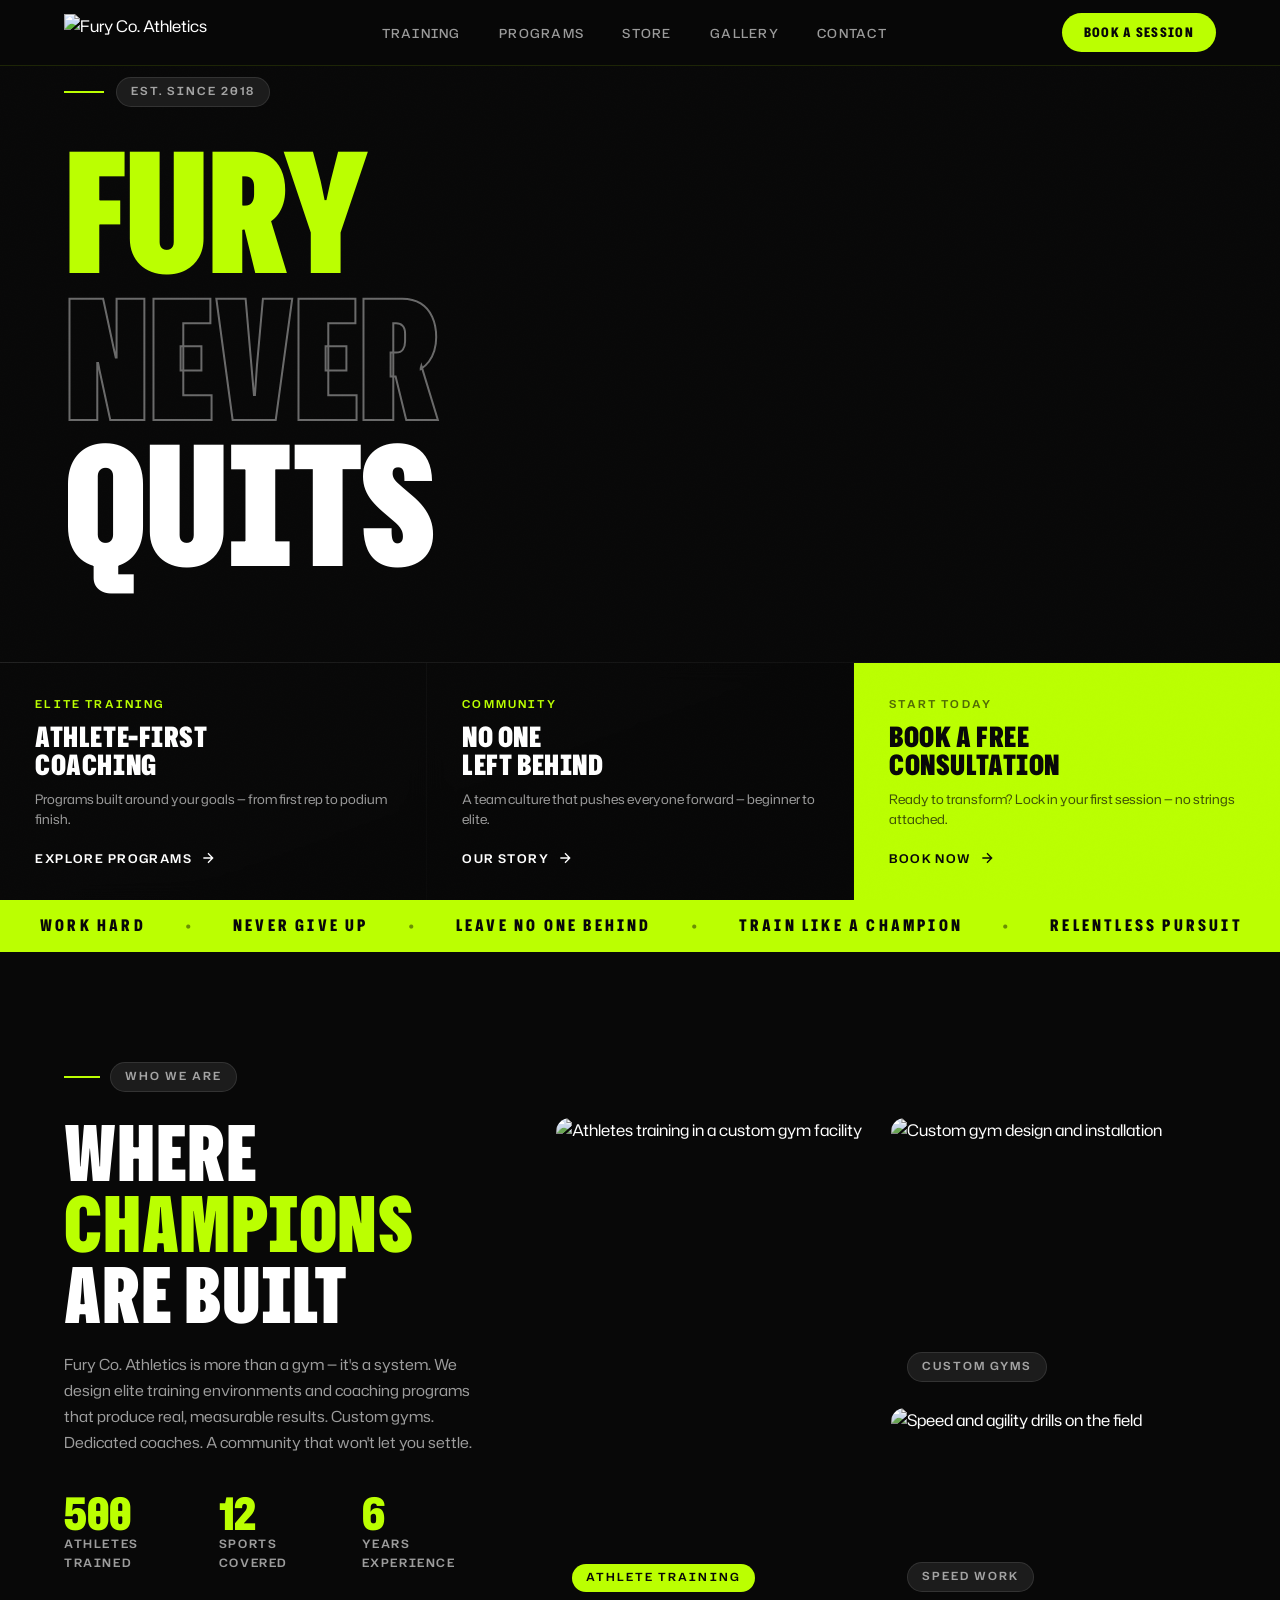
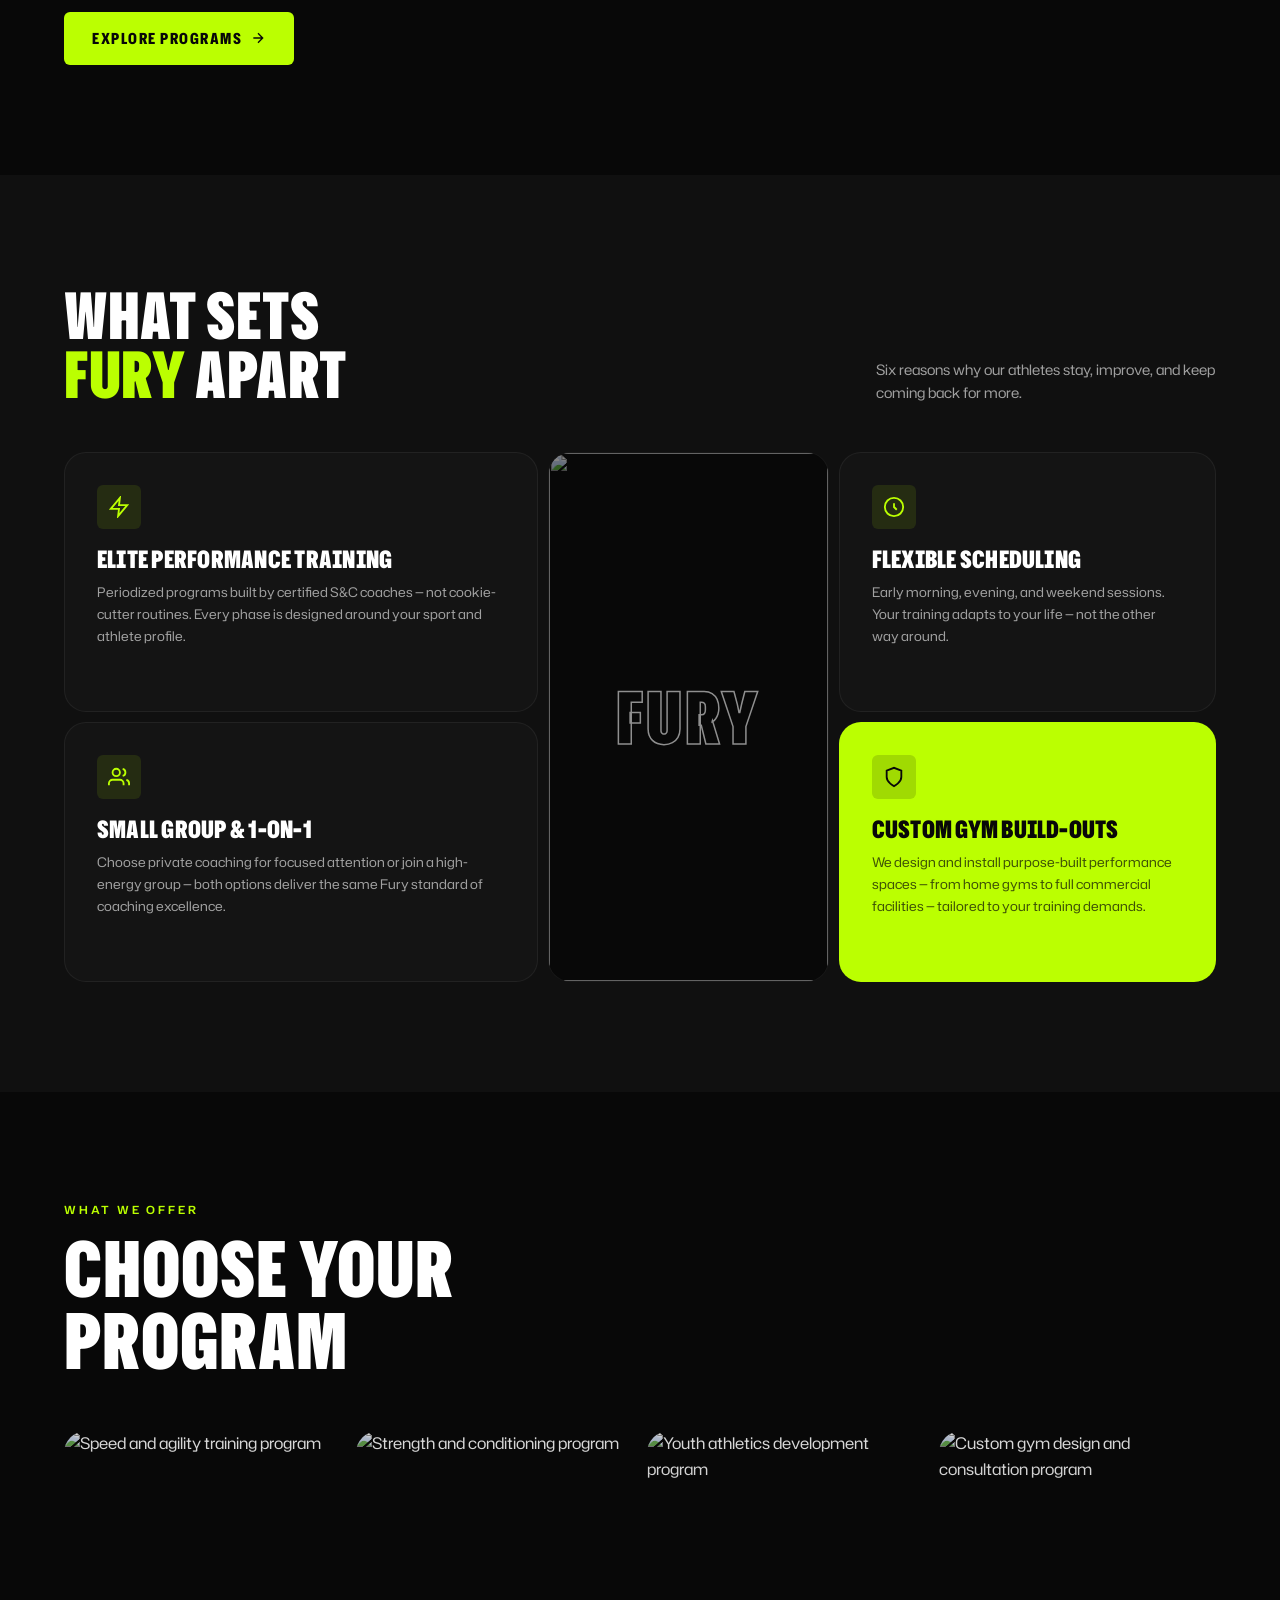
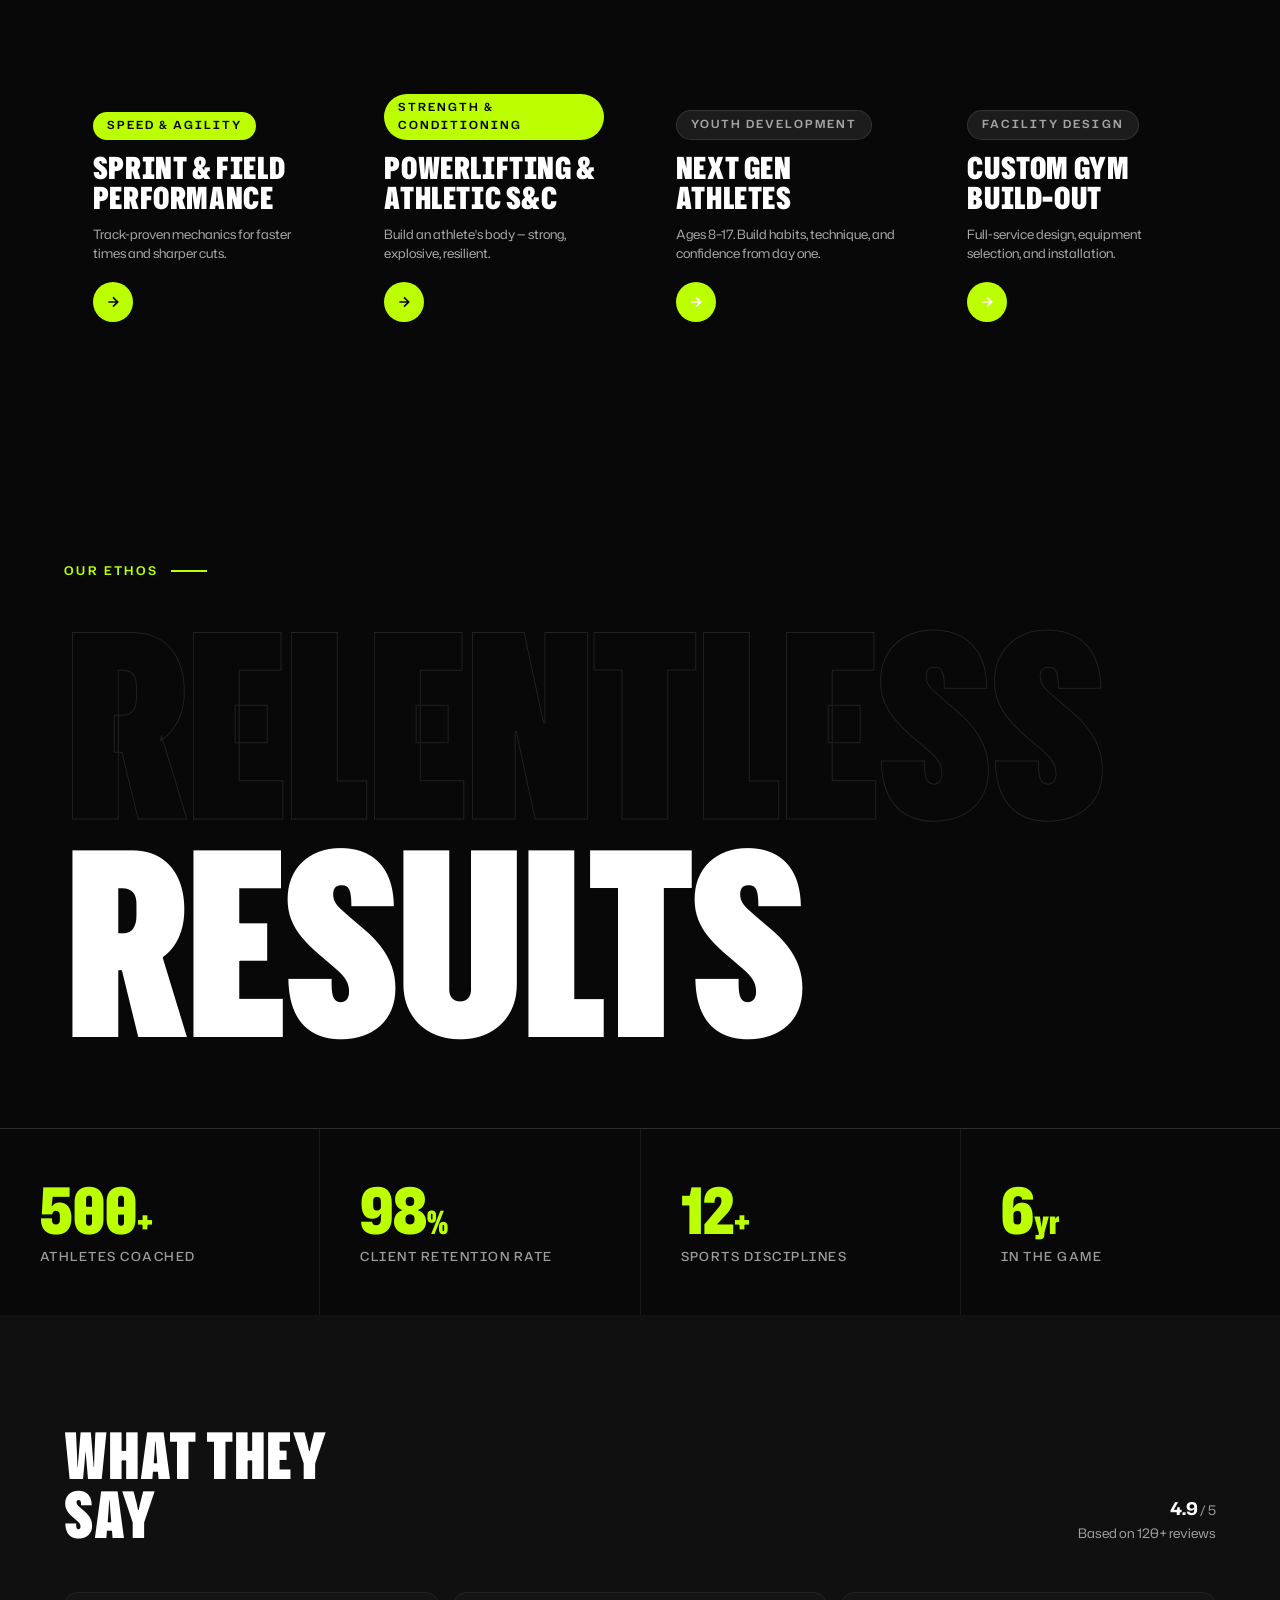
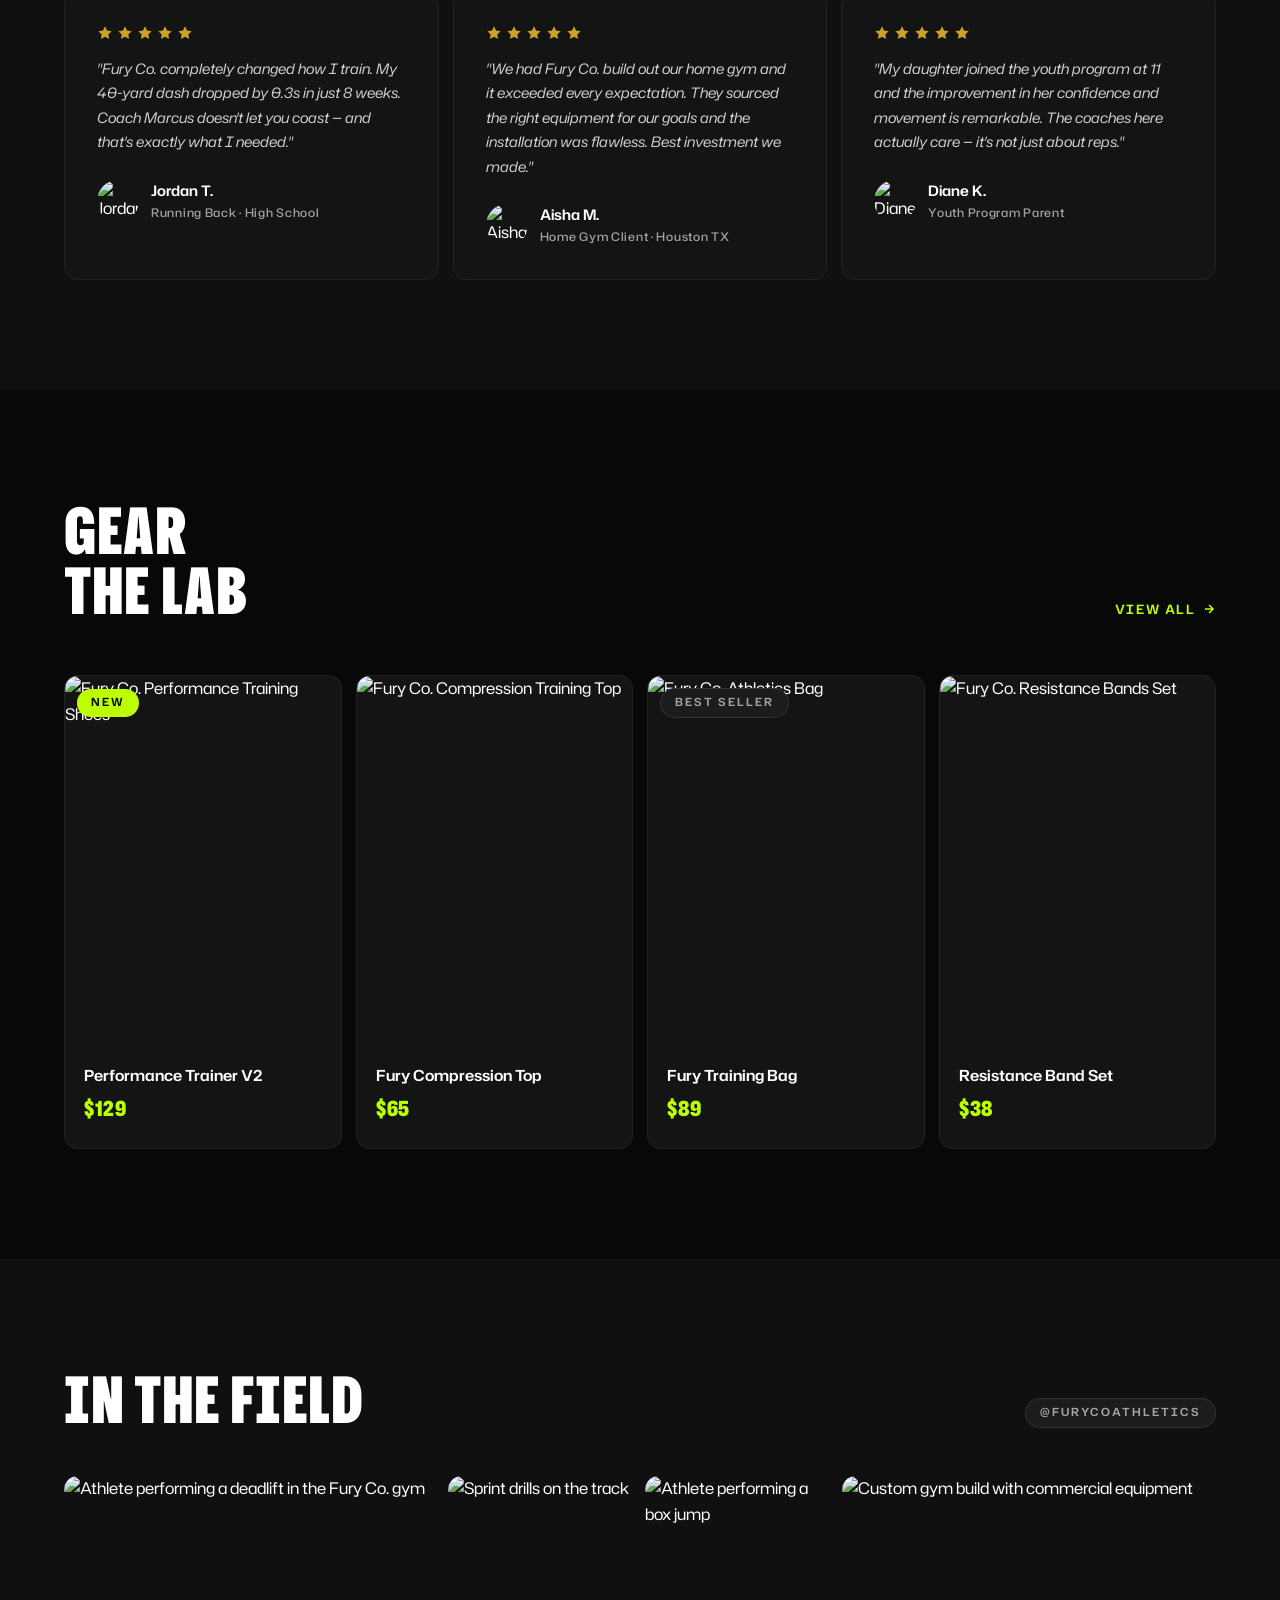
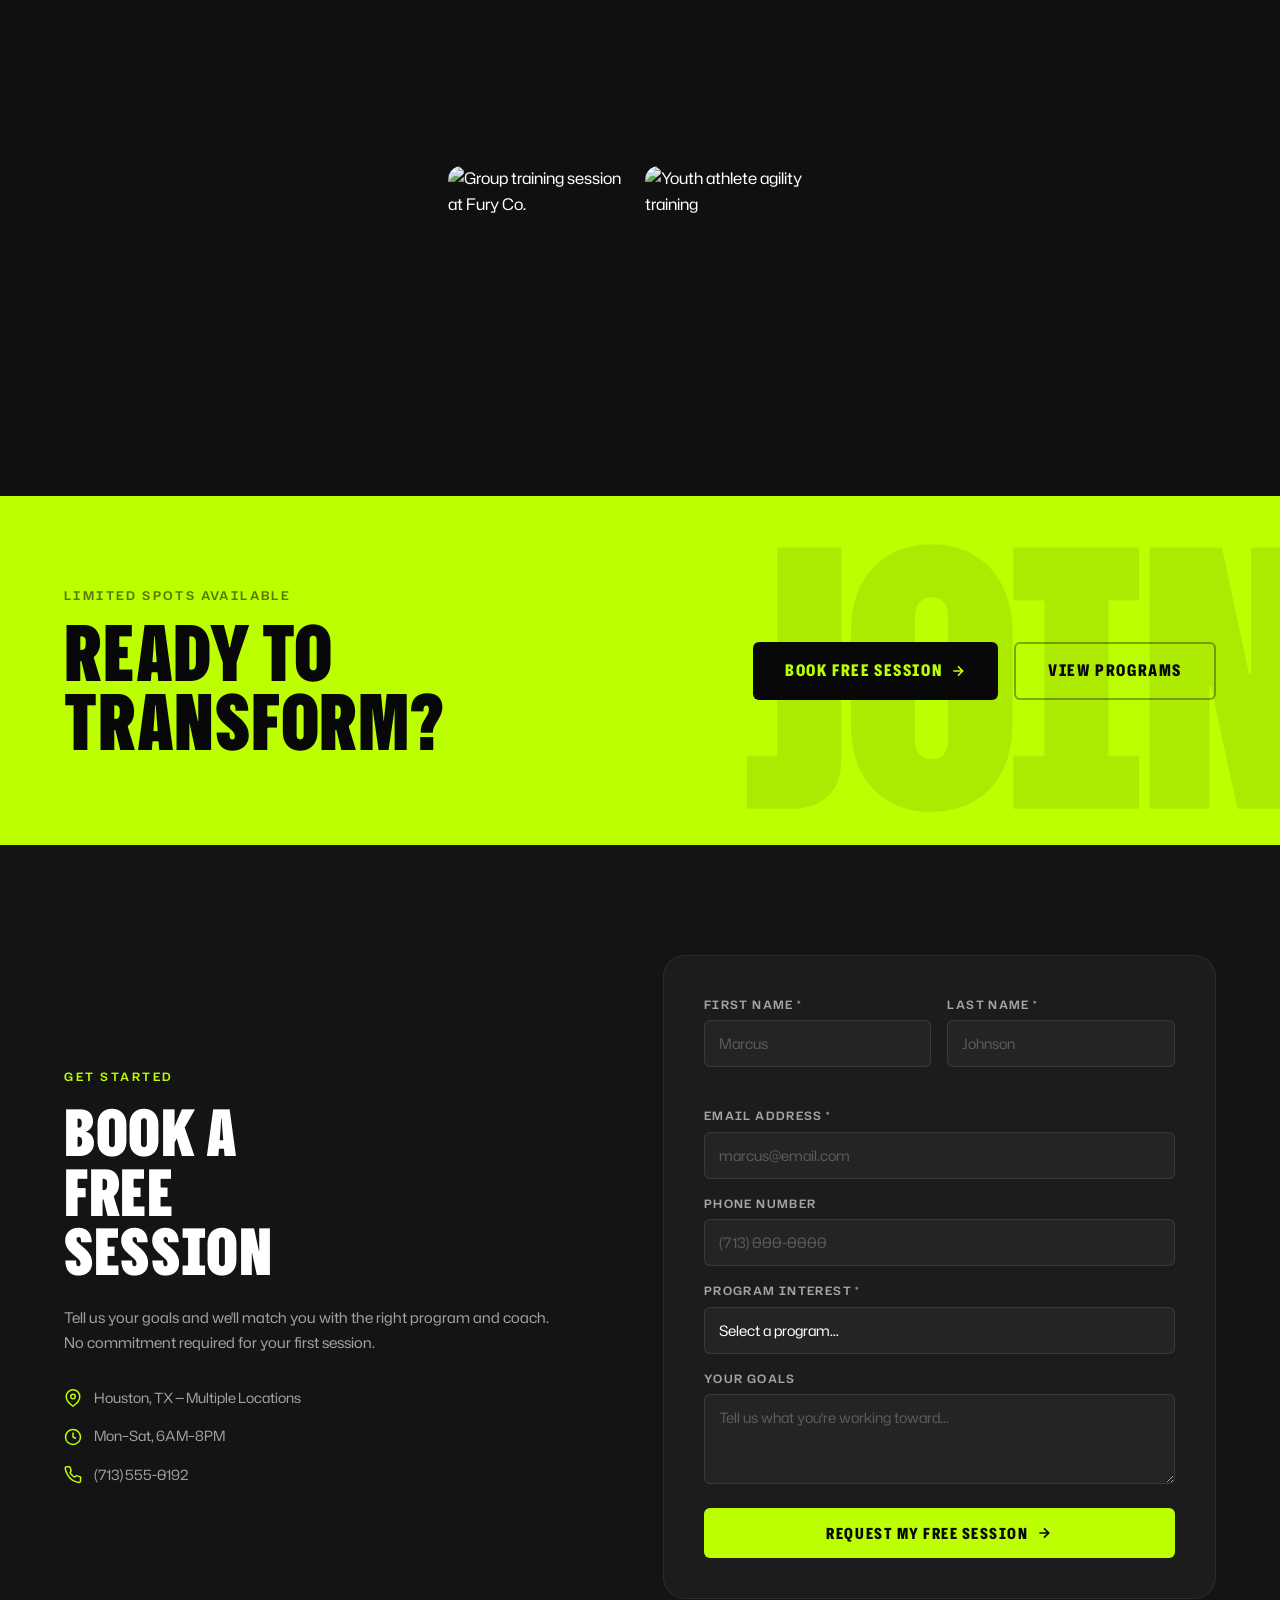
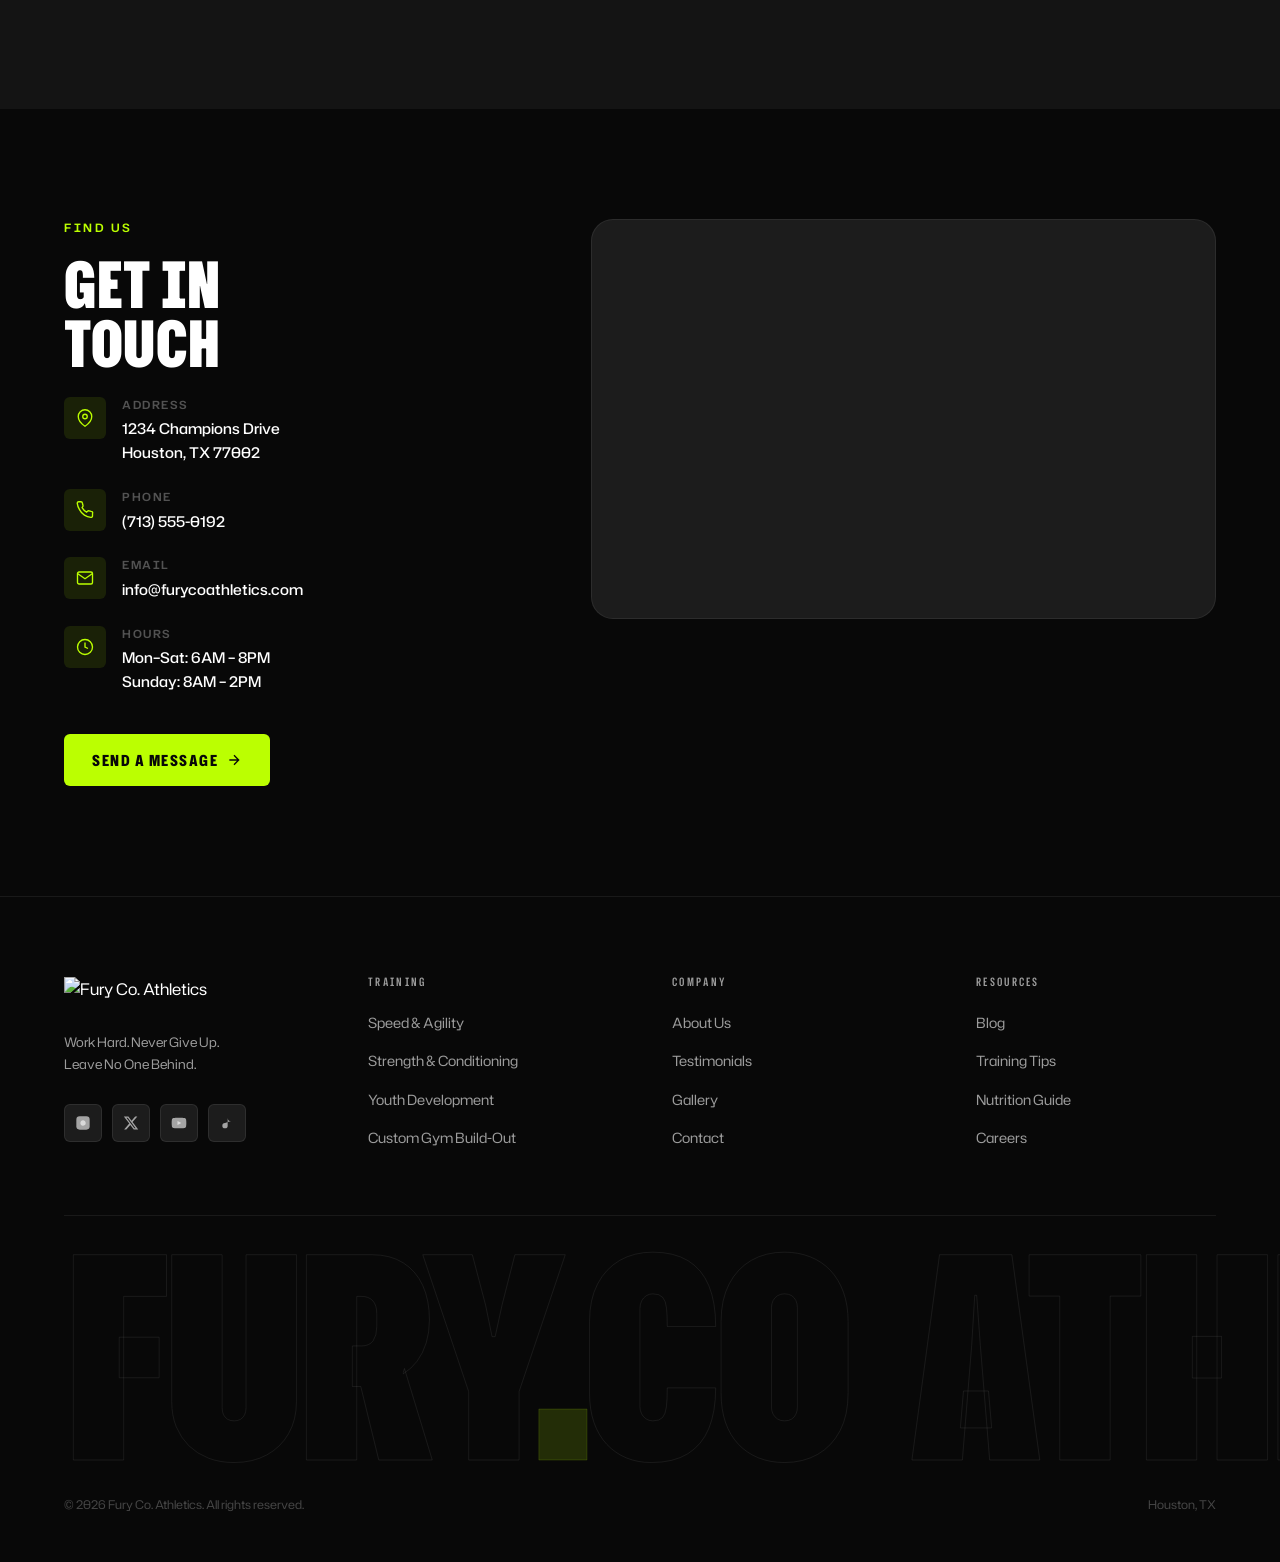
==== index.html @ 8167b838 "Switch body font from DM Sans to Hubot Sans" ====
<!DOCTYPE html>
<html lang="en">
<head>
  <meta charset="UTF-8">
  <meta name="viewport" content="width=device-width, initial-scale=1.0">
  <title>Fury Co. Athletics | Relentless Training. Proven Results.</title>
  <meta name="description" content="Elite athletics coaching, custom gyms, and a community built on hard work. Work Hard. Never Give Up. Leave No One Behind.">
  <link rel="preconnect" href="https://fonts.googleapis.com">
  <link rel="preconnect" href="https://fonts.gstatic.com" crossorigin>
  <link href="https://fonts.googleapis.com/css2?family=Hubot+Sans:wdth,wght@75..125,200..900&display=swap" rel="stylesheet">
  <style>
    /* ============================================================
       RESET & TOKENS
    ============================================================ */
    *, *::before, *::after { margin: 0; padding: 0; box-sizing: border-box; }

    :root {
      --black:       #080808;
      --black-2:     #101010;
      --black-3:     #141414;
      --black-4:     #1c1c1c;
      --black-5:     #242424;
      --lime:        #BBFF01;
      --lime-hover:  #a8e600;
      --lime-dim:    rgba(187,255,1,0.10);
      --lime-mid:    rgba(187,255,1,0.30);
      --white:       #ffffff;
      --white-60:    rgba(255,255,255,0.60);
      --white-30:    rgba(255,255,255,0.30);
      --white-08:    rgba(255,255,255,0.08);
      --gold:        #c9a227;
      --pad-x:       clamp(1.5rem, 5vw, 5rem);
      --max-w:       1320px;
      --radius-sm:   6px;
      --radius-md:   14px;
      --radius-lg:   22px;
      --radius-pill: 999px;
    }

    html { scroll-behavior: smooth; font-size: 16px; }
    body {
      font-family: 'Hubot Sans', sans-serif;
      font-variation-settings: "wdth" 100;
      background: var(--black);
      color: var(--white);
      overflow-x: hidden;
      line-height: 1.6;
    }

    /* Hubot Sans variable — condensed + heavy for all display/heading text */
    h1, h2, h3, h4 {
      font-family: 'Hubot Sans', sans-serif;
      font-variation-settings: "wdth" 75;
      font-weight: 900;
      letter-spacing: 0.01em;
      line-height: 0.93;
    }

    img { display: block; max-width: 100%; }
    a { text-decoration: none; color: inherit; }
    button { font-family: inherit; cursor: pointer; border: none; background: none; }

    .container {
      max-width: var(--max-w);
      margin: 0 auto;
      padding: 0 var(--pad-x);
    }

    /* ---- Pill label ---- */
    .pill {
      display: inline-flex; align-items: center; gap: 6px;
      padding: 5px 14px;
      border-radius: var(--radius-pill);
      font-size: 0.7rem; font-weight: 600; letter-spacing: 0.18em;
      text-transform: uppercase;
    }
    .pill-lime  { background: var(--lime); color: #080808; }
    .pill-dark  { background: var(--black-4); color: var(--white-60); border: 1px solid rgba(255,255,255,0.1); }
    .pill-outline { background: transparent; border: 1px solid rgba(255,255,255,0.25); color: var(--white-60); }

    /* ---- Buttons ---- */
    .btn {
      display: inline-flex; align-items: center; justify-content: center; gap: 8px;
      font-family: 'Hubot Sans', sans-serif;
      font-variation-settings: "wdth" 82;
      font-weight: 800;
      font-size: 0.95rem; letter-spacing: 0.1em;
      text-transform: uppercase;
      padding: 14px 28px;
      border-radius: var(--radius-sm);
      transition: transform 0.18s ease, background 0.2s, opacity 0.2s;
      cursor: pointer; border: none;
    }
    .btn:hover { transform: translateY(-2px); }
    .btn:active { transform: translateY(0); }
    .btn-lime  { background: var(--lime); color: #080808; }
    .btn-lime:hover { background: var(--lime-hover); }
    .btn-ghost {
      background: transparent; color: #fff;
      border: 1.5px solid rgba(255,255,255,0.28);
    }
    .btn-ghost:hover { border-color: #fff; }
    .btn-black { background: var(--black); color: #fff; }

    /* ---- Scroll reveal ---- */
    .rev {
      opacity: 0;
      transform: translateY(28px);
      transition: opacity 0.65s ease, transform 0.65s ease;
    }
    .rev.in { opacity: 1; transform: none; }
    .rev-d1 { transition-delay: 0.1s; }
    .rev-d2 { transition-delay: 0.2s; }
    .rev-d3 { transition-delay: 0.3s; }
    .rev-d4 { transition-delay: 0.4s; }

    /* ============================================================
       NAVBAR
    ============================================================ */
    #nav {
      position: fixed; top: 0; left: 0; right: 0;
      z-index: 1000;
      height: 66px;
      display: flex; align-items: center; justify-content: space-between;
      padding: 0 var(--pad-x);
      background: rgba(8,8,8,0.82);
      backdrop-filter: blur(16px);
      -webkit-backdrop-filter: blur(16px);
      border-bottom: 1px solid rgba(187,255,1,0.12);
      transition: background 0.3s;
    }
    #nav.scrolled { background: rgba(8,8,8,0.97); }

    .nav-logo {
      display: flex; align-items: center;
      height: 38px;
    }
    .nav-logo img {
      height: 38px; width: auto;
      object-fit: contain;
    }

    .nav-center {
      display: flex; gap: 2.4rem; list-style: none;
    }
    .nav-center a {
      font-size: 0.78rem; font-weight: 500; letter-spacing: 0.1em;
      text-transform: uppercase; color: var(--white-60);
      transition: color 0.2s;
    }
    .nav-center a:hover { color: #fff; }

    .nav-right { display: flex; align-items: center; gap: 1rem; }
    .nav-cta {
      font-family: 'Hubot Sans', sans-serif;
      font-variation-settings: "wdth" 82;
      font-weight: 800;
      font-size: 0.82rem; letter-spacing: 0.1em;
      text-transform: uppercase;
      padding: 9px 22px;
      background: var(--lime);
      color: #080808;
      border-radius: var(--radius-pill);
      transition: background 0.2s, transform 0.15s;
    }
    .nav-cta:hover { background: var(--lime-hover); transform: translateY(-1px); }

    .nav-hamburger {
      display: none; flex-direction: column; gap: 5px;
      width: 28px; cursor: pointer; padding: 4px;
    }
    .nav-hamburger span {
      height: 2px; background: #fff; border-radius: 2px;
      transition: transform 0.3s, opacity 0.3s;
    }
    .nav-hamburger.open span:nth-child(1) { transform: translateY(7px) rotate(45deg); }
    .nav-hamburger.open span:nth-child(2) { opacity: 0; }
    .nav-hamburger.open span:nth-child(3) { transform: translateY(-7px) rotate(-45deg); }

    .nav-drawer {
      display: none; position: fixed; top: 66px; left: 0; right: 0; bottom: 0;
      background: rgba(8,8,8,0.97);
      backdrop-filter: blur(20px);
      z-index: 999;
      flex-direction: column; align-items: center; justify-content: center;
      gap: 2.5rem;
    }
    .nav-drawer.open { display: flex; }
    .nav-drawer a {
      font-family: 'Hubot Sans', sans-serif;
      font-variation-settings: "wdth" 75;
      font-weight: 900;
      font-size: 2.4rem; letter-spacing: 0.04em;
      text-transform: uppercase; color: #fff;
      transition: color 0.2s;
    }
    .nav-drawer a:hover { color: var(--lime); }

    /* ============================================================
       HERO
    ============================================================ */
    #hero {
      position: relative;
      min-height: 100vh;
      display: flex; flex-direction: column; justify-content: flex-end;
      overflow: hidden;
    }

    .hero-bg {
      position: absolute; inset: 0;
      background-image: url('https://images.unsplash.com/photo-1534438327276-14e5300c3a48?w=1800&q=80');
      background-size: cover; background-position: center 20%;
    }
    .hero-bg::after {
      content: '';
      position: absolute; inset: 0;
      background: linear-gradient(
        160deg,
        rgba(8,8,8,0.55) 0%,
        rgba(8,8,8,0.25) 40%,
        rgba(8,8,8,0.85) 75%,
        rgba(8,8,8,0.98) 100%
      );
    }
    .hero-bg::before {
      content: '';
      position: absolute; inset: 0; z-index: 1;
      background-image: url("data:image/svg+xml,%3Csvg viewBox='0 0 200 200' xmlns='http://www.w3.org/2000/svg'%3E%3Cfilter id='n'%3E%3CfeTurbulence type='fractalNoise' baseFrequency='0.85' numOctaves='4' stitchTiles='stitch'/%3E%3C/filter%3E%3Crect width='100%25' height='100%25' filter='url(%23n)' opacity='0.04'/%3E%3C/svg%3E");
      background-size: 200px 200px;
      opacity: 0.35;
    }

    .hero-inner {
      position: relative; z-index: 2;
      padding: 0 var(--pad-x);
      max-width: var(--max-w); margin: 0 auto; width: 100%;
    }

    .hero-eyebrow {
      display: flex; align-items: center; gap: 12px;
      margin-bottom: 1.8rem;
    }
    .hero-eyebrow-line { width: 40px; height: 2px; background: var(--lime); }

    .hero-headline {
      font-size: clamp(5rem, 13vw, 13rem);
      line-height: 0.88;
      text-transform: uppercase;
      letter-spacing: -0.01em;
      margin-bottom: 2.4rem;
      font-variation-settings: "wdth" 72;
    }
    .hero-headline .accent { color: var(--lime); }
    .hero-headline .outline {
      -webkit-text-stroke: 2px rgba(255,255,255,0.4);
      color: transparent;
    }

    .hero-strip {
      display: grid;
      grid-template-columns: 1fr 1fr 1fr;
      gap: 1px;
      background: rgba(255,255,255,0.08);
      border-top: 1px solid rgba(255,255,255,0.1);
      margin-top: 3rem;
    }
    .hero-card {
      padding: 2rem 2.2rem;
      background: rgba(8,8,8,0.92);
      backdrop-filter: blur(10px);
      transition: background 0.25s;
    }
    .hero-card:hover { background: rgba(14,14,14,0.97); }
    .hero-card-label {
      font-size: 0.68rem; font-weight: 600; letter-spacing: 0.2em;
      text-transform: uppercase; color: var(--lime);
      margin-bottom: 0.6rem;
    }
    .hero-card-title {
      font-family: 'Hubot Sans', sans-serif;
      font-variation-settings: "wdth" 78;
      font-weight: 900;
      font-size: 1.75rem; line-height: 1; letter-spacing: 0.02em;
      text-transform: uppercase;
      margin-bottom: 0.7rem;
    }
    .hero-card-text {
      font-size: 0.82rem; color: var(--white-60);
      line-height: 1.55; margin-bottom: 1.2rem;
    }
    .hero-card-cta {
      font-size: 0.75rem; font-weight: 600; letter-spacing: 0.12em;
      text-transform: uppercase; color: #fff;
      display: flex; align-items: center; gap: 8px;
    }
    .hero-card-cta svg { transition: transform 0.2s; }
    .hero-card:hover .hero-card-cta svg { transform: translateX(4px); }

    .hero-card-lime {
      background: var(--lime) !important;
    }
    .hero-card-lime .hero-card-label { color: rgba(8,8,8,0.6); }
    .hero-card-lime .hero-card-title { color: #080808; }
    .hero-card-lime .hero-card-text  { color: rgba(8,8,8,0.7); }
    .hero-card-lime .hero-card-cta   { color: #080808; }
    .hero-card-lime:hover { background: var(--lime-hover) !important; }

    /* ============================================================
       MARQUEE TICKER
    ============================================================ */
    #marquee {
      background: var(--lime);
      padding: 13px 0;
      overflow: hidden;
      white-space: nowrap;
    }
    .marquee-track {
      display: inline-flex;
      animation: marquee-scroll 26s linear infinite;
    }
    .marquee-track span {
      font-family: 'Hubot Sans', sans-serif;
      font-variation-settings: "wdth" 80;
      font-weight: 800;
      font-size: 1rem; letter-spacing: 0.2em;
      text-transform: uppercase;
      padding: 0 2.5rem;
      color: #080808;
    }
    .marquee-track span.dot {
      padding: 0; color: rgba(8,8,8,0.45);
    }
    @keyframes marquee-scroll {
      from { transform: translateX(0); }
      to   { transform: translateX(-50%); }
    }

    /* ============================================================
       SPORT CENTER
    ============================================================ */
    #sport-center { padding: 110px 0; background: var(--black); }
    .sc-inner {
      display: grid;
      grid-template-columns: 1fr 1.6fr;
      gap: 5rem; align-items: center;
    }
    .sc-eyebrow {
      display: flex; align-items: center; gap: 10px; margin-bottom: 1.5rem;
    }
    .sc-eyebrow-line { width: 36px; height: 2px; background: var(--lime); }
    .sc-heading {
      font-size: clamp(3rem, 6vw, 6rem);
      text-transform: uppercase; margin-bottom: 1.4rem;
      font-variation-settings: "wdth" 75;
    }
    .sc-heading .lime { color: var(--lime); }
    .sc-body {
      font-size: 0.95rem; color: var(--white-60);
      line-height: 1.7; margin-bottom: 2.2rem;
    }
    .sc-stats { display: flex; gap: 2.5rem; margin-bottom: 2.5rem; }
    .sc-stat-num {
      font-family: 'Hubot Sans', sans-serif;
      font-variation-settings: "wdth" 75;
      font-weight: 900;
      font-size: 2.8rem; line-height: 1; color: var(--lime);
    }
    .sc-stat-lbl {
      font-size: 0.72rem; font-weight: 600; letter-spacing: 0.14em;
      text-transform: uppercase; color: var(--white-60);
    }

    .sc-right {
      display: grid;
      grid-template-columns: 1fr 1fr;
      grid-template-rows: 280px 200px;
      gap: 10px;
    }
    .sc-card {
      position: relative; overflow: hidden;
      border-radius: var(--radius-md); cursor: pointer;
    }
    .sc-card:first-child { grid-row: span 2; }
    .sc-card img {
      width: 100%; height: 100%; object-fit: cover;
      filter: grayscale(30%);
      transition: transform 0.5s ease, filter 0.4s ease;
    }
    .sc-card:hover img { transform: scale(1.06); filter: grayscale(0%); }
    .sc-card-overlay {
      position: absolute; inset: 0;
      background: linear-gradient(to top, rgba(8,8,8,0.82) 0%, transparent 55%);
    }
    .sc-card-label { position: absolute; bottom: 16px; left: 16px; }

    /* ============================================================
       FEATURES BENTO GRID
    ============================================================ */
    #features { padding: 110px 0; background: var(--black-2); }
    .feat-head {
      display: flex; align-items: flex-end; justify-content: space-between;
      margin-bottom: 3rem;
    }
    .feat-title {
      font-size: clamp(2.8rem, 5vw, 5.2rem);
      text-transform: uppercase;
      font-variation-settings: "wdth" 75;
    }
    .feat-title .accent { color: var(--lime); }
    .feat-sub {
      max-width: 340px;
      font-size: 0.9rem; color: var(--white-60); line-height: 1.6;
    }

    .bento {
      display: grid;
      grid-template-columns: repeat(12, 1fr);
      grid-template-rows: 260px 260px;
      gap: 10px;
    }
    .bento-card {
      background: var(--black-3);
      border-radius: var(--radius-lg);
      padding: 2rem; overflow: hidden; position: relative;
      border: 1px solid rgba(255,255,255,0.06);
      transition: border-color 0.25s;
    }
    .bento-card:hover { border-color: rgba(187,255,1,0.3); }

    .bc-1 { grid-column: span 5; }
    .bc-2 { grid-column: span 3; grid-row: span 2; }
    .bc-3 { grid-column: span 4; }
    .bc-4 { grid-column: span 5; }
    .bc-5 { grid-column: span 4; }

    .bento-card-icon {
      width: 44px; height: 44px; margin-bottom: 1.2rem;
      display: flex; align-items: center; justify-content: center;
      background: var(--lime-dim);
      border-radius: var(--radius-sm);
    }
    .bento-card-icon svg { width: 22px; height: 22px; stroke: var(--lime); fill: none; stroke-width: 2; }
    .bento-card h3 {
      font-size: 1.5rem; text-transform: uppercase;
      font-variation-settings: "wdth" 78;
      margin-bottom: 0.75rem;
    }
    .bento-card p { font-size: 0.83rem; color: var(--white-60); line-height: 1.65; }

    .bc-2 { background: var(--black); padding: 0; overflow: hidden; }
    .bc-2 img { width: 100%; height: 100%; object-fit: cover; }
    .bc-2-overlay {
      position: absolute; inset: 0;
      display: flex; flex-direction: column;
      align-items: center; justify-content: center;
      background: rgba(8,8,8,0.5);
    }
    .bc-2-word {
      font-family: 'Hubot Sans', sans-serif;
      font-variation-settings: "wdth" 72;
      font-weight: 900;
      font-size: 4.5rem; letter-spacing: 0.04em;
      text-transform: uppercase;
      color: transparent;
      -webkit-text-stroke: 1.5px rgba(255,255,255,0.55);
    }

    .bc-lime {
      background: var(--lime) !important;
      border-color: transparent !important;
    }
    .bc-lime .bento-card-icon { background: rgba(8,8,8,0.15); }
    .bc-lime .bento-card-icon svg { stroke: #080808; }
    .bc-lime h3 { color: #080808; }
    .bc-lime p { color: rgba(8,8,8,0.7); }

    /* ============================================================
       PROGRAMS
    ============================================================ */
    #programs { padding: 110px 0; background: var(--black); }
    .prog-head { margin-bottom: 3.5rem; }
    .prog-sub-label {
      font-size: 0.7rem; font-weight: 600; letter-spacing: 0.25em;
      text-transform: uppercase; color: var(--lime);
      margin-bottom: 0.8rem; display: block;
    }
    .prog-title {
      font-size: clamp(3rem, 6vw, 6rem);
      text-transform: uppercase;
      font-variation-settings: "wdth" 75;
    }

    .prog-grid {
      display: grid; grid-template-columns: repeat(4, 1fr); gap: 14px;
    }
    .prog-card {
      position: relative; height: 520px;
      border-radius: var(--radius-lg); overflow: hidden; cursor: pointer;
    }
    .prog-card img {
      width: 100%; height: 100%; object-fit: cover;
      filter: grayscale(25%) brightness(0.85);
      transition: transform 0.55s ease, filter 0.4s;
    }
    .prog-card:hover img { transform: scale(1.06); filter: grayscale(0%) brightness(0.9); }
    .prog-card-overlay {
      position: absolute; inset: 0;
      background: linear-gradient(to top, rgba(8,8,8,0.95) 0%, rgba(8,8,8,0.2) 55%, transparent 100%);
    }
    .prog-card-content {
      position: absolute; bottom: 0; left: 0; right: 0; padding: 1.8rem;
    }
    .prog-card-sport { margin-bottom: 0.8rem; }
    .prog-card-name {
      font-family: 'Hubot Sans', sans-serif;
      font-variation-settings: "wdth" 78;
      font-weight: 900;
      font-size: 1.9rem; letter-spacing: 0.02em;
      line-height: 1; text-transform: uppercase;
      margin-bottom: 0.7rem;
    }
    .prog-card-desc {
      font-size: 0.8rem; color: rgba(255,255,255,0.65);
      line-height: 1.5; margin-bottom: 1.2rem;
    }
    .prog-card-arrow {
      width: 40px; height: 40px; border-radius: 50%;
      background: var(--lime);
      display: flex; align-items: center; justify-content: center;
      transition: transform 0.2s, background 0.2s;
    }
    .prog-card:hover .prog-card-arrow { transform: scale(1.1); background: var(--lime-hover); }

    /* ============================================================
       BIG TYPOGRAPHY SECTION
    ============================================================ */
    #big-type {
      padding: 100px 0 0; background: var(--black);
      overflow: hidden; position: relative;
    }
    .bigtype-eyebrow {
      display: flex; align-items: center; gap: 12px;
      padding: 0 var(--pad-x); max-width: var(--max-w); margin: 0 auto 2rem;
    }
    .bigtype-sup {
      font-size: 0.75rem; font-weight: 600; letter-spacing: 0.2em;
      text-transform: uppercase; color: var(--lime);
    }
    .bigtype-word {
      font-family: 'Hubot Sans', sans-serif;
      font-variation-settings: "wdth" 68;
      font-weight: 900;
      font-size: clamp(8rem, 20vw, 22rem);
      letter-spacing: -0.02em; line-height: 0.85;
      text-transform: uppercase;
      color: transparent;
      -webkit-text-stroke: 1px rgba(255,255,255,0.1);
      white-space: nowrap;
      padding: 0 var(--pad-x);
    }
    .bigtype-word-fill {
      color: #fff; -webkit-text-stroke: 0;
    }
    .bigtype-stats-row {
      display: grid; grid-template-columns: repeat(4, 1fr);
      gap: 1px;
      background: rgba(255,255,255,0.08);
      margin-top: 5rem;
      border-top: 1px solid rgba(255,255,255,0.08);
    }
    .bigtype-stat { padding: 3rem 2.5rem; background: var(--black); }
    .bigtype-stat-num {
      font-family: 'Hubot Sans', sans-serif;
      font-variation-settings: "wdth" 75;
      font-weight: 900;
      font-size: 4rem; line-height: 1; color: var(--lime);
    }
    .bigtype-stat-unit {
      font-family: 'Hubot Sans', sans-serif;
      font-variation-settings: "wdth" 75;
      font-weight: 900;
      font-size: 2rem; color: var(--lime);
    }
    .bigtype-stat-label {
      font-size: 0.78rem; font-weight: 500; letter-spacing: 0.12em;
      text-transform: uppercase; color: var(--white-60); margin-top: 0.4rem;
    }

    /* ============================================================
       REVIEWS
    ============================================================ */
    #reviews { padding: 110px 0; background: var(--black-2); }
    .reviews-head {
      display: flex; align-items: flex-end; justify-content: space-between;
      margin-bottom: 3rem;
    }
    .reviews-title {
      font-size: clamp(2.8rem, 5vw, 5rem);
      text-transform: uppercase; font-variation-settings: "wdth" 75;
    }
    .reviews-meta { text-align: right; font-size: 0.82rem; color: var(--white-60); }
    .reviews-meta strong { color: #fff; font-size: 1.1rem; }

    .reviews-grid { display: grid; grid-template-columns: repeat(3, 1fr); gap: 14px; }
    .review-card {
      background: var(--black-3); border-radius: var(--radius-md); padding: 2rem;
      border: 1px solid rgba(255,255,255,0.06);
      transition: border-color 0.25s, transform 0.25s;
    }
    .review-card:hover { border-color: var(--lime-mid); transform: translateY(-3px); }
    .review-stars { display: flex; gap: 4px; margin-bottom: 1rem; }
    .review-stars svg { width: 16px; height: 16px; fill: var(--gold); }
    .review-text {
      font-size: 0.9rem; color: rgba(255,255,255,0.8);
      line-height: 1.7; margin-bottom: 1.5rem; font-style: italic;
    }
    .review-author { display: flex; align-items: center; gap: 12px; }
    .review-avatar {
      width: 42px; height: 42px; border-radius: 50%;
      overflow: hidden; flex-shrink: 0;
    }
    .review-avatar img { width: 100%; height: 100%; object-fit: cover; }
    .review-name { font-weight: 600; font-size: 0.9rem; margin-bottom: 2px; }
    .review-sport { font-size: 0.74rem; color: var(--white-60); font-weight: 500; letter-spacing: 0.06em; }

    /* ============================================================
       STORE
    ============================================================ */
    #store { padding: 110px 0; background: var(--black); }
    .store-head {
      display: flex; align-items: flex-end; justify-content: space-between;
      margin-bottom: 3.5rem;
    }
    .store-title {
      font-size: clamp(2.8rem, 5vw, 5rem);
      text-transform: uppercase; font-variation-settings: "wdth" 75;
    }
    .store-link {
      font-size: 0.8rem; font-weight: 600; letter-spacing: 0.14em;
      text-transform: uppercase; color: var(--lime);
      display: flex; align-items: center; gap: 6px;
      transition: gap 0.2s;
    }
    .store-link:hover { gap: 12px; }

    .store-grid { display: grid; grid-template-columns: repeat(4, 1fr); gap: 14px; }
    .prod-card {
      position: relative; border-radius: var(--radius-md); overflow: hidden;
      background: var(--black-3); border: 1px solid rgba(255,255,255,0.06); cursor: pointer;
    }
    .prod-img-wrap { position: relative; overflow: hidden; aspect-ratio: 3/4; }
    .prod-img-wrap img {
      width: 100%; height: 100%; object-fit: cover;
      transition: transform 0.5s ease;
    }
    .prod-card:hover .prod-img-wrap img { transform: scale(1.05); }
    .prod-quick {
      position: absolute; bottom: 0; left: 0; right: 0;
      background: var(--lime); color: #080808;
      padding: 14px; text-align: center;
      font-family: 'Hubot Sans', sans-serif;
      font-variation-settings: "wdth" 82;
      font-weight: 800;
      font-size: 0.9rem; letter-spacing: 0.12em; text-transform: uppercase;
      transform: translateY(100%); transition: transform 0.3s ease;
    }
    .prod-card:hover .prod-quick { transform: translateY(0); }
    .prod-info { padding: 1.2rem 1.2rem 1.4rem; }
    .prod-name { font-weight: 600; font-size: 0.95rem; margin-bottom: 5px; }
    .prod-price {
      font-family: 'Hubot Sans', sans-serif;
      font-variation-settings: "wdth" 78;
      font-weight: 900;
      font-size: 1.3rem; color: var(--lime); letter-spacing: 0.04em;
    }
    .prod-badge { position: absolute; top: 12px; left: 12px; }

    /* ============================================================
       GALLERY
    ============================================================ */
    #gallery { padding: 110px 0; background: var(--black-2); }
    .gallery-head {
      display: flex; align-items: flex-end; justify-content: space-between;
      margin-bottom: 3rem;
    }
    .gallery-title {
      font-size: clamp(2.8rem, 5vw, 5rem);
      text-transform: uppercase; font-variation-settings: "wdth" 75;
    }

    .gallery-mosaic {
      display: grid;
      grid-template-columns: 2fr 1fr 1fr 2fr;
      grid-template-rows: 280px 220px;
      gap: 10px;
    }
    .gal-item { overflow: hidden; border-radius: var(--radius-md); position: relative; }
    .gal-item:nth-child(1) { grid-column: 1; grid-row: span 2; }
    .gal-item:nth-child(4) { grid-column: 4; grid-row: span 2; }
    .gal-item img {
      width: 100%; height: 100%; object-fit: cover; filter: grayscale(20%);
      transition: transform 0.5s ease, filter 0.4s;
    }
    .gal-item:hover img { transform: scale(1.06); filter: grayscale(0%); }
    .gal-item-overlay {
      position: absolute; inset: 0; background: rgba(8,8,8,0); transition: background 0.3s;
    }
    .gal-item:hover .gal-item-overlay { background: rgba(187,255,1,0.06); }

    /* ============================================================
       LIME CTA BAND
    ============================================================ */
    #cta-band {
      background: var(--lime);
      padding: 90px 0; overflow: hidden; position: relative;
    }
    #cta-band::before {
      content: 'JOIN';
      position: absolute; right: -2rem; top: 50%; transform: translateY(-50%);
      font-family: 'Hubot Sans', sans-serif;
      font-variation-settings: "wdth" 68;
      font-weight: 900;
      font-size: clamp(12rem, 28vw, 28rem);
      letter-spacing: -0.03em; line-height: 1;
      color: rgba(0,0,0,0.08); pointer-events: none; text-transform: uppercase;
    }
    .cta-band-inner {
      display: flex; align-items: center; justify-content: space-between; gap: 3rem;
      position: relative; z-index: 1;
    }
    .cta-band-eyebrow {
      font-size: 0.75rem; font-weight: 600; letter-spacing: 0.2em;
      text-transform: uppercase; color: rgba(8,8,8,0.55); margin-bottom: 0.7rem;
    }
    .cta-band-headline {
      font-size: clamp(3rem, 6vw, 6.5rem);
      text-transform: uppercase; color: #080808; line-height: 0.9;
      font-variation-settings: "wdth" 75;
    }
    .cta-band-btns { display: flex; gap: 1rem; flex-wrap: wrap; }
    .btn-black-solid {
      background: #080808; color: var(--lime);
      font-family: 'Hubot Sans', sans-serif;
      font-variation-settings: "wdth" 82; font-weight: 800;
      font-size: 1rem; letter-spacing: 0.1em; text-transform: uppercase;
      padding: 15px 32px; border-radius: var(--radius-sm);
      transition: transform 0.18s, background 0.2s;
      display: inline-flex; align-items: center; gap: 8px;
    }
    .btn-black-solid:hover { transform: translateY(-2px); background: #1a1a1a; }
    .btn-lime-outline {
      background: transparent; color: #080808;
      font-family: 'Hubot Sans', sans-serif;
      font-variation-settings: "wdth" 82; font-weight: 800;
      font-size: 1rem; letter-spacing: 0.1em; text-transform: uppercase;
      padding: 14px 32px; border: 2px solid rgba(8,8,8,0.35);
      border-radius: var(--radius-sm);
      transition: border-color 0.2s, transform 0.18s;
      display: inline-flex; align-items: center; gap: 8px;
    }
    .btn-lime-outline:hover { border-color: #080808; transform: translateY(-2px); }

    /* ============================================================
       BOOKING FORM
    ============================================================ */
    #booking { padding: 110px 0; background: var(--black-3); }
    .booking-inner {
      display: grid; grid-template-columns: 1fr 1.1fr; gap: 6rem; align-items: center;
    }
    .booking-label {
      font-size: 0.72rem; font-weight: 600; letter-spacing: 0.22em;
      text-transform: uppercase; color: var(--lime); margin-bottom: 1rem; display: block;
    }
    .booking-title {
      font-size: clamp(3rem, 5vw, 5.5rem);
      text-transform: uppercase; margin-bottom: 1.5rem;
      font-variation-settings: "wdth" 75;
    }
    .booking-body { font-size: 0.92rem; color: var(--white-60); line-height: 1.7; margin-bottom: 2rem; }
    .booking-info { display: flex; flex-direction: column; gap: 1rem; }
    .booking-info-item { display: flex; align-items: center; gap: 12px; }
    .booking-info-item svg { width: 18px; height: 18px; stroke: var(--lime); flex-shrink: 0; }
    .booking-info-item span { font-size: 0.88rem; color: var(--white-60); }

    .booking-form {
      background: var(--black-4); border-radius: var(--radius-lg); padding: 2.5rem;
      border: 1px solid rgba(255,255,255,0.07);
    }
    .form-row { display: grid; grid-template-columns: 1fr 1fr; gap: 1rem; margin-bottom: 1rem; }
    .form-field { display: flex; flex-direction: column; gap: 6px; margin-bottom: 1rem; }
    .form-field:last-of-type { margin-bottom: 1.5rem; }
    .form-label {
      font-size: 0.72rem; font-weight: 600; letter-spacing: 0.12em;
      text-transform: uppercase; color: var(--white-60);
    }
    .form-input, .form-select, .form-textarea {
      background: var(--black-5); border: 1px solid rgba(255,255,255,0.1);
      border-radius: var(--radius-sm); color: #fff;
      font-family: 'Hubot Sans', sans-serif; font-variation-settings: "wdth" 100; font-size: 0.9rem;
      padding: 12px 14px; transition: border-color 0.2s; width: 100%;
    }
    .form-input::placeholder, .form-textarea::placeholder { color: rgba(255,255,255,0.25); }
    .form-input:focus, .form-select:focus, .form-textarea:focus {
      outline: none; border-color: var(--lime);
    }
    .form-select { -webkit-appearance: none; cursor: pointer; }
    .form-textarea { resize: vertical; min-height: 90px; }
    .form-select option { background: var(--black-4); }

    /* ============================================================
       CONTACT + MAP
    ============================================================ */
    #contact { padding: 110px 0; background: var(--black); }
    .contact-inner {
      display: grid; grid-template-columns: 1fr 1.4fr; gap: 5rem; align-items: start;
    }
    .contact-label {
      font-size: 0.72rem; font-weight: 600; letter-spacing: 0.22em;
      text-transform: uppercase; color: var(--lime); margin-bottom: 1rem; display: block;
    }
    .contact-title {
      font-size: clamp(2.8rem, 5vw, 5rem);
      text-transform: uppercase; margin-bottom: 1.5rem;
      font-variation-settings: "wdth" 75;
    }
    .contact-items { display: flex; flex-direction: column; gap: 1.5rem; margin-bottom: 2.5rem; }
    .contact-item { display: flex; gap: 1rem; align-items: flex-start; }
    .contact-item-icon {
      width: 42px; height: 42px; border-radius: var(--radius-sm);
      background: var(--lime-dim);
      display: flex; align-items: center; justify-content: center; flex-shrink: 0;
    }
    .contact-item-icon svg { width: 18px; height: 18px; stroke: var(--lime); fill: none; stroke-width: 1.8; }
    .contact-item-label {
      font-size: 0.7rem; font-weight: 600; letter-spacing: 0.14em;
      text-transform: uppercase; color: var(--white-30); margin-bottom: 3px;
    }
    .contact-item-val { font-size: 0.92rem; color: #fff; font-weight: 500; }
    .contact-map {
      border-radius: var(--radius-lg); overflow: hidden; height: 400px;
      background: var(--black-4); border: 1px solid rgba(255,255,255,0.07);
    }
    .contact-map iframe { width: 100%; height: 100%; border: none; filter: grayscale(60%) brightness(0.7); }

    /* ============================================================
       FOOTER
    ============================================================ */
    #footer {
      background: var(--black);
      border-top: 1px solid rgba(255,255,255,0.07);
      padding-top: 80px; overflow: hidden;
    }
    .footer-top {
      display: grid; grid-template-columns: 1fr 1fr 1fr 1fr; gap: 4rem;
      padding-bottom: 4rem; border-bottom: 1px solid rgba(255,255,255,0.07);
    }
    .footer-logo { height: 36px; width: auto; margin-bottom: 1.2rem; }
    .footer-tagline { font-size: 0.82rem; color: var(--white-60); line-height: 1.65; margin-bottom: 1.8rem; }
    .footer-social { display: flex; gap: 10px; }
    .footer-social-link {
      width: 38px; height: 38px; border-radius: var(--radius-sm);
      background: var(--black-4); border: 1px solid rgba(255,255,255,0.08);
      display: flex; align-items: center; justify-content: center;
      color: var(--white-60);
      transition: background 0.2s, color 0.2s, border-color 0.2s;
    }
    .footer-social-link:hover { background: var(--lime); color: #080808; border-color: var(--lime); }
    .footer-social-link svg { width: 16px; height: 16px; fill: currentColor; }

    .footer-col h4 {
      font-size: 0.72rem; font-weight: 600; letter-spacing: 0.2em;
      text-transform: uppercase; color: var(--white-60); margin-bottom: 1.4rem;
    }
    .footer-links { list-style: none; display: flex; flex-direction: column; gap: 0.8rem; }
    .footer-links a { font-size: 0.88rem; color: var(--white-60); transition: color 0.2s; }
    .footer-links a:hover { color: var(--lime); }

    .footer-wordmark-wrap { overflow: hidden; padding: 1rem 0 0; }
    .footer-wordmark {
      font-family: 'Hubot Sans', sans-serif;
      font-variation-settings: "wdth" 68;
      font-weight: 900;
      font-size: clamp(8rem, 22vw, 26rem);
      letter-spacing: -0.03em; line-height: 0.85;
      text-transform: uppercase; white-space: nowrap;
      padding: 0 var(--pad-x);
      color: transparent;
      -webkit-text-stroke: 1px rgba(255,255,255,0.07);
    }
    .footer-wordmark span {
      color: rgba(187,255,1,0.15);
      -webkit-text-stroke: 1px rgba(187,255,1,0.15);
    }
    .footer-bottom {
      display: flex; align-items: center; justify-content: space-between;
      padding: 1.5rem var(--pad-x) 3rem;
      max-width: var(--max-w); margin: 0 auto;
    }
    .footer-bottom-text { font-size: 0.75rem; color: rgba(255,255,255,0.25); }

    /* ============================================================
       RESPONSIVE
    ============================================================ */
    @media (max-width: 1024px) {
      .bento { grid-template-columns: 1fr 1fr; grid-template-rows: auto; }
      .bc-1, .bc-2, .bc-3, .bc-4, .bc-5 { grid-column: span 1; grid-row: span 1; }
      .bc-2 { height: 280px; }
      .prog-grid { grid-template-columns: repeat(2, 1fr); }
      .store-grid { grid-template-columns: repeat(2, 1fr); }
      .sc-inner { grid-template-columns: 1fr; gap: 3rem; }
      .sc-right { grid-template-rows: 220px 160px; }
      .footer-top { grid-template-columns: 1fr 1fr; gap: 3rem; }
      .bigtype-stats-row { grid-template-columns: repeat(2, 1fr); }
    }

    @media (max-width: 768px) {
      .nav-center { display: none; }
      .nav-hamburger { display: flex; }
      .nav-cta { display: none; }
      .hero-strip { grid-template-columns: 1fr; }
      .hero-card + .hero-card { border-top: 1px solid rgba(255,255,255,0.08); }
      .sc-right { grid-template-columns: 1fr; grid-template-rows: 200px 160px 160px; }
      .sc-card:first-child { grid-row: span 1; }
      .bento { grid-template-columns: 1fr; }
      .prog-grid { grid-template-columns: 1fr; gap: 12px; }
      .prog-card { height: 380px; }
      .bigtype-stats-row { grid-template-columns: 1fr 1fr; }
      .reviews-grid { grid-template-columns: 1fr; }
      .reviews-head { flex-direction: column; align-items: flex-start; gap: 1rem; }
      .store-grid { grid-template-columns: 1fr 1fr; }
      .gallery-mosaic { grid-template-columns: 1fr 1fr; grid-template-rows: auto; }
      .gal-item:nth-child(1), .gal-item:nth-child(4) { grid-row: span 1; height: 200px; }
      .gal-item { height: 160px; }
      .cta-band-inner { flex-direction: column; align-items: flex-start; }
      .booking-inner { grid-template-columns: 1fr; gap: 3rem; }
      .form-row { grid-template-columns: 1fr; }
      .contact-inner { grid-template-columns: 1fr; gap: 3rem; }
      .footer-top { grid-template-columns: 1fr; gap: 2.5rem; }
      .footer-wordmark { font-size: clamp(5rem, 22vw, 10rem); }
      .feat-head { flex-direction: column; align-items: flex-start; gap: 1rem; }
      .store-head { flex-direction: column; align-items: flex-start; gap: 1rem; }
    }
    @media (max-width: 480px) {
      .hero-headline { font-size: clamp(4rem, 14vw, 6rem); }
      .store-grid { grid-template-columns: 1fr; }
    }
  </style>
</head>
<body>

  <!-- ============================================================
       NAVBAR
  ============================================================ -->
  <nav id="nav" role="navigation" aria-label="Main navigation">
    <a href="#" class="nav-logo" aria-label="Fury Co. Athletics Home">
      <img src="https://furycompany.com/cdn/shop/files/Logos_Transparent-73.png?v=1722801560&width=340"
           alt="Fury Co. Athletics"
           height="38" width="auto">
    </a>
    <ul class="nav-center">
      <li><a href="#sport-center">Training</a></li>
      <li><a href="#programs">Programs</a></li>
      <li><a href="#store">Store</a></li>
      <li><a href="#gallery">Gallery</a></li>
      <li><a href="#contact">Contact</a></li>
    </ul>
    <div class="nav-right">
      <a href="#booking" class="nav-cta">Book a Session</a>
      <button class="nav-hamburger" id="hamburger" aria-label="Open menu" aria-expanded="false">
        <span></span><span></span><span></span>
      </button>
    </div>
  </nav>
  <div class="nav-drawer" id="nav-drawer" role="dialog" aria-label="Mobile navigation">
    <a href="#sport-center" class="drawer-link">Training</a>
    <a href="#programs" class="drawer-link">Programs</a>
    <a href="#store" class="drawer-link">Store</a>
    <a href="#gallery" class="drawer-link">Gallery</a>
    <a href="#booking" class="drawer-link">Book a Session</a>
    <a href="#contact" class="drawer-link">Contact</a>
  </div>

  <!-- ============================================================
       HERO
  ============================================================ -->
  <section id="hero" aria-label="Hero">
    <div class="hero-bg" aria-hidden="true"></div>
    <div class="hero-inner">
      <div class="hero-eyebrow rev">
        <div class="hero-eyebrow-line"></div>
        <span class="pill pill-dark">Est. Since 2018</span>
      </div>
      <h1 class="hero-headline rev rev-d1">
        <span class="accent">FURY</span><br>
        <span class="outline">NEVER</span><br>
        QUITS
      </h1>
    </div>
    <div class="hero-strip rev rev-d2">
      <div class="hero-card">
        <div class="hero-card-label">Elite Training</div>
        <div class="hero-card-title">Athlete-First<br>Coaching</div>
        <div class="hero-card-text">Programs built around your goals — from first rep to podium finish.</div>
        <a href="#programs" class="hero-card-cta">
          Explore Programs
          <svg width="16" height="16" viewBox="0 0 24 24" fill="none" stroke="currentColor" stroke-width="2" aria-hidden="true"><path d="M5 12h14M12 5l7 7-7 7"/></svg>
        </a>
      </div>
      <div class="hero-card">
        <div class="hero-card-label">Community</div>
        <div class="hero-card-title">No One<br>Left Behind</div>
        <div class="hero-card-text">A team culture that pushes everyone forward — beginner to elite.</div>
        <a href="#sport-center" class="hero-card-cta">
          Our Story
          <svg width="16" height="16" viewBox="0 0 24 24" fill="none" stroke="currentColor" stroke-width="2" aria-hidden="true"><path d="M5 12h14M12 5l7 7-7 7"/></svg>
        </a>
      </div>
      <div class="hero-card hero-card-lime">
        <div class="hero-card-label">Start Today</div>
        <div class="hero-card-title">Book a Free<br>Consultation</div>
        <div class="hero-card-text">Ready to transform? Lock in your first session — no strings attached.</div>
        <a href="#booking" class="hero-card-cta">
          Book Now
          <svg width="16" height="16" viewBox="0 0 24 24" fill="none" stroke="currentColor" stroke-width="2" aria-hidden="true"><path d="M5 12h14M12 5l7 7-7 7"/></svg>
        </a>
      </div>
    </div>
  </section>

  <!-- ============================================================
       MARQUEE TICKER
  ============================================================ -->
  <div id="marquee" aria-hidden="true">
    <div class="marquee-track">
      <span>WORK HARD</span><span class="dot"> • </span>
      <span>NEVER GIVE UP</span><span class="dot"> • </span>
      <span>LEAVE NO ONE BEHIND</span><span class="dot"> • </span>
      <span>TRAIN LIKE A CHAMPION</span><span class="dot"> • </span>
      <span>RELENTLESS PURSUIT</span><span class="dot"> • </span>
      <span>FURY CO ATHLETICS</span><span class="dot"> • </span>
      <span>WORK HARD</span><span class="dot"> • </span>
      <span>NEVER GIVE UP</span><span class="dot"> • </span>
      <span>LEAVE NO ONE BEHIND</span><span class="dot"> • </span>
      <span>TRAIN LIKE A CHAMPION</span><span class="dot"> • </span>
      <span>RELENTLESS PURSUIT</span><span class="dot"> • </span>
      <span>FURY CO ATHLETICS</span><span class="dot"> • </span>
    </div>
  </div>

  <!-- ============================================================
       SPORT CENTER
  ============================================================ -->
  <section id="sport-center" aria-labelledby="sc-heading">
    <div class="container">
      <div class="sc-inner">
        <div class="sc-left">
          <div class="sc-eyebrow rev">
            <div class="sc-eyebrow-line"></div>
            <span class="pill pill-dark">Who We Are</span>
          </div>
          <h2 id="sc-heading" class="sc-heading rev rev-d1">
            WHERE<br><span class="lime">CHAMPIONS</span><br>ARE BUILT
          </h2>
          <p class="sc-body rev rev-d2">
            Fury Co. Athletics is more than a gym — it's a system. We design elite training environments and coaching programs that produce real, measurable results. Custom gyms. Dedicated coaches. A community that won't let you settle.
          </p>
          <div class="sc-stats rev rev-d2">
            <div>
              <div class="sc-stat-num" data-count="500">0</div>
              <div class="sc-stat-lbl">Athletes Trained</div>
            </div>
            <div>
              <div class="sc-stat-num" data-count="12">0</div>
              <div class="sc-stat-lbl">Sports Covered</div>
            </div>
            <div>
              <div class="sc-stat-num" data-count="6">0</div>
              <div class="sc-stat-lbl">Years Experience</div>
            </div>
          </div>
          <a href="#programs" class="btn btn-lime rev rev-d3" aria-label="Explore all programs">
            Explore Programs
            <svg width="16" height="16" viewBox="0 0 24 24" fill="none" stroke="currentColor" stroke-width="2" aria-hidden="true"><path d="M5 12h14M12 5l7 7-7 7"/></svg>
          </a>
        </div>
        <div class="sc-right">
          <div class="sc-card rev">
            <img src="https://images.unsplash.com/photo-1571019613454-1cb2f99b2d8b?w=600&q=80" alt="Athletes training in a custom gym facility">
            <div class="sc-card-overlay" aria-hidden="true"></div>
            <div class="sc-card-label"><span class="pill pill-lime">Athlete Training</span></div>
          </div>
          <div class="sc-card rev rev-d1">
            <img src="https://images.unsplash.com/photo-1599058945522-28d584b6f0ff?w=500&q=80" alt="Custom gym design and installation">
            <div class="sc-card-overlay" aria-hidden="true"></div>
            <div class="sc-card-label"><span class="pill pill-dark">Custom Gyms</span></div>
          </div>
          <div class="sc-card rev rev-d2">
            <img src="https://images.unsplash.com/photo-1518611012118-696072aa579a?w=500&q=80" alt="Speed and agility drills on the field">
            <div class="sc-card-overlay" aria-hidden="true"></div>
            <div class="sc-card-label"><span class="pill pill-dark">Speed Work</span></div>
          </div>
        </div>
      </div>
    </div>
  </section>

  <!-- ============================================================
       FEATURES BENTO GRID
  ============================================================ -->
  <section id="features" aria-labelledby="feat-heading">
    <div class="container">
      <div class="feat-head">
        <h2 id="feat-heading" class="feat-title rev">
          WHAT SETS<br><span class="accent">FURY</span> APART
        </h2>
        <p class="feat-sub rev rev-d1">Six reasons why our athletes stay, improve, and keep coming back for more.</p>
      </div>
      <div class="bento" role="list">

        <div class="bento-card bc-1 rev" role="listitem">
          <div class="bento-card-icon" aria-hidden="true">
            <svg viewBox="0 0 24 24"><path d="M13 2L3 14h9l-1 8 10-12h-9l1-8z"/></svg>
          </div>
          <h3>Elite Performance Training</h3>
          <p>Periodized programs built by certified S&amp;C coaches — not cookie-cutter routines. Every phase is designed around your sport and athlete profile.</p>
        </div>

        <div class="bento-card bc-2" aria-hidden="true">
          <img src="https://images.unsplash.com/photo-1517836357463-d25dfeac3438?w=600&q=80" alt="">
          <div class="bc-2-overlay">
            <div class="bc-2-word">FURY</div>
          </div>
        </div>

        <div class="bento-card bc-3 rev rev-d1" role="listitem">
          <div class="bento-card-icon" aria-hidden="true">
            <svg viewBox="0 0 24 24"><circle cx="12" cy="12" r="10"/><path d="M12 8v4l3 3"/></svg>
          </div>
          <h3>Flexible Scheduling</h3>
          <p>Early morning, evening, and weekend sessions. Your training adapts to your life — not the other way around.</p>
        </div>

        <div class="bento-card bc-4 rev rev-d1" role="listitem">
          <div class="bento-card-icon" aria-hidden="true">
            <svg viewBox="0 0 24 24"><path d="M17 21v-2a4 4 0 0 0-4-4H5a4 4 0 0 0-4 4v2"/><circle cx="9" cy="7" r="4"/><path d="M23 21v-2a4 4 0 0 0-3-3.87"/><path d="M16 3.13a4 4 0 0 1 0 7.75"/></svg>
          </div>
          <h3>Small Group &amp; 1-on-1</h3>
          <p>Choose private coaching for focused attention or join a high-energy group — both options deliver the same Fury standard of coaching excellence.</p>
        </div>

        <div class="bento-card bc-lime bc-5 rev rev-d2" role="listitem">
          <div class="bento-card-icon" aria-hidden="true">
            <svg viewBox="0 0 24 24"><path d="M12 22s8-4 8-10V5l-8-3-8 3v7c0 6 8 10 8 10z"/></svg>
          </div>
          <h3>Custom Gym Build-Outs</h3>
          <p>We design and install purpose-built performance spaces — from home gyms to full commercial facilities — tailored to your training demands.</p>
        </div>

      </div>
    </div>
  </section>

  <!-- ============================================================
       PROGRAMS
  ============================================================ -->
  <section id="programs" aria-labelledby="prog-heading">
    <div class="container">
      <div class="prog-head">
        <span class="prog-sub-label">What We Offer</span>
        <h2 id="prog-heading" class="prog-title rev">CHOOSE YOUR<br>PROGRAM</h2>
      </div>
      <div class="prog-grid">

        <div class="prog-card rev">
          <img src="https://images.unsplash.com/photo-1526506118085-60ce8714f8c5?w=600&q=80" alt="Speed and agility training program">
          <div class="prog-card-overlay" aria-hidden="true"></div>
          <div class="prog-card-content">
            <div class="prog-card-sport"><span class="pill pill-lime">Speed &amp; Agility</span></div>
            <div class="prog-card-name">Sprint &amp; Field<br>Performance</div>
            <div class="prog-card-desc">Track-proven mechanics for faster times and sharper cuts.</div>
            <div class="prog-card-arrow" aria-hidden="true">
              <svg width="16" height="16" viewBox="0 0 24 24" fill="none" stroke="#080808" stroke-width="2.5"><path d="M5 12h14M12 5l7 7-7 7"/></svg>
            </div>
          </div>
        </div>

        <div class="prog-card rev rev-d1">
          <img src="https://images.unsplash.com/photo-1574680096145-d05b474e2155?w=600&q=80" alt="Strength and conditioning program">
          <div class="prog-card-overlay" aria-hidden="true"></div>
          <div class="prog-card-content">
            <div class="prog-card-sport"><span class="pill pill-lime">Strength &amp; Conditioning</span></div>
            <div class="prog-card-name">Powerlifting &amp;<br>Athletic S&amp;C</div>
            <div class="prog-card-desc">Build an athlete's body — strong, explosive, resilient.</div>
            <div class="prog-card-arrow" aria-hidden="true">
              <svg width="16" height="16" viewBox="0 0 24 24" fill="none" stroke="#080808" stroke-width="2.5"><path d="M5 12h14M12 5l7 7-7 7"/></svg>
            </div>
          </div>
        </div>

        <div class="prog-card rev rev-d2">
          <img src="https://images.unsplash.com/photo-1579126038374-6064e9370f0f?w=600&q=80" alt="Youth athletics development program">
          <div class="prog-card-overlay" aria-hidden="true"></div>
          <div class="prog-card-content">
            <div class="prog-card-sport"><span class="pill pill-dark">Youth Development</span></div>
            <div class="prog-card-name">Next Gen<br>Athletes</div>
            <div class="prog-card-desc">Ages 8–17. Build habits, technique, and confidence from day one.</div>
            <div class="prog-card-arrow" aria-hidden="true">
              <svg width="16" height="16" viewBox="0 0 24 24" fill="none" stroke="#fff" stroke-width="2.5"><path d="M5 12h14M12 5l7 7-7 7"/></svg>
            </div>
          </div>
        </div>

        <div class="prog-card rev rev-d3">
          <img src="https://images.unsplash.com/photo-1541534741688-6078c6bfb5c5?w=600&q=80" alt="Custom gym design and consultation program">
          <div class="prog-card-overlay" aria-hidden="true"></div>
          <div class="prog-card-content">
            <div class="prog-card-sport"><span class="pill pill-dark">Facility Design</span></div>
            <div class="prog-card-name">Custom Gym<br>Build-Out</div>
            <div class="prog-card-desc">Full-service design, equipment selection, and installation.</div>
            <div class="prog-card-arrow" aria-hidden="true">
              <svg width="16" height="16" viewBox="0 0 24 24" fill="none" stroke="#fff" stroke-width="2.5"><path d="M5 12h14M12 5l7 7-7 7"/></svg>
            </div>
          </div>
        </div>

      </div>
    </div>
  </section>

  <!-- ============================================================
       BIG TYPOGRAPHY SECTION
  ============================================================ -->
  <section id="big-type" aria-label="Brand statement">
    <div class="bigtype-eyebrow">
      <span class="bigtype-sup">Our Ethos</span>
      <div style="width: 36px; height: 2px; background: var(--lime);"></div>
    </div>
    <div class="bigtype-word rev">RELENTLESS</div>
    <div class="bigtype-word bigtype-word-fill rev rev-d1">RESULTS</div>
    <div class="bigtype-stats-row">
      <div class="bigtype-stat rev">
        <div class="bigtype-stat-num">
          <span data-count="500">0</span><span class="bigtype-stat-unit">+</span>
        </div>
        <div class="bigtype-stat-label">Athletes Coached</div>
      </div>
      <div class="bigtype-stat rev rev-d1">
        <div class="bigtype-stat-num">
          <span data-count="98">0</span><span class="bigtype-stat-unit">%</span>
        </div>
        <div class="bigtype-stat-label">Client Retention Rate</div>
      </div>
      <div class="bigtype-stat rev rev-d2">
        <div class="bigtype-stat-num">
          <span data-count="12">0</span><span class="bigtype-stat-unit">+</span>
        </div>
        <div class="bigtype-stat-label">Sports Disciplines</div>
      </div>
      <div class="bigtype-stat rev rev-d3">
        <div class="bigtype-stat-num">
          <span data-count="6">0</span><span class="bigtype-stat-unit">yr</span>
        </div>
        <div class="bigtype-stat-label">In the Game</div>
      </div>
    </div>
  </section>

  <!-- ============================================================
       REVIEWS
  ============================================================ -->
  <section id="reviews" aria-labelledby="reviews-heading">
    <div class="container">
      <div class="reviews-head">
        <h2 id="reviews-heading" class="reviews-title rev">WHAT THEY<br>SAY</h2>
        <div class="reviews-meta rev rev-d1">
          <div><strong>4.9</strong> / 5</div>
          <div>Based on 120+ reviews</div>
        </div>
      </div>
      <div class="reviews-grid">

        <div class="review-card rev">
          <div class="review-stars" aria-label="5 out of 5 stars">
            <svg viewBox="0 0 24 24" aria-hidden="true"><path d="M12 2l3.09 6.26L22 9.27l-5 4.87 1.18 6.88L12 17.77l-6.18 3.25L7 14.14 2 9.27l6.91-1.01L12 2z"/></svg>
            <svg viewBox="0 0 24 24" aria-hidden="true"><path d="M12 2l3.09 6.26L22 9.27l-5 4.87 1.18 6.88L12 17.77l-6.18 3.25L7 14.14 2 9.27l6.91-1.01L12 2z"/></svg>
            <svg viewBox="0 0 24 24" aria-hidden="true"><path d="M12 2l3.09 6.26L22 9.27l-5 4.87 1.18 6.88L12 17.77l-6.18 3.25L7 14.14 2 9.27l6.91-1.01L12 2z"/></svg>
            <svg viewBox="0 0 24 24" aria-hidden="true"><path d="M12 2l3.09 6.26L22 9.27l-5 4.87 1.18 6.88L12 17.77l-6.18 3.25L7 14.14 2 9.27l6.91-1.01L12 2z"/></svg>
            <svg viewBox="0 0 24 24" aria-hidden="true"><path d="M12 2l3.09 6.26L22 9.27l-5 4.87 1.18 6.88L12 17.77l-6.18 3.25L7 14.14 2 9.27l6.91-1.01L12 2z"/></svg>
          </div>
          <p class="review-text">"Fury Co. completely changed how I train. My 40-yard dash dropped by 0.3s in just 8 weeks. Coach Marcus doesn't let you coast — and that's exactly what I needed."</p>
          <div class="review-author">
            <div class="review-avatar">
              <img src="https://images.unsplash.com/photo-1507003211169-0a1dd7228f2d?w=100&q=80" alt="Jordan T.">
            </div>
            <div>
              <div class="review-name">Jordan T.</div>
              <div class="review-sport">Running Back · High School</div>
            </div>
          </div>
        </div>

        <div class="review-card rev rev-d1">
          <div class="review-stars" aria-label="5 out of 5 stars">
            <svg viewBox="0 0 24 24" aria-hidden="true"><path d="M12 2l3.09 6.26L22 9.27l-5 4.87 1.18 6.88L12 17.77l-6.18 3.25L7 14.14 2 9.27l6.91-1.01L12 2z"/></svg>
            <svg viewBox="0 0 24 24" aria-hidden="true"><path d="M12 2l3.09 6.26L22 9.27l-5 4.87 1.18 6.88L12 17.77l-6.18 3.25L7 14.14 2 9.27l6.91-1.01L12 2z"/></svg>
            <svg viewBox="0 0 24 24" aria-hidden="true"><path d="M12 2l3.09 6.26L22 9.27l-5 4.87 1.18 6.88L12 17.77l-6.18 3.25L7 14.14 2 9.27l6.91-1.01L12 2z"/></svg>
            <svg viewBox="0 0 24 24" aria-hidden="true"><path d="M12 2l3.09 6.26L22 9.27l-5 4.87 1.18 6.88L12 17.77l-6.18 3.25L7 14.14 2 9.27l6.91-1.01L12 2z"/></svg>
            <svg viewBox="0 0 24 24" aria-hidden="true"><path d="M12 2l3.09 6.26L22 9.27l-5 4.87 1.18 6.88L12 17.77l-6.18 3.25L7 14.14 2 9.27l6.91-1.01L12 2z"/></svg>
          </div>
          <p class="review-text">"We had Fury Co. build out our home gym and it exceeded every expectation. They sourced the right equipment for our goals and the installation was flawless. Best investment we made."</p>
          <div class="review-author">
            <div class="review-avatar">
              <img src="https://images.unsplash.com/photo-1580489944761-15a19d654956?w=100&q=80" alt="Aisha M.">
            </div>
            <div>
              <div class="review-name">Aisha M.</div>
              <div class="review-sport">Home Gym Client · Houston TX</div>
            </div>
          </div>
        </div>

        <div class="review-card rev rev-d2">
          <div class="review-stars" aria-label="5 out of 5 stars">
            <svg viewBox="0 0 24 24" aria-hidden="true"><path d="M12 2l3.09 6.26L22 9.27l-5 4.87 1.18 6.88L12 17.77l-6.18 3.25L7 14.14 2 9.27l6.91-1.01L12 2z"/></svg>
            <svg viewBox="0 0 24 24" aria-hidden="true"><path d="M12 2l3.09 6.26L22 9.27l-5 4.87 1.18 6.88L12 17.77l-6.18 3.25L7 14.14 2 9.27l6.91-1.01L12 2z"/></svg>
            <svg viewBox="0 0 24 24" aria-hidden="true"><path d="M12 2l3.09 6.26L22 9.27l-5 4.87 1.18 6.88L12 17.77l-6.18 3.25L7 14.14 2 9.27l6.91-1.01L12 2z"/></svg>
            <svg viewBox="0 0 24 24" aria-hidden="true"><path d="M12 2l3.09 6.26L22 9.27l-5 4.87 1.18 6.88L12 17.77l-6.18 3.25L7 14.14 2 9.27l6.91-1.01L12 2z"/></svg>
            <svg viewBox="0 0 24 24" aria-hidden="true"><path d="M12 2l3.09 6.26L22 9.27l-5 4.87 1.18 6.88L12 17.77l-6.18 3.25L7 14.14 2 9.27l6.91-1.01L12 2z"/></svg>
          </div>
          <p class="review-text">"My daughter joined the youth program at 11 and the improvement in her confidence and movement is remarkable. The coaches here actually care — it's not just about reps."</p>
          <div class="review-author">
            <div class="review-avatar">
              <img src="https://images.unsplash.com/photo-1531746020798-e6953c6e8e04?w=100&q=80" alt="Diane K.">
            </div>
            <div>
              <div class="review-name">Diane K.</div>
              <div class="review-sport">Youth Program Parent</div>
            </div>
          </div>
        </div>

      </div>
    </div>
  </section>

  <!-- ============================================================
       STORE
  ============================================================ -->
  <section id="store" aria-labelledby="store-heading">
    <div class="container">
      <div class="store-head">
        <h2 id="store-heading" class="store-title rev">GEAR<br>THE LAB</h2>
        <a href="#" class="store-link rev rev-d1" aria-label="View all store products">
          View All
          <svg width="14" height="14" viewBox="0 0 24 24" fill="none" stroke="currentColor" stroke-width="2.5" aria-hidden="true"><path d="M5 12h14M12 5l7 7-7 7"/></svg>
        </a>
      </div>
      <div class="store-grid">

        <div class="prod-card rev">
          <div class="prod-img-wrap">
            <img src="https://images.unsplash.com/photo-1542291026-7eec264c27ff?w=500&q=80" alt="Fury Co. Performance Training Shoes">
            <div class="prod-badge"><span class="pill pill-lime">New</span></div>
            <div class="prod-quick" aria-label="Quick add to cart">+ Add to Cart</div>
          </div>
          <div class="prod-info">
            <div class="prod-name">Performance Trainer V2</div>
            <div class="prod-price">$129</div>
          </div>
        </div>

        <div class="prod-card rev rev-d1">
          <div class="prod-img-wrap">
            <img src="https://images.unsplash.com/photo-1620188467120-5042ed1eb5da?w=500&q=80" alt="Fury Co. Compression Training Top">
            <div class="prod-quick" aria-label="Quick add to cart">+ Add to Cart</div>
          </div>
          <div class="prod-info">
            <div class="prod-name">Fury Compression Top</div>
            <div class="prod-price">$65</div>
          </div>
        </div>

        <div class="prod-card rev rev-d2">
          <div class="prod-img-wrap">
            <img src="https://images.unsplash.com/photo-1553062407-98eeb64c6a62?w=500&q=80" alt="Fury Co. Athletics Bag">
            <div class="prod-badge"><span class="pill pill-dark">Best Seller</span></div>
            <div class="prod-quick" aria-label="Quick add to cart">+ Add to Cart</div>
          </div>
          <div class="prod-info">
            <div class="prod-name">Fury Training Bag</div>
            <div class="prod-price">$89</div>
          </div>
        </div>

        <div class="prod-card rev rev-d3">
          <div class="prod-img-wrap">
            <img src="https://images.unsplash.com/photo-1579758629938-03607ccdbaba?w=500&q=80" alt="Fury Co. Resistance Bands Set">
            <div class="prod-quick" aria-label="Quick add to cart">+ Add to Cart</div>
          </div>
          <div class="prod-info">
            <div class="prod-name">Resistance Band Set</div>
            <div class="prod-price">$38</div>
          </div>
        </div>

      </div>
    </div>
  </section>

  <!-- ============================================================
       GALLERY
  ============================================================ -->
  <section id="gallery" aria-labelledby="gallery-heading">
    <div class="container">
      <div class="gallery-head">
        <h2 id="gallery-heading" class="gallery-title rev">IN THE FIELD</h2>
        <span class="pill pill-dark rev rev-d1">@furycoathletics</span>
      </div>
      <div class="gallery-mosaic" role="list">
        <div class="gal-item rev" role="listitem">
          <img src="https://images.unsplash.com/photo-1556817411-31ae72fa3ea0?w=700&q=80" alt="Athlete performing a deadlift in the Fury Co. gym">
          <div class="gal-item-overlay" aria-hidden="true"></div>
        </div>
        <div class="gal-item rev rev-d1" role="listitem">
          <img src="https://images.unsplash.com/photo-1549060279-7e168fcee0c2?w=500&q=80" alt="Sprint drills on the track">
          <div class="gal-item-overlay" aria-hidden="true"></div>
        </div>
        <div class="gal-item rev rev-d1" role="listitem">
          <img src="https://images.unsplash.com/photo-1584464491033-06628f3a6b7b?w=500&q=80" alt="Athlete performing a box jump">
          <div class="gal-item-overlay" aria-hidden="true"></div>
        </div>
        <div class="gal-item rev rev-d2" role="listitem">
          <img src="https://images.unsplash.com/photo-1567013127542-490d757e51fc?w=700&q=80" alt="Custom gym build with commercial equipment">
          <div class="gal-item-overlay" aria-hidden="true"></div>
        </div>
        <div class="gal-item rev rev-d1" role="listitem">
          <img src="https://images.unsplash.com/photo-1571019614242-c5c5dee9f50b?w=500&q=80" alt="Group training session at Fury Co.">
          <div class="gal-item-overlay" aria-hidden="true"></div>
        </div>
        <div class="gal-item rev rev-d2" role="listitem">
          <img src="https://images.unsplash.com/photo-1600881333168-2ef49b341f30?w=500&q=80" alt="Youth athlete agility training">
          <div class="gal-item-overlay" aria-hidden="true"></div>
        </div>
      </div>
    </div>
  </section>

  <!-- ============================================================
       LIME CTA BAND
  ============================================================ -->
  <section id="cta-band" aria-labelledby="cta-band-heading">
    <div class="container cta-band-inner">
      <div>
        <div class="cta-band-eyebrow">Limited Spots Available</div>
        <h2 id="cta-band-heading" class="cta-band-headline rev">
          READY TO<br>TRANSFORM?
        </h2>
      </div>
      <div class="cta-band-btns rev rev-d1">
        <a href="#booking" class="btn-black-solid">
          Book Free Session
          <svg width="16" height="16" viewBox="0 0 24 24" fill="none" stroke="currentColor" stroke-width="2.5" aria-hidden="true"><path d="M5 12h14M12 5l7 7-7 7"/></svg>
        </a>
        <a href="#programs" class="btn-lime-outline">View Programs</a>
      </div>
    </div>
  </section>

  <!-- ============================================================
       BOOKING FORM
  ============================================================ -->
  <section id="booking" aria-labelledby="booking-heading">
    <div class="container">
      <div class="booking-inner">
        <div class="booking-left">
          <span class="booking-label">Get Started</span>
          <h2 id="booking-heading" class="booking-title rev">
            BOOK A<br>FREE<br>SESSION
          </h2>
          <p class="booking-body rev rev-d1">
            Tell us your goals and we'll match you with the right program and coach. No commitment required for your first session.
          </p>
          <div class="booking-info rev rev-d2">
            <div class="booking-info-item">
              <svg viewBox="0 0 24 24" fill="none" stroke="currentColor" stroke-width="2" aria-hidden="true"><path d="M21 10c0 7-9 13-9 13s-9-6-9-13a9 9 0 0 1 18 0z"/><circle cx="12" cy="10" r="3"/></svg>
              <span>Houston, TX — Multiple Locations</span>
            </div>
            <div class="booking-info-item">
              <svg viewBox="0 0 24 24" fill="none" stroke="currentColor" stroke-width="2" aria-hidden="true"><circle cx="12" cy="12" r="10"/><path d="M12 6v6l4 2"/></svg>
              <span>Mon–Sat, 6AM–8PM</span>
            </div>
            <div class="booking-info-item">
              <svg viewBox="0 0 24 24" fill="none" stroke="currentColor" stroke-width="2" aria-hidden="true"><path d="M22 16.92v3a2 2 0 0 1-2.18 2 19.79 19.79 0 0 1-8.63-3.07A19.5 19.5 0 0 1 4.69 11.5a19.79 19.79 0 0 1-3.07-8.67A2 2 0 0 1 3.59 1h3a2 2 0 0 1 2 1.72c.127.96.361 1.903.7 2.81a2 2 0 0 1-.45 2.11L8.09 8.91a16 16 0 0 0 6 6l1.27-1.27a2 2 0 0 1 2.11-.45c.907.339 1.85.573 2.81.7A2 2 0 0 1 22 16.92z"/></svg>
              <span>(713) 555-0192</span>
            </div>
          </div>
        </div>
        <div class="booking-form rev rev-d1">
          <form novalidate aria-label="Session booking form">
            <div class="form-row">
              <div class="form-field">
                <label class="form-label" for="book-fname">First Name <span aria-hidden="true">*</span></label>
                <input class="form-input" type="text" id="book-fname" name="first_name" placeholder="Marcus" required autocomplete="given-name">
              </div>
              <div class="form-field">
                <label class="form-label" for="book-lname">Last Name <span aria-hidden="true">*</span></label>
                <input class="form-input" type="text" id="book-lname" name="last_name" placeholder="Johnson" required autocomplete="family-name">
              </div>
            </div>
            <div class="form-field">
              <label class="form-label" for="book-email">Email Address <span aria-hidden="true">*</span></label>
              <input class="form-input" type="email" id="book-email" name="email" placeholder="marcus@email.com" required autocomplete="email">
            </div>
            <div class="form-field">
              <label class="form-label" for="book-phone">Phone Number</label>
              <input class="form-input" type="tel" id="book-phone" name="phone" placeholder="(713) 000-0000" autocomplete="tel">
            </div>
            <div class="form-field">
              <label class="form-label" for="book-program">Program Interest <span aria-hidden="true">*</span></label>
              <select class="form-select" id="book-program" name="program" required>
                <option value="" disabled selected>Select a program...</option>
                <option value="speed">Speed &amp; Agility</option>
                <option value="strength">Strength &amp; Conditioning</option>
                <option value="youth">Youth Development</option>
                <option value="gym">Custom Gym Build-Out</option>
                <option value="general">General — Not Sure Yet</option>
              </select>
            </div>
            <div class="form-field">
              <label class="form-label" for="book-goals">Your Goals</label>
              <textarea class="form-textarea" id="book-goals" name="goals" placeholder="Tell us what you're working toward..."></textarea>
            </div>
            <button type="submit" class="btn btn-lime" style="width:100%; justify-content:center;" aria-label="Submit booking request">
              Request My Free Session
              <svg width="16" height="16" viewBox="0 0 24 24" fill="none" stroke="currentColor" stroke-width="2.5" aria-hidden="true"><path d="M5 12h14M12 5l7 7-7 7"/></svg>
            </button>
          </form>
        </div>
      </div>
    </div>
  </section>

  <!-- ============================================================
       CONTACT + MAP
  ============================================================ -->
  <section id="contact" aria-labelledby="contact-heading">
    <div class="container">
      <div class="contact-inner">
        <div class="contact-left">
          <span class="contact-label">Find Us</span>
          <h2 id="contact-heading" class="contact-title rev">GET IN<br>TOUCH</h2>
          <div class="contact-items rev rev-d1">
            <div class="contact-item">
              <div class="contact-item-icon" aria-hidden="true">
                <svg viewBox="0 0 24 24"><path d="M21 10c0 7-9 13-9 13s-9-6-9-13a9 9 0 0 1 18 0z"/><circle cx="12" cy="10" r="3"/></svg>
              </div>
              <div>
                <div class="contact-item-label">Address</div>
                <div class="contact-item-val">1234 Champions Drive<br>Houston, TX 77002</div>
              </div>
            </div>
            <div class="contact-item">
              <div class="contact-item-icon" aria-hidden="true">
                <svg viewBox="0 0 24 24"><path d="M22 16.92v3a2 2 0 0 1-2.18 2 19.79 19.79 0 0 1-8.63-3.07A19.5 19.5 0 0 1 4.69 11.5a19.79 19.79 0 0 1-3.07-8.67A2 2 0 0 1 3.59 1h3a2 2 0 0 1 2 1.72c.127.96.361 1.903.7 2.81a2 2 0 0 1-.45 2.11L8.09 8.91a16 16 0 0 0 6 6l1.27-1.27a2 2 0 0 1 2.11-.45c.907.339 1.85.573 2.81.7A2 2 0 0 1 22 16.92z"/></svg>
              </div>
              <div>
                <div class="contact-item-label">Phone</div>
                <div class="contact-item-val">(713) 555-0192</div>
              </div>
            </div>
            <div class="contact-item">
              <div class="contact-item-icon" aria-hidden="true">
                <svg viewBox="0 0 24 24"><path d="M4 4h16c1.1 0 2 .9 2 2v12c0 1.1-.9 2-2 2H4c-1.1 0-2-.9-2-2V6c0-1.1.9-2 2-2z"/><polyline points="22,6 12,13 2,6"/></svg>
              </div>
              <div>
                <div class="contact-item-label">Email</div>
                <div class="contact-item-val">info@furycoathletics.com</div>
              </div>
            </div>
            <div class="contact-item">
              <div class="contact-item-icon" aria-hidden="true">
                <svg viewBox="0 0 24 24"><circle cx="12" cy="12" r="10"/><path d="M12 6v6l4 2"/></svg>
              </div>
              <div>
                <div class="contact-item-label">Hours</div>
                <div class="contact-item-val">Mon–Sat: 6AM – 8PM<br>Sunday: 8AM – 2PM</div>
              </div>
            </div>
          </div>
          <a href="mailto:info@furycoathletics.com" class="btn btn-lime" aria-label="Send email to Fury Co. Athletics">
            Send a Message
            <svg width="16" height="16" viewBox="0 0 24 24" fill="none" stroke="currentColor" stroke-width="2" aria-hidden="true"><path d="M5 12h14M12 5l7 7-7 7"/></svg>
          </a>
        </div>
        <div class="contact-map rev rev-d1">
          <iframe
            src="https://www.google.com/maps/embed?pb=!1m18!1m12!1m3!1d3463.5!2d-95.3698!3d29.7604!2m3!1f0!2f0!3f0!3m2!1i1024!2i768!4f13.1!3m3!1m2!1s0x0%3A0x0!2zMjnCsDQ1JzM3LjQiTiA5NcKwMjInMTEuMyJX!5e0!3m2!1sen!2sus!4v1700000000000!5m2!1sen!2sus"
            title="Fury Co. Athletics location map — Houston TX"
            loading="lazy"
            referrerpolicy="no-referrer-when-downgrade"
            allowfullscreen>
          </iframe>
        </div>
      </div>
    </div>
  </section>

  <!-- ============================================================
       FOOTER
  ============================================================ -->
  <footer id="footer" role="contentinfo">
    <div class="container">
      <div class="footer-top">
        <div class="footer-col-brand">
          <img
            src="https://furycompany.com/cdn/shop/files/Logos_Transparent-73.png?v=1722801560&width=340"
            alt="Fury Co. Athletics"
            class="footer-logo">
          <p class="footer-tagline">Work Hard. Never Give Up.<br>Leave No One Behind.</p>
          <div class="footer-social" role="list" aria-label="Social media links">
            <a href="#" class="footer-social-link" role="listitem" aria-label="Follow Fury Co. on Instagram">
              <svg viewBox="0 0 24 24" aria-hidden="true"><rect x="2" y="2" width="20" height="20" rx="5" ry="5"/><path d="M16 11.37A4 4 0 1 1 12.63 8 4 4 0 0 1 16 11.37z"/><line x1="17.5" y1="6.5" x2="17.51" y2="6.5"/></svg>
            </a>
            <a href="#" class="footer-social-link" role="listitem" aria-label="Follow Fury Co. on X (Twitter)">
              <svg viewBox="0 0 24 24" aria-hidden="true"><path d="M18.244 2.25h3.308l-7.227 8.26 8.502 11.24H16.17l-5.214-6.817L4.99 21.75H1.68l7.73-8.835L1.254 2.25H8.08l4.713 6.231zm-1.161 17.52h1.833L7.084 4.126H5.117z"/></svg>
            </a>
            <a href="#" class="footer-social-link" role="listitem" aria-label="Fury Co. on YouTube">
              <svg viewBox="0 0 24 24" aria-hidden="true"><path d="M22.54 6.42a2.78 2.78 0 0 0-1.95-1.96C18.88 4 12 4 12 4s-6.88 0-8.59.46a2.78 2.78 0 0 0-1.95 1.96A29 29 0 0 0 1 12a29 29 0 0 0 .46 5.58A2.78 2.78 0 0 0 3.41 19.6C5.12 20 12 20 12 20s6.88 0 8.59-.46a2.78 2.78 0 0 0 1.95-1.95A29 29 0 0 0 23 12a29 29 0 0 0-.46-5.58z"/><polygon points="9.75 15.02 15.5 12 9.75 8.98 9.75 15.02"/></svg>
            </a>
            <a href="#" class="footer-social-link" role="listitem" aria-label="Follow Fury Co. on TikTok">
              <svg viewBox="0 0 24 24" aria-hidden="true"><path d="M9 12a4 4 0 1 0 4 4V4a5 5 0 0 0 5 5"/></svg>
            </a>
          </div>
        </div>
        <div class="footer-col">
          <h4>Training</h4>
          <ul class="footer-links">
            <li><a href="#programs">Speed &amp; Agility</a></li>
            <li><a href="#programs">Strength &amp; Conditioning</a></li>
            <li><a href="#programs">Youth Development</a></li>
            <li><a href="#programs">Custom Gym Build-Out</a></li>
          </ul>
        </div>
        <div class="footer-col">
          <h4>Company</h4>
          <ul class="footer-links">
            <li><a href="#sport-center">About Us</a></li>
            <li><a href="#reviews">Testimonials</a></li>
            <li><a href="#gallery">Gallery</a></li>
            <li><a href="#contact">Contact</a></li>
          </ul>
        </div>
        <div class="footer-col">
          <h4>Resources</h4>
          <ul class="footer-links">
            <li><a href="#">Blog</a></li>
            <li><a href="#">Training Tips</a></li>
            <li><a href="#">Nutrition Guide</a></li>
            <li><a href="#">Careers</a></li>
          </ul>
        </div>
      </div>
    </div>

    <div class="footer-wordmark-wrap" aria-hidden="true">
      <div class="footer-wordmark">FURY<span>.</span>CO&nbsp;&nbsp;ATHLETICS</div>
    </div>

    <div class="footer-bottom">
      <span class="footer-bottom-text">© 2026 Fury Co. Athletics. All rights reserved.</span>
      <span class="footer-bottom-text">Houston, TX</span>
    </div>
  </footer>

  <!-- ============================================================
       JAVASCRIPT
  ============================================================ -->
  <script>
    const nav = document.getElementById('nav');
    window.addEventListener('scroll', () => {
      nav.classList.toggle('scrolled', window.scrollY > 60);
    }, { passive: true });

    const hamburger = document.getElementById('hamburger');
    const drawer = document.getElementById('nav-drawer');
    hamburger.addEventListener('click', () => {
      const isOpen = hamburger.classList.toggle('open');
      drawer.classList.toggle('open', isOpen);
      hamburger.setAttribute('aria-expanded', String(isOpen));
      document.body.style.overflow = isOpen ? 'hidden' : '';
    });
    drawer.querySelectorAll('.drawer-link').forEach(link => {
      link.addEventListener('click', () => {
        hamburger.classList.remove('open');
        drawer.classList.remove('open');
        hamburger.setAttribute('aria-expanded', 'false');
        document.body.style.overflow = '';
      });
    });

    const revEls = document.querySelectorAll('.rev');
    const revObserver = new IntersectionObserver((entries) => {
      entries.forEach(e => {
        if (e.isIntersecting) { e.target.classList.add('in'); revObserver.unobserve(e.target); }
      });
    }, { threshold: 0.12, rootMargin: '0px 0px -40px 0px' });
    revEls.forEach(el => revObserver.observe(el));

    function animateCounter(el, target, duration = 1800) {
      let start = null;
      const step = (ts) => {
        if (!start) start = ts;
        const progress = Math.min((ts - start) / duration, 1);
        const ease = 1 - Math.pow(1 - progress, 3);
        el.textContent = Math.floor(ease * target);
        if (progress < 1) requestAnimationFrame(step);
        else el.textContent = target;
      };
      requestAnimationFrame(step);
    }
    const counterObserver = new IntersectionObserver((entries) => {
      entries.forEach(e => {
        if (e.isIntersecting) {
          animateCounter(e.target, parseInt(e.target.getAttribute('data-count'), 10));
          counterObserver.unobserve(e.target);
        }
      });
    }, { threshold: 0.5 });
    document.querySelectorAll('[data-count]').forEach(el => counterObserver.observe(el));

    const form = document.querySelector('.booking-form form');
    if (form) {
      form.addEventListener('submit', (e) => {
        e.preventDefault();
        const btn = form.querySelector('button[type=submit]');
        const orig = btn.innerHTML;
        btn.innerHTML = 'Request Sent ✓';
        btn.style.background = '#16a34a';
        btn.style.color = '#fff';
        btn.disabled = true;
        setTimeout(() => {
          btn.innerHTML = orig;
          btn.style.background = '';
          btn.style.color = '';
          btn.disabled = false;
          form.reset();
        }, 4000);
      });
    }

    const marqueeTrack = document.querySelector('.marquee-track');
    const marqueeEl = document.getElementById('marquee');
    if (marqueeEl && marqueeTrack) {
      marqueeEl.addEventListener('mouseenter', () => { marqueeTrack.style.animationPlayState = 'paused'; });
      marqueeEl.addEventListener('mouseleave', () => { marqueeTrack.style.animationPlayState = 'running'; });
    }
  </script>
</body>
</html>
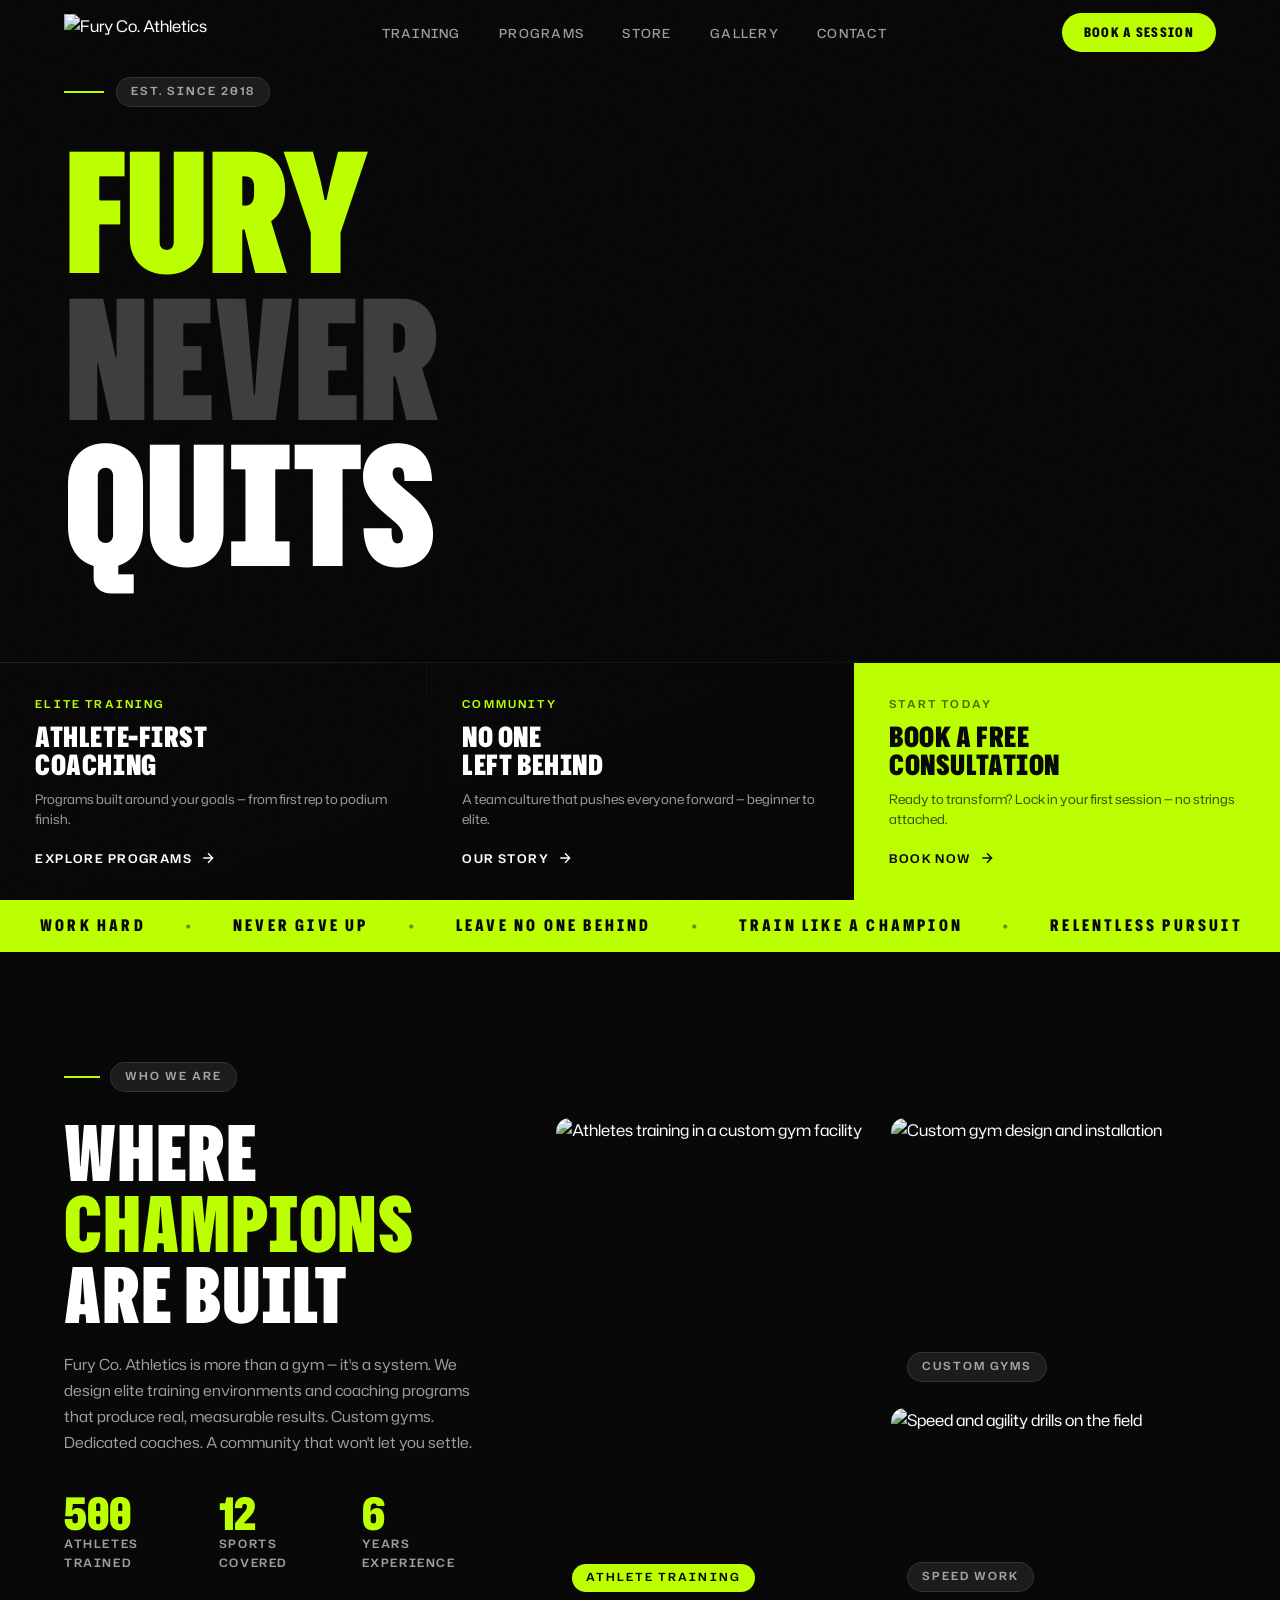
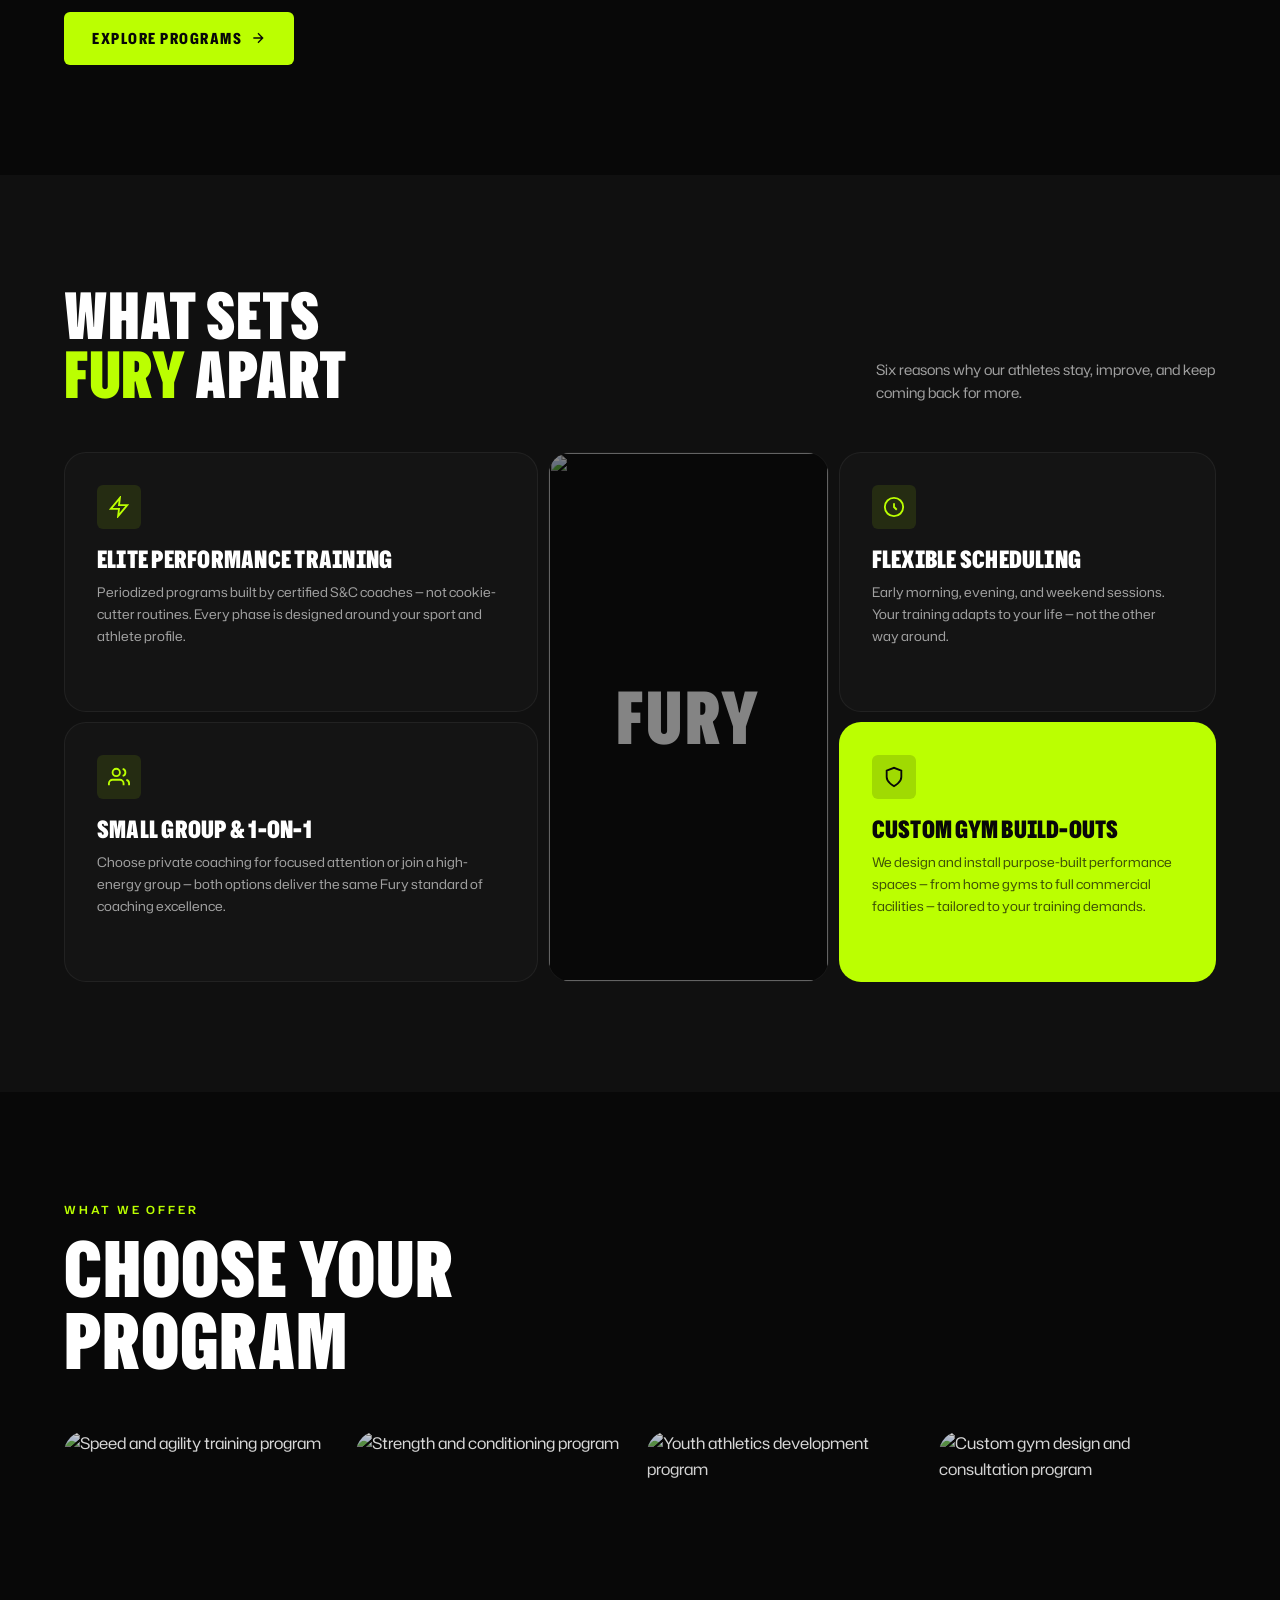
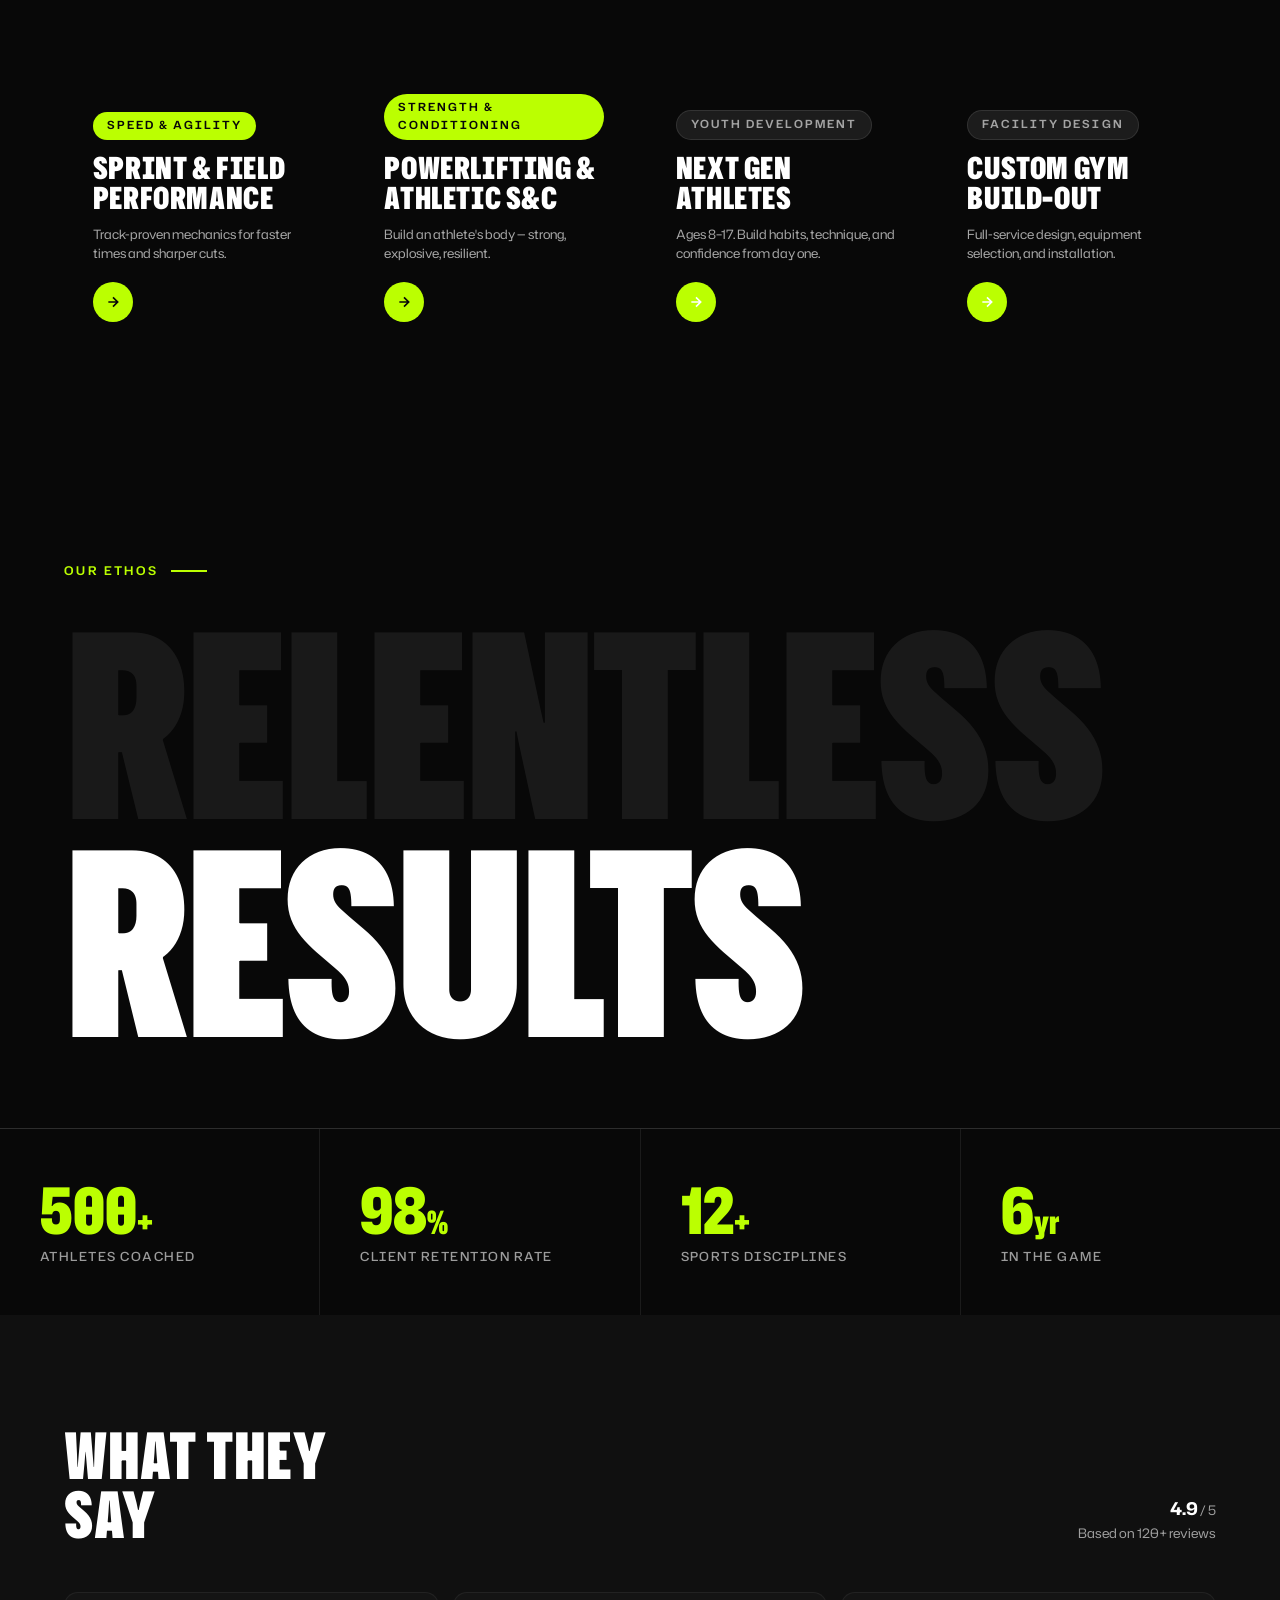
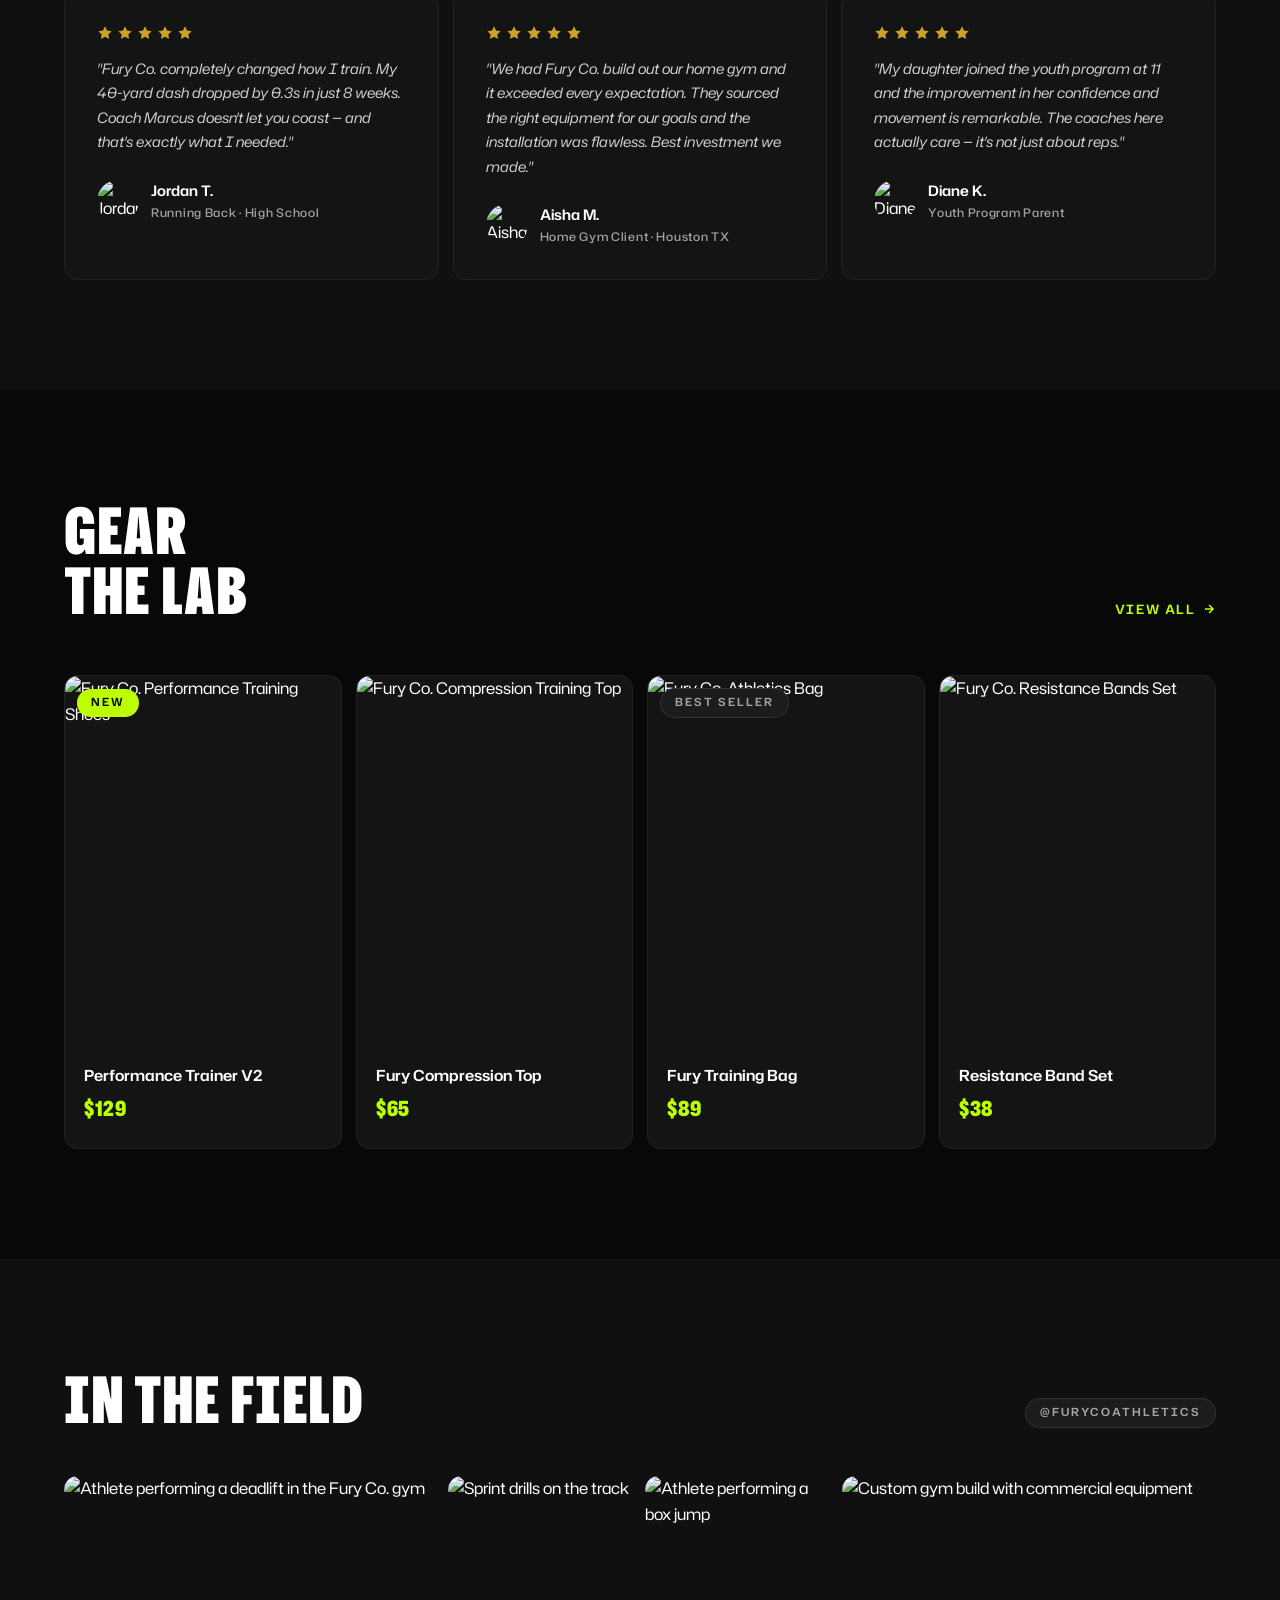
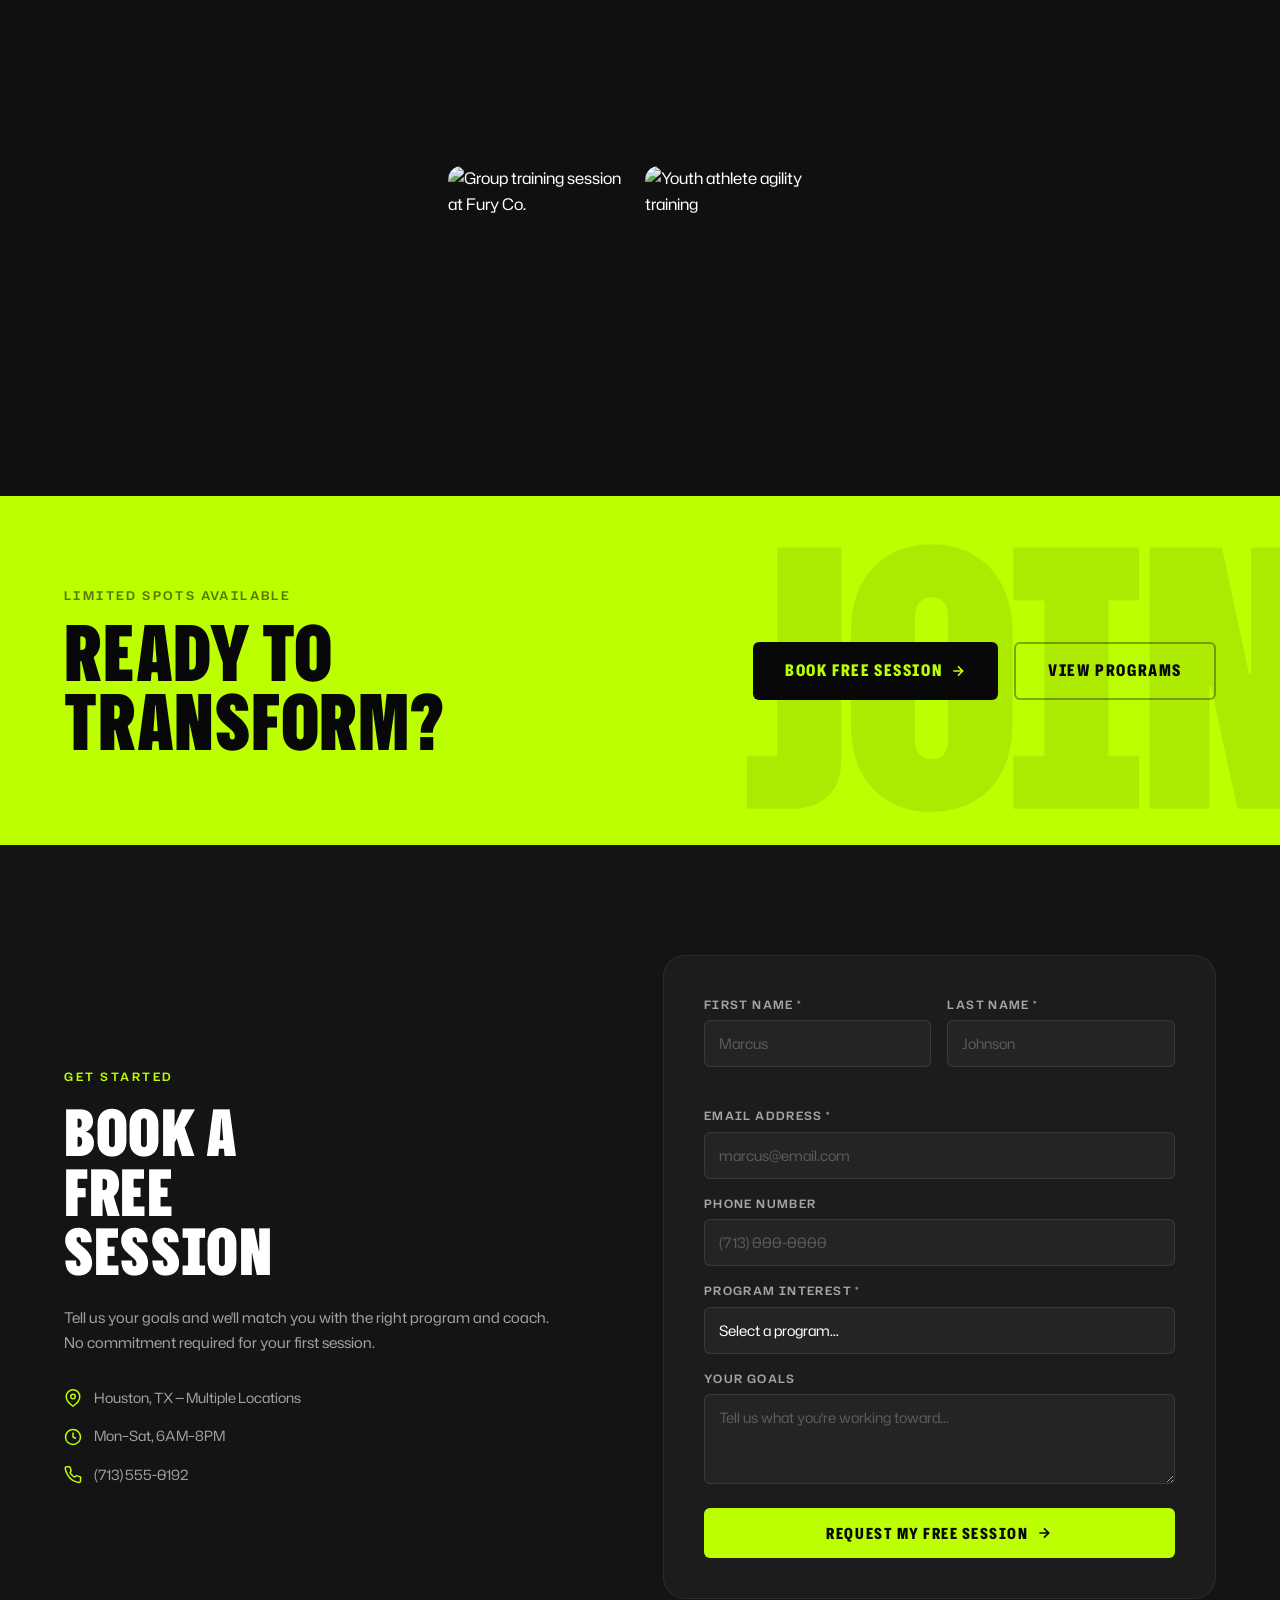
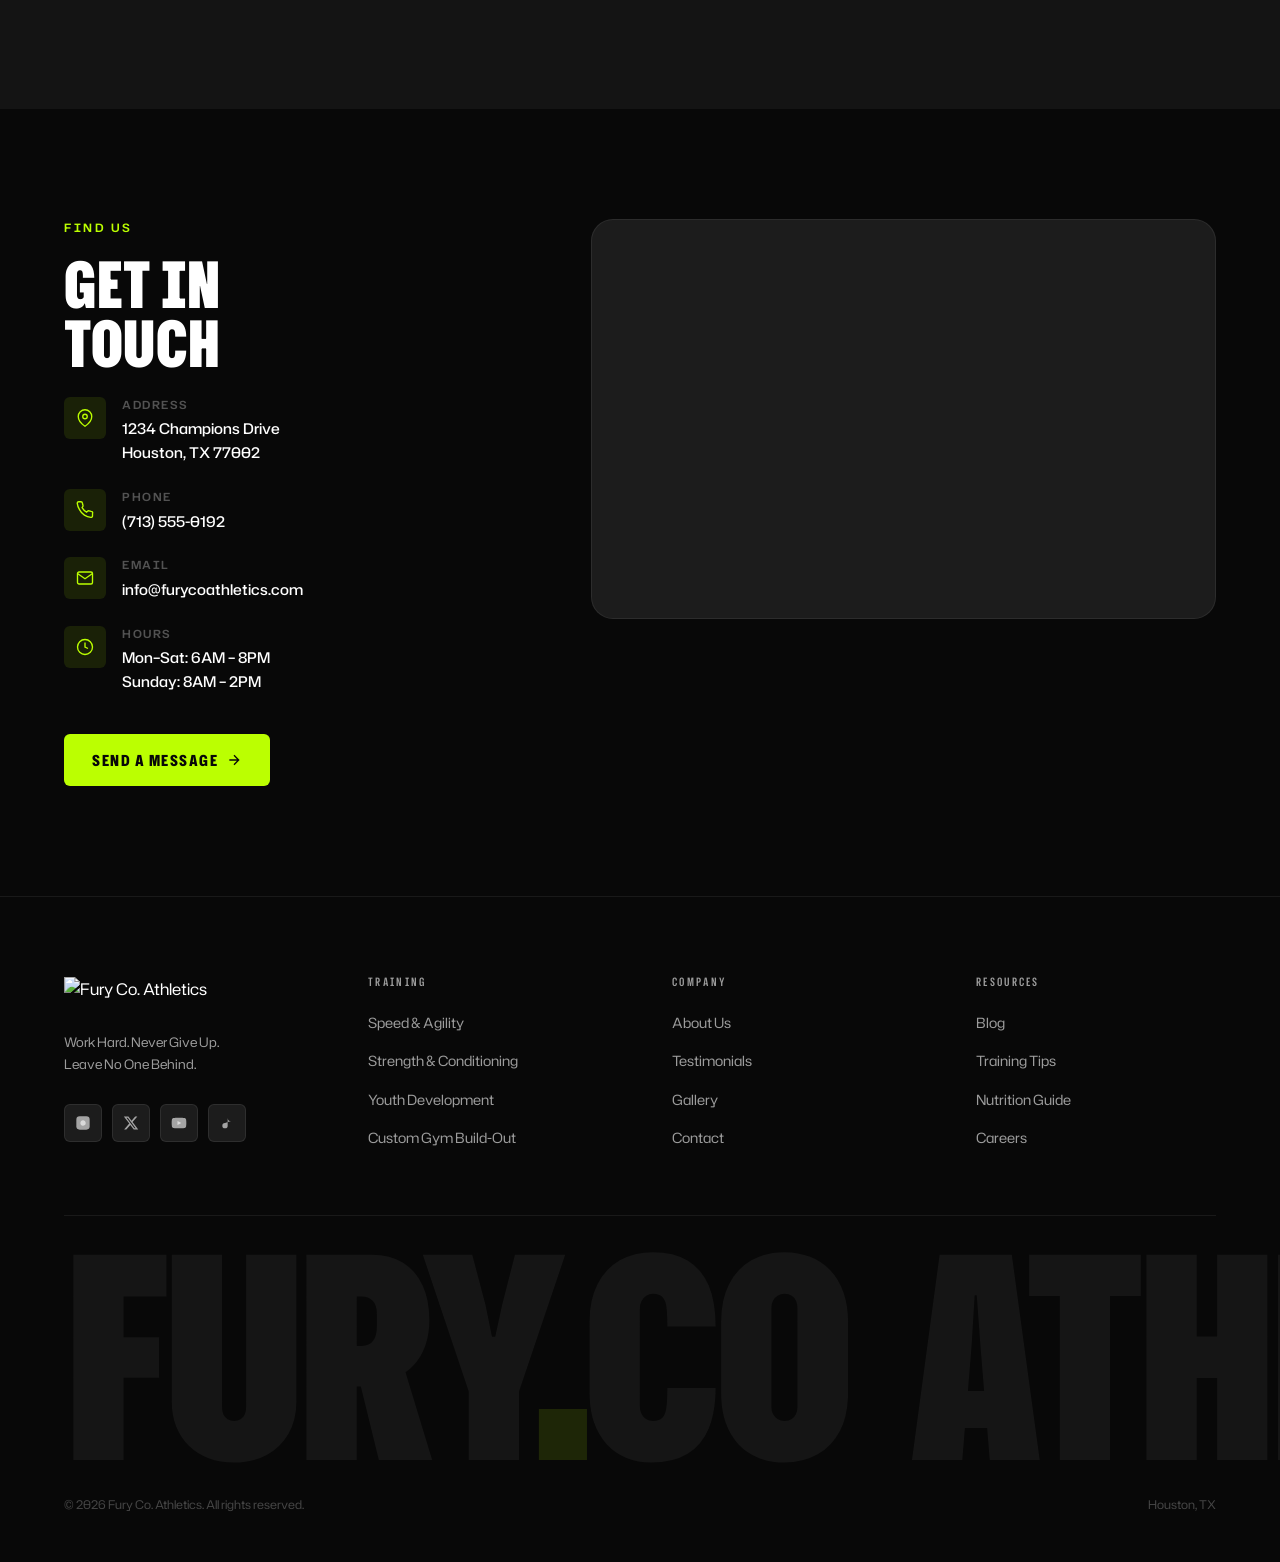
==== commit 73684f06: "Transparent navbar on load, remove all text-stroke usage" ====
--- a/index.html
+++ b/index.html
@@ -123,13 +123,18 @@
       height: 66px;
       display: flex; align-items: center; justify-content: space-between;
       padding: 0 var(--pad-x);
-      background: rgba(8,8,8,0.82);
+      background: transparent;
+      backdrop-filter: blur(0px);
+      -webkit-backdrop-filter: blur(0px);
+      border-bottom: 1px solid transparent;
+      transition: background 0.35s ease, border-color 0.35s ease, backdrop-filter 0.35s ease;
+    }
+    #nav.scrolled {
+      background: rgba(8,8,8,0.92);
       backdrop-filter: blur(16px);
       -webkit-backdrop-filter: blur(16px);
       border-bottom: 1px solid rgba(187,255,1,0.12);
-      transition: background 0.3s;
-    }
-    #nav.scrolled { background: rgba(8,8,8,0.97); }
+    }
 
     .nav-logo {
       display: flex; align-items: center;
@@ -252,8 +257,7 @@
     }
     .hero-headline .accent { color: var(--lime); }
     .hero-headline .outline {
-      -webkit-text-stroke: 2px rgba(255,255,255,0.4);
-      color: transparent;
+      color: rgba(255,255,255,0.22);
     }
 
     .hero-strip {
@@ -461,8 +465,7 @@
       font-weight: 900;
       font-size: 4.5rem; letter-spacing: 0.04em;
       text-transform: uppercase;
-      color: transparent;
-      -webkit-text-stroke: 1.5px rgba(255,255,255,0.55);
+      color: rgba(255,255,255,0.5);
     }
 
     .bc-lime {
@@ -553,13 +556,12 @@
       font-size: clamp(8rem, 20vw, 22rem);
       letter-spacing: -0.02em; line-height: 0.85;
       text-transform: uppercase;
-      color: transparent;
-      -webkit-text-stroke: 1px rgba(255,255,255,0.1);
+      color: rgba(255,255,255,0.07);
       white-space: nowrap;
       padding: 0 var(--pad-x);
     }
     .bigtype-word-fill {
-      color: #fff; -webkit-text-stroke: 0;
+      color: #fff;
     }
     .bigtype-stats-row {
       display: grid; grid-template-columns: repeat(4, 1fr);
@@ -884,12 +886,10 @@
       letter-spacing: -0.03em; line-height: 0.85;
       text-transform: uppercase; white-space: nowrap;
       padding: 0 var(--pad-x);
-      color: transparent;
-      -webkit-text-stroke: 1px rgba(255,255,255,0.07);
+      color: rgba(255,255,255,0.05);
     }
     .footer-wordmark span {
-      color: rgba(187,255,1,0.15);
-      -webkit-text-stroke: 1px rgba(187,255,1,0.15);
+      color: rgba(187,255,1,0.12);
     }
     .footer-bottom {
       display: flex; align-items: center; justify-content: space-between;
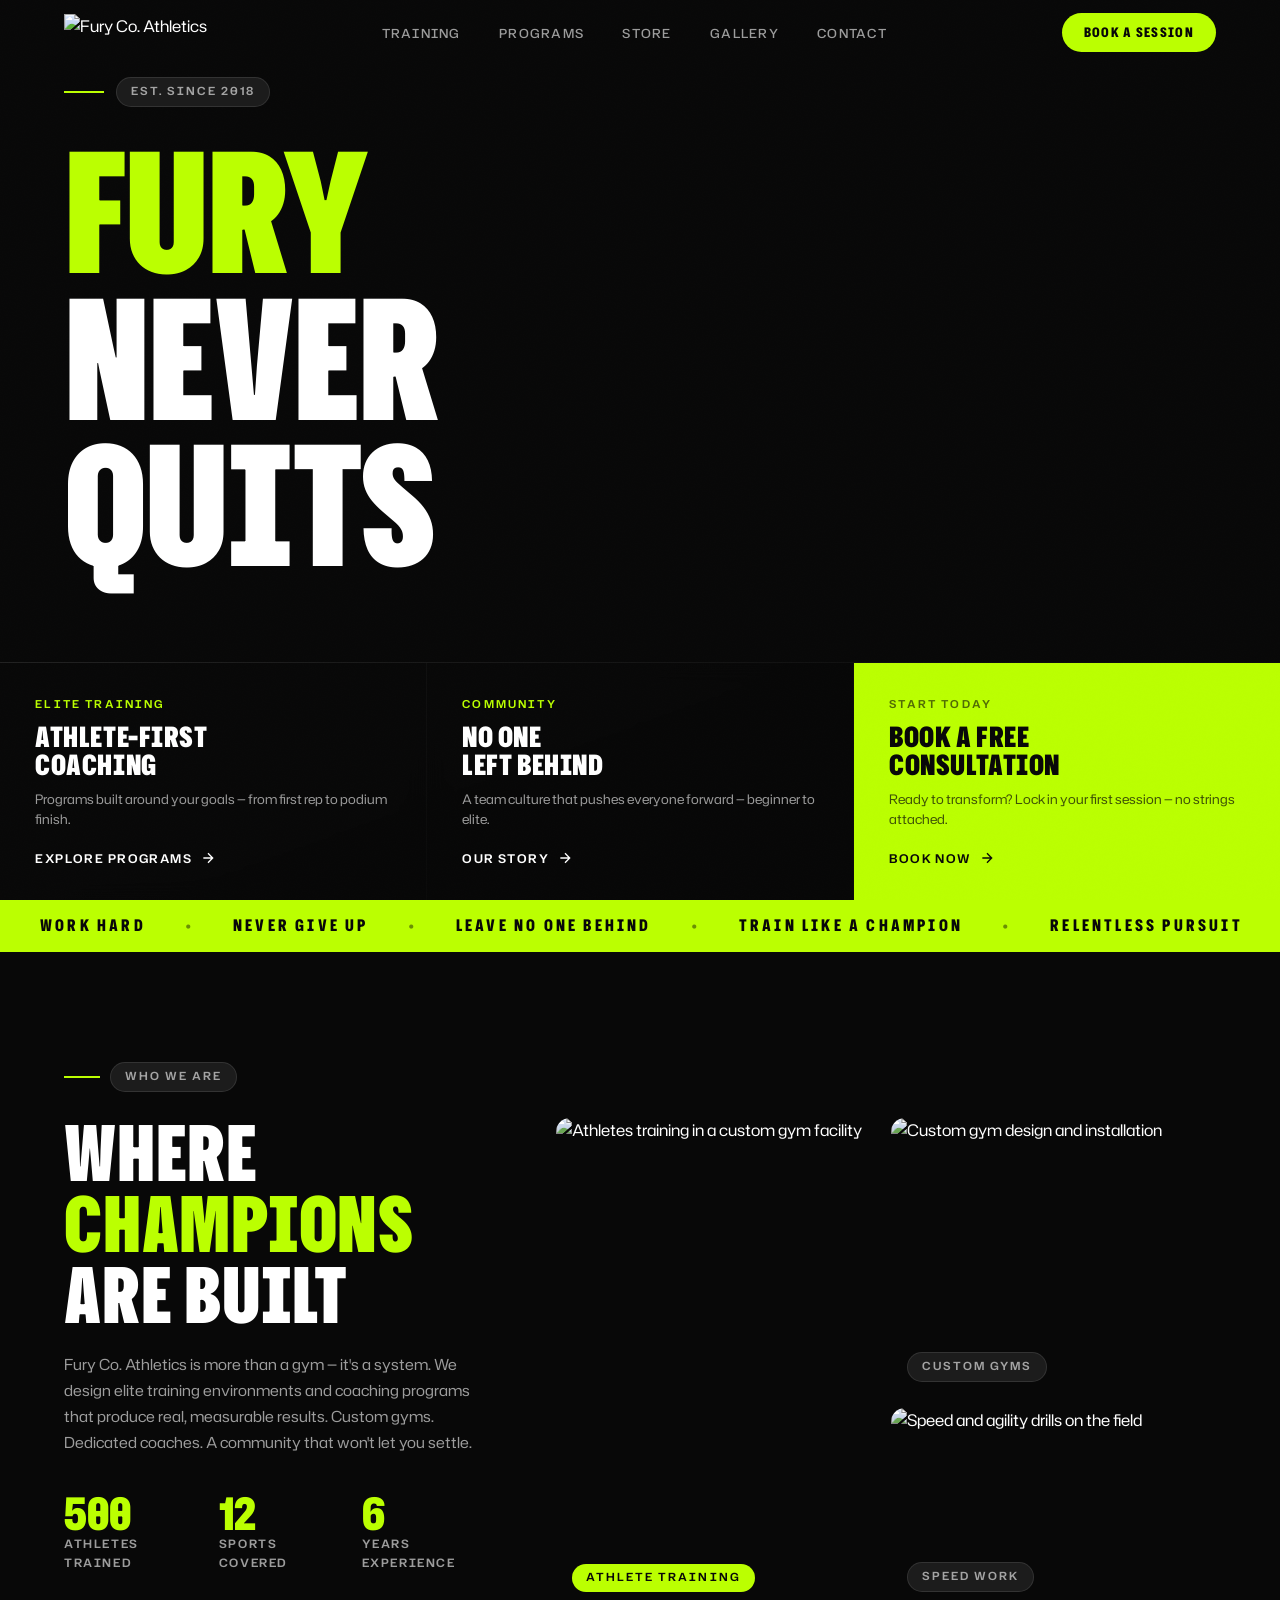
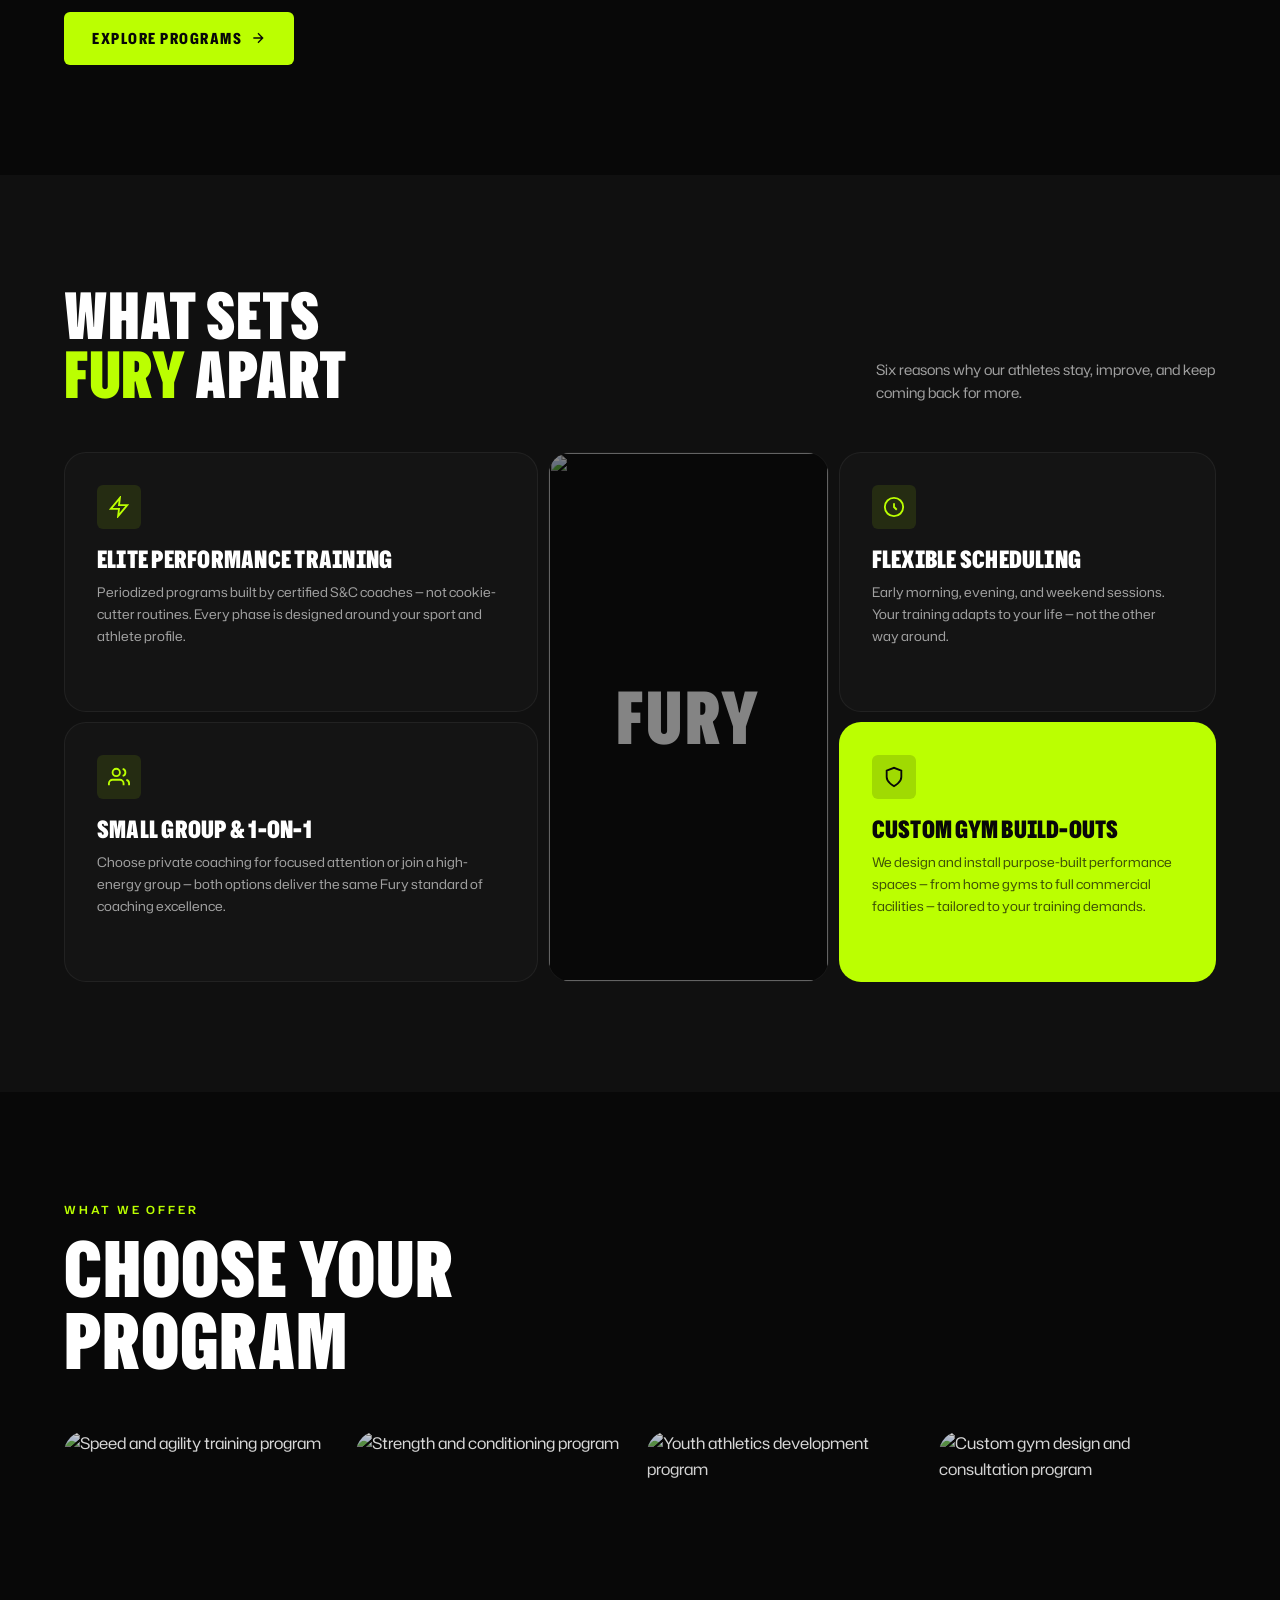
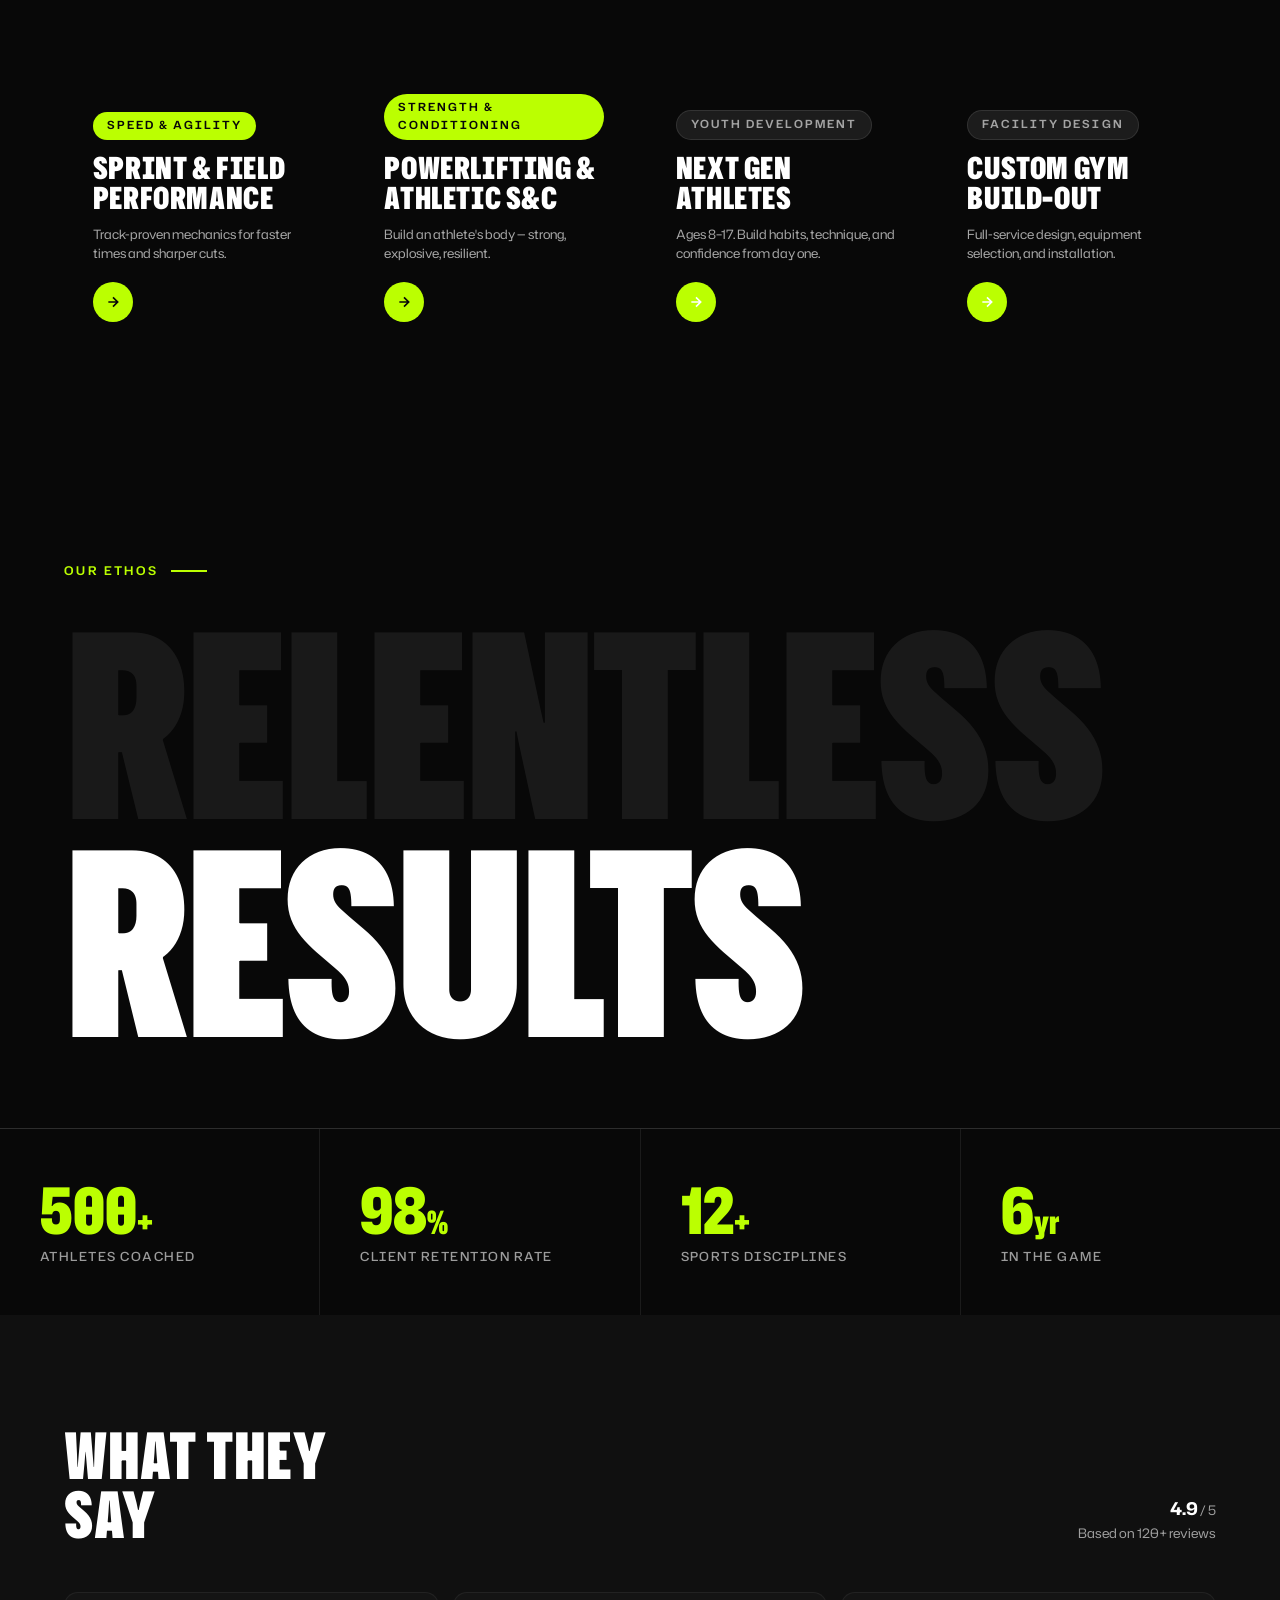
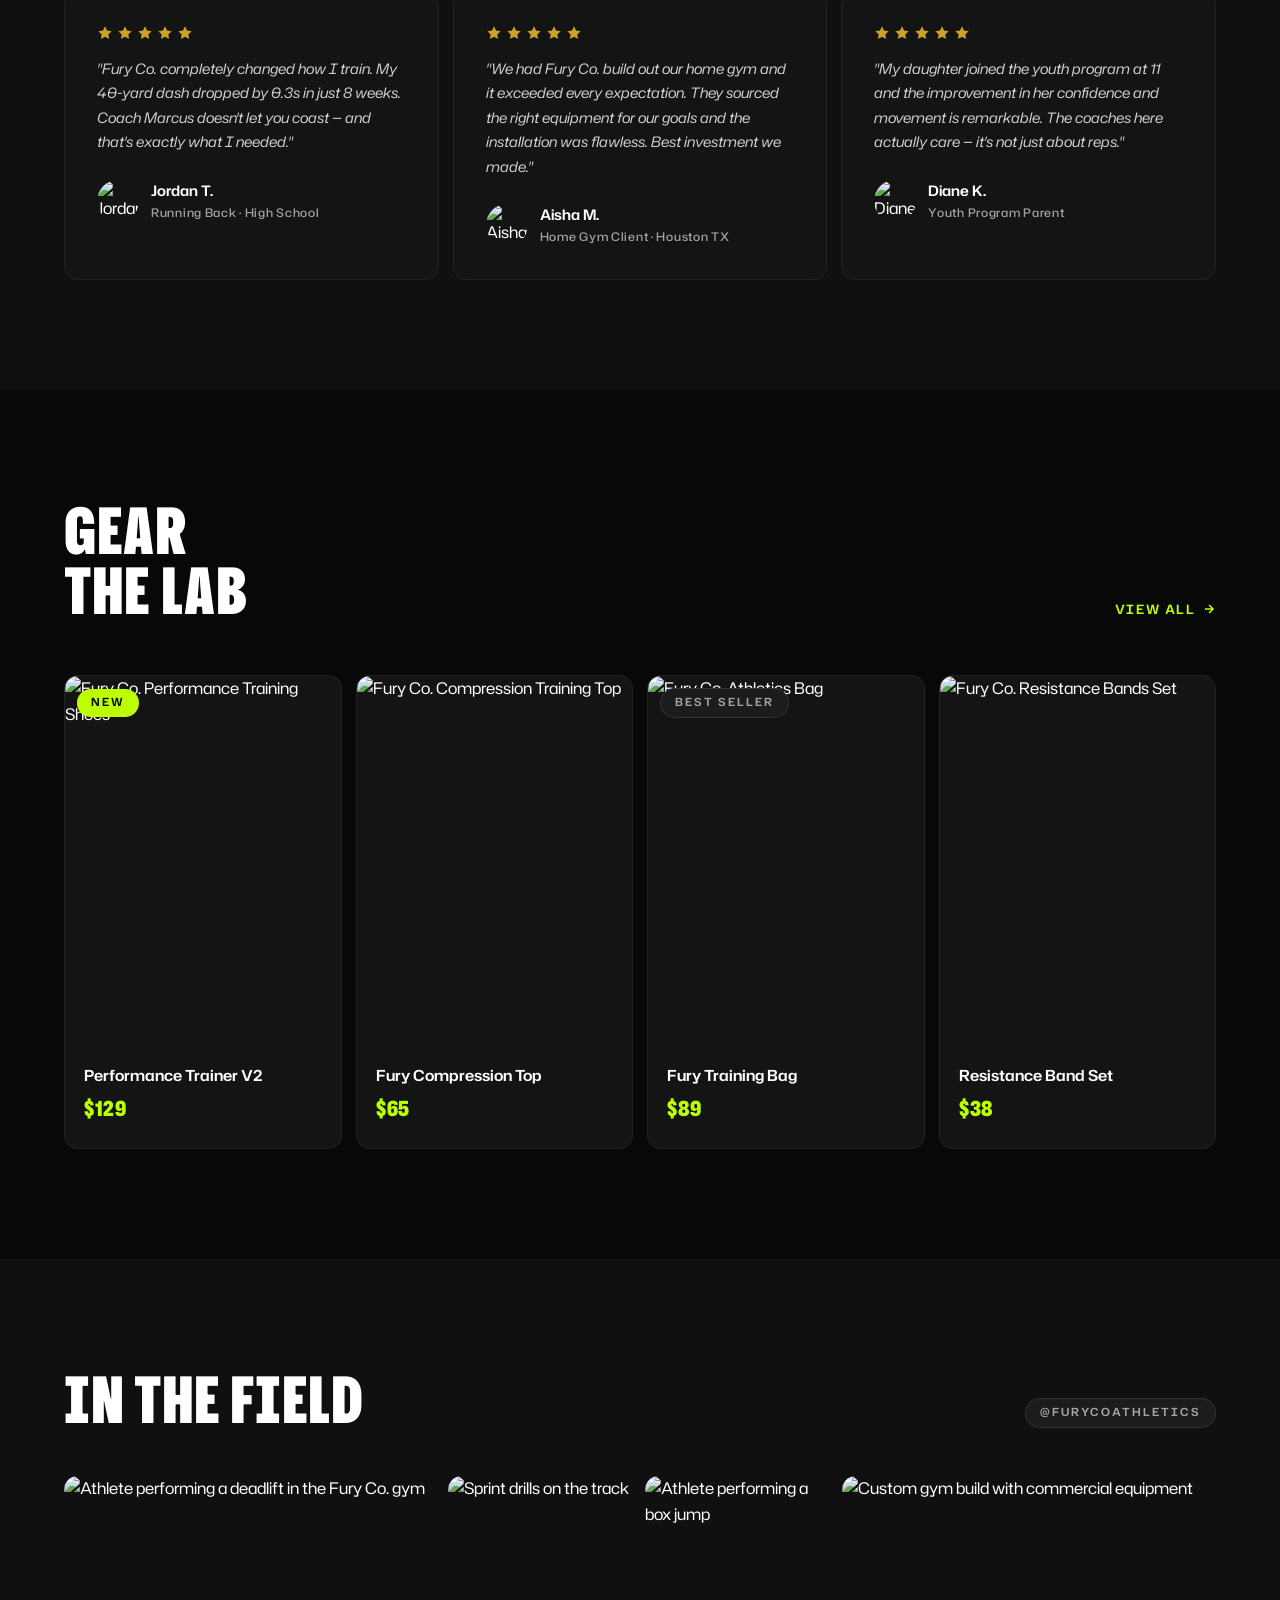
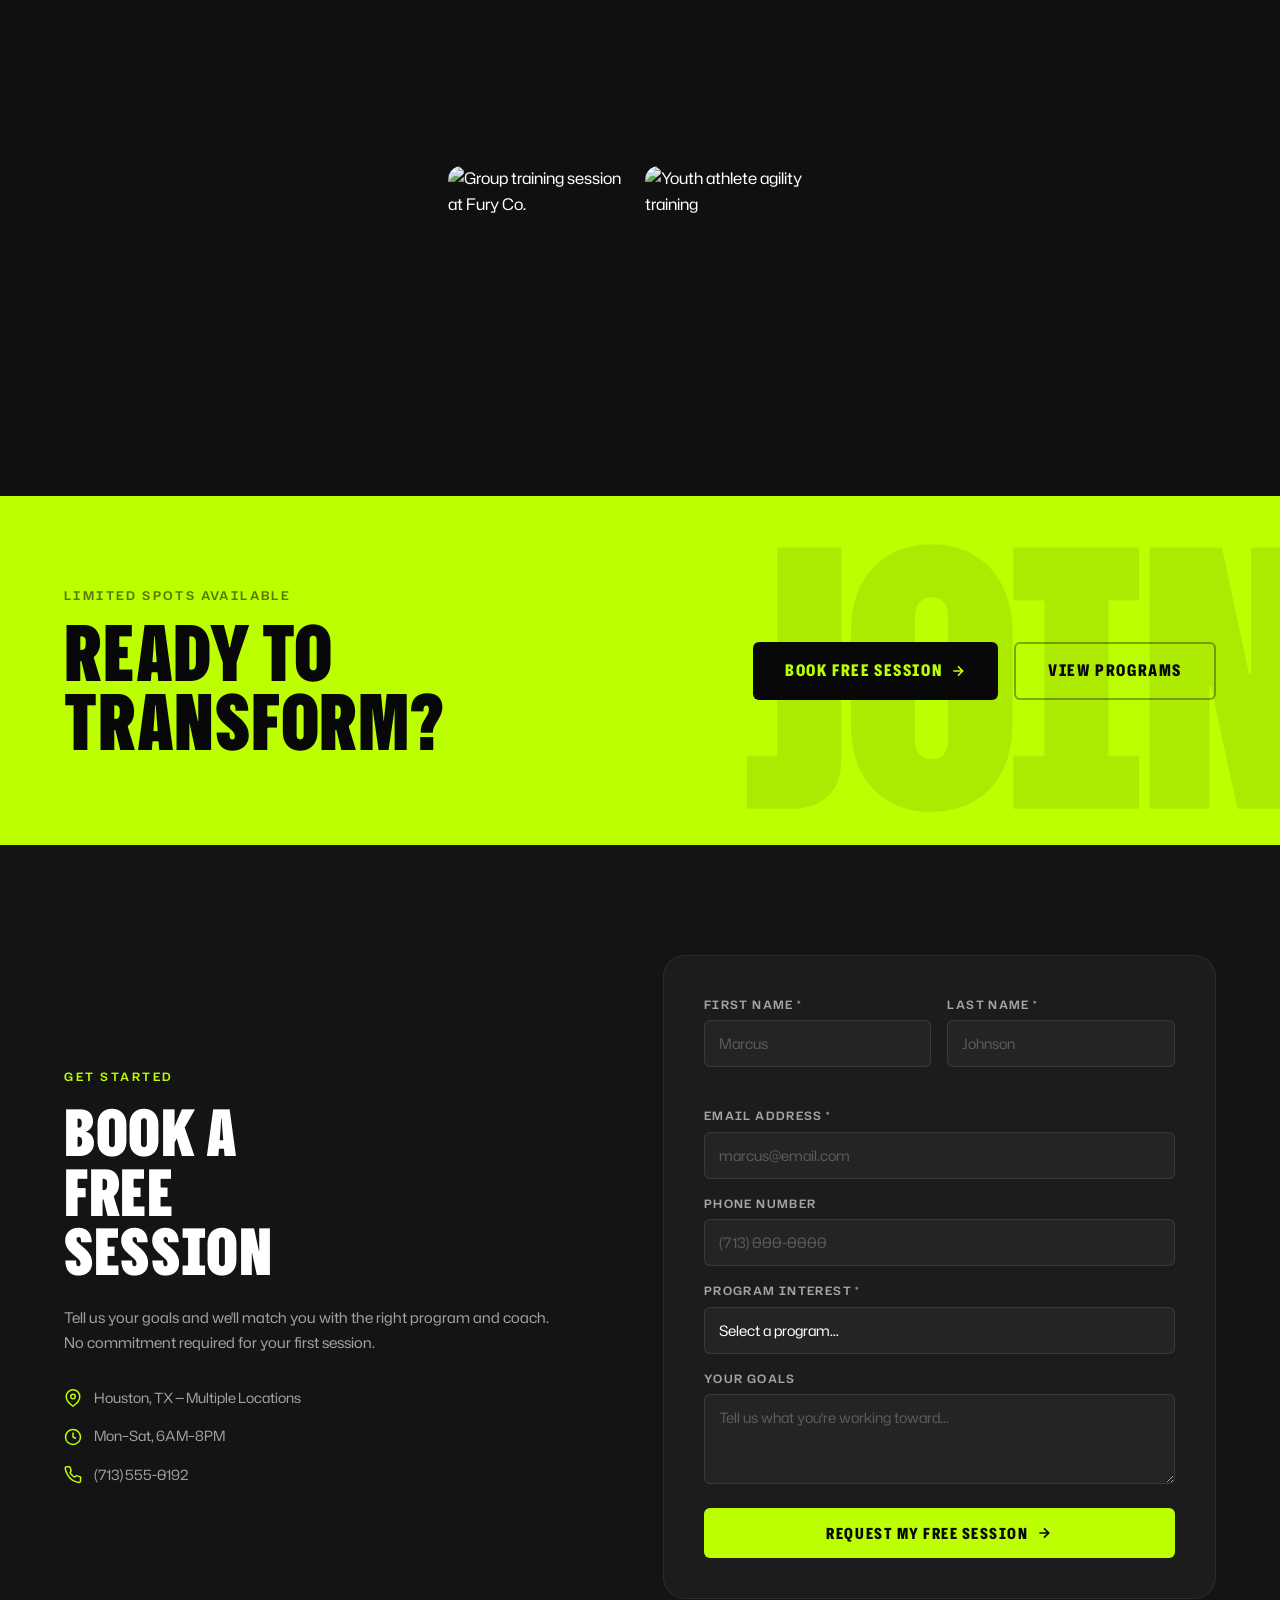
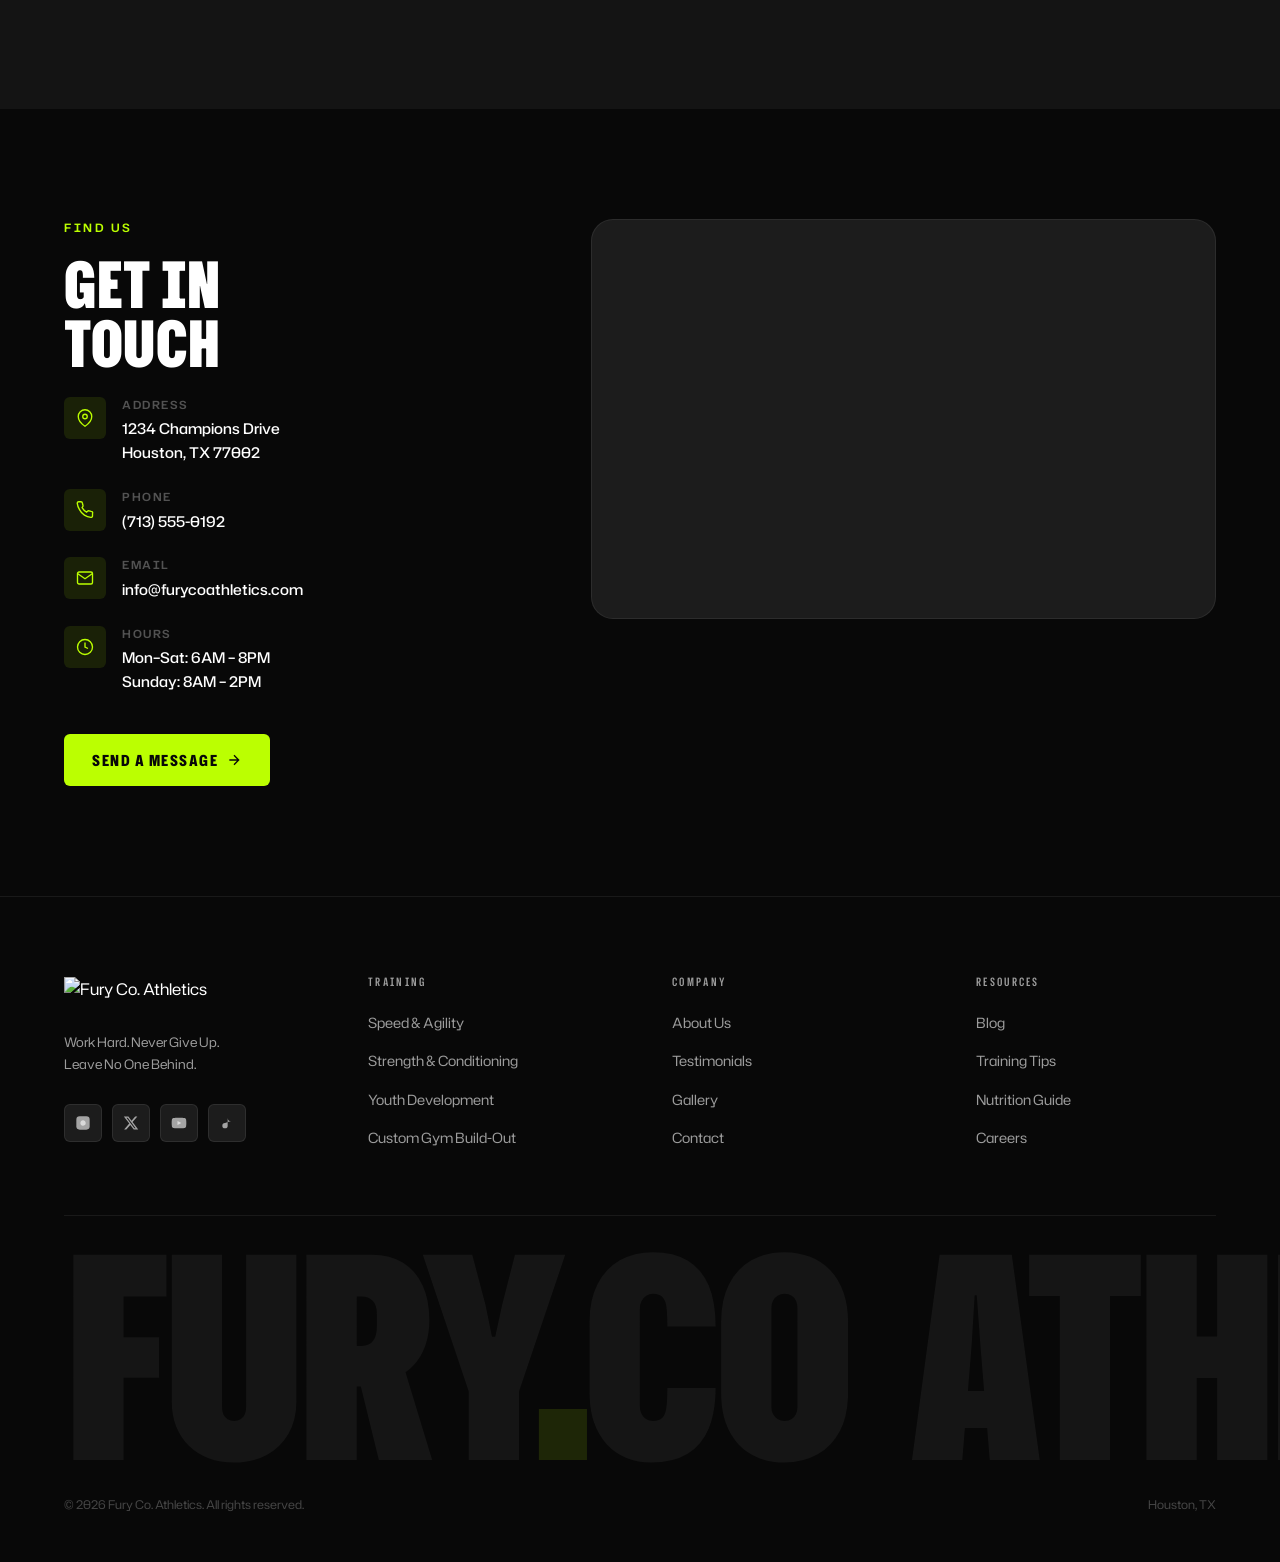
==== commit bedee65f: "Hero: set NEVER headline to solid white" ====
--- a/index.html
+++ b/index.html
@@ -257,7 +257,7 @@
     }
     .hero-headline .accent { color: var(--lime); }
     .hero-headline .outline {
-      color: rgba(255,255,255,0.22);
+      color: #ffffff;
     }
 
     .hero-strip {
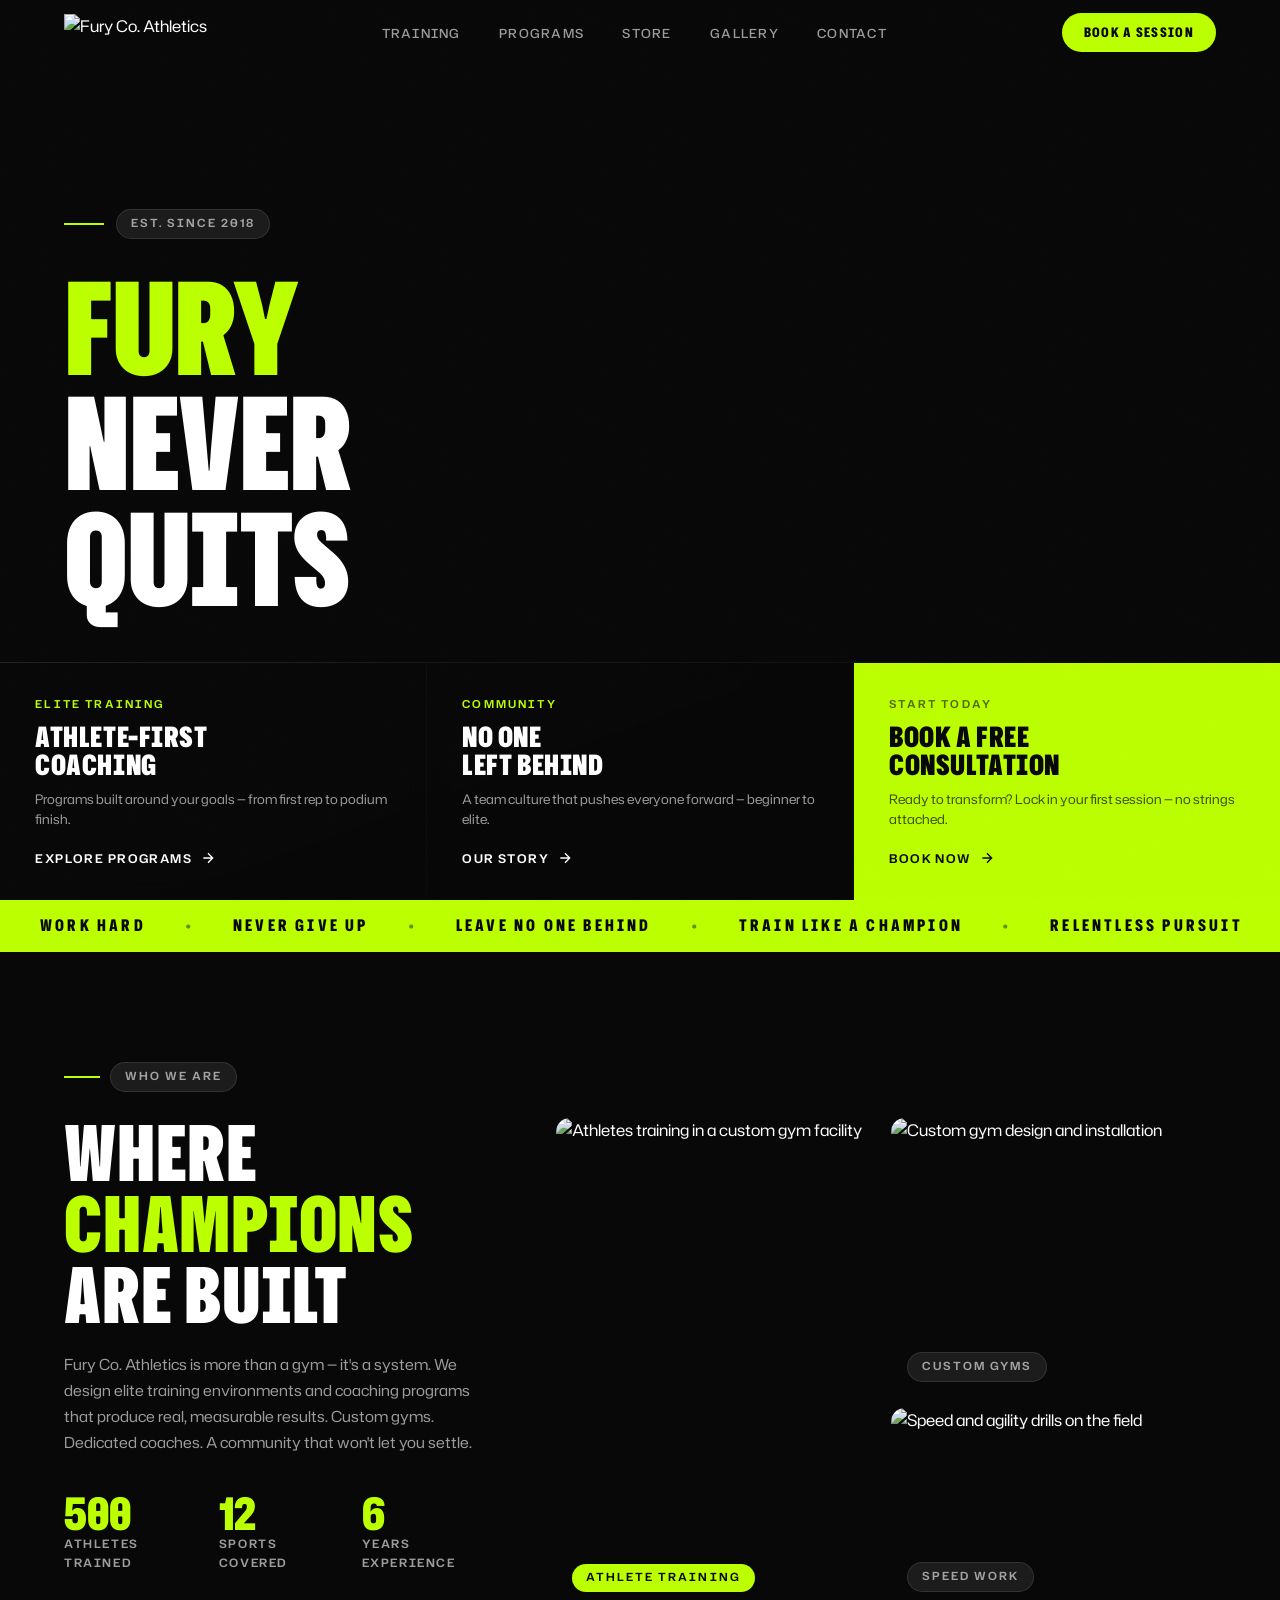
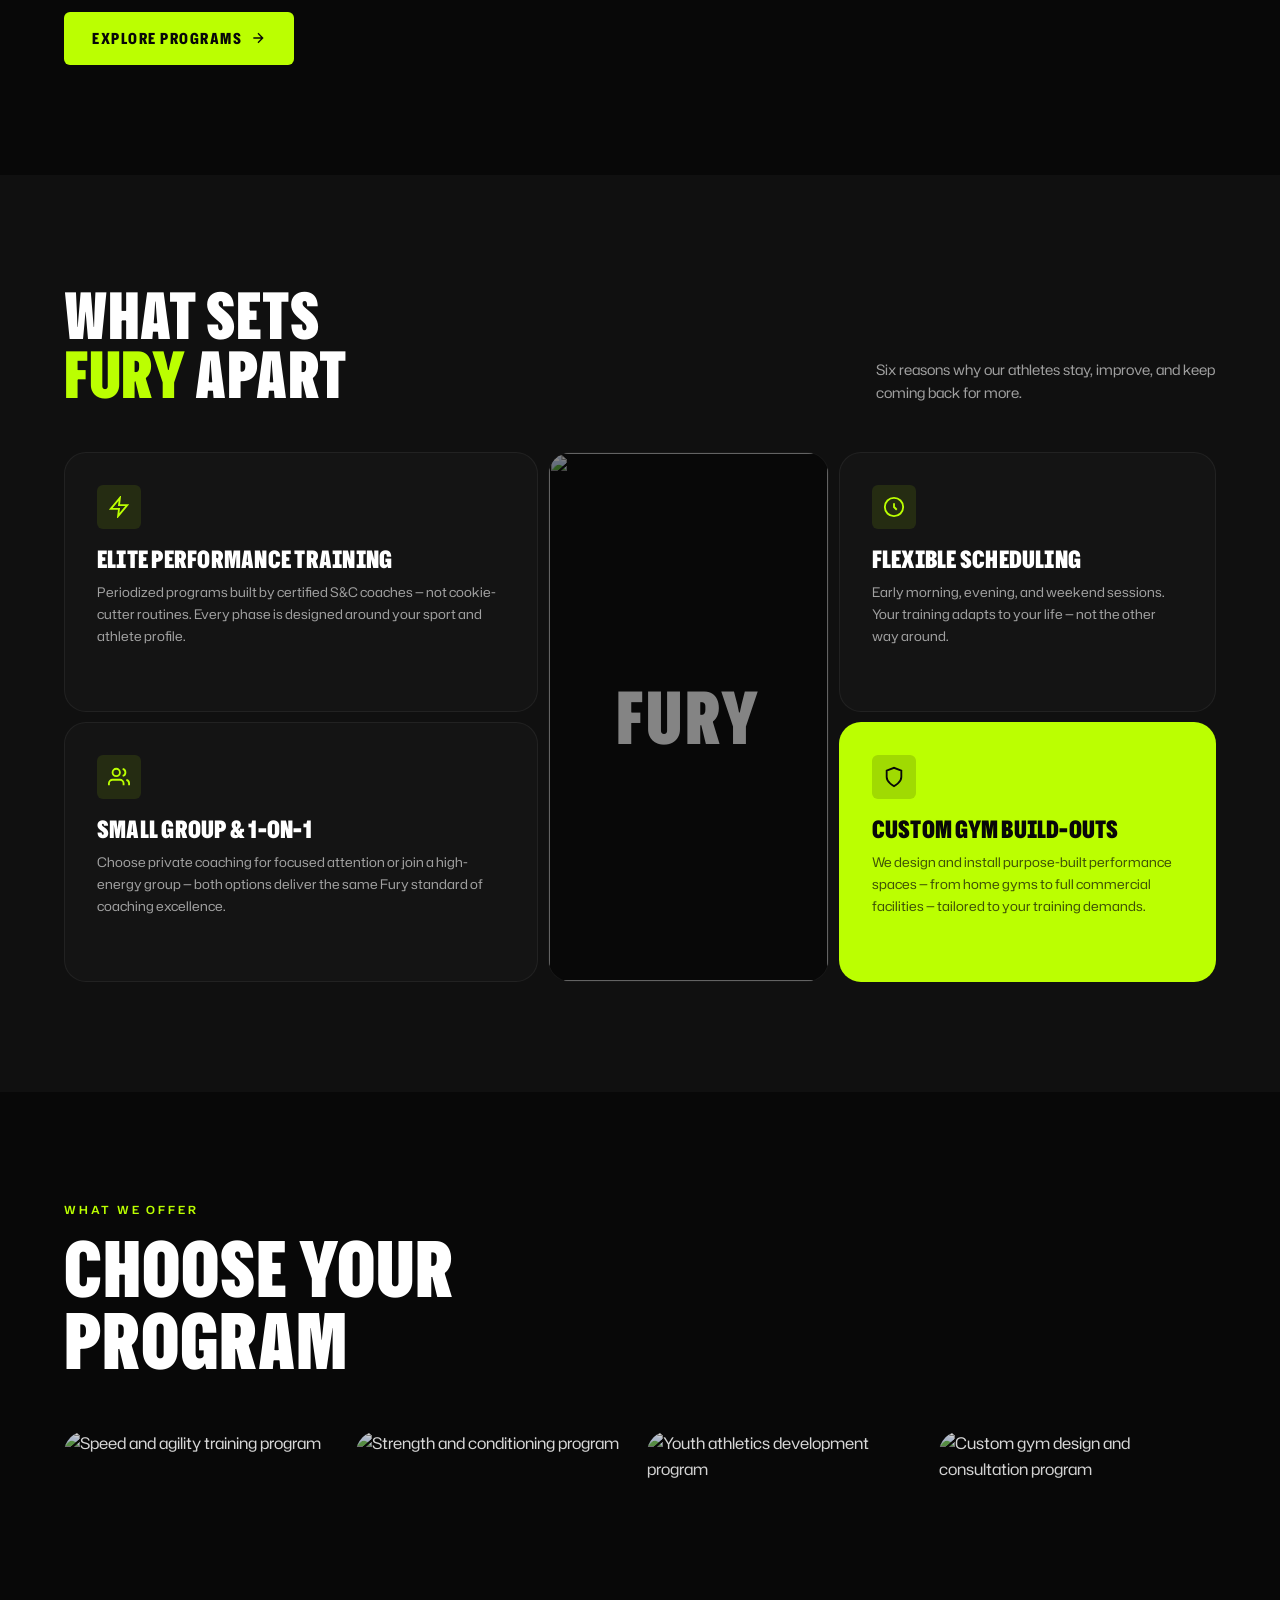
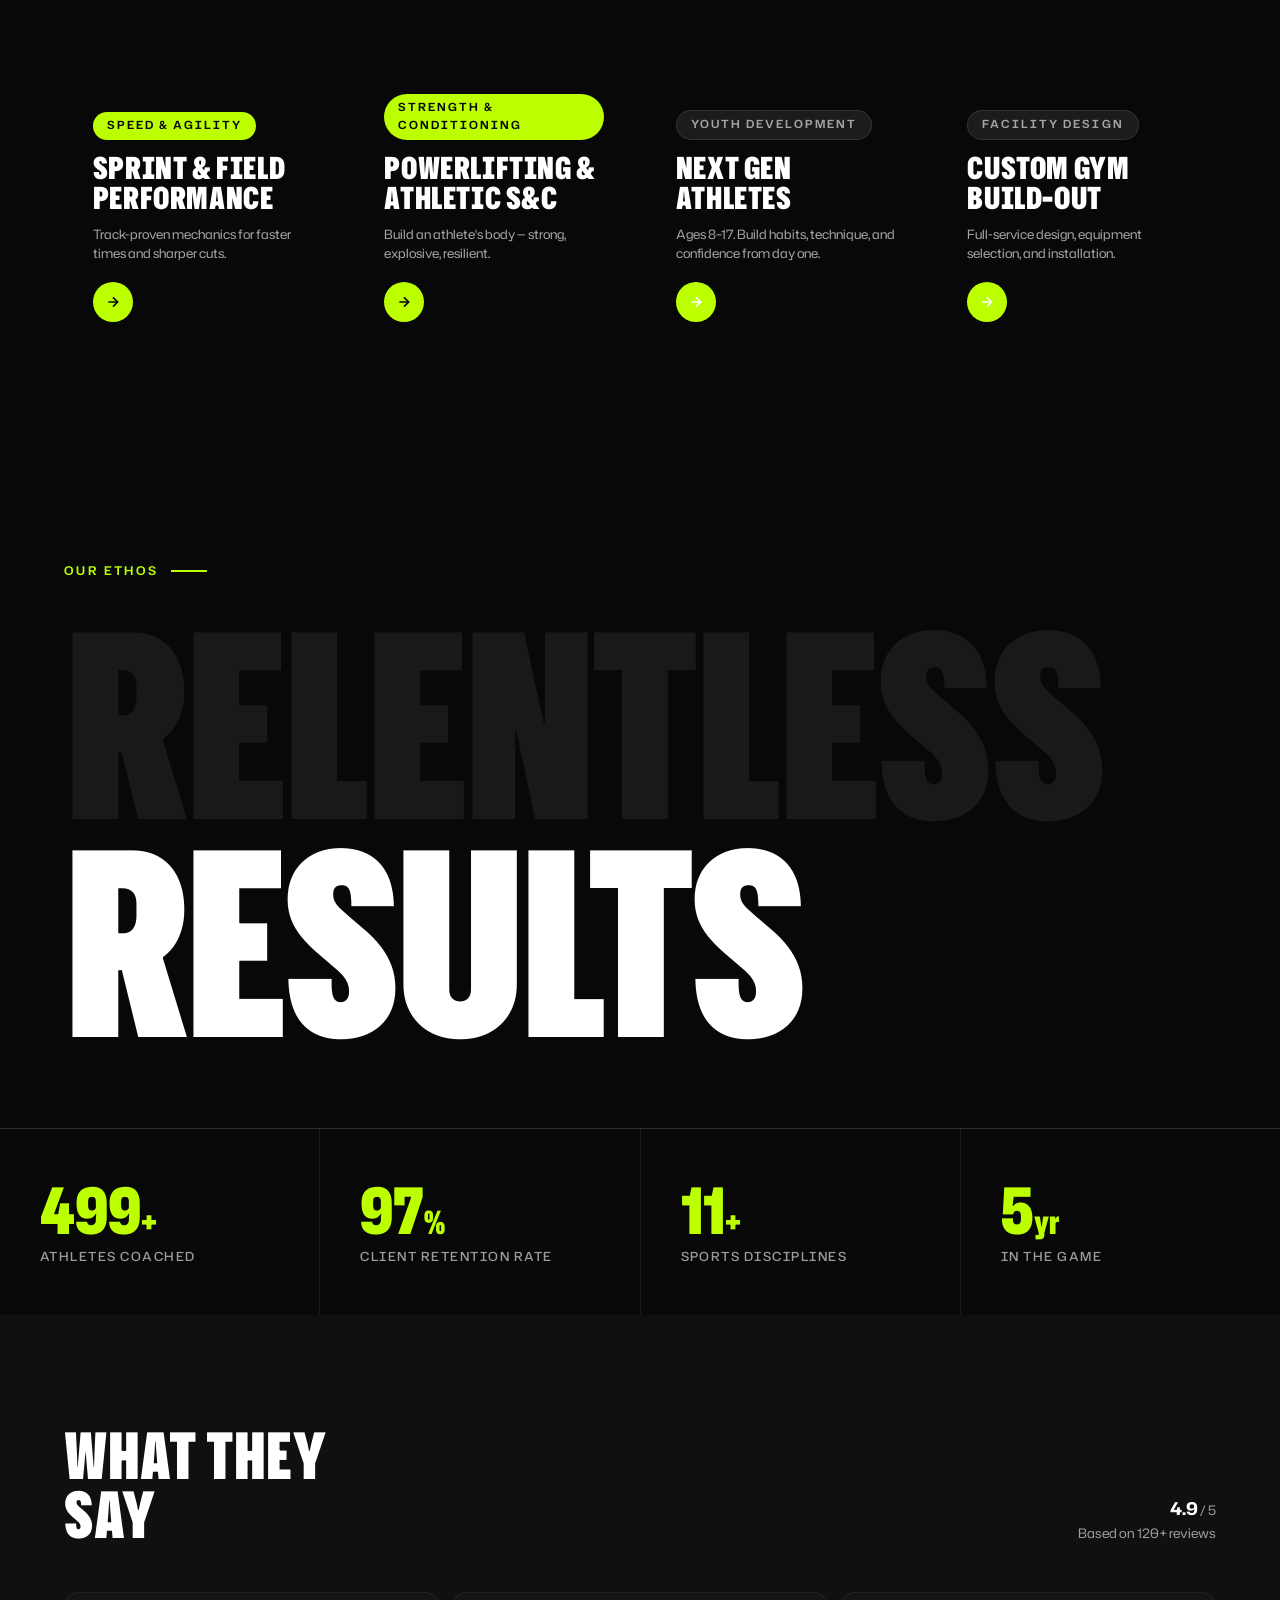
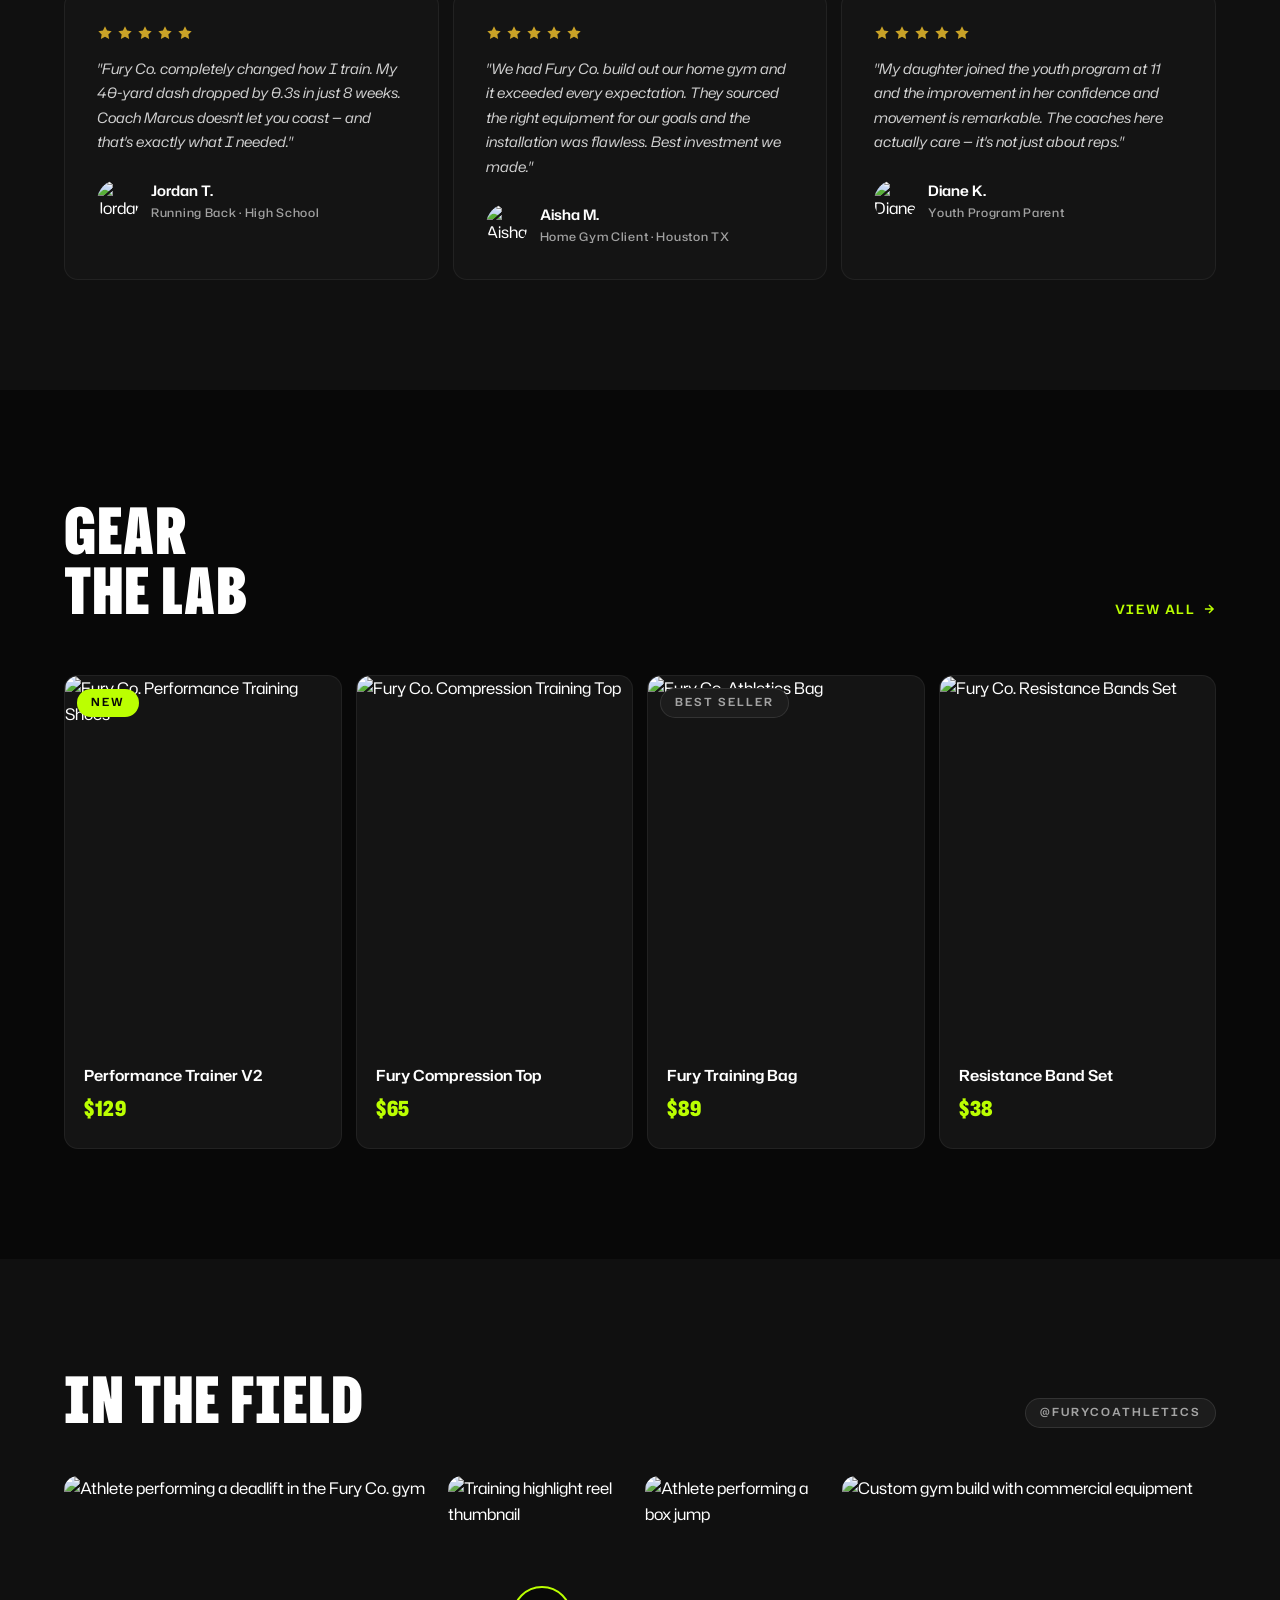
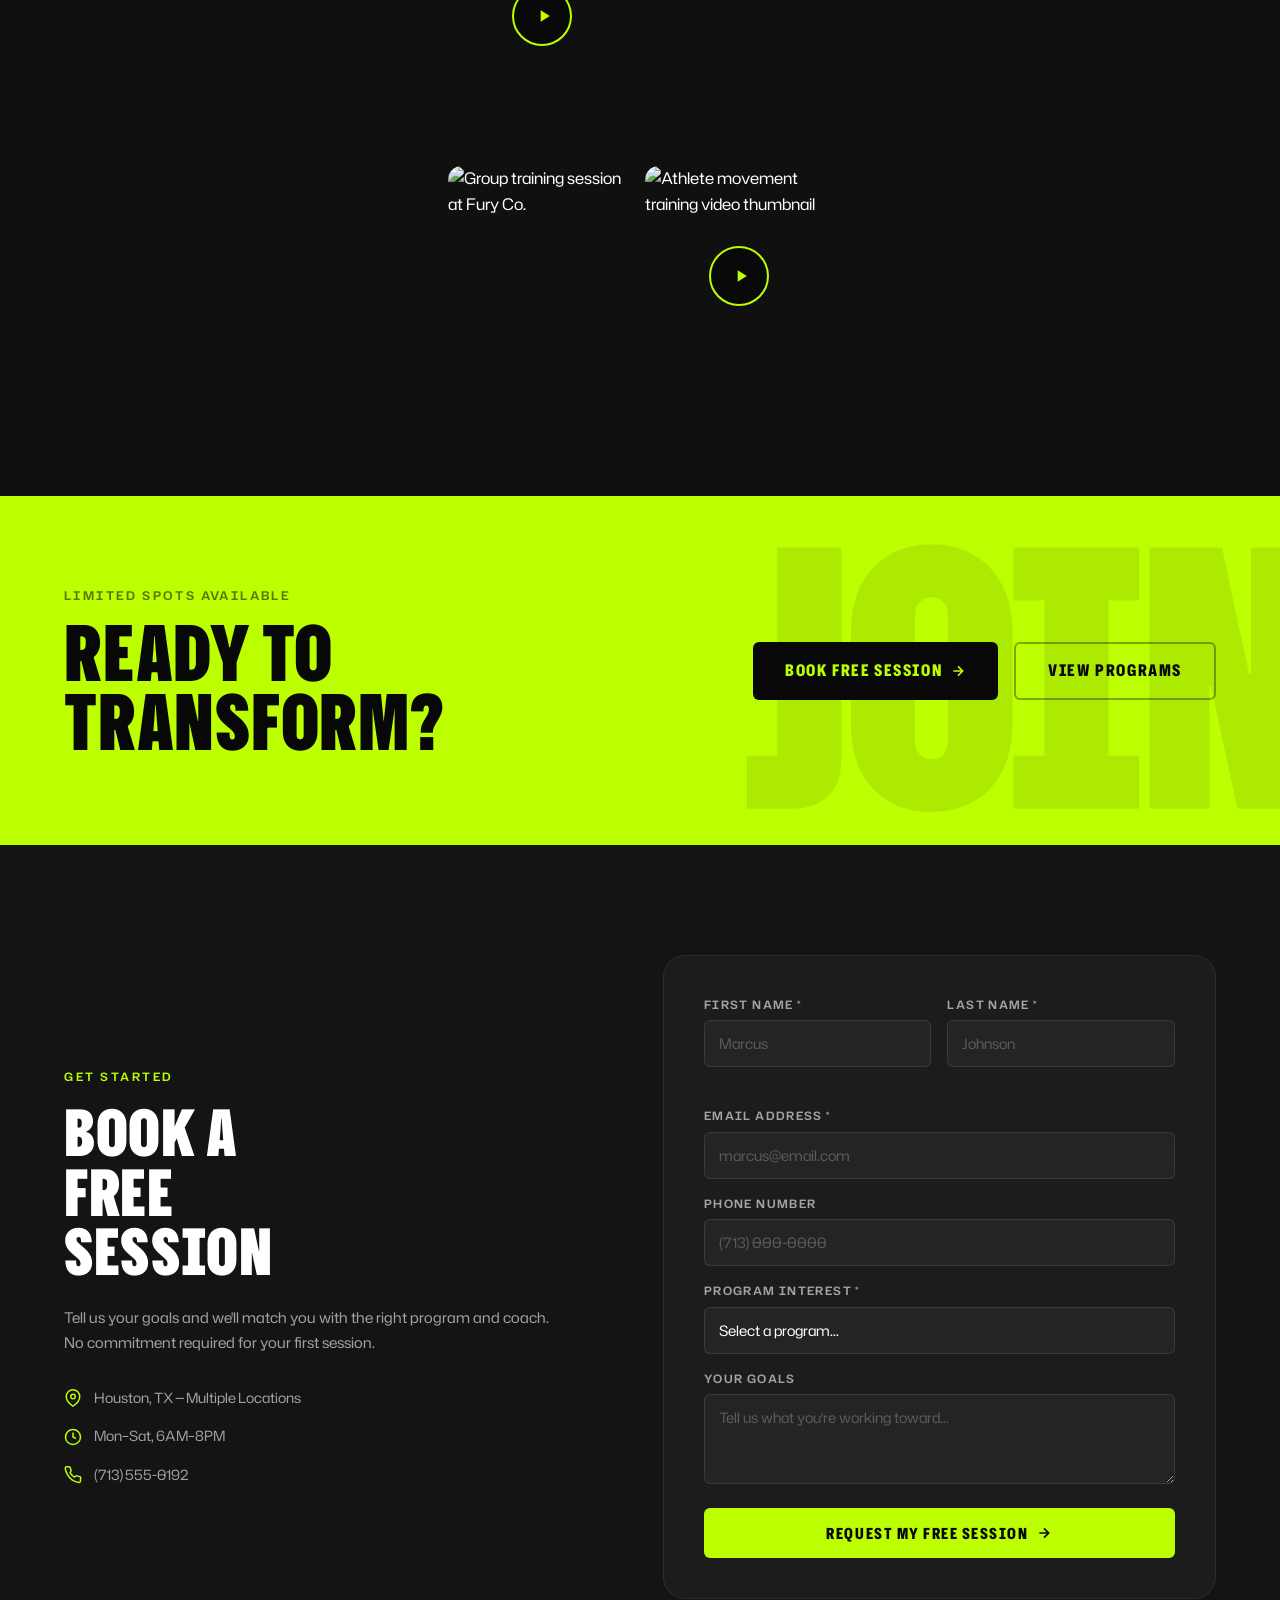
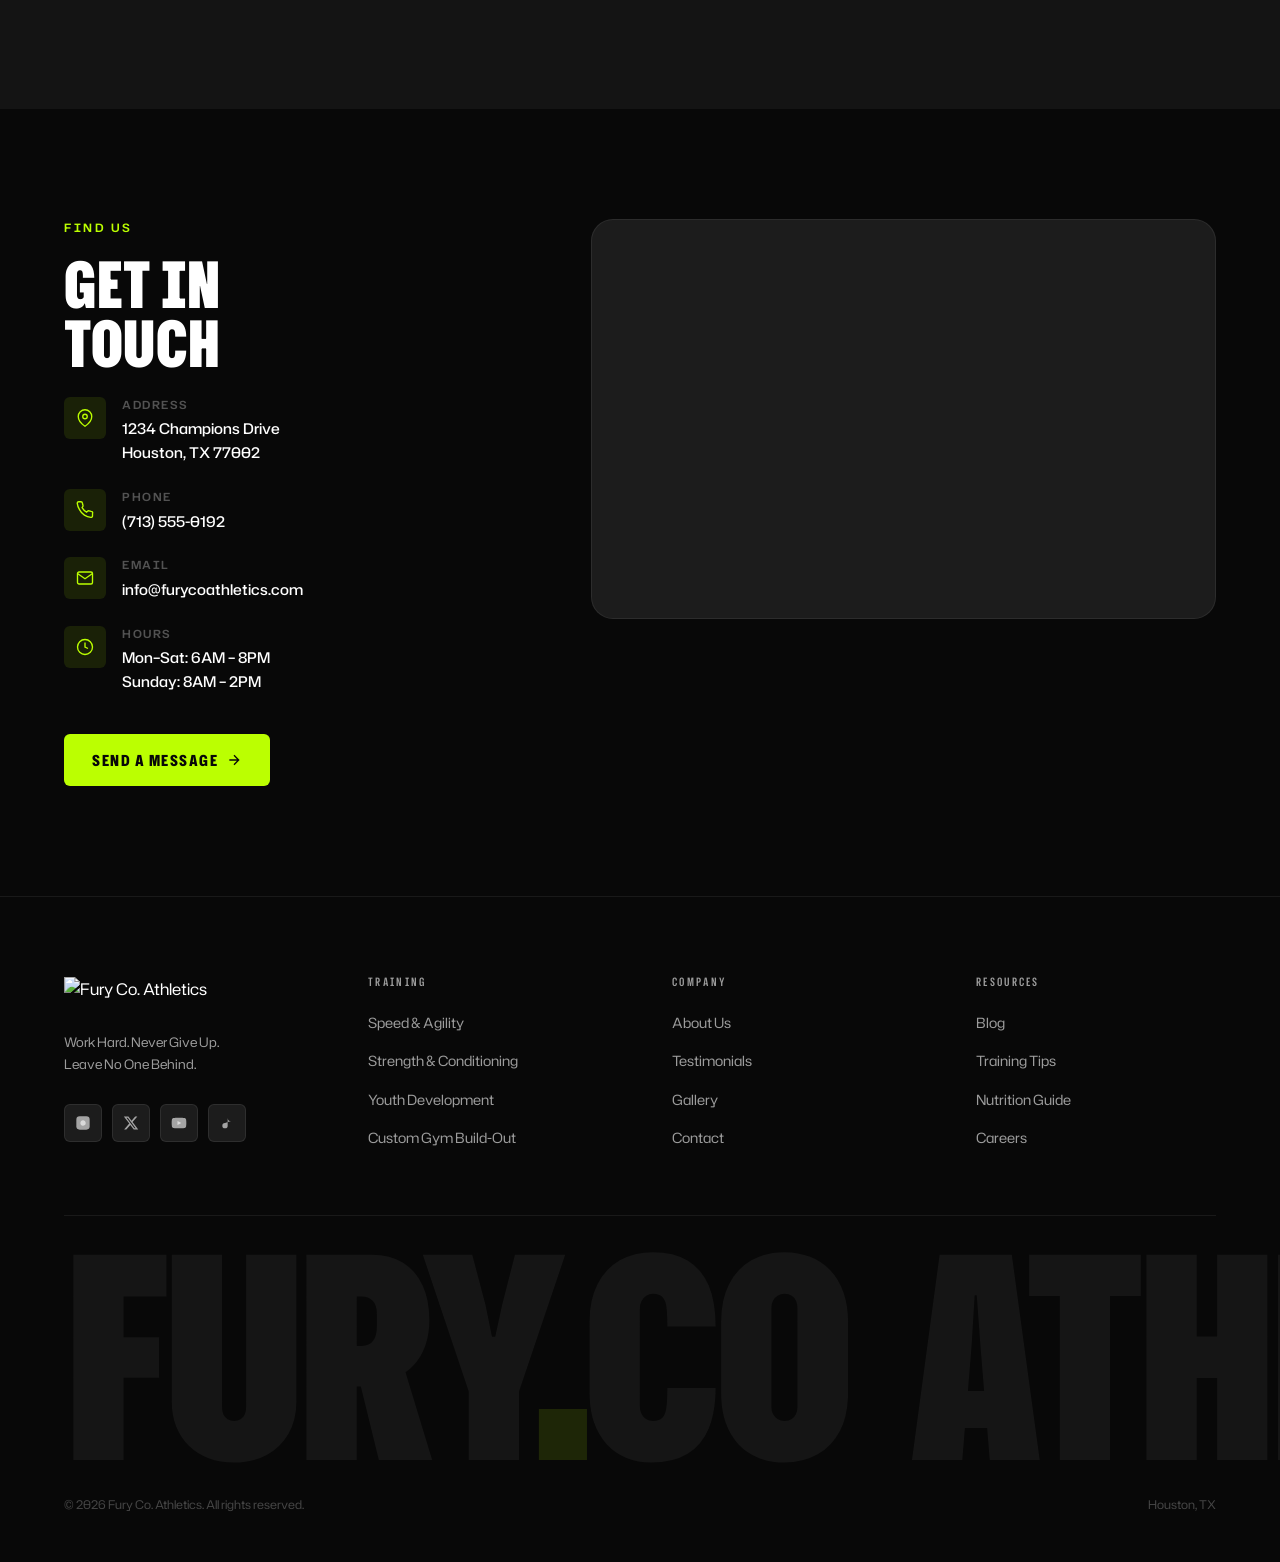
==== commit 0ff53ccd: "Fix hero text squishing and add gallery lightbox with video support - Hero: switch hero-inner to fle" ====
--- a/index.html
+++ b/index.html
@@ -206,8 +206,9 @@
     ============================================================ */
     #hero {
       position: relative;
-      min-height: 100vh;
-      display: flex; flex-direction: column; justify-content: flex-end;
+      min-height: 100dvh;
+      display: grid;
+      grid-template-rows: 1fr auto;
       overflow: hidden;
     }
 
@@ -237,8 +238,9 @@
 
     .hero-inner {
       position: relative; z-index: 2;
-      padding: 0 var(--pad-x);
+      padding: 110px var(--pad-x) 3rem;
       max-width: var(--max-w); margin: 0 auto; width: 100%;
+      display: flex; flex-direction: column; justify-content: flex-end;
     }
 
     .hero-eyebrow {
@@ -248,11 +250,11 @@
     .hero-eyebrow-line { width: 40px; height: 2px; background: var(--lime); }
 
     .hero-headline {
-      font-size: clamp(5rem, 13vw, 13rem);
-      line-height: 0.88;
+      font-size: clamp(3.8rem, 10vw, 9.5rem);
+      line-height: 0.9;
       text-transform: uppercase;
       letter-spacing: -0.01em;
-      margin-bottom: 2.4rem;
+      margin-bottom: 0;
       font-variation-settings: "wdth" 72;
     }
     .hero-headline .accent { color: var(--lime); }
@@ -266,7 +268,6 @@
       gap: 1px;
       background: rgba(255,255,255,0.08);
       border-top: 1px solid rgba(255,255,255,0.1);
-      margin-top: 3rem;
     }
     .hero-card {
       padding: 2rem 2.2rem;
@@ -696,7 +697,7 @@
       grid-template-rows: 280px 220px;
       gap: 10px;
     }
-    .gal-item { overflow: hidden; border-radius: var(--radius-md); position: relative; }
+    .gal-item { overflow: hidden; border-radius: var(--radius-md); position: relative; cursor: pointer; }
     .gal-item:nth-child(1) { grid-column: 1; grid-row: span 2; }
     .gal-item:nth-child(4) { grid-column: 4; grid-row: span 2; }
     .gal-item img {
@@ -708,6 +709,69 @@
       position: absolute; inset: 0; background: rgba(8,8,8,0); transition: background 0.3s;
     }
     .gal-item:hover .gal-item-overlay { background: rgba(187,255,1,0.06); }
+    .gal-play-btn {
+      position: absolute; inset: 0; z-index: 3;
+      display: flex; align-items: center; justify-content: center;
+      pointer-events: none;
+    }
+    .gal-play-circle {
+      width: 60px; height: 60px; border-radius: 50%;
+      background: rgba(8,8,8,0.72); backdrop-filter: blur(8px);
+      border: 2px solid var(--lime); display: flex; align-items: center; justify-content: center;
+      transition: transform 0.25s ease, background 0.25s;
+    }
+    .gal-item:hover .gal-play-circle {
+      transform: scale(1.12); background: rgba(187,255,1,0.18);
+    }
+    .gal-play-circle svg { margin-left: 4px; }
+
+    /* ---- LIGHTBOX ---- */
+    #lightbox {
+      position: fixed; inset: 0; z-index: 9000;
+      background: rgba(8,8,8,0.96); backdrop-filter: blur(24px);
+      display: flex; align-items: center; justify-content: center;
+      opacity: 0; pointer-events: none;
+      transition: opacity 0.3s ease;
+    }
+    #lightbox.open { opacity: 1; pointer-events: all; }
+    .lb-media {
+      position: relative; max-width: min(92vw, 1100px); width: 100%;
+      max-height: 90dvh;
+      display: flex; align-items: center; justify-content: center;
+    }
+    .lb-media img {
+      max-width: 100%; max-height: 85dvh; border-radius: var(--radius-md);
+      object-fit: contain; display: block;
+    }
+    .lb-media iframe {
+      width: min(88vw, 960px); aspect-ratio: 16/9;
+      border: none; border-radius: var(--radius-md);
+    }
+    .lb-close {
+      position: fixed; top: 1.5rem; right: 1.5rem; z-index: 9100;
+      width: 44px; height: 44px; border-radius: 50%;
+      background: rgba(255,255,255,0.1); border: 1px solid rgba(255,255,255,0.2);
+      color: #fff; font-size: 1.4rem; line-height: 1;
+      display: flex; align-items: center; justify-content: center;
+      cursor: pointer; transition: background 0.2s;
+    }
+    .lb-close:hover { background: var(--lime); color: var(--black); }
+    .lb-arrow {
+      position: fixed; top: 50%; transform: translateY(-50%);
+      width: 48px; height: 48px; border-radius: 50%;
+      background: rgba(255,255,255,0.08); border: 1px solid rgba(255,255,255,0.15);
+      color: #fff; font-size: 1.4rem;
+      display: flex; align-items: center; justify-content: center;
+      cursor: pointer; transition: background 0.2s; z-index: 9100;
+    }
+    .lb-arrow:hover { background: var(--lime); color: var(--black); }
+    .lb-prev { left: 1.2rem; }
+    .lb-next { right: 1.2rem; }
+    .lb-counter {
+      position: fixed; bottom: 1.4rem; left: 50%; transform: translateX(-50%);
+      font-size: 0.78rem; letter-spacing: 0.18em; text-transform: uppercase;
+      color: var(--white-60); z-index: 9100;
+    }
 
     /* ============================================================
        LIME CTA BAND
@@ -1417,29 +1481,41 @@
         <span class="pill pill-dark rev rev-d1">@furycoathletics</span>
       </div>
       <div class="gallery-mosaic" role="list">
-        <div class="gal-item rev" role="listitem">
+        <div class="gal-item rev" role="listitem" data-lb-type="image" data-lb-src="https://images.unsplash.com/photo-1556817411-31ae72fa3ea0?w=1400&q=90" data-lb-alt="Athlete performing a deadlift in the Fury Co. gym">
           <img src="https://images.unsplash.com/photo-1556817411-31ae72fa3ea0?w=700&q=80" alt="Athlete performing a deadlift in the Fury Co. gym">
           <div class="gal-item-overlay" aria-hidden="true"></div>
         </div>
-        <div class="gal-item rev rev-d1" role="listitem">
-          <img src="https://images.unsplash.com/photo-1549060279-7e168fcee0c2?w=500&q=80" alt="Sprint drills on the track">
+        <!-- VIDEO ITEM 1: Training highlight reel -->
+        <div class="gal-item rev rev-d1" role="listitem" data-lb-type="video" data-lb-src="https://www.youtube.com/embed/Rjbt1n5JKCE?autoplay=1&rel=0" data-lb-alt="Fury Co. training highlight reel">
+          <img src="https://images.unsplash.com/photo-1534367507873-d2d7e24c797f?w=500&q=80" alt="Training highlight reel thumbnail">
           <div class="gal-item-overlay" aria-hidden="true"></div>
-        </div>
-        <div class="gal-item rev rev-d1" role="listitem">
+          <div class="gal-play-btn" aria-hidden="true">
+            <div class="gal-play-circle">
+              <svg width="20" height="20" viewBox="0 0 24 24" fill="var(--lime)"><path d="M8 5v14l11-7z"/></svg>
+            </div>
+          </div>
+        </div>
+        <div class="gal-item rev rev-d1" role="listitem" data-lb-type="image" data-lb-src="https://images.unsplash.com/photo-1584464491033-06628f3a6b7b?w=1200&q=90" data-lb-alt="Athlete performing a box jump">
           <img src="https://images.unsplash.com/photo-1584464491033-06628f3a6b7b?w=500&q=80" alt="Athlete performing a box jump">
           <div class="gal-item-overlay" aria-hidden="true"></div>
         </div>
-        <div class="gal-item rev rev-d2" role="listitem">
+        <div class="gal-item rev rev-d2" role="listitem" data-lb-type="image" data-lb-src="https://images.unsplash.com/photo-1567013127542-490d757e51fc?w=1400&q=90" data-lb-alt="Custom gym build with commercial equipment">
           <img src="https://images.unsplash.com/photo-1567013127542-490d757e51fc?w=700&q=80" alt="Custom gym build with commercial equipment">
           <div class="gal-item-overlay" aria-hidden="true"></div>
         </div>
-        <div class="gal-item rev rev-d1" role="listitem">
+        <div class="gal-item rev rev-d1" role="listitem" data-lb-type="image" data-lb-src="https://images.unsplash.com/photo-1571019614242-c5c5dee9f50b?w=1200&q=90" data-lb-alt="Group training session at Fury Co.">
           <img src="https://images.unsplash.com/photo-1571019614242-c5c5dee9f50b?w=500&q=80" alt="Group training session at Fury Co.">
           <div class="gal-item-overlay" aria-hidden="true"></div>
         </div>
-        <div class="gal-item rev rev-d2" role="listitem">
-          <img src="https://images.unsplash.com/photo-1600881333168-2ef49b341f30?w=500&q=80" alt="Youth athlete agility training">
+        <!-- VIDEO ITEM 2: Athlete motivation / movement -->
+        <div class="gal-item rev rev-d2" role="listitem" data-lb-type="video" data-lb-src="https://www.youtube.com/embed/5wRWniH9_hw?autoplay=1&rel=0" data-lb-alt="Elite athlete movement training video">
+          <img src="https://images.unsplash.com/photo-1600881333168-2ef49b341f30?w=500&q=80" alt="Athlete movement training video thumbnail">
           <div class="gal-item-overlay" aria-hidden="true"></div>
+          <div class="gal-play-btn" aria-hidden="true">
+            <div class="gal-play-circle">
+              <svg width="20" height="20" viewBox="0 0 24 24" fill="var(--lime)"><path d="M8 5v14l11-7z"/></svg>
+            </div>
+          </div>
         </div>
       </div>
     </div>
@@ -1754,6 +1830,75 @@
       marqueeEl.addEventListener('mouseenter', () => { marqueeTrack.style.animationPlayState = 'paused'; });
       marqueeEl.addEventListener('mouseleave', () => { marqueeTrack.style.animationPlayState = 'running'; });
     }
+
+    /* ---- GALLERY LIGHTBOX ---- */
+    (function() {
+      const items = Array.from(document.querySelectorAll('.gal-item[data-lb-type]'));
+      if (!items.length) return;
+
+      const lb = document.getElementById('lightbox');
+      const lbMedia = document.getElementById('lb-media');
+      const lbCounter = document.getElementById('lb-counter');
+      let current = 0;
+
+      function open(idx) {
+        current = idx;
+        render();
+        lb.classList.add('open');
+        document.body.style.overflow = 'hidden';
+        lb.focus();
+      }
+
+      function close() {
+        lb.classList.remove('open');
+        document.body.style.overflow = '';
+        lbMedia.innerHTML = '';
+      }
+
+      function render() {
+        const item = items[current];
+        const type = item.dataset.lbType;
+        const src  = item.dataset.lbSrc;
+        const alt  = item.dataset.lbAlt || '';
+        lbMedia.innerHTML = type === 'video'
+          ? `<iframe src="${src}" title="${alt}" allow="autoplay; fullscreen" allowfullscreen></iframe>`
+          : `<img src="${src}" alt="${alt}">`;
+        lbCounter.textContent = `${current + 1} / ${items.length}`;
+      }
+
+      function prev() { current = (current - 1 + items.length) % items.length; render(); }
+      function next() { current = (current + 1) % items.length; render(); }
+
+      items.forEach((item, idx) => {
+        item.addEventListener('click', () => open(idx));
+        item.setAttribute('tabindex', '0');
+        item.setAttribute('role', 'button');
+        item.setAttribute('aria-label', `View ${item.dataset.lbAlt || 'media'}`);
+        item.addEventListener('keydown', e => { if (e.key === 'Enter' || e.key === ' ') { e.preventDefault(); open(idx); } });
+      });
+
+      document.getElementById('lb-close').addEventListener('click', close);
+      document.getElementById('lb-prev').addEventListener('click', prev);
+      document.getElementById('lb-next').addEventListener('click', next);
+
+      lb.addEventListener('click', e => { if (e.target === lb) close(); });
+
+      document.addEventListener('keydown', e => {
+        if (!lb.classList.contains('open')) return;
+        if (e.key === 'Escape') close();
+        if (e.key === 'ArrowLeft') prev();
+        if (e.key === 'ArrowRight') next();
+      });
+    })();
   </script>
+
+  <!-- LIGHTBOX MODAL -->
+  <div id="lightbox" role="dialog" aria-modal="true" aria-label="Media lightbox" tabindex="-1">
+    <button class="lb-close" id="lb-close" aria-label="Close lightbox">&times;</button>
+    <button class="lb-arrow lb-prev" id="lb-prev" aria-label="Previous item">&#8249;</button>
+    <div class="lb-media" id="lb-media"></div>
+    <button class="lb-arrow lb-next" id="lb-next" aria-label="Next item">&#8250;</button>
+    <div class="lb-counter" id="lb-counter" aria-live="polite"></div>
+  </div>
 </body>
 </html>
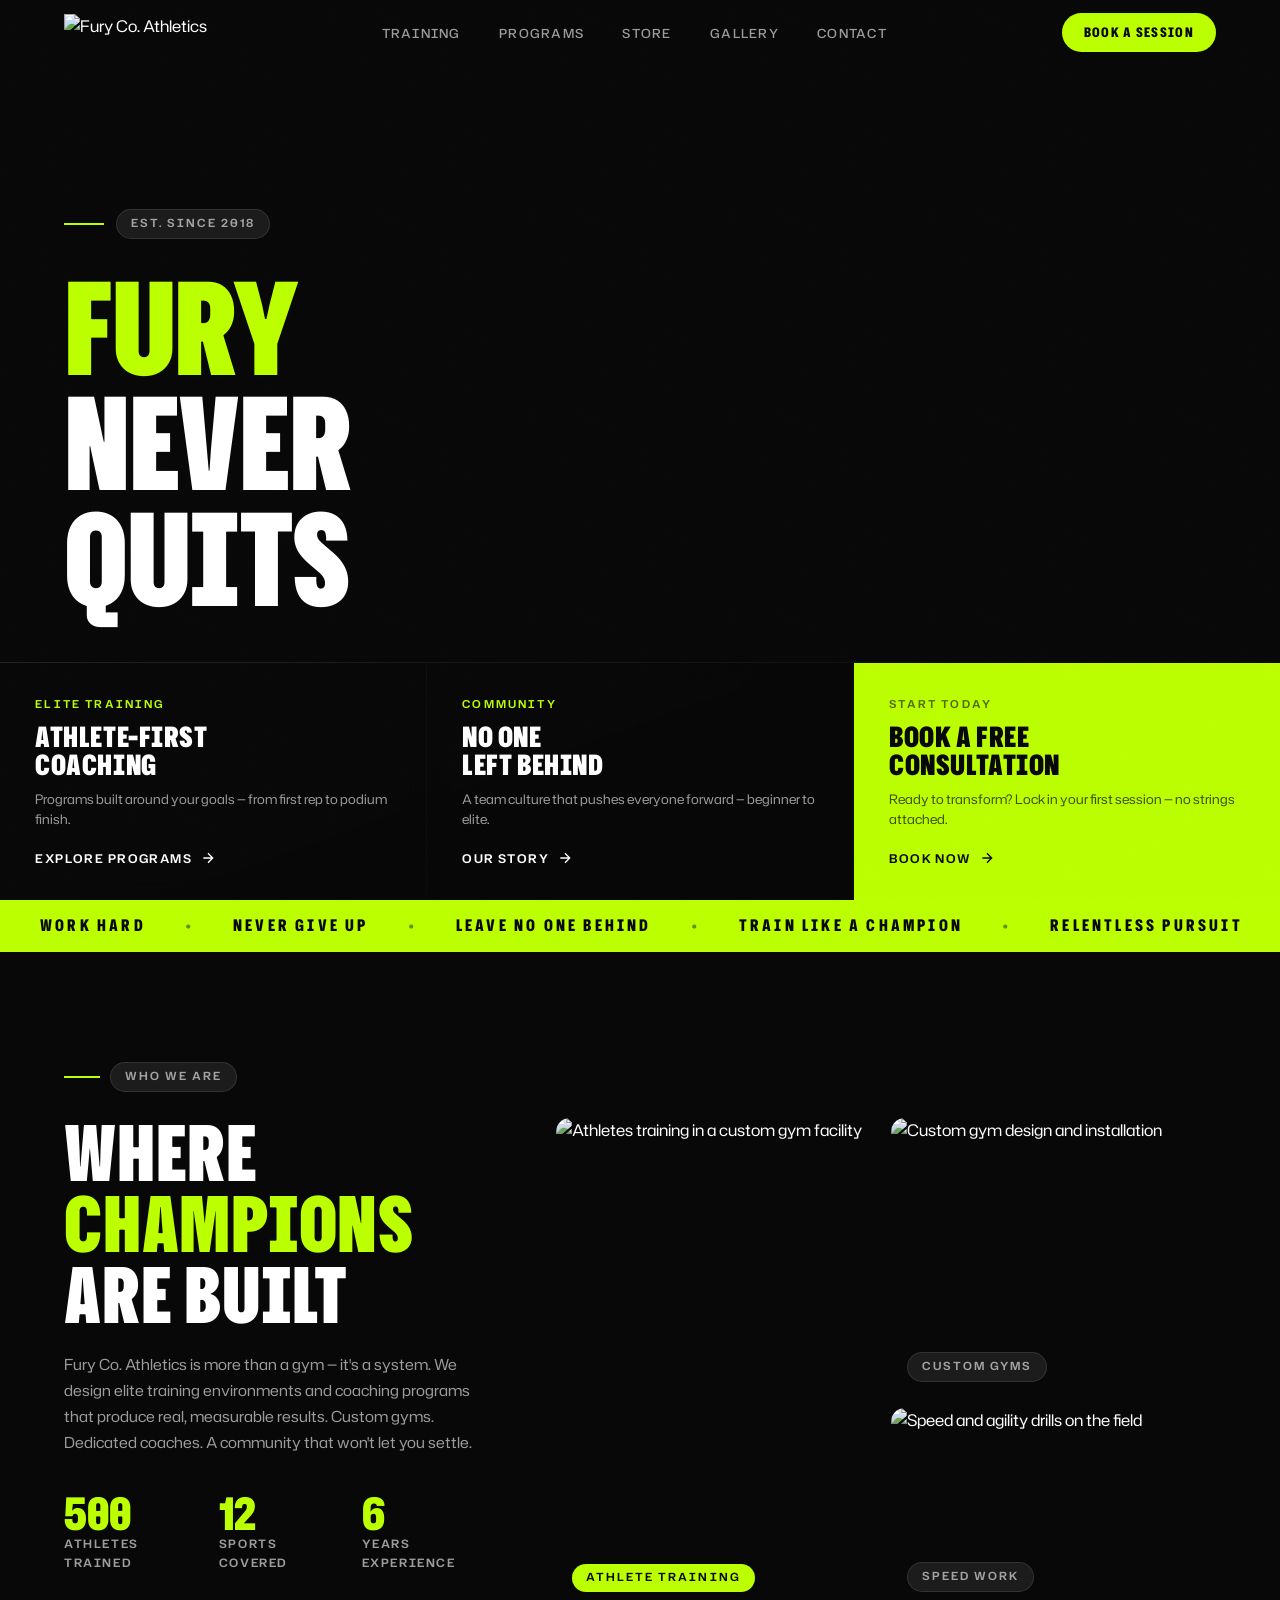
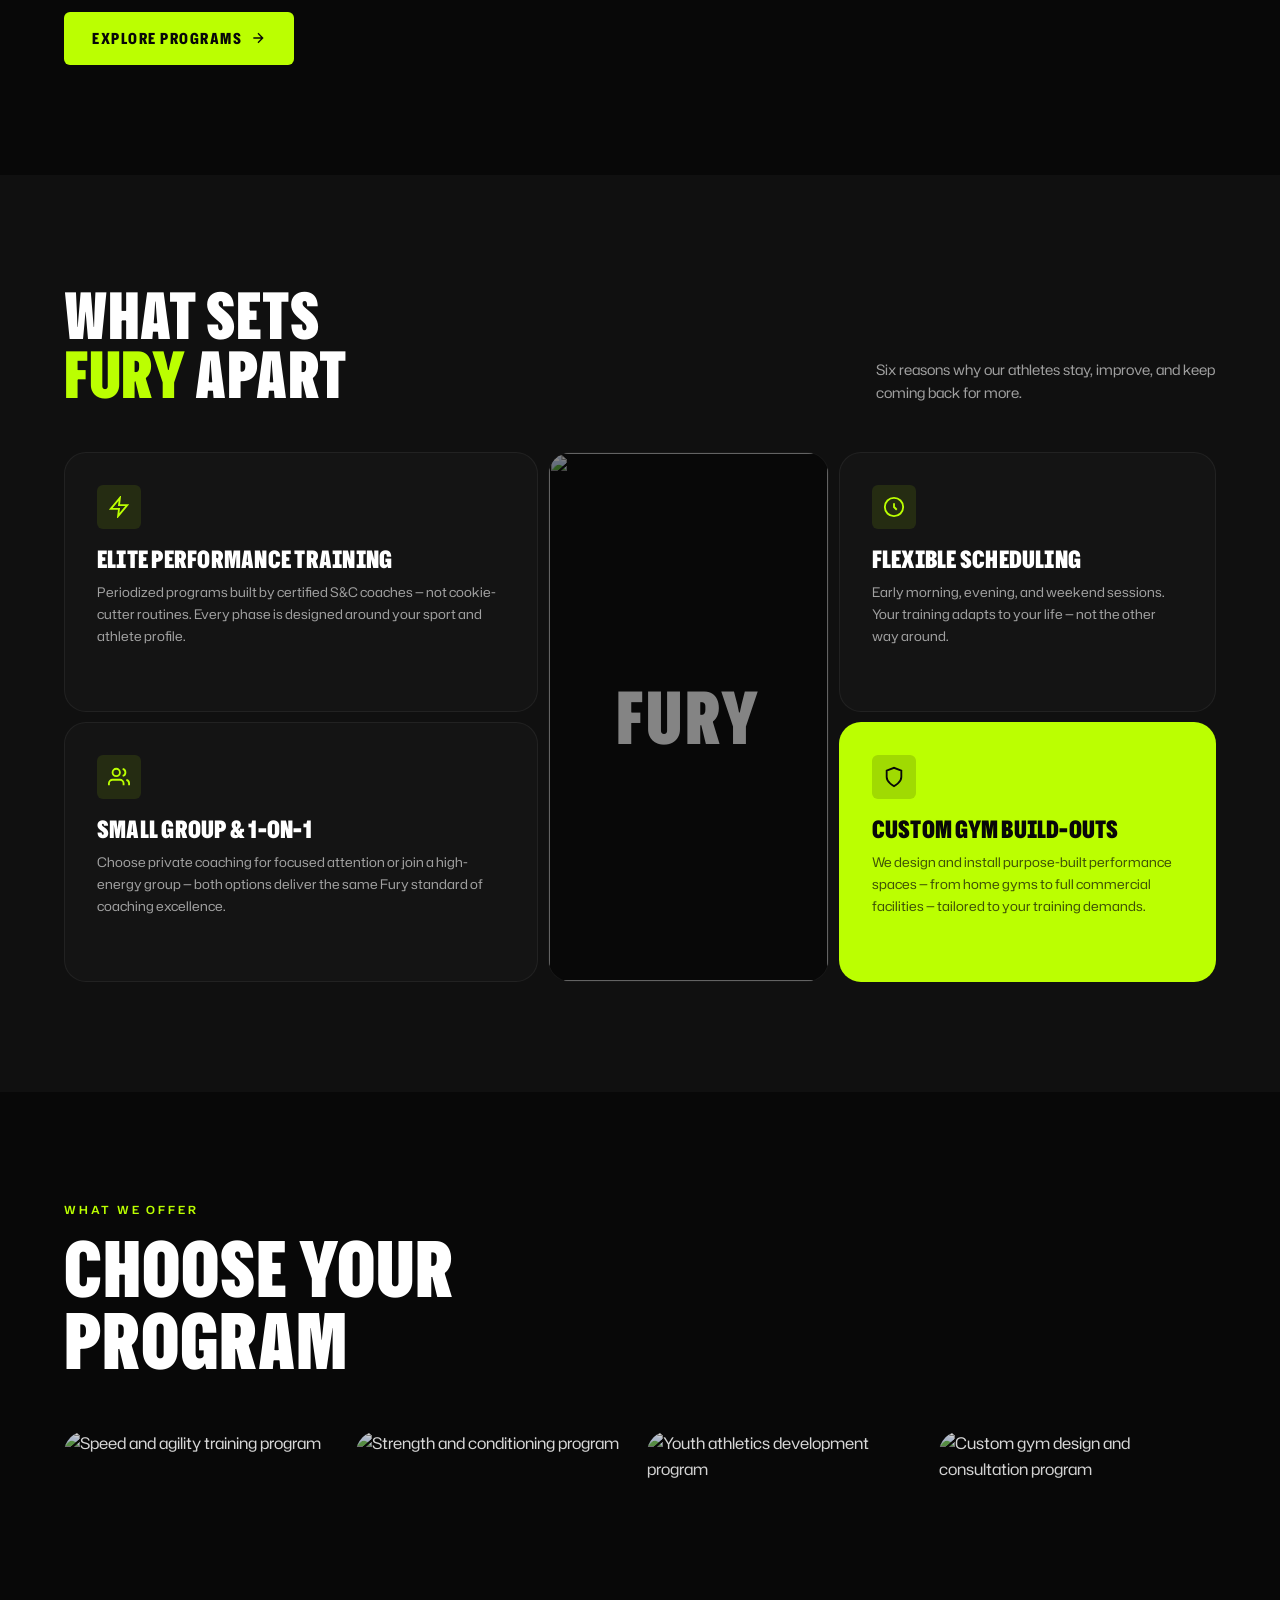
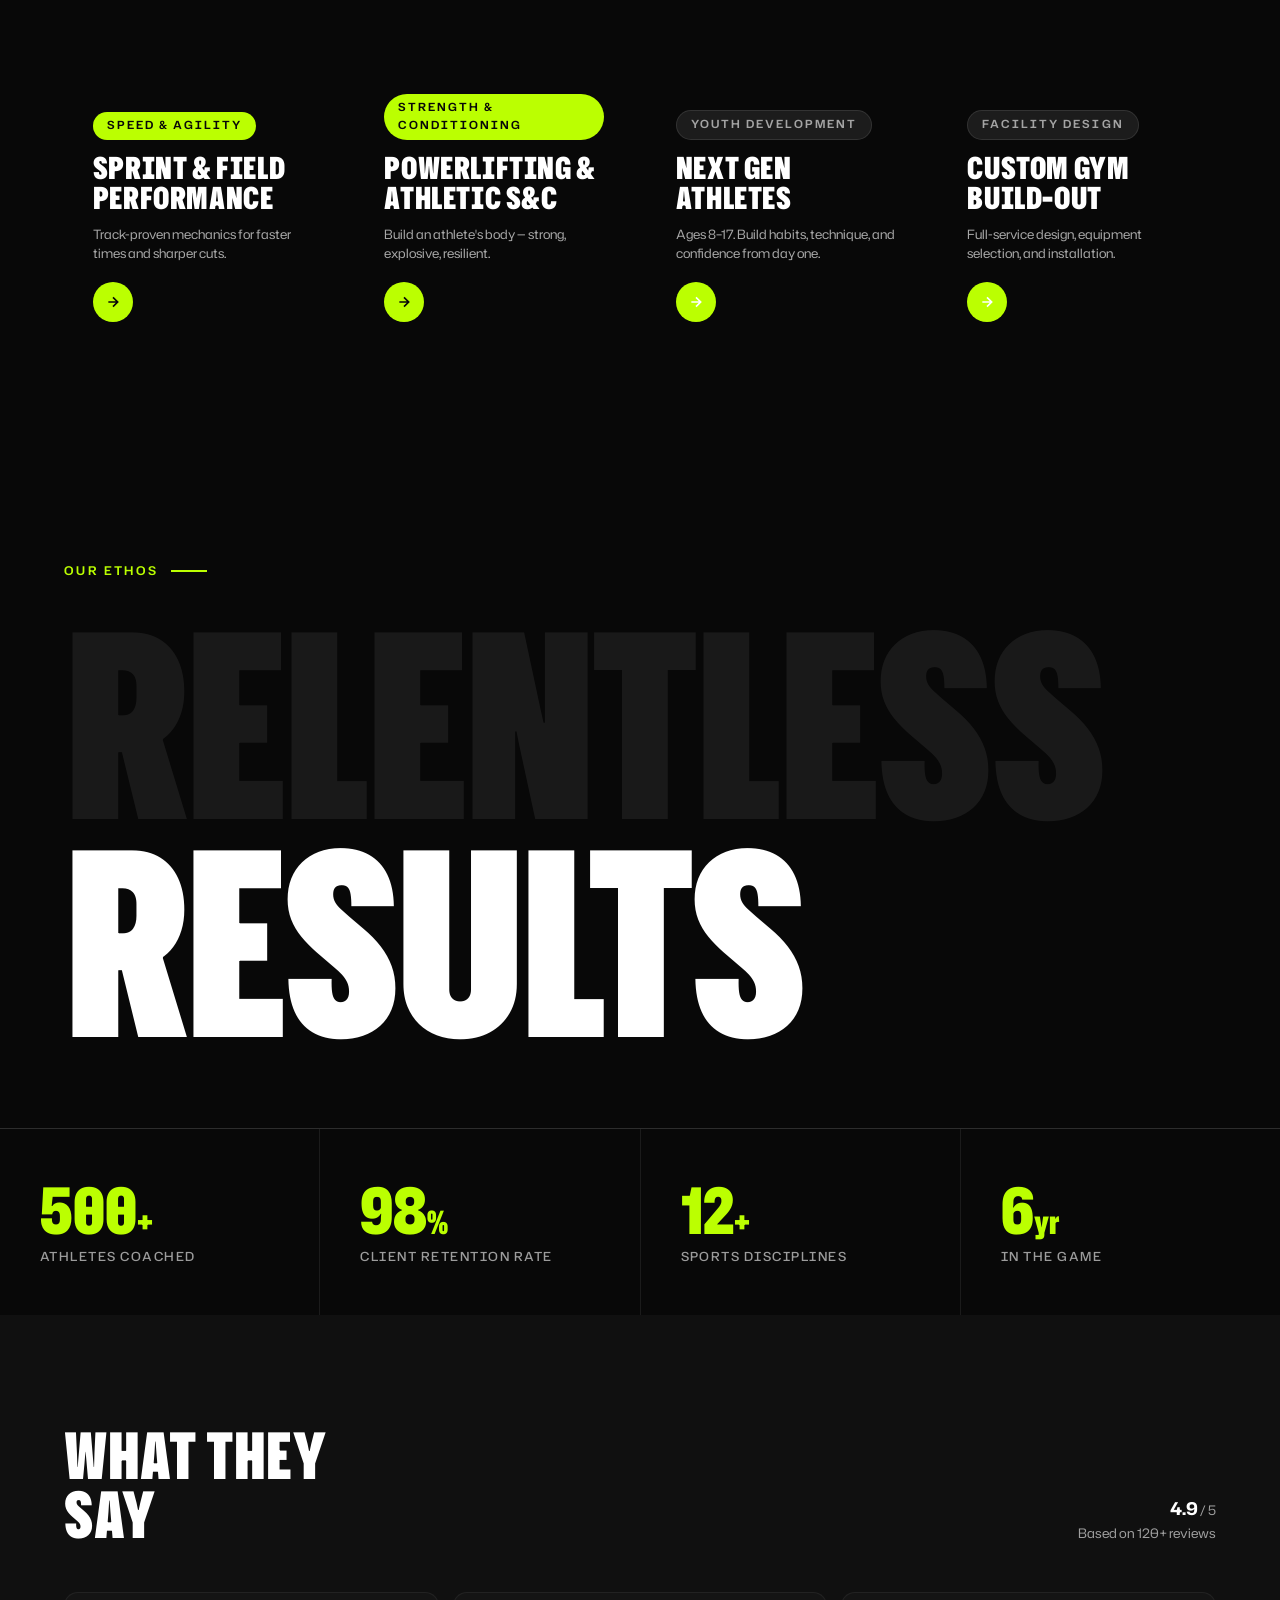
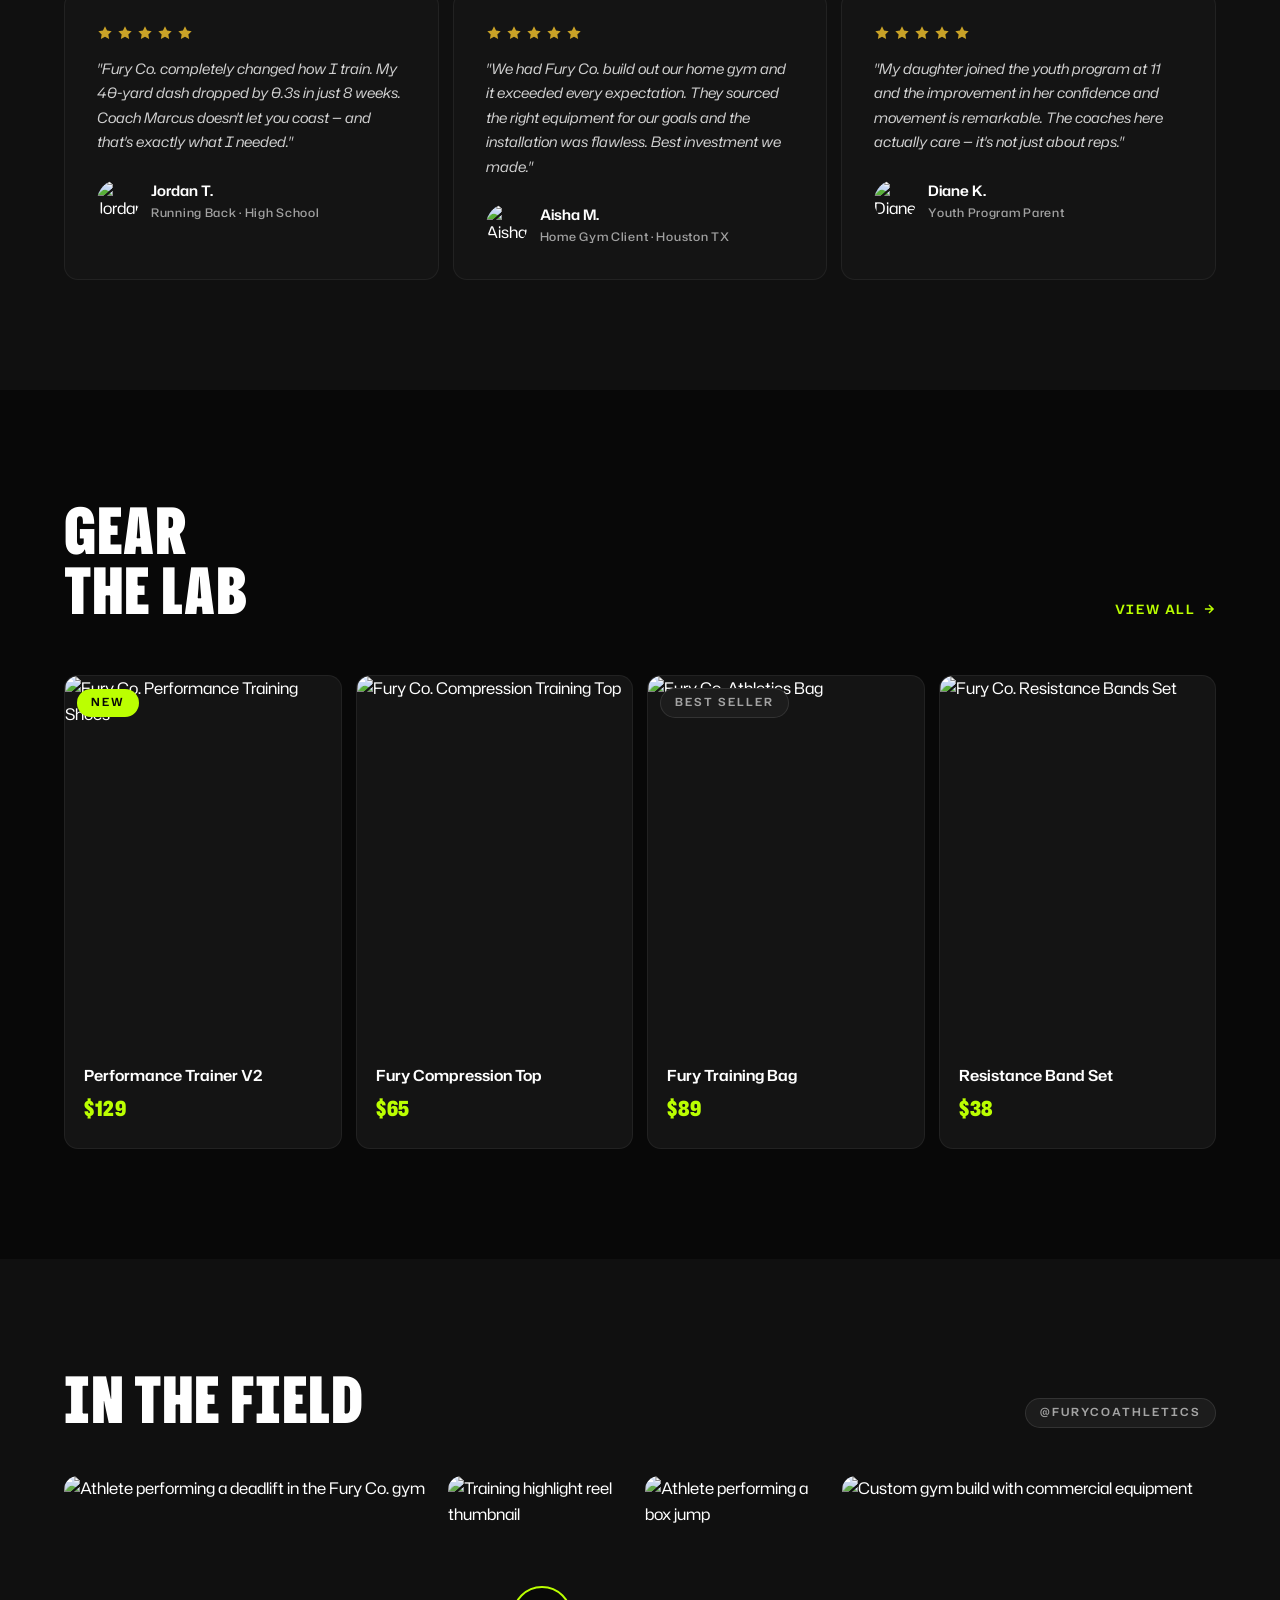
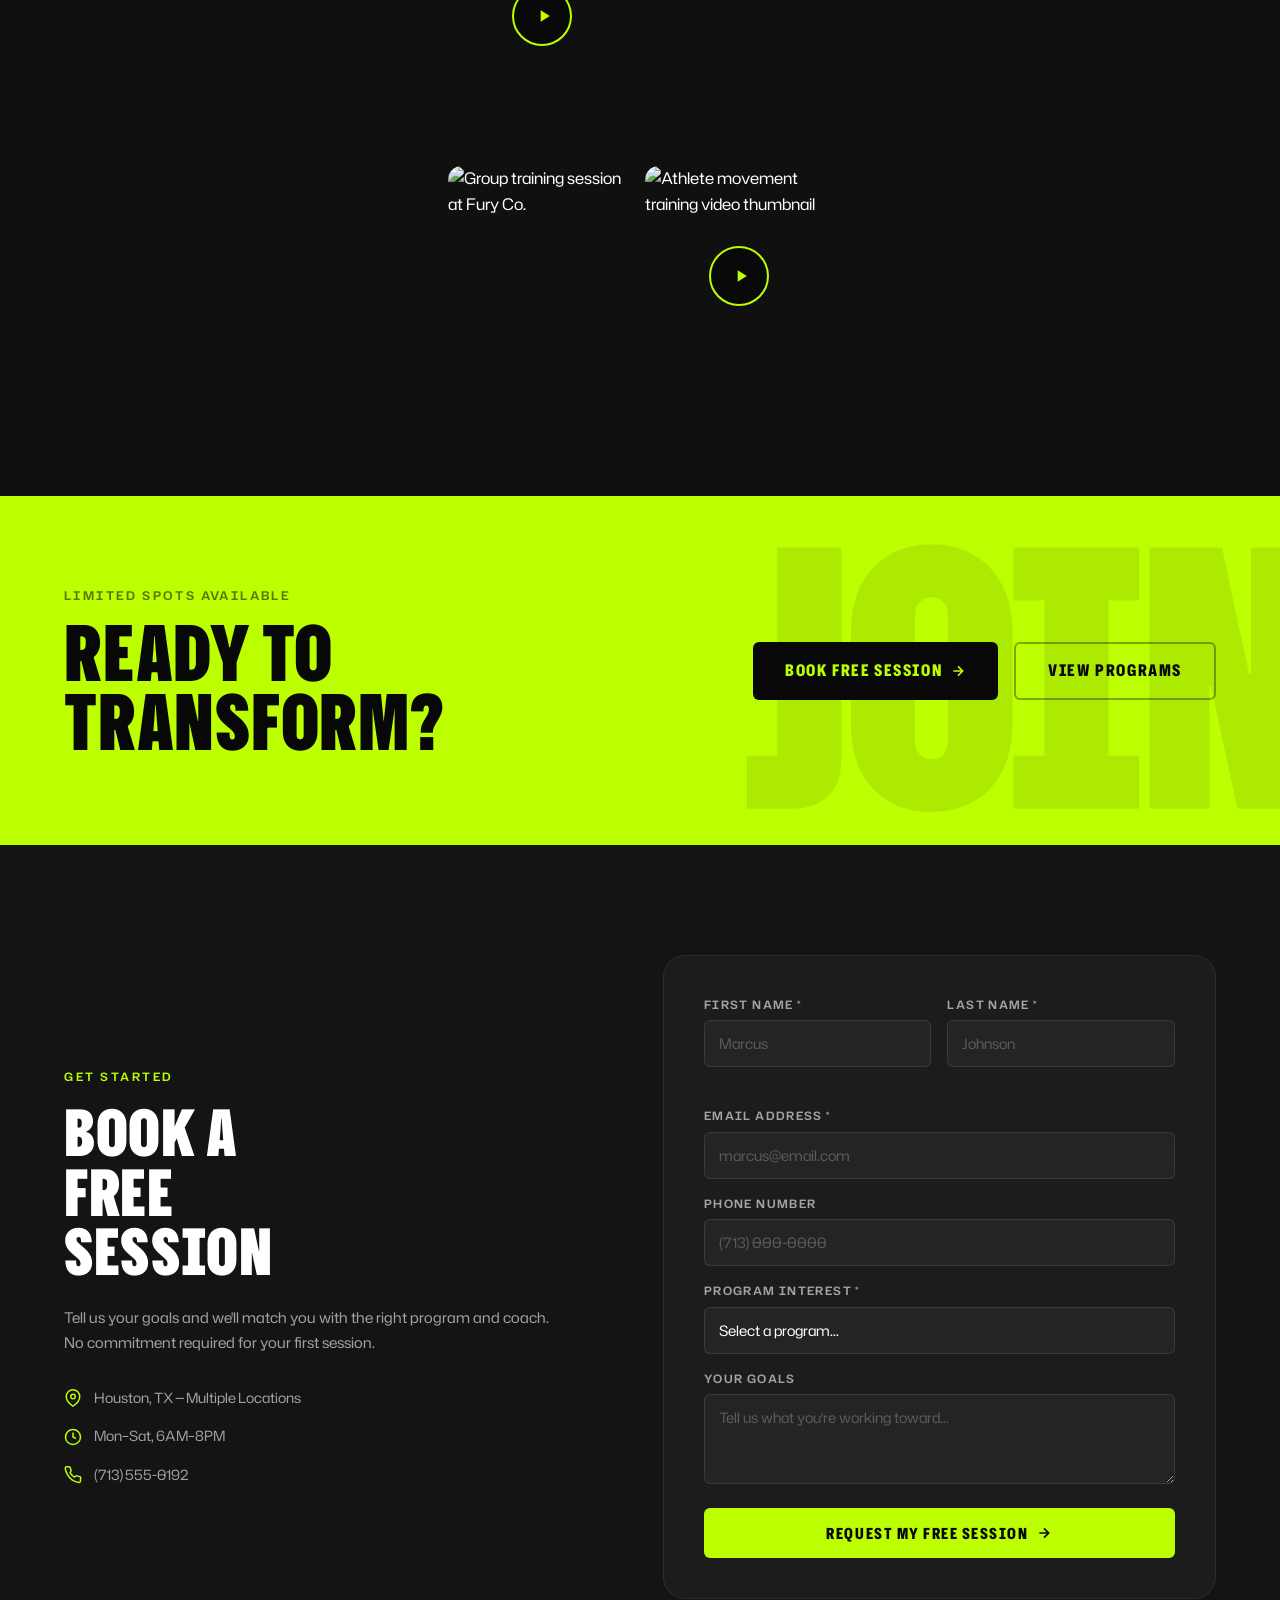
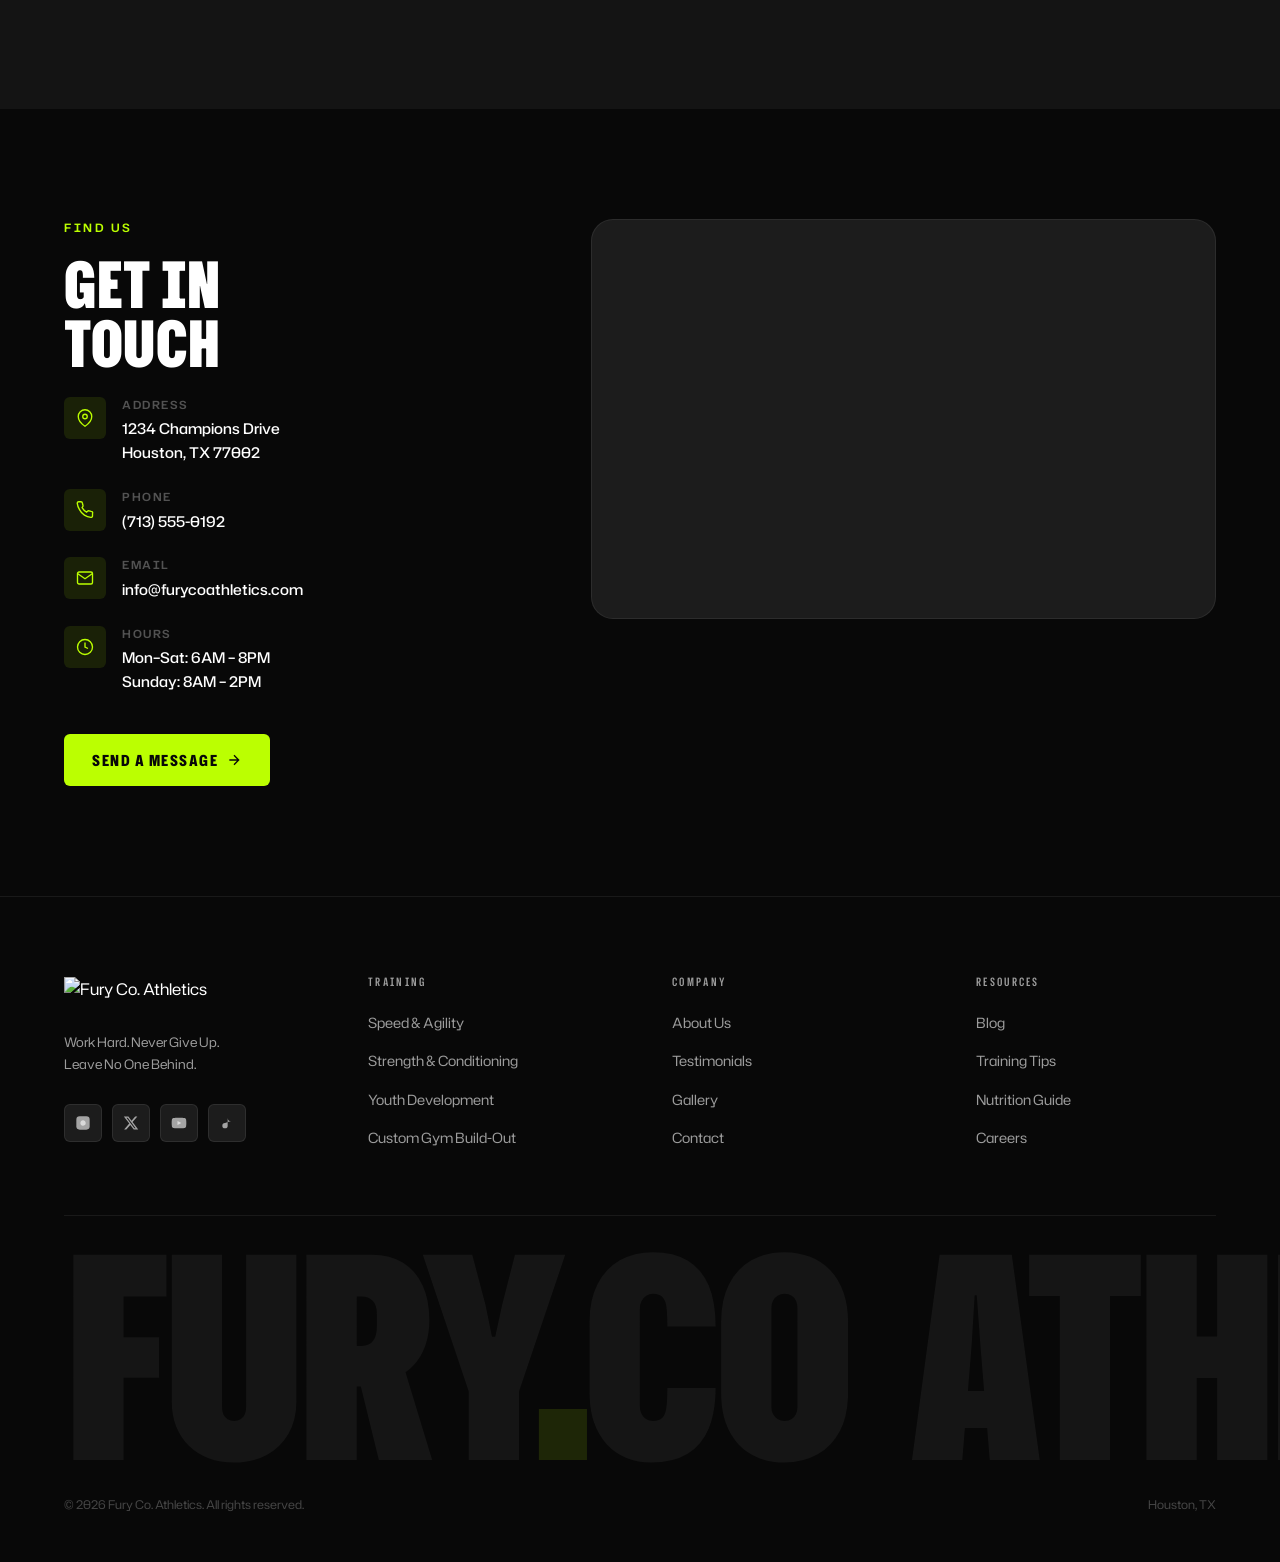
==== commit b45fbbbb: "Center play icon in gallery video items https://claude.ai/code/session_01NWpZ1LD2Wn4nMZAL9CQ9s4" ====
--- a/index.html
+++ b/index.html
@@ -723,7 +723,7 @@
     .gal-item:hover .gal-play-circle {
       transform: scale(1.12); background: rgba(187,255,1,0.18);
     }
-    .gal-play-circle svg { margin-left: 4px; }
+    .gal-play-circle svg { transform: translateX(2px); }
 
     /* ---- LIGHTBOX ---- */
     #lightbox {
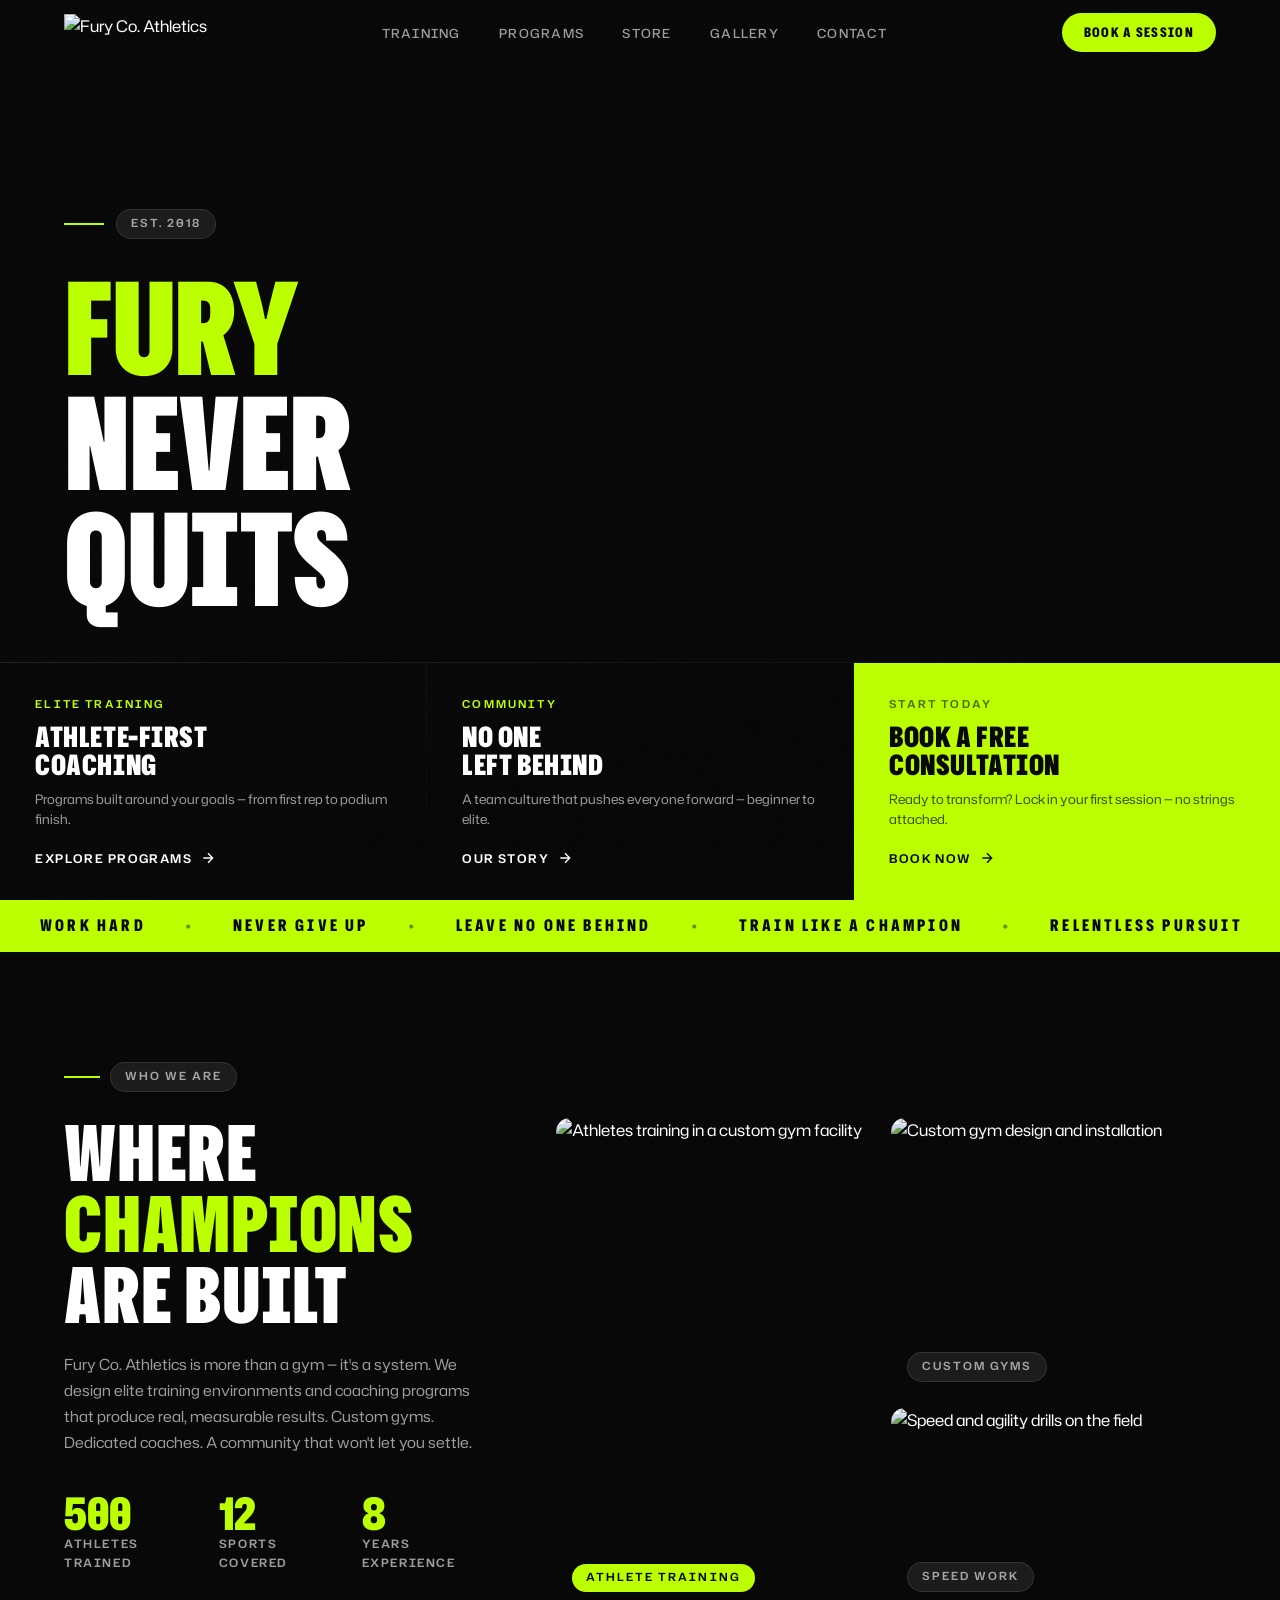
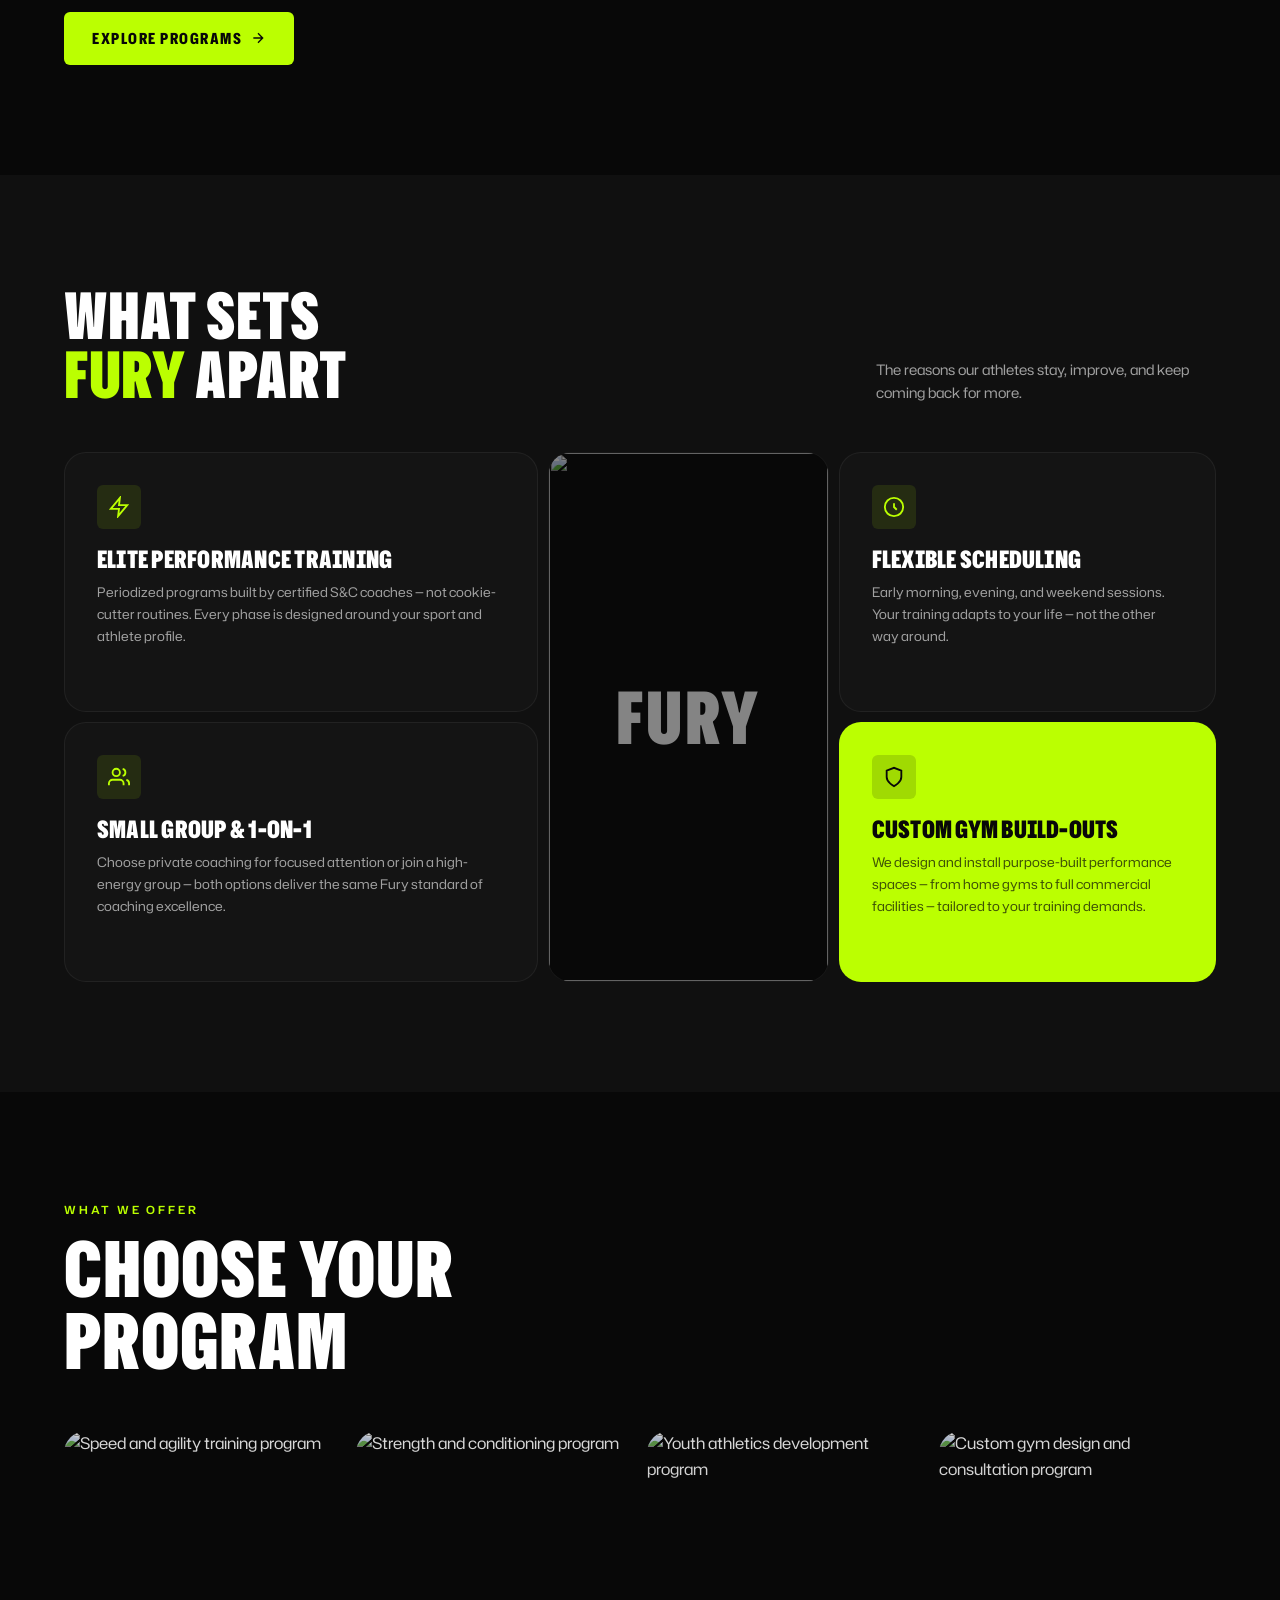
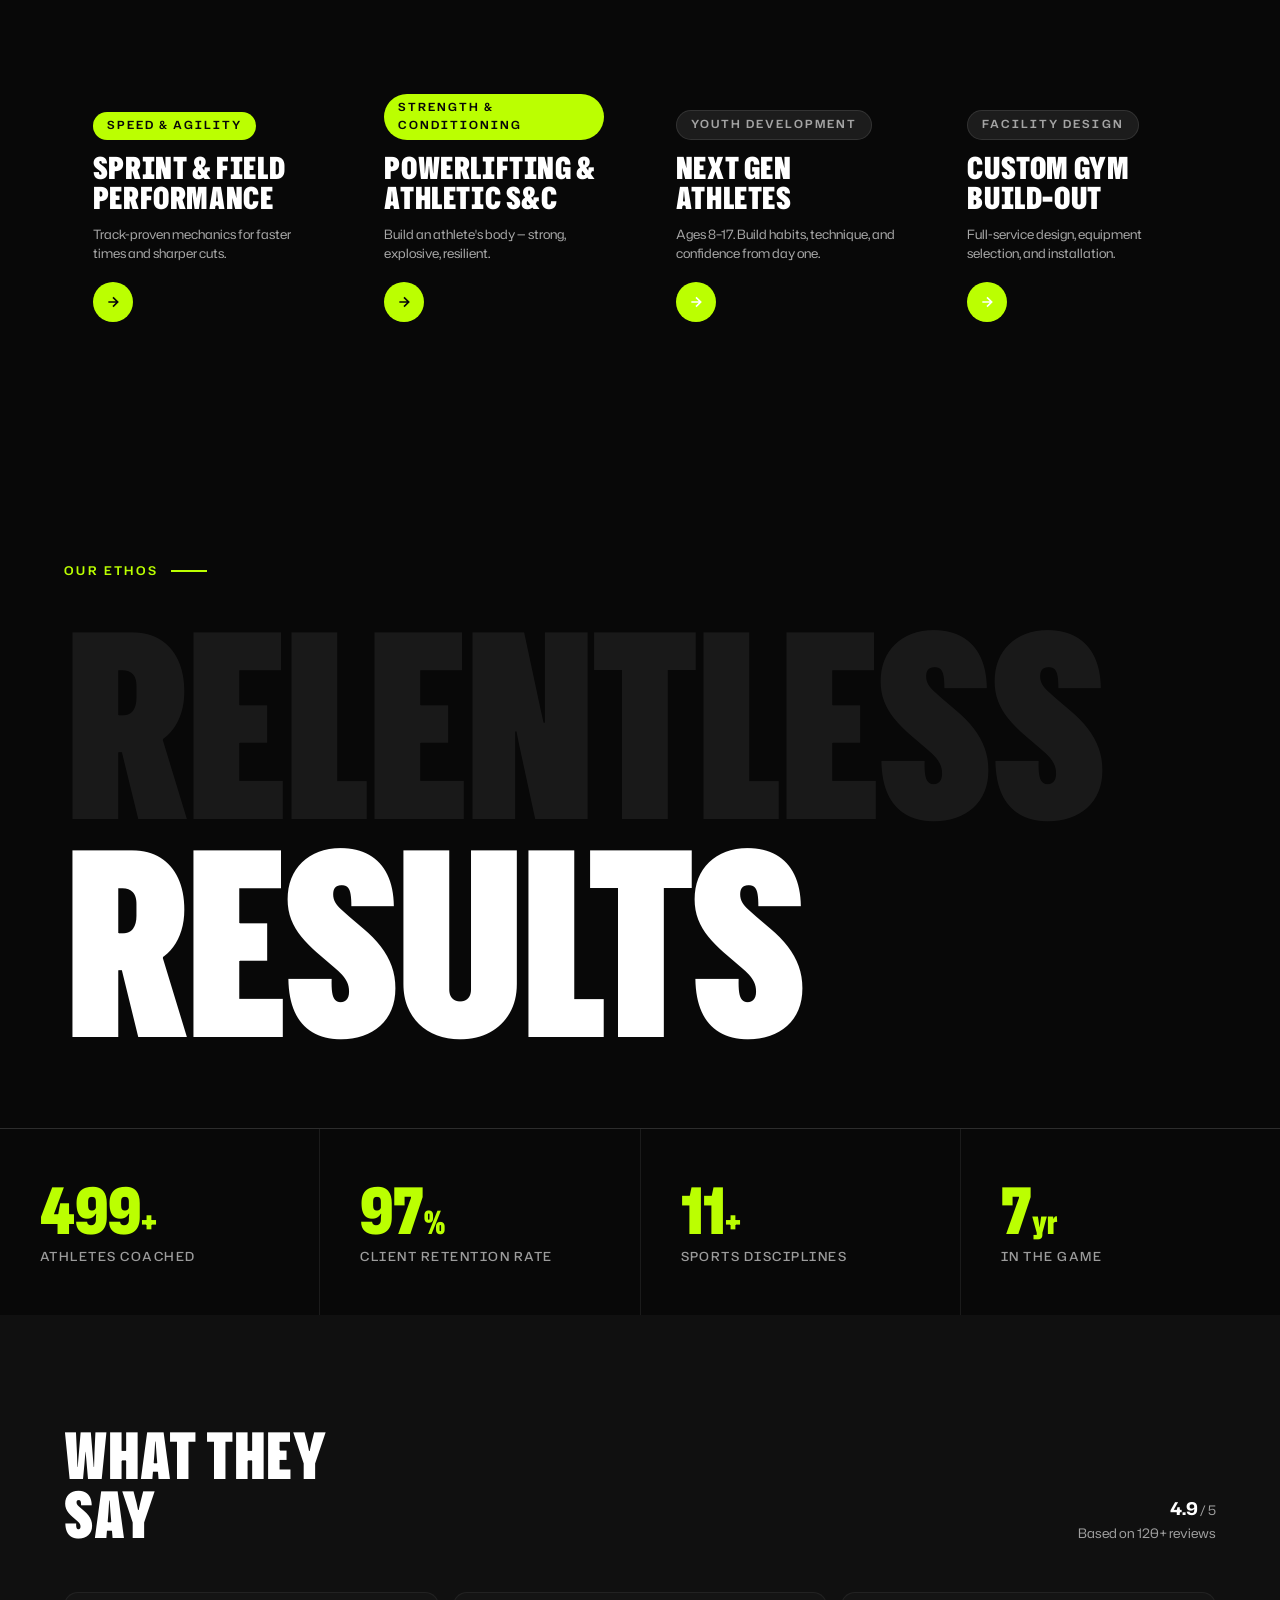
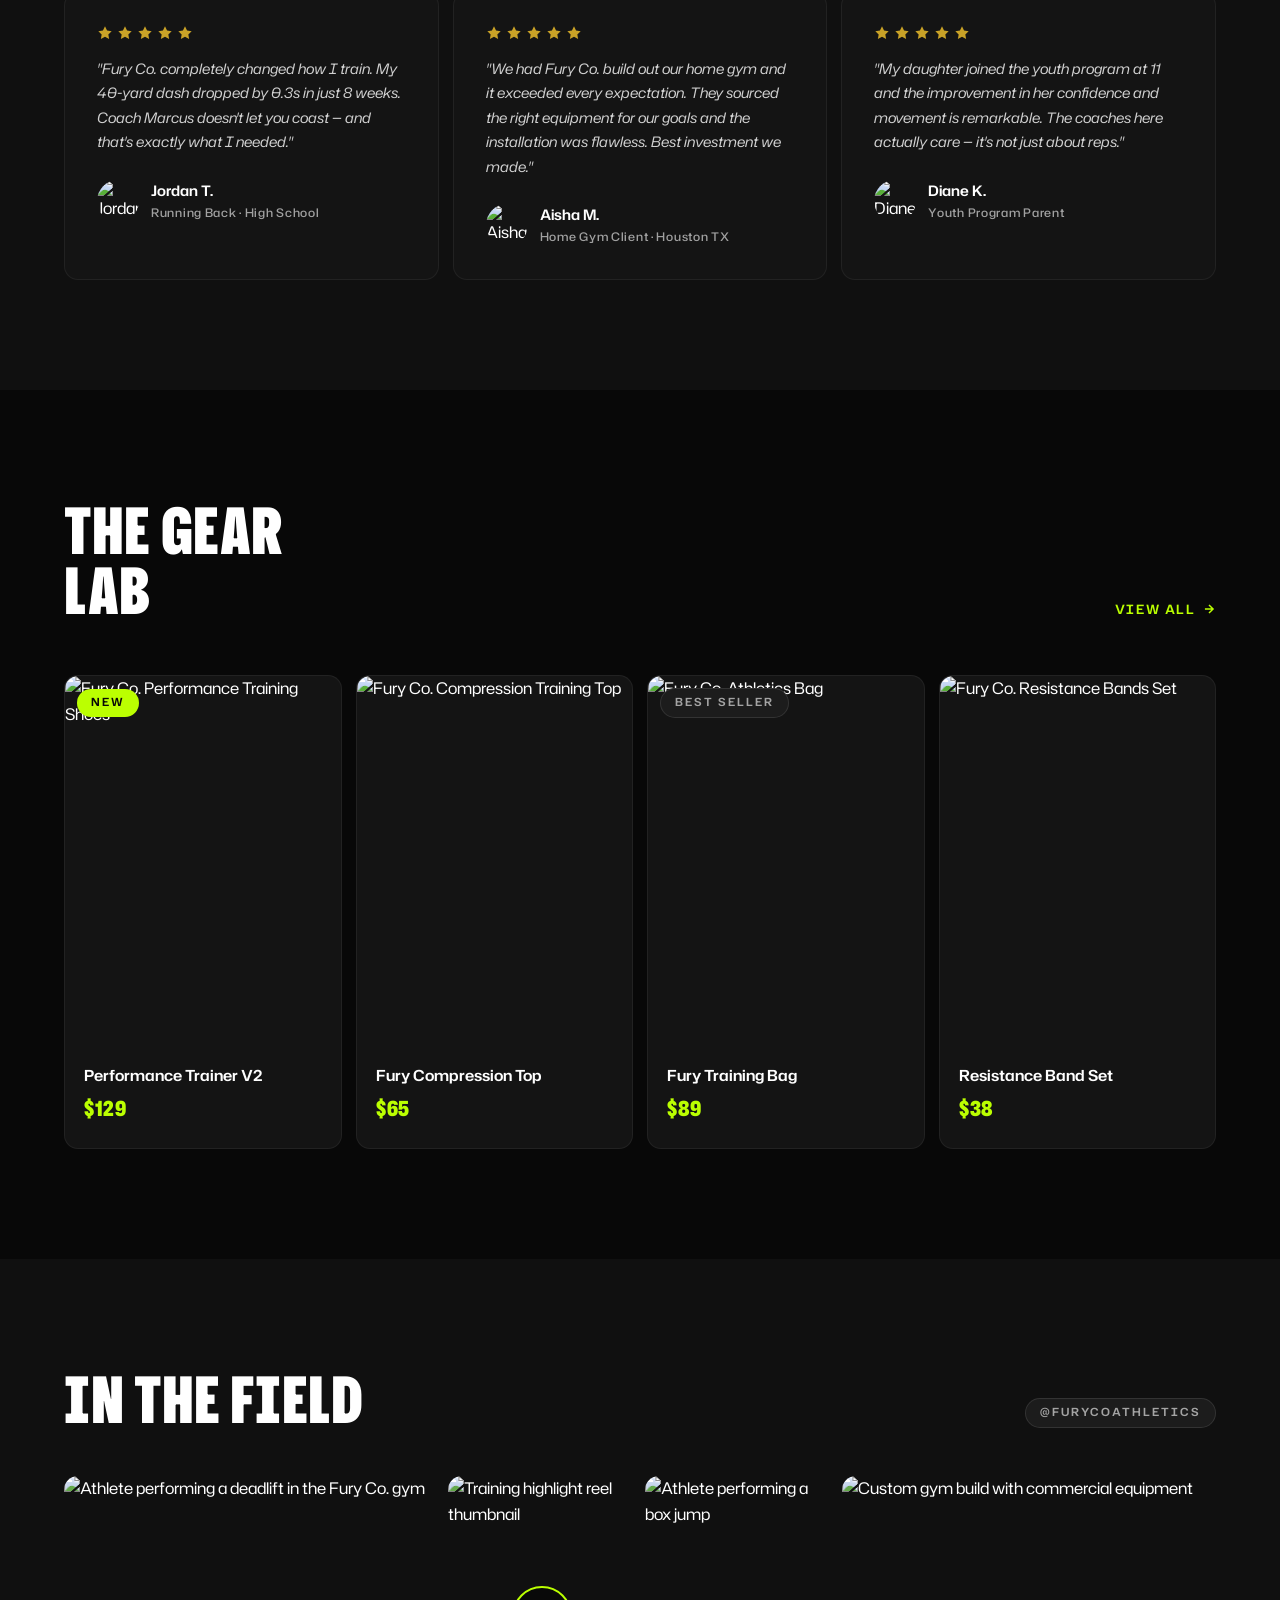
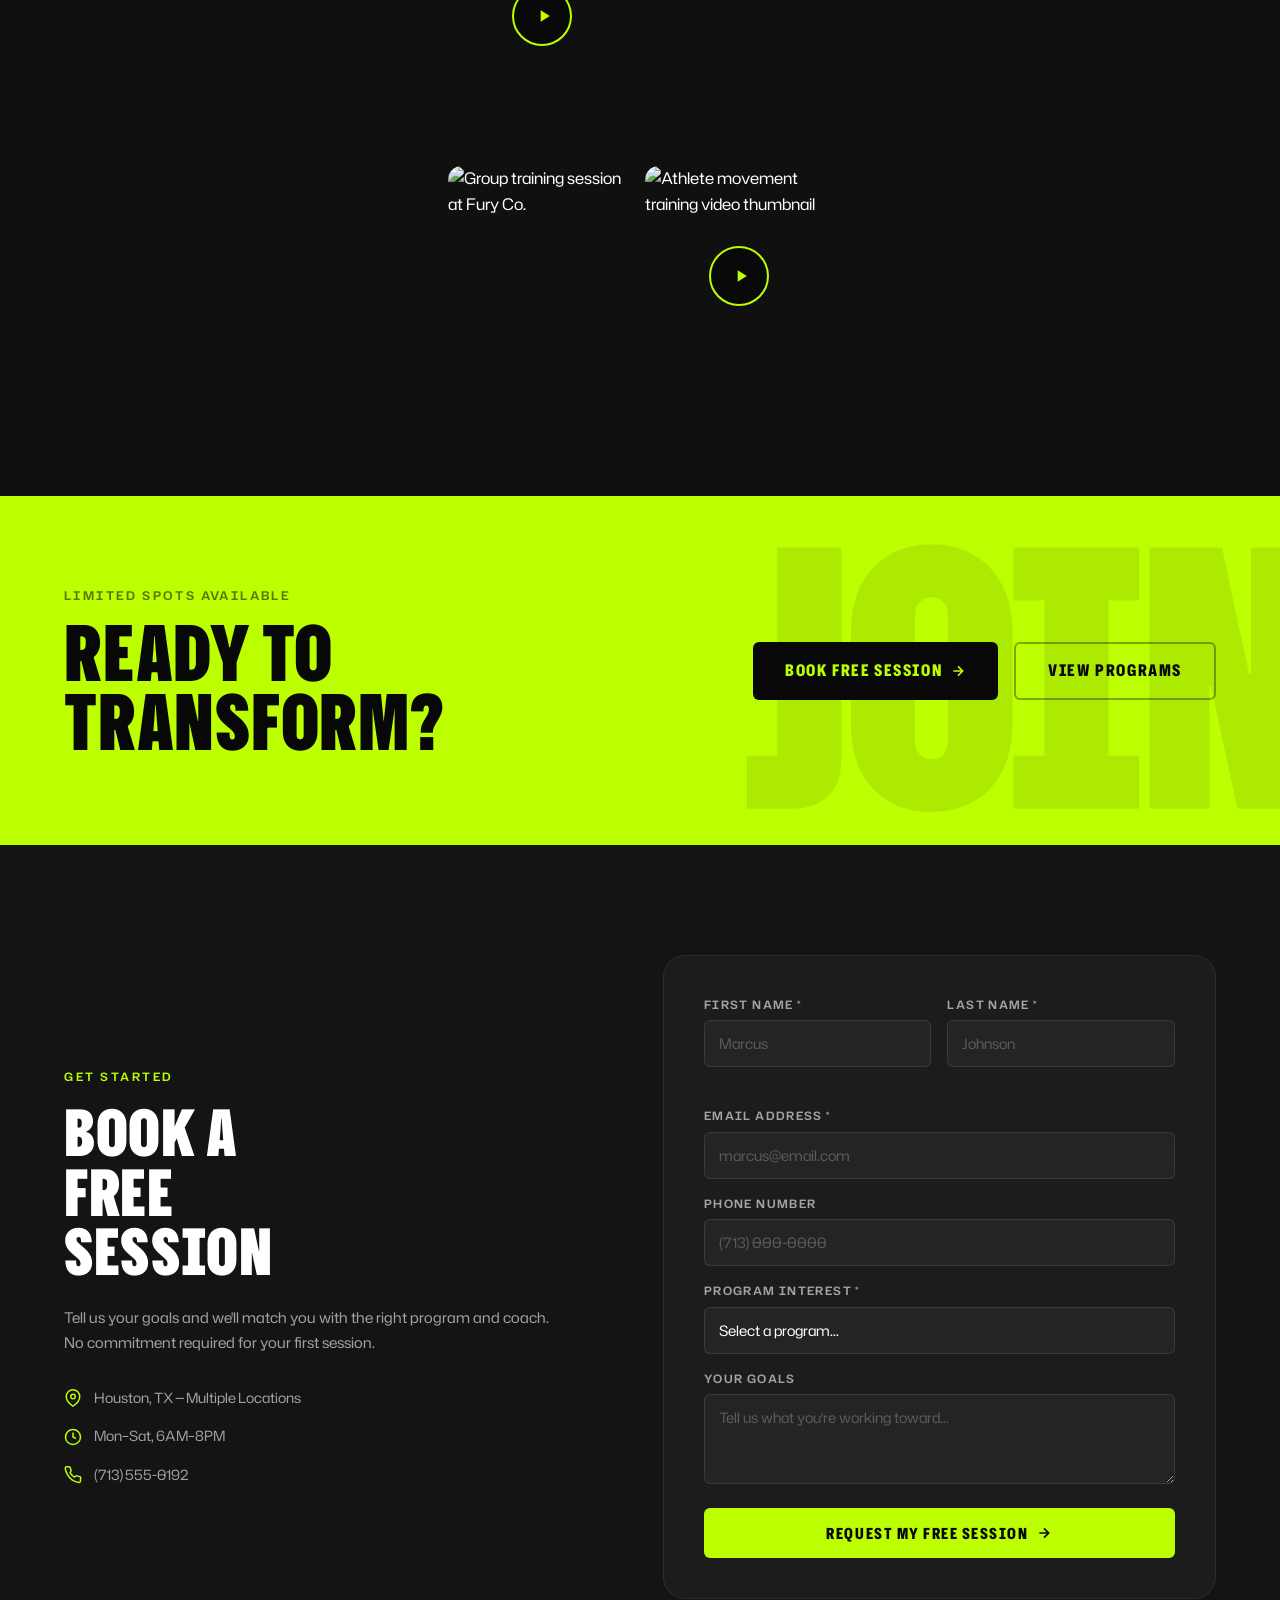
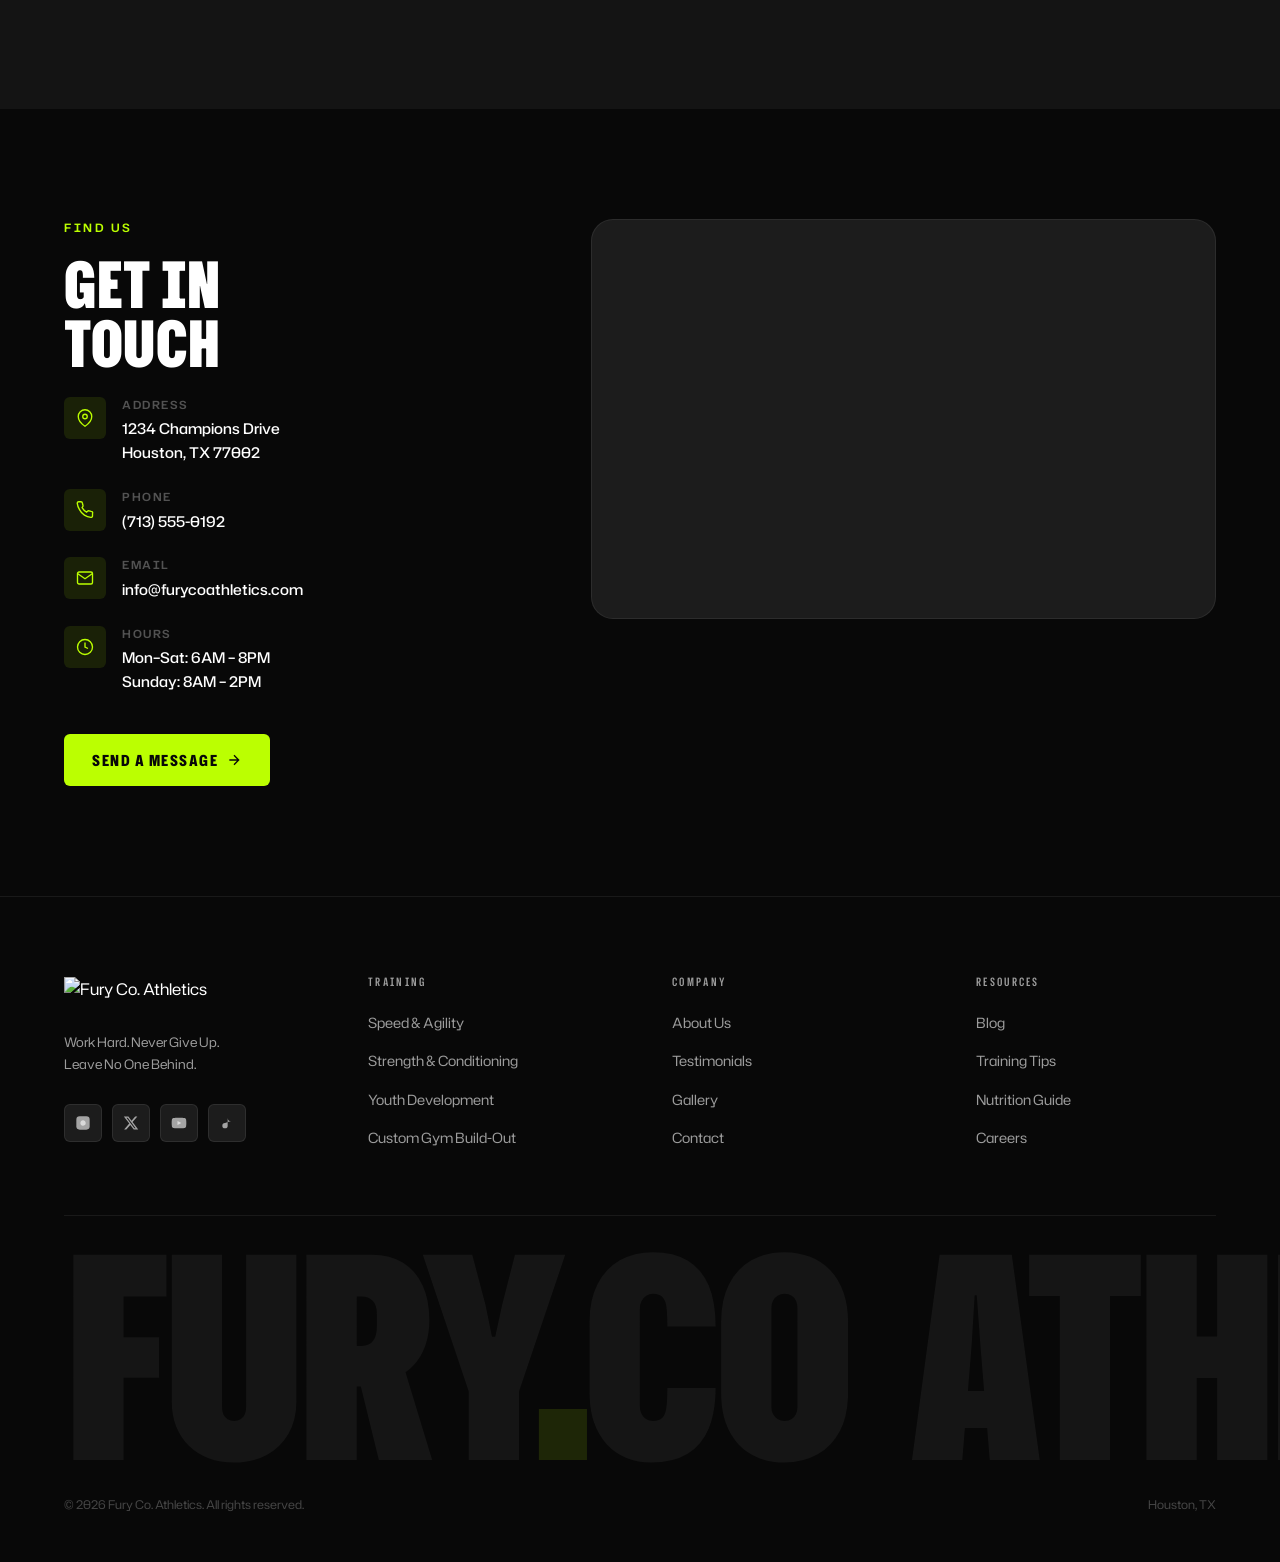
==== commit 303f96a6: "Bug fixes & cleanup: dead CSS, invalid attr, content/year consistency, reduced-motion - Remove unuse" ====
--- a/index.html
+++ b/index.html
@@ -5,8 +5,31 @@
   <meta name="viewport" content="width=device-width, initial-scale=1.0">
   <title>Fury Co. Athletics | Relentless Training. Proven Results.</title>
   <meta name="description" content="Elite athletics coaching, custom gyms, and a community built on hard work. Work Hard. Never Give Up. Leave No One Behind.">
+  <meta name="theme-color" content="#080808">
+  <link rel="canonical" href="https://furycoathletics.com/">
+
+  <!-- Open Graph / social sharing -->
+  <meta property="og:type" content="website">
+  <meta property="og:site_name" content="Fury Co. Athletics">
+  <meta property="og:title" content="Fury Co. Athletics | Relentless Training. Proven Results.">
+  <meta property="og:description" content="Elite athletics coaching, custom gyms, and a community built on hard work. Work Hard. Never Give Up. Leave No One Behind.">
+  <meta property="og:url" content="https://furycoathletics.com/">
+  <meta property="og:image" content="https://furycompany.com/cdn/shop/files/Logos_Transparent-73.png?v=1722801560&width=1200">
+  <meta name="twitter:card" content="summary_large_image">
+  <meta name="twitter:title" content="Fury Co. Athletics | Relentless Training. Proven Results.">
+  <meta name="twitter:description" content="Elite athletics coaching, custom gyms, and a community built on hard work.">
+  <meta name="twitter:image" content="https://furycompany.com/cdn/shop/files/Logos_Transparent-73.png?v=1722801560&width=1200">
+
+  <!-- Favicon (inline SVG — lime mark, no extra request) -->
+  <link rel="icon" href="data:image/svg+xml,%3Csvg%20xmlns='http://www.w3.org/2000/svg'%20viewBox='0%200%20100%20100'%3E%3Crect%20width='100'%20height='100'%20rx='22'%20fill='%23BBFF01'/%3E%3Ctext%20x='50'%20y='75'%20font-family='Arial,sans-serif'%20font-size='72'%20font-weight='900'%20text-anchor='middle'%20fill='%23080808'%3EF%3C/text%3E%3C/svg%3E">
+
+  <!-- Preload hero background (LCP image — CSS backgrounds are discovered late) -->
+  <link rel="preload" as="image" href="https://images.unsplash.com/photo-1534438327276-14e5300c3a48?w=1800&q=80" fetchpriority="high">
+
+  <!-- Fonts: preconnect + swap to avoid invisible text during load -->
   <link rel="preconnect" href="https://fonts.googleapis.com">
   <link rel="preconnect" href="https://fonts.gstatic.com" crossorigin>
+  <link rel="preload" as="style" href="https://fonts.googleapis.com/css2?family=Hubot+Sans:wdth,wght@75..125,200..900&display=swap">
   <link href="https://fonts.googleapis.com/css2?family=Hubot+Sans:wdth,wght@75..125,200..900&display=swap" rel="stylesheet">
   <style>
     /* ============================================================
@@ -15,6 +38,7 @@
     *, *::before, *::after { margin: 0; padding: 0; box-sizing: border-box; }
 
     :root {
+      --font:        'Hubot Sans', sans-serif;
       --black:       #080808;
       --black-2:     #101010;
       --black-3:     #141414;
@@ -39,7 +63,7 @@
 
     html { scroll-behavior: smooth; font-size: 16px; }
     body {
-      font-family: 'Hubot Sans', sans-serif;
+      font-family: var(--font);
       font-variation-settings: "wdth" 100;
       background: var(--black);
       color: var(--white);
@@ -49,7 +73,7 @@
 
     /* Hubot Sans variable — condensed + heavy for all display/heading text */
     h1, h2, h3, h4 {
-      font-family: 'Hubot Sans', sans-serif;
+      font-family: var(--font);
       font-variation-settings: "wdth" 75;
       font-weight: 900;
       letter-spacing: 0.01em;
@@ -76,12 +100,11 @@
     }
     .pill-lime  { background: var(--lime); color: #080808; }
     .pill-dark  { background: var(--black-4); color: var(--white-60); border: 1px solid rgba(255,255,255,0.1); }
-    .pill-outline { background: transparent; border: 1px solid rgba(255,255,255,0.25); color: var(--white-60); }
 
     /* ---- Buttons ---- */
     .btn {
       display: inline-flex; align-items: center; justify-content: center; gap: 8px;
-      font-family: 'Hubot Sans', sans-serif;
+      font-family: var(--font);
       font-variation-settings: "wdth" 82;
       font-weight: 800;
       font-size: 0.95rem; letter-spacing: 0.1em;
@@ -100,7 +123,6 @@
       border: 1.5px solid rgba(255,255,255,0.28);
     }
     .btn-ghost:hover { border-color: #fff; }
-    .btn-black { background: var(--black); color: #fff; }
 
     /* ---- Scroll reveal ---- */
     .rev {
@@ -157,7 +179,7 @@
 
     .nav-right { display: flex; align-items: center; gap: 1rem; }
     .nav-cta {
-      font-family: 'Hubot Sans', sans-serif;
+      font-family: var(--font);
       font-variation-settings: "wdth" 82;
       font-weight: 800;
       font-size: 0.82rem; letter-spacing: 0.1em;
@@ -192,7 +214,7 @@
     }
     .nav-drawer.open { display: flex; }
     .nav-drawer a {
-      font-family: 'Hubot Sans', sans-serif;
+      font-family: var(--font);
       font-variation-settings: "wdth" 75;
       font-weight: 900;
       font-size: 2.4rem; letter-spacing: 0.04em;
@@ -282,7 +304,7 @@
       margin-bottom: 0.6rem;
     }
     .hero-card-title {
-      font-family: 'Hubot Sans', sans-serif;
+      font-family: var(--font);
       font-variation-settings: "wdth" 78;
       font-weight: 900;
       font-size: 1.75rem; line-height: 1; letter-spacing: 0.02em;
@@ -324,7 +346,7 @@
       animation: marquee-scroll 26s linear infinite;
     }
     .marquee-track span {
-      font-family: 'Hubot Sans', sans-serif;
+      font-family: var(--font);
       font-variation-settings: "wdth" 80;
       font-weight: 800;
       font-size: 1rem; letter-spacing: 0.2em;
@@ -365,7 +387,7 @@
     }
     .sc-stats { display: flex; gap: 2.5rem; margin-bottom: 2.5rem; }
     .sc-stat-num {
-      font-family: 'Hubot Sans', sans-serif;
+      font-family: var(--font);
       font-variation-settings: "wdth" 75;
       font-weight: 900;
       font-size: 2.8rem; line-height: 1; color: var(--lime);
@@ -461,7 +483,7 @@
       background: rgba(8,8,8,0.5);
     }
     .bc-2-word {
-      font-family: 'Hubot Sans', sans-serif;
+      font-family: var(--font);
       font-variation-settings: "wdth" 72;
       font-weight: 900;
       font-size: 4.5rem; letter-spacing: 0.04em;
@@ -516,7 +538,7 @@
     }
     .prog-card-sport { margin-bottom: 0.8rem; }
     .prog-card-name {
-      font-family: 'Hubot Sans', sans-serif;
+      font-family: var(--font);
       font-variation-settings: "wdth" 78;
       font-weight: 900;
       font-size: 1.9rem; letter-spacing: 0.02em;
@@ -551,7 +573,7 @@
       text-transform: uppercase; color: var(--lime);
     }
     .bigtype-word {
-      font-family: 'Hubot Sans', sans-serif;
+      font-family: var(--font);
       font-variation-settings: "wdth" 68;
       font-weight: 900;
       font-size: clamp(8rem, 20vw, 22rem);
@@ -573,13 +595,13 @@
     }
     .bigtype-stat { padding: 3rem 2.5rem; background: var(--black); }
     .bigtype-stat-num {
-      font-family: 'Hubot Sans', sans-serif;
+      font-family: var(--font);
       font-variation-settings: "wdth" 75;
       font-weight: 900;
       font-size: 4rem; line-height: 1; color: var(--lime);
     }
     .bigtype-stat-unit {
-      font-family: 'Hubot Sans', sans-serif;
+      font-family: var(--font);
       font-variation-settings: "wdth" 75;
       font-weight: 900;
       font-size: 2rem; color: var(--lime);
@@ -661,7 +683,7 @@
       position: absolute; bottom: 0; left: 0; right: 0;
       background: var(--lime); color: #080808;
       padding: 14px; text-align: center;
-      font-family: 'Hubot Sans', sans-serif;
+      font-family: var(--font);
       font-variation-settings: "wdth" 82;
       font-weight: 800;
       font-size: 0.9rem; letter-spacing: 0.12em; text-transform: uppercase;
@@ -671,7 +693,7 @@
     .prod-info { padding: 1.2rem 1.2rem 1.4rem; }
     .prod-name { font-weight: 600; font-size: 0.95rem; margin-bottom: 5px; }
     .prod-price {
-      font-family: 'Hubot Sans', sans-serif;
+      font-family: var(--font);
       font-variation-settings: "wdth" 78;
       font-weight: 900;
       font-size: 1.3rem; color: var(--lime); letter-spacing: 0.04em;
@@ -783,7 +805,7 @@
     #cta-band::before {
       content: 'JOIN';
       position: absolute; right: -2rem; top: 50%; transform: translateY(-50%);
-      font-family: 'Hubot Sans', sans-serif;
+      font-family: var(--font);
       font-variation-settings: "wdth" 68;
       font-weight: 900;
       font-size: clamp(12rem, 28vw, 28rem);
@@ -806,7 +828,7 @@
     .cta-band-btns { display: flex; gap: 1rem; flex-wrap: wrap; }
     .btn-black-solid {
       background: #080808; color: var(--lime);
-      font-family: 'Hubot Sans', sans-serif;
+      font-family: var(--font);
       font-variation-settings: "wdth" 82; font-weight: 800;
       font-size: 1rem; letter-spacing: 0.1em; text-transform: uppercase;
       padding: 15px 32px; border-radius: var(--radius-sm);
@@ -816,7 +838,7 @@
     .btn-black-solid:hover { transform: translateY(-2px); background: #1a1a1a; }
     .btn-lime-outline {
       background: transparent; color: #080808;
-      font-family: 'Hubot Sans', sans-serif;
+      font-family: var(--font);
       font-variation-settings: "wdth" 82; font-weight: 800;
       font-size: 1rem; letter-spacing: 0.1em; text-transform: uppercase;
       padding: 14px 32px; border: 2px solid rgba(8,8,8,0.35);
@@ -862,7 +884,7 @@
     .form-input, .form-select, .form-textarea {
       background: var(--black-5); border: 1px solid rgba(255,255,255,0.1);
       border-radius: var(--radius-sm); color: #fff;
-      font-family: 'Hubot Sans', sans-serif; font-variation-settings: "wdth" 100; font-size: 0.9rem;
+      font-family: var(--font); font-variation-settings: "wdth" 100; font-size: 0.9rem;
       padding: 12px 14px; transition: border-color 0.2s; width: 100%;
     }
     .form-input::placeholder, .form-textarea::placeholder { color: rgba(255,255,255,0.25); }
@@ -943,7 +965,7 @@
 
     .footer-wordmark-wrap { overflow: hidden; padding: 1rem 0 0; }
     .footer-wordmark {
-      font-family: 'Hubot Sans', sans-serif;
+      font-family: var(--font);
       font-variation-settings: "wdth" 68;
       font-weight: 900;
       font-size: clamp(8rem, 22vw, 26rem);
@@ -1008,6 +1030,17 @@
       .hero-headline { font-size: clamp(4rem, 14vw, 6rem); }
       .store-grid { grid-template-columns: 1fr; }
     }
+
+    /* Respect users who prefer reduced motion */
+    @media (prefers-reduced-motion: reduce) {
+      html { scroll-behavior: auto; }
+      *, *::before, *::after {
+        animation-duration: 0.001ms !important;
+        animation-iteration-count: 1 !important;
+        transition-duration: 0.001ms !important;
+      }
+      .rev { opacity: 1; transform: none; }
+    }
   </style>
 </head>
 <body>
@@ -1019,7 +1052,8 @@
     <a href="#" class="nav-logo" aria-label="Fury Co. Athletics Home">
       <img src="https://furycompany.com/cdn/shop/files/Logos_Transparent-73.png?v=1722801560&width=340"
            alt="Fury Co. Athletics"
-           height="38" width="auto">
+           decoding="async" fetchpriority="high"
+           height="38">
     </a>
     <ul class="nav-center">
       <li><a href="#sport-center">Training</a></li>
@@ -1052,7 +1086,7 @@
     <div class="hero-inner">
       <div class="hero-eyebrow rev">
         <div class="hero-eyebrow-line"></div>
-        <span class="pill pill-dark">Est. Since 2018</span>
+        <span class="pill pill-dark">Est. 2018</span>
       </div>
       <h1 class="hero-headline rev rev-d1">
         <span class="accent">FURY</span><br>
@@ -1138,7 +1172,7 @@
               <div class="sc-stat-lbl">Sports Covered</div>
             </div>
             <div>
-              <div class="sc-stat-num" data-count="6">0</div>
+              <div class="sc-stat-num" data-count="8">0</div>
               <div class="sc-stat-lbl">Years Experience</div>
             </div>
           </div>
@@ -1149,17 +1183,17 @@
         </div>
         <div class="sc-right">
           <div class="sc-card rev">
-            <img src="https://images.unsplash.com/photo-1571019613454-1cb2f99b2d8b?w=600&q=80" alt="Athletes training in a custom gym facility">
+            <img loading="lazy" decoding="async" src="https://images.unsplash.com/photo-1571019613454-1cb2f99b2d8b?w=600&q=80" alt="Athletes training in a custom gym facility">
             <div class="sc-card-overlay" aria-hidden="true"></div>
             <div class="sc-card-label"><span class="pill pill-lime">Athlete Training</span></div>
           </div>
           <div class="sc-card rev rev-d1">
-            <img src="https://images.unsplash.com/photo-1599058945522-28d584b6f0ff?w=500&q=80" alt="Custom gym design and installation">
+            <img loading="lazy" decoding="async" src="https://images.unsplash.com/photo-1599058945522-28d584b6f0ff?w=500&q=80" alt="Custom gym design and installation">
             <div class="sc-card-overlay" aria-hidden="true"></div>
             <div class="sc-card-label"><span class="pill pill-dark">Custom Gyms</span></div>
           </div>
           <div class="sc-card rev rev-d2">
-            <img src="https://images.unsplash.com/photo-1518611012118-696072aa579a?w=500&q=80" alt="Speed and agility drills on the field">
+            <img loading="lazy" decoding="async" src="https://images.unsplash.com/photo-1518611012118-696072aa579a?w=500&q=80" alt="Speed and agility drills on the field">
             <div class="sc-card-overlay" aria-hidden="true"></div>
             <div class="sc-card-label"><span class="pill pill-dark">Speed Work</span></div>
           </div>
@@ -1177,7 +1211,7 @@
         <h2 id="feat-heading" class="feat-title rev">
           WHAT SETS<br><span class="accent">FURY</span> APART
         </h2>
-        <p class="feat-sub rev rev-d1">Six reasons why our athletes stay, improve, and keep coming back for more.</p>
+        <p class="feat-sub rev rev-d1">The reasons our athletes stay, improve, and keep coming back for more.</p>
       </div>
       <div class="bento" role="list">
 
@@ -1190,7 +1224,7 @@
         </div>
 
         <div class="bento-card bc-2" aria-hidden="true">
-          <img src="https://images.unsplash.com/photo-1517836357463-d25dfeac3438?w=600&q=80" alt="">
+          <img loading="lazy" decoding="async" src="https://images.unsplash.com/photo-1517836357463-d25dfeac3438?w=600&q=80" alt="">
           <div class="bc-2-overlay">
             <div class="bc-2-word">FURY</div>
           </div>
@@ -1236,7 +1270,7 @@
       <div class="prog-grid">
 
         <div class="prog-card rev">
-          <img src="https://images.unsplash.com/photo-1526506118085-60ce8714f8c5?w=600&q=80" alt="Speed and agility training program">
+          <img loading="lazy" decoding="async" src="https://images.unsplash.com/photo-1526506118085-60ce8714f8c5?w=600&q=80" alt="Speed and agility training program">
           <div class="prog-card-overlay" aria-hidden="true"></div>
           <div class="prog-card-content">
             <div class="prog-card-sport"><span class="pill pill-lime">Speed &amp; Agility</span></div>
@@ -1249,7 +1283,7 @@
         </div>
 
         <div class="prog-card rev rev-d1">
-          <img src="https://images.unsplash.com/photo-1574680096145-d05b474e2155?w=600&q=80" alt="Strength and conditioning program">
+          <img loading="lazy" decoding="async" src="https://images.unsplash.com/photo-1574680096145-d05b474e2155?w=600&q=80" alt="Strength and conditioning program">
           <div class="prog-card-overlay" aria-hidden="true"></div>
           <div class="prog-card-content">
             <div class="prog-card-sport"><span class="pill pill-lime">Strength &amp; Conditioning</span></div>
@@ -1262,7 +1296,7 @@
         </div>
 
         <div class="prog-card rev rev-d2">
-          <img src="https://images.unsplash.com/photo-1579126038374-6064e9370f0f?w=600&q=80" alt="Youth athletics development program">
+          <img loading="lazy" decoding="async" src="https://images.unsplash.com/photo-1579126038374-6064e9370f0f?w=600&q=80" alt="Youth athletics development program">
           <div class="prog-card-overlay" aria-hidden="true"></div>
           <div class="prog-card-content">
             <div class="prog-card-sport"><span class="pill pill-dark">Youth Development</span></div>
@@ -1275,7 +1309,7 @@
         </div>
 
         <div class="prog-card rev rev-d3">
-          <img src="https://images.unsplash.com/photo-1541534741688-6078c6bfb5c5?w=600&q=80" alt="Custom gym design and consultation program">
+          <img loading="lazy" decoding="async" src="https://images.unsplash.com/photo-1541534741688-6078c6bfb5c5?w=600&q=80" alt="Custom gym design and consultation program">
           <div class="prog-card-overlay" aria-hidden="true"></div>
           <div class="prog-card-content">
             <div class="prog-card-sport"><span class="pill pill-dark">Facility Design</span></div>
@@ -1322,7 +1356,7 @@
       </div>
       <div class="bigtype-stat rev rev-d3">
         <div class="bigtype-stat-num">
-          <span data-count="6">0</span><span class="bigtype-stat-unit">yr</span>
+          <span data-count="8">0</span><span class="bigtype-stat-unit">yr</span>
         </div>
         <div class="bigtype-stat-label">In the Game</div>
       </div>
@@ -1354,7 +1388,7 @@
           <p class="review-text">"Fury Co. completely changed how I train. My 40-yard dash dropped by 0.3s in just 8 weeks. Coach Marcus doesn't let you coast — and that's exactly what I needed."</p>
           <div class="review-author">
             <div class="review-avatar">
-              <img src="https://images.unsplash.com/photo-1507003211169-0a1dd7228f2d?w=100&q=80" alt="Jordan T.">
+              <img loading="lazy" decoding="async" src="https://images.unsplash.com/photo-1507003211169-0a1dd7228f2d?w=100&q=80" alt="Jordan T.">
             </div>
             <div>
               <div class="review-name">Jordan T.</div>
@@ -1374,7 +1408,7 @@
           <p class="review-text">"We had Fury Co. build out our home gym and it exceeded every expectation. They sourced the right equipment for our goals and the installation was flawless. Best investment we made."</p>
           <div class="review-author">
             <div class="review-avatar">
-              <img src="https://images.unsplash.com/photo-1580489944761-15a19d654956?w=100&q=80" alt="Aisha M.">
+              <img loading="lazy" decoding="async" src="https://images.unsplash.com/photo-1580489944761-15a19d654956?w=100&q=80" alt="Aisha M.">
             </div>
             <div>
               <div class="review-name">Aisha M.</div>
@@ -1394,7 +1428,7 @@
           <p class="review-text">"My daughter joined the youth program at 11 and the improvement in her confidence and movement is remarkable. The coaches here actually care — it's not just about reps."</p>
           <div class="review-author">
             <div class="review-avatar">
-              <img src="https://images.unsplash.com/photo-1531746020798-e6953c6e8e04?w=100&q=80" alt="Diane K.">
+              <img loading="lazy" decoding="async" src="https://images.unsplash.com/photo-1531746020798-e6953c6e8e04?w=100&q=80" alt="Diane K.">
             </div>
             <div>
               <div class="review-name">Diane K.</div>
@@ -1413,7 +1447,7 @@
   <section id="store" aria-labelledby="store-heading">
     <div class="container">
       <div class="store-head">
-        <h2 id="store-heading" class="store-title rev">GEAR<br>THE LAB</h2>
+        <h2 id="store-heading" class="store-title rev">THE GEAR<br>LAB</h2>
         <a href="#" class="store-link rev rev-d1" aria-label="View all store products">
           View All
           <svg width="14" height="14" viewBox="0 0 24 24" fill="none" stroke="currentColor" stroke-width="2.5" aria-hidden="true"><path d="M5 12h14M12 5l7 7-7 7"/></svg>
@@ -1423,7 +1457,7 @@
 
         <div class="prod-card rev">
           <div class="prod-img-wrap">
-            <img src="https://images.unsplash.com/photo-1542291026-7eec264c27ff?w=500&q=80" alt="Fury Co. Performance Training Shoes">
+            <img loading="lazy" decoding="async" src="https://images.unsplash.com/photo-1542291026-7eec264c27ff?w=500&q=80" alt="Fury Co. Performance Training Shoes">
             <div class="prod-badge"><span class="pill pill-lime">New</span></div>
             <div class="prod-quick" aria-label="Quick add to cart">+ Add to Cart</div>
           </div>
@@ -1435,7 +1469,7 @@
 
         <div class="prod-card rev rev-d1">
           <div class="prod-img-wrap">
-            <img src="https://images.unsplash.com/photo-1620188467120-5042ed1eb5da?w=500&q=80" alt="Fury Co. Compression Training Top">
+            <img loading="lazy" decoding="async" src="https://images.unsplash.com/photo-1620188467120-5042ed1eb5da?w=500&q=80" alt="Fury Co. Compression Training Top">
             <div class="prod-quick" aria-label="Quick add to cart">+ Add to Cart</div>
           </div>
           <div class="prod-info">
@@ -1446,7 +1480,7 @@
 
         <div class="prod-card rev rev-d2">
           <div class="prod-img-wrap">
-            <img src="https://images.unsplash.com/photo-1553062407-98eeb64c6a62?w=500&q=80" alt="Fury Co. Athletics Bag">
+            <img loading="lazy" decoding="async" src="https://images.unsplash.com/photo-1553062407-98eeb64c6a62?w=500&q=80" alt="Fury Co. Athletics Bag">
             <div class="prod-badge"><span class="pill pill-dark">Best Seller</span></div>
             <div class="prod-quick" aria-label="Quick add to cart">+ Add to Cart</div>
           </div>
@@ -1458,7 +1492,7 @@
 
         <div class="prod-card rev rev-d3">
           <div class="prod-img-wrap">
-            <img src="https://images.unsplash.com/photo-1579758629938-03607ccdbaba?w=500&q=80" alt="Fury Co. Resistance Bands Set">
+            <img loading="lazy" decoding="async" src="https://images.unsplash.com/photo-1579758629938-03607ccdbaba?w=500&q=80" alt="Fury Co. Resistance Bands Set">
             <div class="prod-quick" aria-label="Quick add to cart">+ Add to Cart</div>
           </div>
           <div class="prod-info">
@@ -1482,12 +1516,12 @@
       </div>
       <div class="gallery-mosaic" role="list">
         <div class="gal-item rev" role="listitem" data-lb-type="image" data-lb-src="https://images.unsplash.com/photo-1556817411-31ae72fa3ea0?w=1400&q=90" data-lb-alt="Athlete performing a deadlift in the Fury Co. gym">
-          <img src="https://images.unsplash.com/photo-1556817411-31ae72fa3ea0?w=700&q=80" alt="Athlete performing a deadlift in the Fury Co. gym">
+          <img loading="lazy" decoding="async" src="https://images.unsplash.com/photo-1556817411-31ae72fa3ea0?w=700&q=80" alt="Athlete performing a deadlift in the Fury Co. gym">
           <div class="gal-item-overlay" aria-hidden="true"></div>
         </div>
         <!-- VIDEO ITEM 1: Training highlight reel -->
         <div class="gal-item rev rev-d1" role="listitem" data-lb-type="video" data-lb-src="https://www.youtube.com/embed/Rjbt1n5JKCE?autoplay=1&rel=0" data-lb-alt="Fury Co. training highlight reel">
-          <img src="https://images.unsplash.com/photo-1534367507873-d2d7e24c797f?w=500&q=80" alt="Training highlight reel thumbnail">
+          <img loading="lazy" decoding="async" src="https://images.unsplash.com/photo-1534367507873-d2d7e24c797f?w=500&q=80" alt="Training highlight reel thumbnail">
           <div class="gal-item-overlay" aria-hidden="true"></div>
           <div class="gal-play-btn" aria-hidden="true">
             <div class="gal-play-circle">
@@ -1496,20 +1530,20 @@
           </div>
         </div>
         <div class="gal-item rev rev-d1" role="listitem" data-lb-type="image" data-lb-src="https://images.unsplash.com/photo-1584464491033-06628f3a6b7b?w=1200&q=90" data-lb-alt="Athlete performing a box jump">
-          <img src="https://images.unsplash.com/photo-1584464491033-06628f3a6b7b?w=500&q=80" alt="Athlete performing a box jump">
+          <img loading="lazy" decoding="async" src="https://images.unsplash.com/photo-1584464491033-06628f3a6b7b?w=500&q=80" alt="Athlete performing a box jump">
           <div class="gal-item-overlay" aria-hidden="true"></div>
         </div>
         <div class="gal-item rev rev-d2" role="listitem" data-lb-type="image" data-lb-src="https://images.unsplash.com/photo-1567013127542-490d757e51fc?w=1400&q=90" data-lb-alt="Custom gym build with commercial equipment">
-          <img src="https://images.unsplash.com/photo-1567013127542-490d757e51fc?w=700&q=80" alt="Custom gym build with commercial equipment">
+          <img loading="lazy" decoding="async" src="https://images.unsplash.com/photo-1567013127542-490d757e51fc?w=700&q=80" alt="Custom gym build with commercial equipment">
           <div class="gal-item-overlay" aria-hidden="true"></div>
         </div>
         <div class="gal-item rev rev-d1" role="listitem" data-lb-type="image" data-lb-src="https://images.unsplash.com/photo-1571019614242-c5c5dee9f50b?w=1200&q=90" data-lb-alt="Group training session at Fury Co.">
-          <img src="https://images.unsplash.com/photo-1571019614242-c5c5dee9f50b?w=500&q=80" alt="Group training session at Fury Co.">
+          <img loading="lazy" decoding="async" src="https://images.unsplash.com/photo-1571019614242-c5c5dee9f50b?w=500&q=80" alt="Group training session at Fury Co.">
           <div class="gal-item-overlay" aria-hidden="true"></div>
         </div>
         <!-- VIDEO ITEM 2: Athlete motivation / movement -->
         <div class="gal-item rev rev-d2" role="listitem" data-lb-type="video" data-lb-src="https://www.youtube.com/embed/5wRWniH9_hw?autoplay=1&rel=0" data-lb-alt="Elite athlete movement training video">
-          <img src="https://images.unsplash.com/photo-1600881333168-2ef49b341f30?w=500&q=80" alt="Athlete movement training video thumbnail">
+          <img loading="lazy" decoding="async" src="https://images.unsplash.com/photo-1600881333168-2ef49b341f30?w=500&q=80" alt="Athlete movement training video thumbnail">
           <div class="gal-item-overlay" aria-hidden="true"></div>
           <div class="gal-play-btn" aria-hidden="true">
             <div class="gal-play-circle">
@@ -1691,6 +1725,7 @@
           <img
             src="https://furycompany.com/cdn/shop/files/Logos_Transparent-73.png?v=1722801560&width=340"
             alt="Fury Co. Athletics"
+            loading="lazy" decoding="async"
             class="footer-logo">
           <p class="footer-tagline">Work Hard. Never Give Up.<br>Leave No One Behind.</p>
           <div class="footer-social" role="list" aria-label="Social media links">
@@ -1782,7 +1817,10 @@
     }, { threshold: 0.12, rootMargin: '0px 0px -40px 0px' });
     revEls.forEach(el => revObserver.observe(el));
 
+    const prefersReducedMotion = window.matchMedia('(prefers-reduced-motion: reduce)').matches;
+
     function animateCounter(el, target, duration = 1800) {
+      if (prefersReducedMotion) { el.textContent = target; return; }
       let start = null;
       const step = (ts) => {
         if (!start) start = ts;
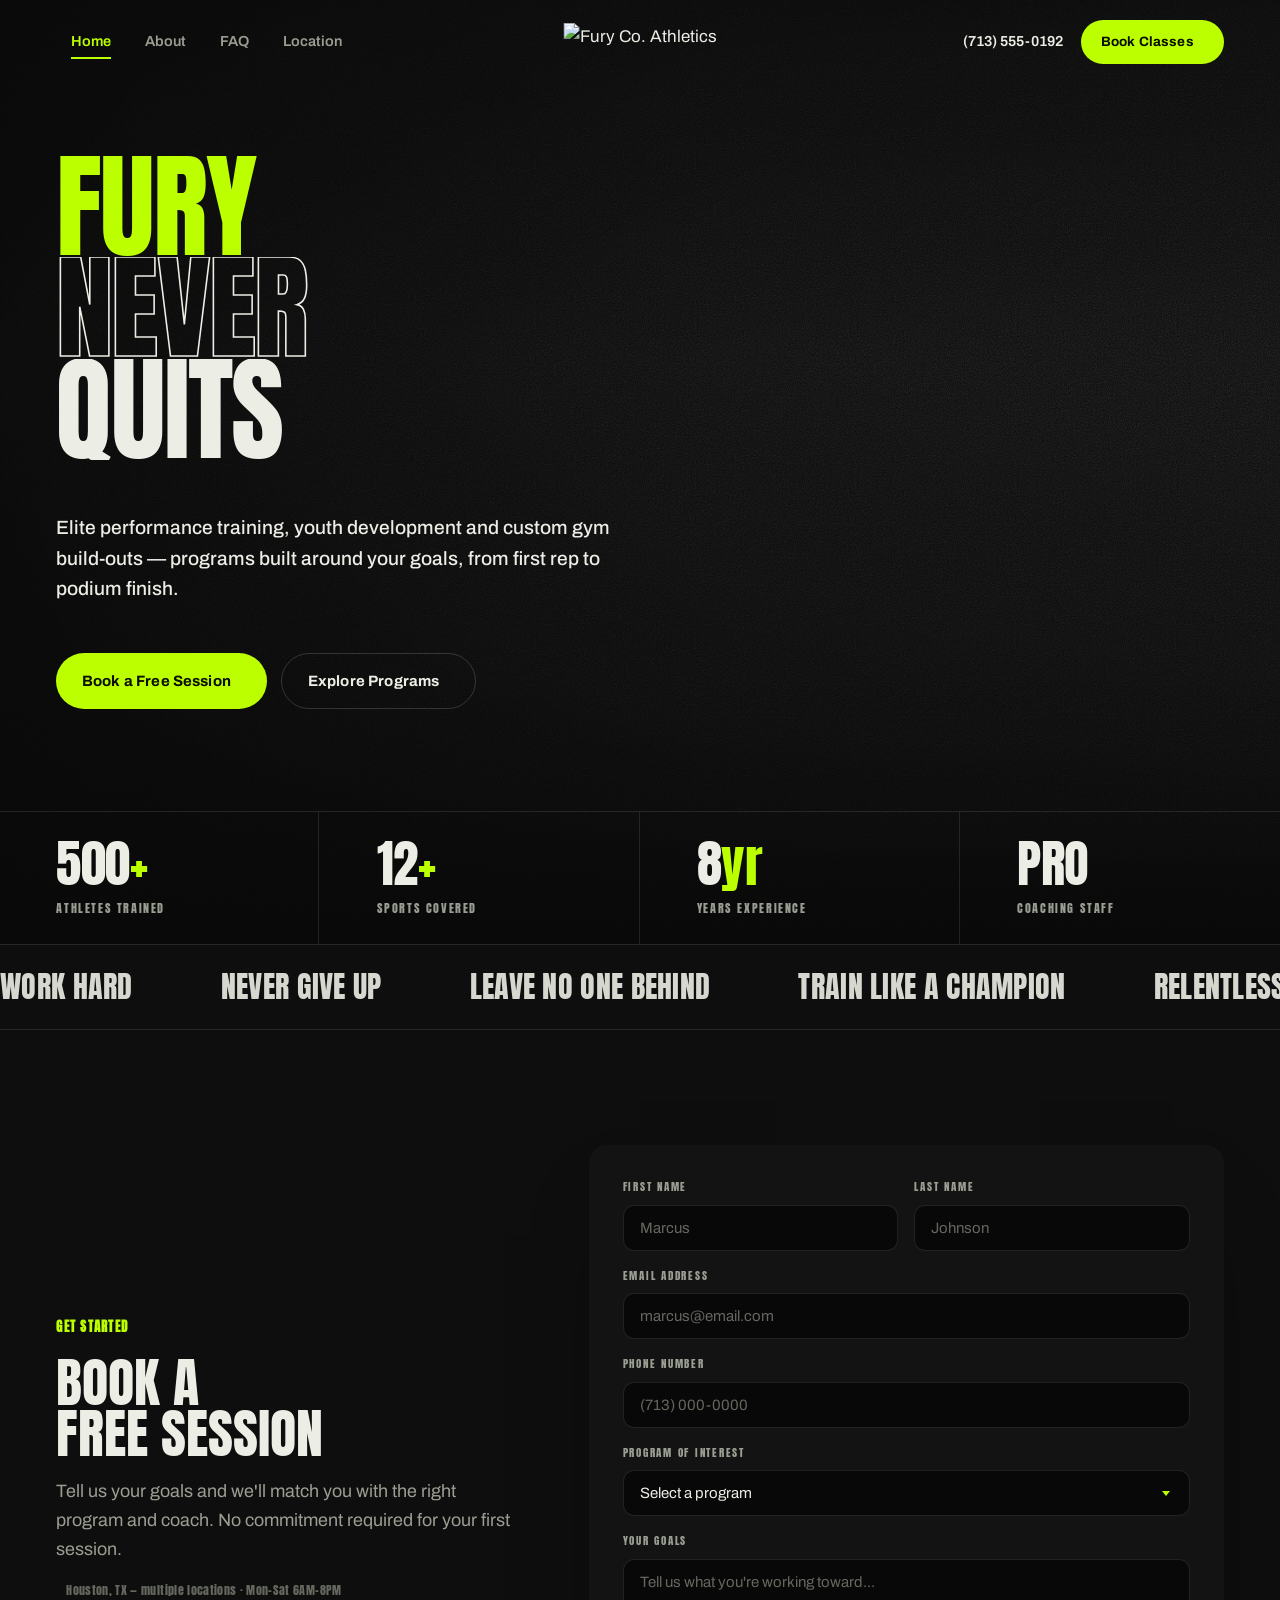
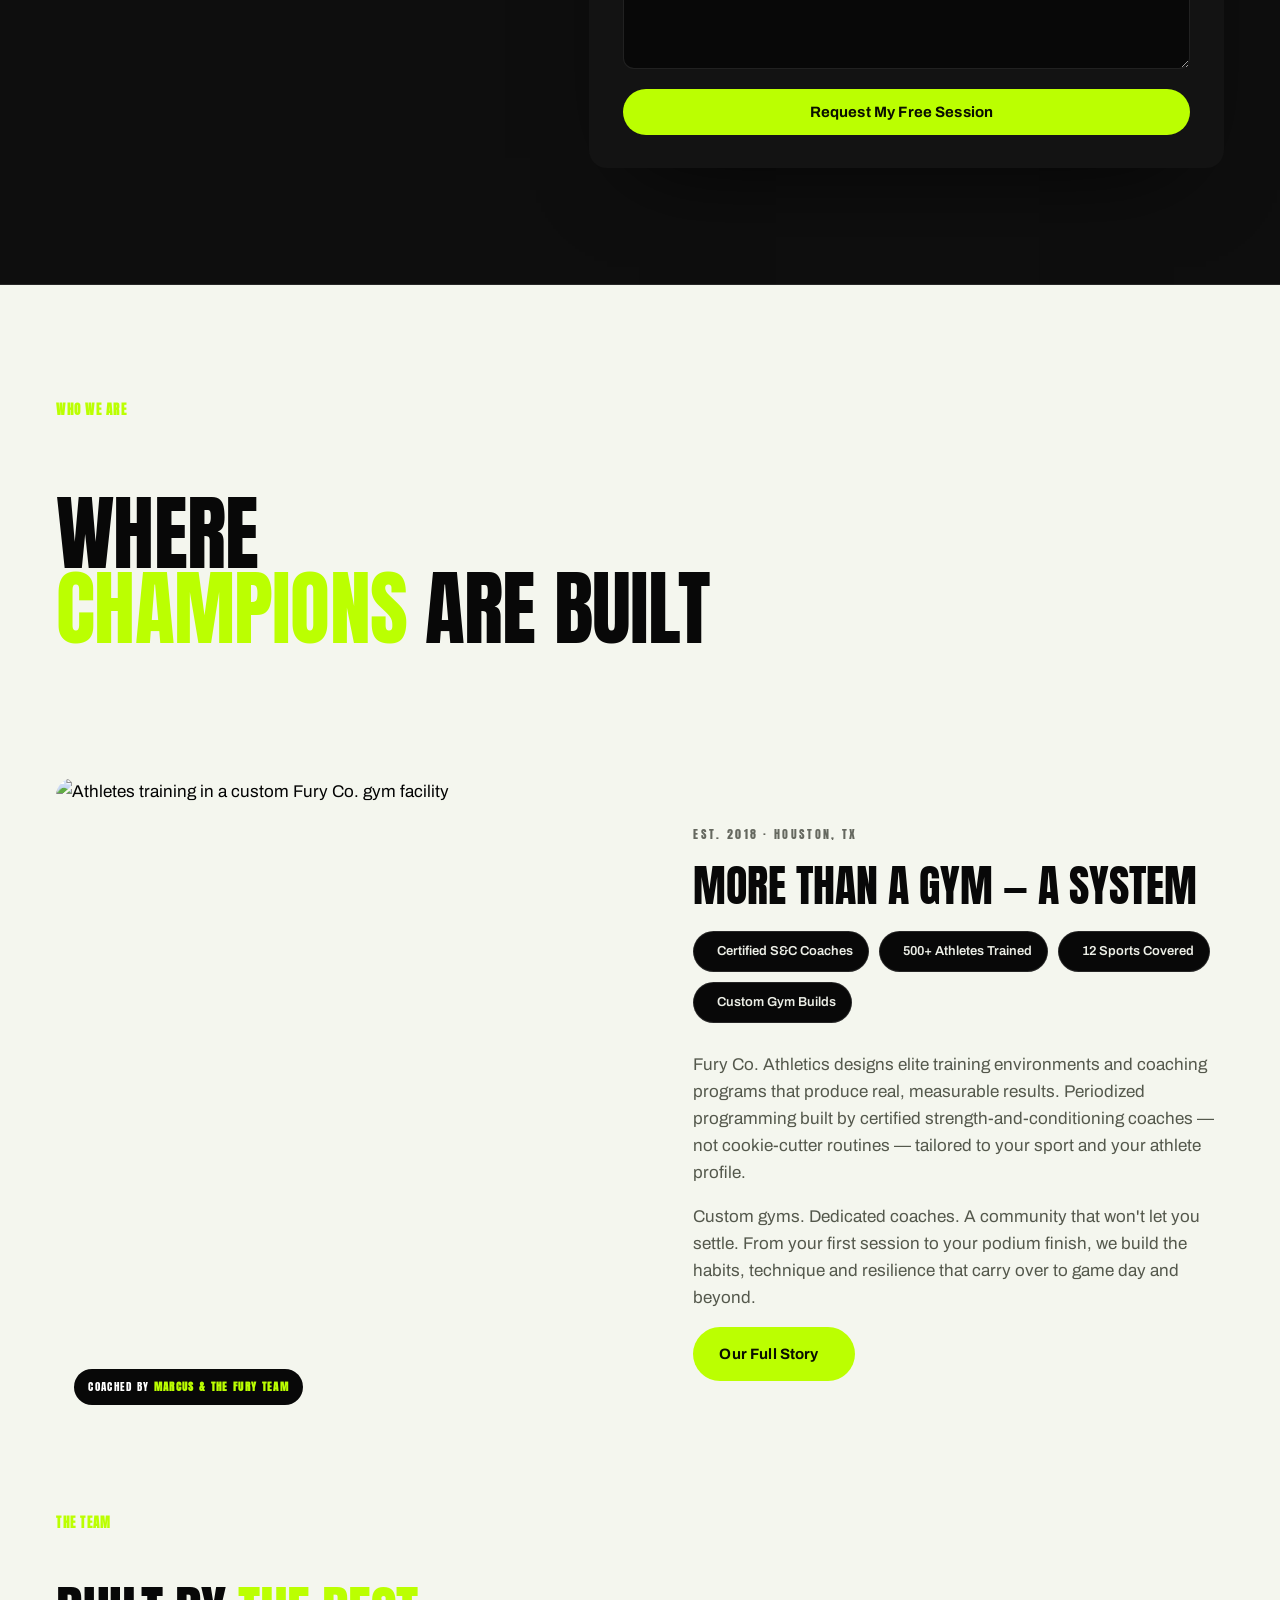
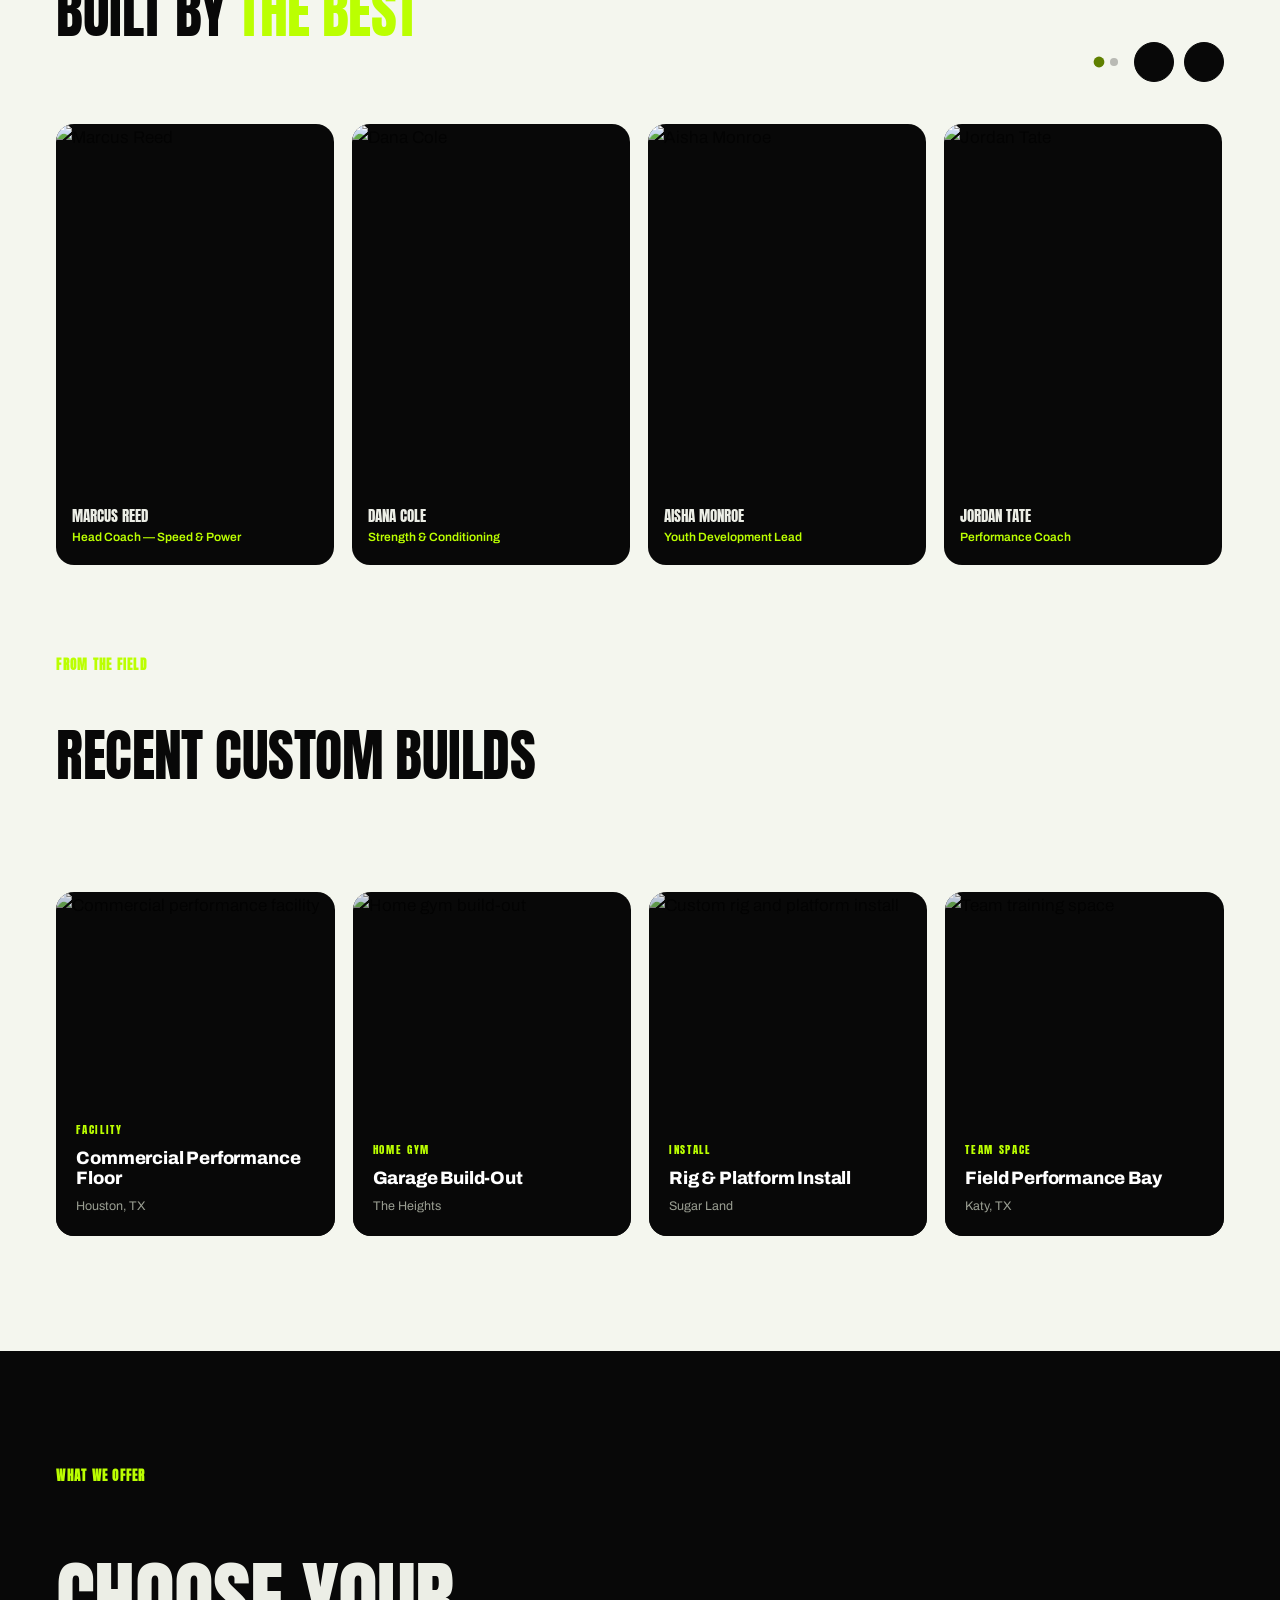
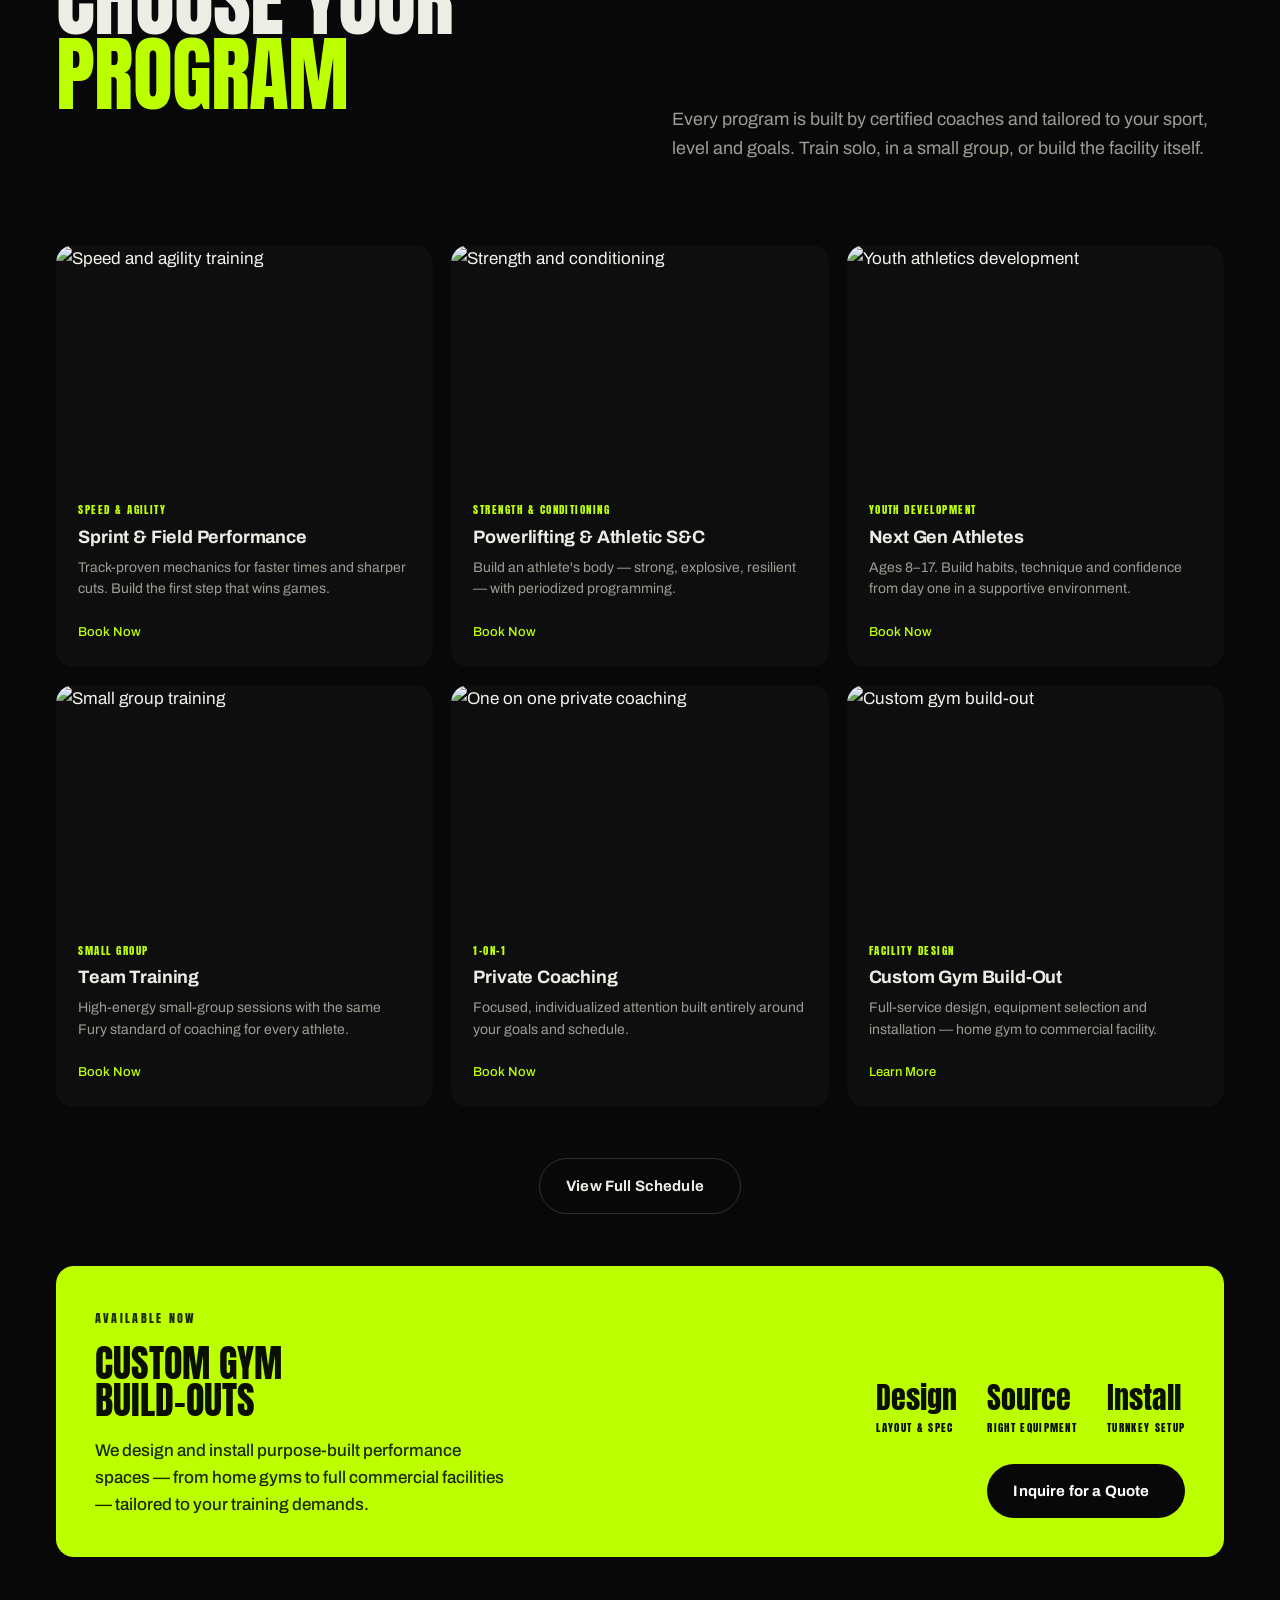
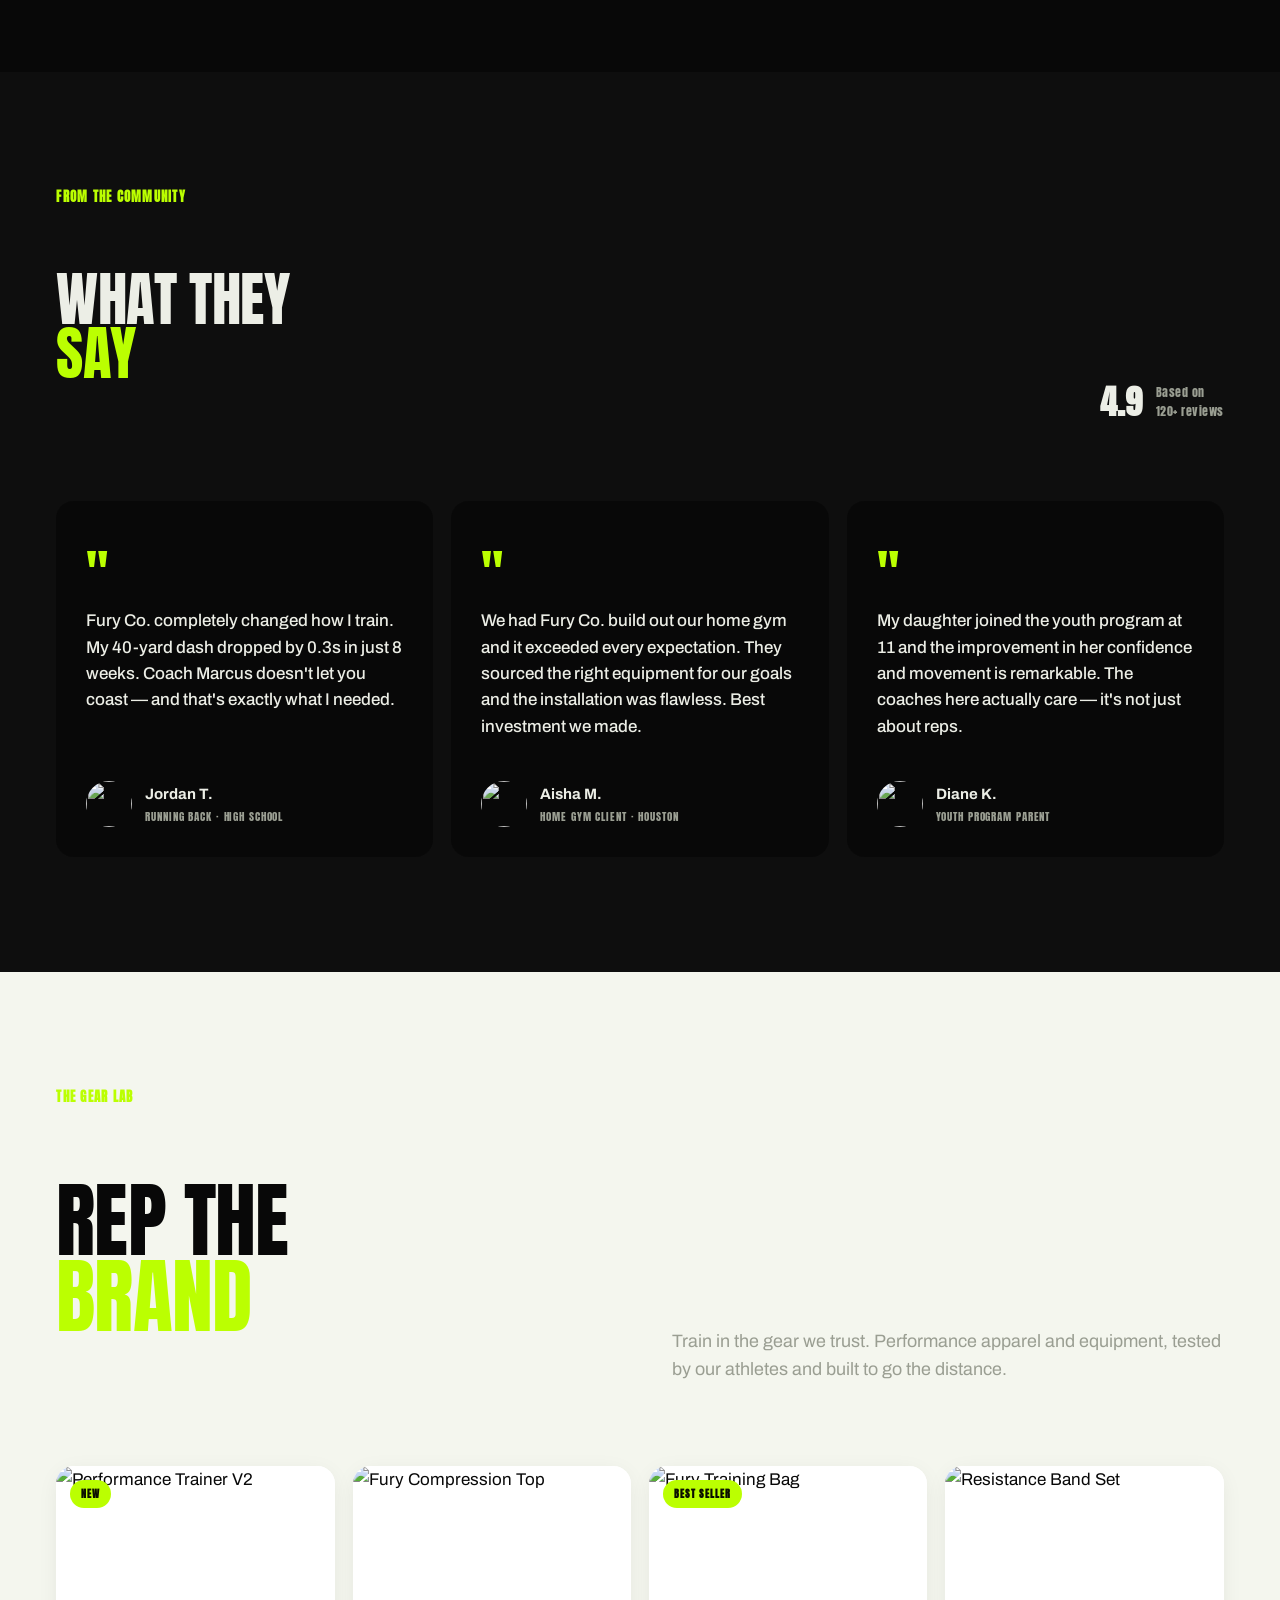
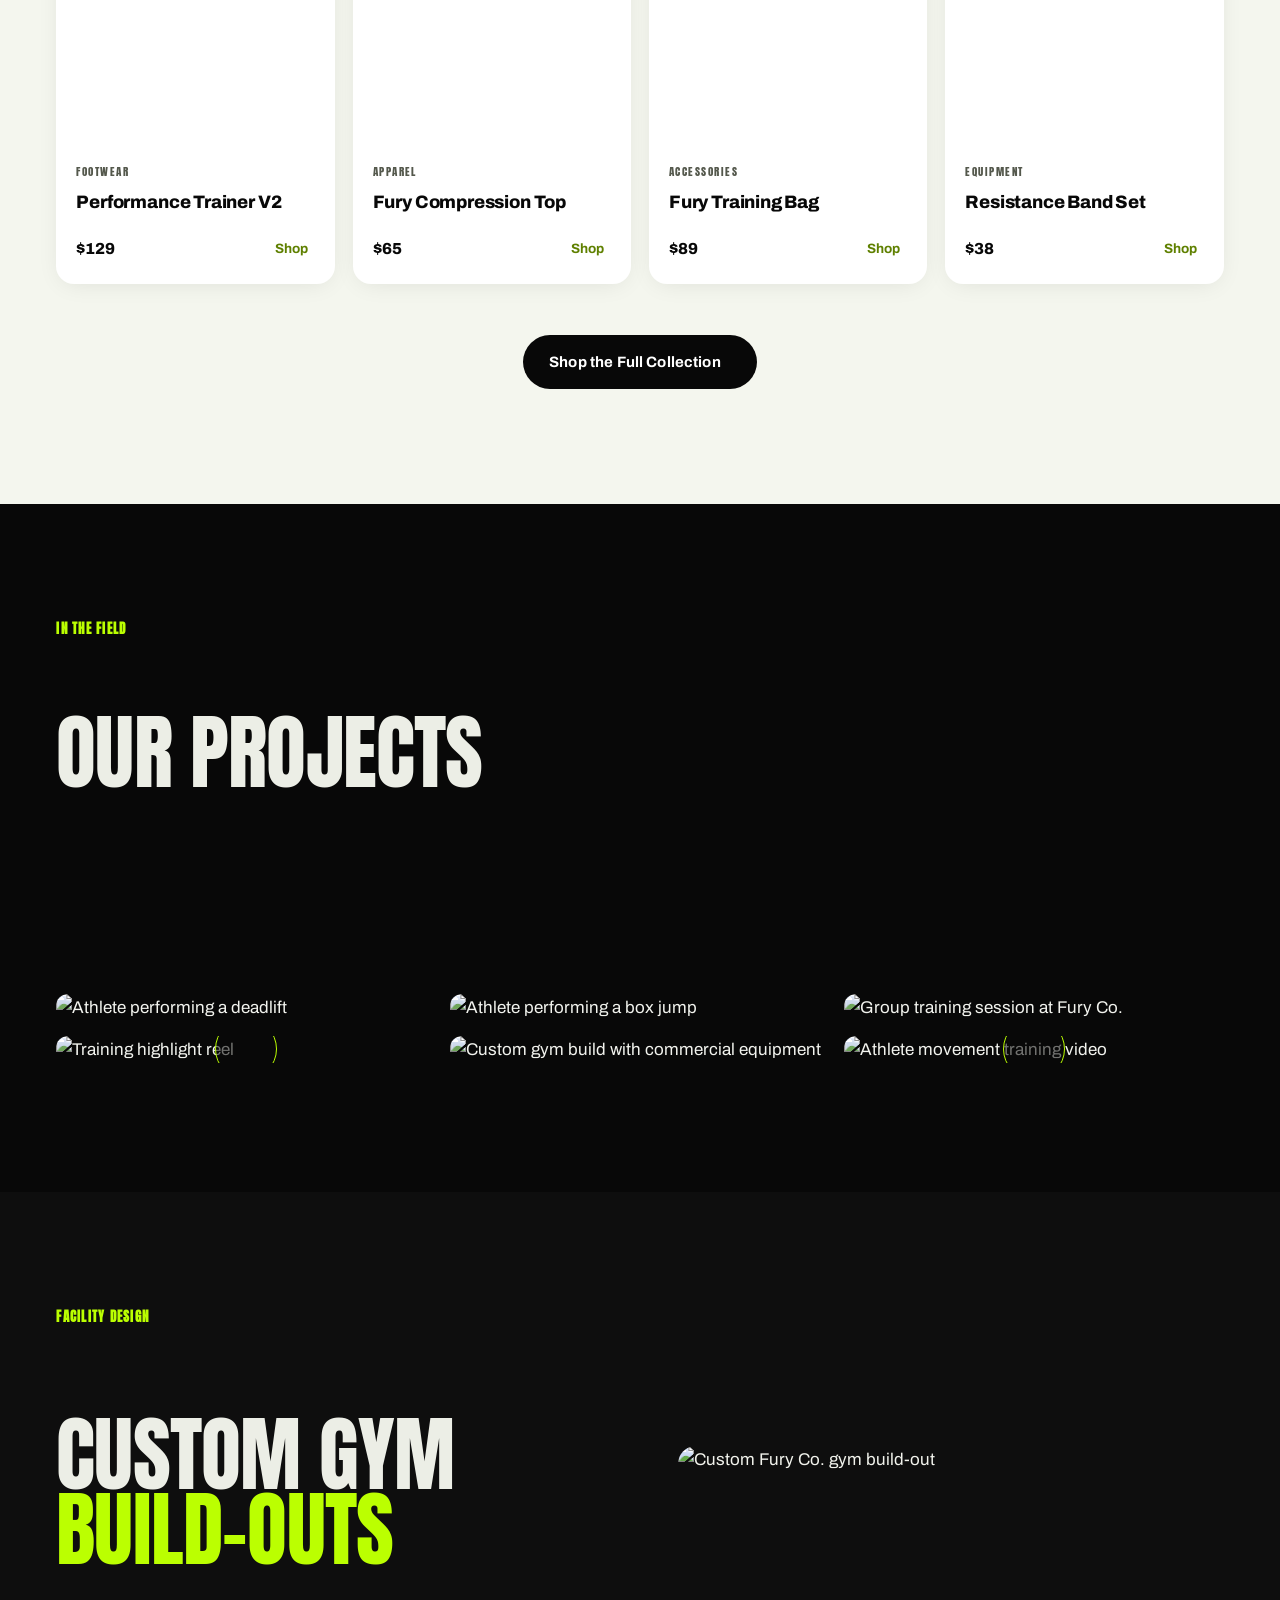
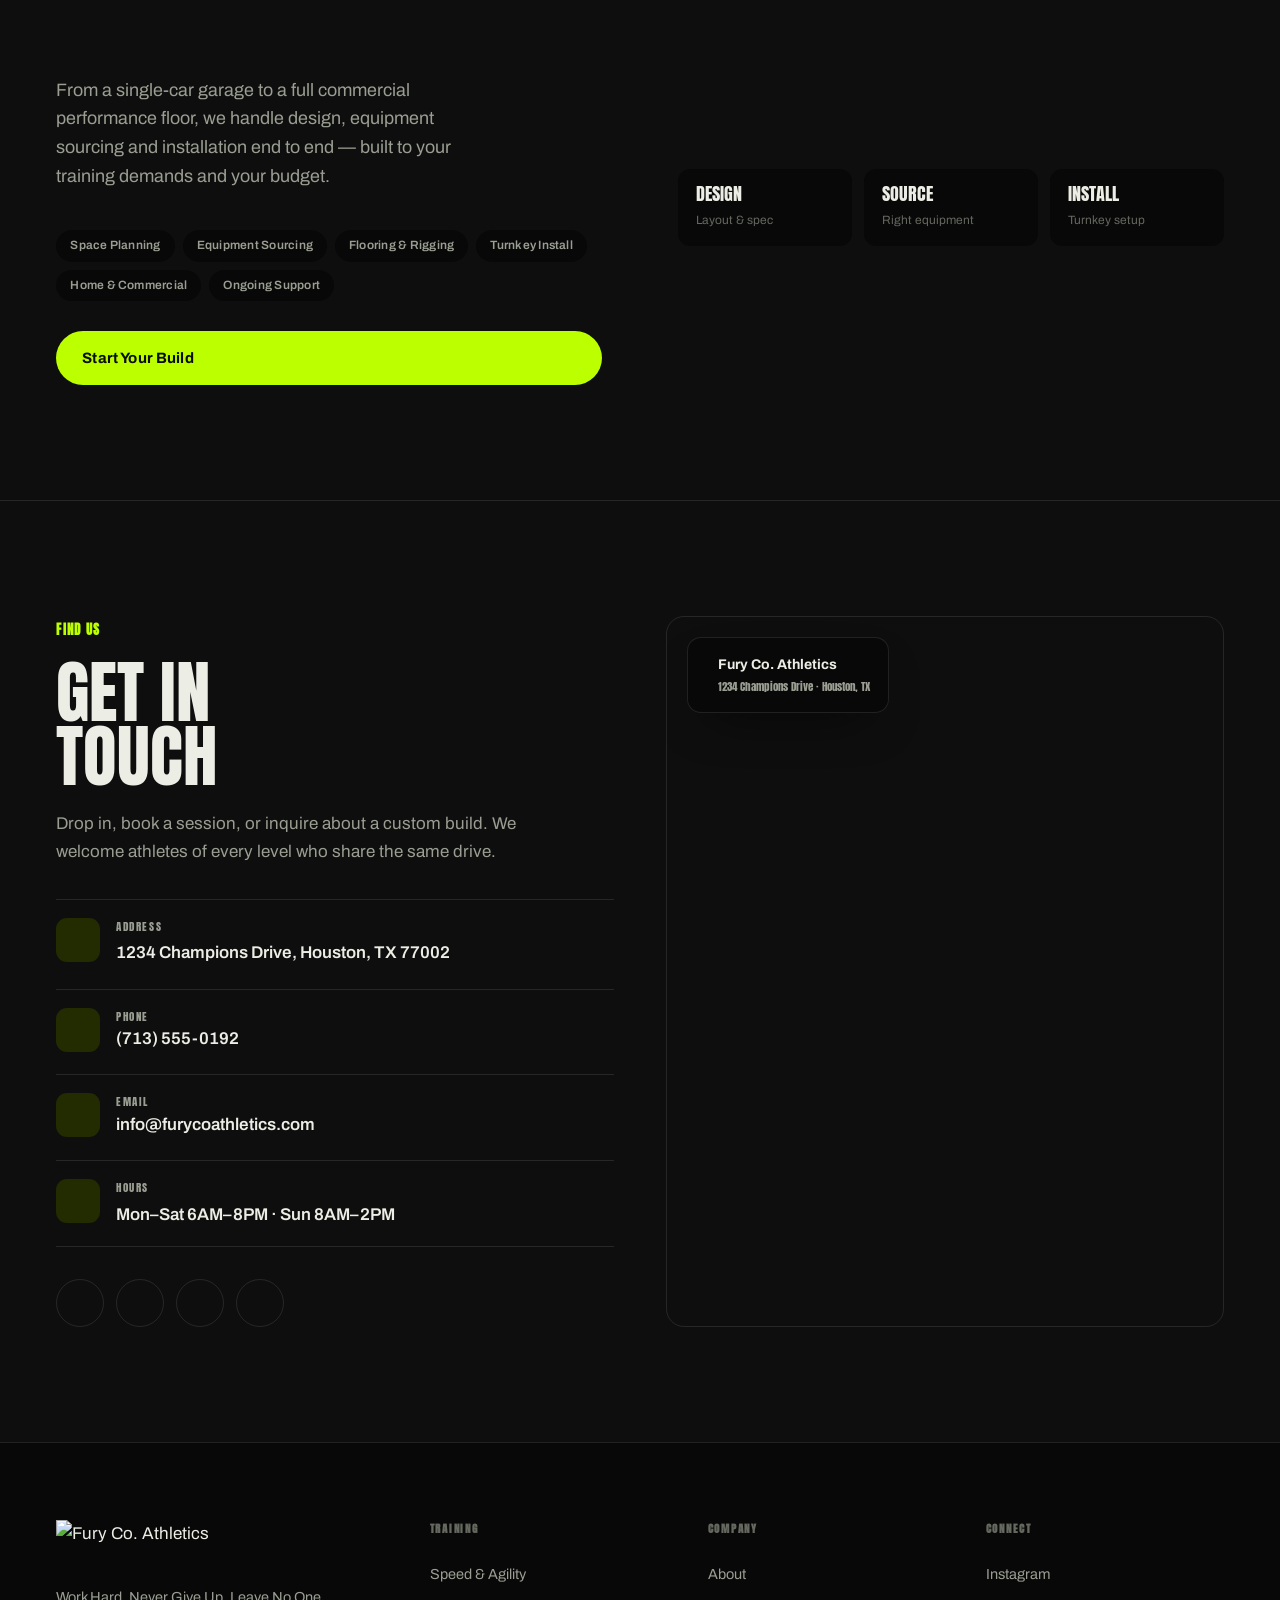
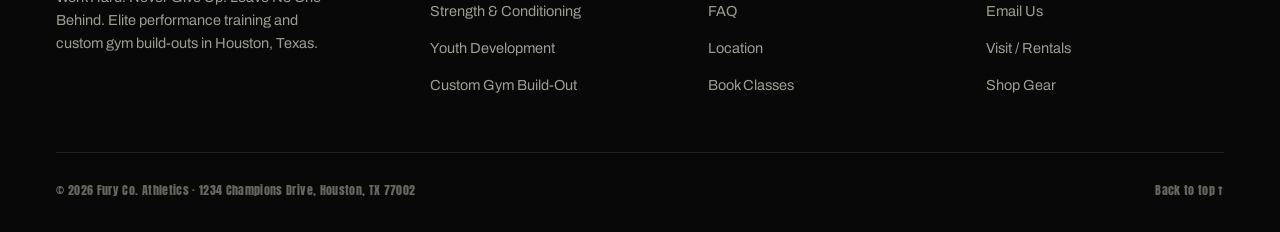
==== commit 9a1e824e: "Rebuild Fury Co. site on Diamond Action Design system Rebuild the home page and add About, FAQ, Loca" ====
--- a/index.html
+++ b/index.html
@@ -1,1942 +1,547 @@
-<!DOCTYPE html>
+<!doctype html>
 <html lang="en">
 <head>
-  <meta charset="UTF-8">
-  <meta name="viewport" content="width=device-width, initial-scale=1.0">
-  <title>Fury Co. Athletics | Relentless Training. Proven Results.</title>
-  <meta name="description" content="Elite athletics coaching, custom gyms, and a community built on hard work. Work Hard. Never Give Up. Leave No One Behind.">
-  <meta name="theme-color" content="#080808">
-  <link rel="canonical" href="https://furycoathletics.com/">
-
-  <!-- Open Graph / social sharing -->
-  <meta property="og:type" content="website">
-  <meta property="og:site_name" content="Fury Co. Athletics">
-  <meta property="og:title" content="Fury Co. Athletics | Relentless Training. Proven Results.">
-  <meta property="og:description" content="Elite athletics coaching, custom gyms, and a community built on hard work. Work Hard. Never Give Up. Leave No One Behind.">
-  <meta property="og:url" content="https://furycoathletics.com/">
-  <meta property="og:image" content="https://furycompany.com/cdn/shop/files/Logos_Transparent-73.png?v=1722801560&width=1200">
-  <meta name="twitter:card" content="summary_large_image">
-  <meta name="twitter:title" content="Fury Co. Athletics | Relentless Training. Proven Results.">
-  <meta name="twitter:description" content="Elite athletics coaching, custom gyms, and a community built on hard work.">
-  <meta name="twitter:image" content="https://furycompany.com/cdn/shop/files/Logos_Transparent-73.png?v=1722801560&width=1200">
-
-  <!-- Favicon (inline SVG — lime mark, no extra request) -->
-  <link rel="icon" href="data:image/svg+xml,%3Csvg%20xmlns='http://www.w3.org/2000/svg'%20viewBox='0%200%20100%20100'%3E%3Crect%20width='100'%20height='100'%20rx='22'%20fill='%23BBFF01'/%3E%3Ctext%20x='50'%20y='75'%20font-family='Arial,sans-serif'%20font-size='72'%20font-weight='900'%20text-anchor='middle'%20fill='%23080808'%3EF%3C/text%3E%3C/svg%3E">
-
-  <!-- Preload hero background (LCP image — CSS backgrounds are discovered late) -->
-  <link rel="preload" as="image" href="https://images.unsplash.com/photo-1534438327276-14e5300c3a48?w=1800&q=80" fetchpriority="high">
-
-  <!-- Fonts: preconnect + swap to avoid invisible text during load -->
-  <link rel="preconnect" href="https://fonts.googleapis.com">
-  <link rel="preconnect" href="https://fonts.gstatic.com" crossorigin>
-  <link rel="preload" as="style" href="https://fonts.googleapis.com/css2?family=Hubot+Sans:wdth,wght@75..125,200..900&display=swap">
-  <link href="https://fonts.googleapis.com/css2?family=Hubot+Sans:wdth,wght@75..125,200..900&display=swap" rel="stylesheet">
-  <style>
-    /* ============================================================
-       RESET & TOKENS
-    ============================================================ */
-    *, *::before, *::after { margin: 0; padding: 0; box-sizing: border-box; }
-
-    :root {
-      --font:        'Hubot Sans', sans-serif;
-      --black:       #080808;
-      --black-2:     #101010;
-      --black-3:     #141414;
-      --black-4:     #1c1c1c;
-      --black-5:     #242424;
-      --lime:        #BBFF01;
-      --lime-hover:  #a8e600;
-      --lime-dim:    rgba(187,255,1,0.10);
-      --lime-mid:    rgba(187,255,1,0.30);
-      --white:       #ffffff;
-      --white-60:    rgba(255,255,255,0.60);
-      --white-30:    rgba(255,255,255,0.30);
-      --white-08:    rgba(255,255,255,0.08);
-      --gold:        #c9a227;
-      --pad-x:       clamp(1.5rem, 5vw, 5rem);
-      --max-w:       1320px;
-      --radius-sm:   6px;
-      --radius-md:   14px;
-      --radius-lg:   22px;
-      --radius-pill: 999px;
-    }
-
-    html { scroll-behavior: smooth; font-size: 16px; }
-    body {
-      font-family: var(--font);
-      font-variation-settings: "wdth" 100;
-      background: var(--black);
-      color: var(--white);
-      overflow-x: hidden;
-      line-height: 1.6;
-    }
-
-    /* Hubot Sans variable — condensed + heavy for all display/heading text */
-    h1, h2, h3, h4 {
-      font-family: var(--font);
-      font-variation-settings: "wdth" 75;
-      font-weight: 900;
-      letter-spacing: 0.01em;
-      line-height: 0.93;
-    }
-
-    img { display: block; max-width: 100%; }
-    a { text-decoration: none; color: inherit; }
-    button { font-family: inherit; cursor: pointer; border: none; background: none; }
-
-    .container {
-      max-width: var(--max-w);
-      margin: 0 auto;
-      padding: 0 var(--pad-x);
-    }
-
-    /* ---- Pill label ---- */
-    .pill {
-      display: inline-flex; align-items: center; gap: 6px;
-      padding: 5px 14px;
-      border-radius: var(--radius-pill);
-      font-size: 0.7rem; font-weight: 600; letter-spacing: 0.18em;
-      text-transform: uppercase;
-    }
-    .pill-lime  { background: var(--lime); color: #080808; }
-    .pill-dark  { background: var(--black-4); color: var(--white-60); border: 1px solid rgba(255,255,255,0.1); }
-
-    /* ---- Buttons ---- */
-    .btn {
-      display: inline-flex; align-items: center; justify-content: center; gap: 8px;
-      font-family: var(--font);
-      font-variation-settings: "wdth" 82;
-      font-weight: 800;
-      font-size: 0.95rem; letter-spacing: 0.1em;
-      text-transform: uppercase;
-      padding: 14px 28px;
-      border-radius: var(--radius-sm);
-      transition: transform 0.18s ease, background 0.2s, opacity 0.2s;
-      cursor: pointer; border: none;
-    }
-    .btn:hover { transform: translateY(-2px); }
-    .btn:active { transform: translateY(0); }
-    .btn-lime  { background: var(--lime); color: #080808; }
-    .btn-lime:hover { background: var(--lime-hover); }
-    .btn-ghost {
-      background: transparent; color: #fff;
-      border: 1.5px solid rgba(255,255,255,0.28);
-    }
-    .btn-ghost:hover { border-color: #fff; }
-
-    /* ---- Scroll reveal ---- */
-    .rev {
-      opacity: 0;
-      transform: translateY(28px);
-      transition: opacity 0.65s ease, transform 0.65s ease;
-    }
-    .rev.in { opacity: 1; transform: none; }
-    .rev-d1 { transition-delay: 0.1s; }
-    .rev-d2 { transition-delay: 0.2s; }
-    .rev-d3 { transition-delay: 0.3s; }
-    .rev-d4 { transition-delay: 0.4s; }
-
-    /* ============================================================
-       NAVBAR
-    ============================================================ */
-    #nav {
-      position: fixed; top: 0; left: 0; right: 0;
-      z-index: 1000;
-      height: 66px;
-      display: flex; align-items: center; justify-content: space-between;
-      padding: 0 var(--pad-x);
-      background: transparent;
-      backdrop-filter: blur(0px);
-      -webkit-backdrop-filter: blur(0px);
-      border-bottom: 1px solid transparent;
-      transition: background 0.35s ease, border-color 0.35s ease, backdrop-filter 0.35s ease;
-    }
-    #nav.scrolled {
-      background: rgba(8,8,8,0.92);
-      backdrop-filter: blur(16px);
-      -webkit-backdrop-filter: blur(16px);
-      border-bottom: 1px solid rgba(187,255,1,0.12);
-    }
-
-    .nav-logo {
-      display: flex; align-items: center;
-      height: 38px;
-    }
-    .nav-logo img {
-      height: 38px; width: auto;
-      object-fit: contain;
-    }
-
-    .nav-center {
-      display: flex; gap: 2.4rem; list-style: none;
-    }
-    .nav-center a {
-      font-size: 0.78rem; font-weight: 500; letter-spacing: 0.1em;
-      text-transform: uppercase; color: var(--white-60);
-      transition: color 0.2s;
-    }
-    .nav-center a:hover { color: #fff; }
-
-    .nav-right { display: flex; align-items: center; gap: 1rem; }
-    .nav-cta {
-      font-family: var(--font);
-      font-variation-settings: "wdth" 82;
-      font-weight: 800;
-      font-size: 0.82rem; letter-spacing: 0.1em;
-      text-transform: uppercase;
-      padding: 9px 22px;
-      background: var(--lime);
-      color: #080808;
-      border-radius: var(--radius-pill);
-      transition: background 0.2s, transform 0.15s;
-    }
-    .nav-cta:hover { background: var(--lime-hover); transform: translateY(-1px); }
-
-    .nav-hamburger {
-      display: none; flex-direction: column; gap: 5px;
-      width: 28px; cursor: pointer; padding: 4px;
-    }
-    .nav-hamburger span {
-      height: 2px; background: #fff; border-radius: 2px;
-      transition: transform 0.3s, opacity 0.3s;
-    }
-    .nav-hamburger.open span:nth-child(1) { transform: translateY(7px) rotate(45deg); }
-    .nav-hamburger.open span:nth-child(2) { opacity: 0; }
-    .nav-hamburger.open span:nth-child(3) { transform: translateY(-7px) rotate(-45deg); }
-
-    .nav-drawer {
-      display: none; position: fixed; top: 66px; left: 0; right: 0; bottom: 0;
-      background: rgba(8,8,8,0.97);
-      backdrop-filter: blur(20px);
-      z-index: 999;
-      flex-direction: column; align-items: center; justify-content: center;
-      gap: 2.5rem;
-    }
-    .nav-drawer.open { display: flex; }
-    .nav-drawer a {
-      font-family: var(--font);
-      font-variation-settings: "wdth" 75;
-      font-weight: 900;
-      font-size: 2.4rem; letter-spacing: 0.04em;
-      text-transform: uppercase; color: #fff;
-      transition: color 0.2s;
-    }
-    .nav-drawer a:hover { color: var(--lime); }
-
-    /* ============================================================
-       HERO
-    ============================================================ */
-    #hero {
-      position: relative;
-      min-height: 100dvh;
-      display: grid;
-      grid-template-rows: 1fr auto;
-      overflow: hidden;
-    }
-
-    .hero-bg {
-      position: absolute; inset: 0;
-      background-image: url('https://images.unsplash.com/photo-1534438327276-14e5300c3a48?w=1800&q=80');
-      background-size: cover; background-position: center 20%;
-    }
-    .hero-bg::after {
-      content: '';
-      position: absolute; inset: 0;
-      background: linear-gradient(
-        160deg,
-        rgba(8,8,8,0.55) 0%,
-        rgba(8,8,8,0.25) 40%,
-        rgba(8,8,8,0.85) 75%,
-        rgba(8,8,8,0.98) 100%
-      );
-    }
-    .hero-bg::before {
-      content: '';
-      position: absolute; inset: 0; z-index: 1;
-      background-image: url("data:image/svg+xml,%3Csvg viewBox='0 0 200 200' xmlns='http://www.w3.org/2000/svg'%3E%3Cfilter id='n'%3E%3CfeTurbulence type='fractalNoise' baseFrequency='0.85' numOctaves='4' stitchTiles='stitch'/%3E%3C/filter%3E%3Crect width='100%25' height='100%25' filter='url(%23n)' opacity='0.04'/%3E%3C/svg%3E");
-      background-size: 200px 200px;
-      opacity: 0.35;
-    }
-
-    .hero-inner {
-      position: relative; z-index: 2;
-      padding: 110px var(--pad-x) 3rem;
-      max-width: var(--max-w); margin: 0 auto; width: 100%;
-      display: flex; flex-direction: column; justify-content: flex-end;
-    }
-
-    .hero-eyebrow {
-      display: flex; align-items: center; gap: 12px;
-      margin-bottom: 1.8rem;
-    }
-    .hero-eyebrow-line { width: 40px; height: 2px; background: var(--lime); }
-
-    .hero-headline {
-      font-size: clamp(3.8rem, 10vw, 9.5rem);
-      line-height: 0.9;
-      text-transform: uppercase;
-      letter-spacing: -0.01em;
-      margin-bottom: 0;
-      font-variation-settings: "wdth" 72;
-    }
-    .hero-headline .accent { color: var(--lime); }
-    .hero-headline .outline {
-      color: #ffffff;
-    }
-
-    .hero-strip {
-      display: grid;
-      grid-template-columns: 1fr 1fr 1fr;
-      gap: 1px;
-      background: rgba(255,255,255,0.08);
-      border-top: 1px solid rgba(255,255,255,0.1);
-    }
-    .hero-card {
-      padding: 2rem 2.2rem;
-      background: rgba(8,8,8,0.92);
-      backdrop-filter: blur(10px);
-      transition: background 0.25s;
-    }
-    .hero-card:hover { background: rgba(14,14,14,0.97); }
-    .hero-card-label {
-      font-size: 0.68rem; font-weight: 600; letter-spacing: 0.2em;
-      text-transform: uppercase; color: var(--lime);
-      margin-bottom: 0.6rem;
-    }
-    .hero-card-title {
-      font-family: var(--font);
-      font-variation-settings: "wdth" 78;
-      font-weight: 900;
-      font-size: 1.75rem; line-height: 1; letter-spacing: 0.02em;
-      text-transform: uppercase;
-      margin-bottom: 0.7rem;
-    }
-    .hero-card-text {
-      font-size: 0.82rem; color: var(--white-60);
-      line-height: 1.55; margin-bottom: 1.2rem;
-    }
-    .hero-card-cta {
-      font-size: 0.75rem; font-weight: 600; letter-spacing: 0.12em;
-      text-transform: uppercase; color: #fff;
-      display: flex; align-items: center; gap: 8px;
-    }
-    .hero-card-cta svg { transition: transform 0.2s; }
-    .hero-card:hover .hero-card-cta svg { transform: translateX(4px); }
-
-    .hero-card-lime {
-      background: var(--lime) !important;
-    }
-    .hero-card-lime .hero-card-label { color: rgba(8,8,8,0.6); }
-    .hero-card-lime .hero-card-title { color: #080808; }
-    .hero-card-lime .hero-card-text  { color: rgba(8,8,8,0.7); }
-    .hero-card-lime .hero-card-cta   { color: #080808; }
-    .hero-card-lime:hover { background: var(--lime-hover) !important; }
-
-    /* ============================================================
-       MARQUEE TICKER
-    ============================================================ */
-    #marquee {
-      background: var(--lime);
-      padding: 13px 0;
-      overflow: hidden;
-      white-space: nowrap;
-    }
-    .marquee-track {
-      display: inline-flex;
-      animation: marquee-scroll 26s linear infinite;
-    }
-    .marquee-track span {
-      font-family: var(--font);
-      font-variation-settings: "wdth" 80;
-      font-weight: 800;
-      font-size: 1rem; letter-spacing: 0.2em;
-      text-transform: uppercase;
-      padding: 0 2.5rem;
-      color: #080808;
-    }
-    .marquee-track span.dot {
-      padding: 0; color: rgba(8,8,8,0.45);
-    }
-    @keyframes marquee-scroll {
-      from { transform: translateX(0); }
-      to   { transform: translateX(-50%); }
-    }
-
-    /* ============================================================
-       SPORT CENTER
-    ============================================================ */
-    #sport-center { padding: 110px 0; background: var(--black); }
-    .sc-inner {
-      display: grid;
-      grid-template-columns: 1fr 1.6fr;
-      gap: 5rem; align-items: center;
-    }
-    .sc-eyebrow {
-      display: flex; align-items: center; gap: 10px; margin-bottom: 1.5rem;
-    }
-    .sc-eyebrow-line { width: 36px; height: 2px; background: var(--lime); }
-    .sc-heading {
-      font-size: clamp(3rem, 6vw, 6rem);
-      text-transform: uppercase; margin-bottom: 1.4rem;
-      font-variation-settings: "wdth" 75;
-    }
-    .sc-heading .lime { color: var(--lime); }
-    .sc-body {
-      font-size: 0.95rem; color: var(--white-60);
-      line-height: 1.7; margin-bottom: 2.2rem;
-    }
-    .sc-stats { display: flex; gap: 2.5rem; margin-bottom: 2.5rem; }
-    .sc-stat-num {
-      font-family: var(--font);
-      font-variation-settings: "wdth" 75;
-      font-weight: 900;
-      font-size: 2.8rem; line-height: 1; color: var(--lime);
-    }
-    .sc-stat-lbl {
-      font-size: 0.72rem; font-weight: 600; letter-spacing: 0.14em;
-      text-transform: uppercase; color: var(--white-60);
-    }
-
-    .sc-right {
-      display: grid;
-      grid-template-columns: 1fr 1fr;
-      grid-template-rows: 280px 200px;
-      gap: 10px;
-    }
-    .sc-card {
-      position: relative; overflow: hidden;
-      border-radius: var(--radius-md); cursor: pointer;
-    }
-    .sc-card:first-child { grid-row: span 2; }
-    .sc-card img {
-      width: 100%; height: 100%; object-fit: cover;
-      filter: grayscale(30%);
-      transition: transform 0.5s ease, filter 0.4s ease;
-    }
-    .sc-card:hover img { transform: scale(1.06); filter: grayscale(0%); }
-    .sc-card-overlay {
-      position: absolute; inset: 0;
-      background: linear-gradient(to top, rgba(8,8,8,0.82) 0%, transparent 55%);
-    }
-    .sc-card-label { position: absolute; bottom: 16px; left: 16px; }
-
-    /* ============================================================
-       FEATURES BENTO GRID
-    ============================================================ */
-    #features { padding: 110px 0; background: var(--black-2); }
-    .feat-head {
-      display: flex; align-items: flex-end; justify-content: space-between;
-      margin-bottom: 3rem;
-    }
-    .feat-title {
-      font-size: clamp(2.8rem, 5vw, 5.2rem);
-      text-transform: uppercase;
-      font-variation-settings: "wdth" 75;
-    }
-    .feat-title .accent { color: var(--lime); }
-    .feat-sub {
-      max-width: 340px;
-      font-size: 0.9rem; color: var(--white-60); line-height: 1.6;
-    }
-
-    .bento {
-      display: grid;
-      grid-template-columns: repeat(12, 1fr);
-      grid-template-rows: 260px 260px;
-      gap: 10px;
-    }
-    .bento-card {
-      background: var(--black-3);
-      border-radius: var(--radius-lg);
-      padding: 2rem; overflow: hidden; position: relative;
-      border: 1px solid rgba(255,255,255,0.06);
-      transition: border-color 0.25s;
-    }
-    .bento-card:hover { border-color: rgba(187,255,1,0.3); }
-
-    .bc-1 { grid-column: span 5; }
-    .bc-2 { grid-column: span 3; grid-row: span 2; }
-    .bc-3 { grid-column: span 4; }
-    .bc-4 { grid-column: span 5; }
-    .bc-5 { grid-column: span 4; }
-
-    .bento-card-icon {
-      width: 44px; height: 44px; margin-bottom: 1.2rem;
-      display: flex; align-items: center; justify-content: center;
-      background: var(--lime-dim);
-      border-radius: var(--radius-sm);
-    }
-    .bento-card-icon svg { width: 22px; height: 22px; stroke: var(--lime); fill: none; stroke-width: 2; }
-    .bento-card h3 {
-      font-size: 1.5rem; text-transform: uppercase;
-      font-variation-settings: "wdth" 78;
-      margin-bottom: 0.75rem;
-    }
-    .bento-card p { font-size: 0.83rem; color: var(--white-60); line-height: 1.65; }
-
-    .bc-2 { background: var(--black); padding: 0; overflow: hidden; }
-    .bc-2 img { width: 100%; height: 100%; object-fit: cover; }
-    .bc-2-overlay {
-      position: absolute; inset: 0;
-      display: flex; flex-direction: column;
-      align-items: center; justify-content: center;
-      background: rgba(8,8,8,0.5);
-    }
-    .bc-2-word {
-      font-family: var(--font);
-      font-variation-settings: "wdth" 72;
-      font-weight: 900;
-      font-size: 4.5rem; letter-spacing: 0.04em;
-      text-transform: uppercase;
-      color: rgba(255,255,255,0.5);
-    }
-
-    .bc-lime {
-      background: var(--lime) !important;
-      border-color: transparent !important;
-    }
-    .bc-lime .bento-card-icon { background: rgba(8,8,8,0.15); }
-    .bc-lime .bento-card-icon svg { stroke: #080808; }
-    .bc-lime h3 { color: #080808; }
-    .bc-lime p { color: rgba(8,8,8,0.7); }
-
-    /* ============================================================
-       PROGRAMS
-    ============================================================ */
-    #programs { padding: 110px 0; background: var(--black); }
-    .prog-head { margin-bottom: 3.5rem; }
-    .prog-sub-label {
-      font-size: 0.7rem; font-weight: 600; letter-spacing: 0.25em;
-      text-transform: uppercase; color: var(--lime);
-      margin-bottom: 0.8rem; display: block;
-    }
-    .prog-title {
-      font-size: clamp(3rem, 6vw, 6rem);
-      text-transform: uppercase;
-      font-variation-settings: "wdth" 75;
-    }
-
-    .prog-grid {
-      display: grid; grid-template-columns: repeat(4, 1fr); gap: 14px;
-    }
-    .prog-card {
-      position: relative; height: 520px;
-      border-radius: var(--radius-lg); overflow: hidden; cursor: pointer;
-    }
-    .prog-card img {
-      width: 100%; height: 100%; object-fit: cover;
-      filter: grayscale(25%) brightness(0.85);
-      transition: transform 0.55s ease, filter 0.4s;
-    }
-    .prog-card:hover img { transform: scale(1.06); filter: grayscale(0%) brightness(0.9); }
-    .prog-card-overlay {
-      position: absolute; inset: 0;
-      background: linear-gradient(to top, rgba(8,8,8,0.95) 0%, rgba(8,8,8,0.2) 55%, transparent 100%);
-    }
-    .prog-card-content {
-      position: absolute; bottom: 0; left: 0; right: 0; padding: 1.8rem;
-    }
-    .prog-card-sport { margin-bottom: 0.8rem; }
-    .prog-card-name {
-      font-family: var(--font);
-      font-variation-settings: "wdth" 78;
-      font-weight: 900;
-      font-size: 1.9rem; letter-spacing: 0.02em;
-      line-height: 1; text-transform: uppercase;
-      margin-bottom: 0.7rem;
-    }
-    .prog-card-desc {
-      font-size: 0.8rem; color: rgba(255,255,255,0.65);
-      line-height: 1.5; margin-bottom: 1.2rem;
-    }
-    .prog-card-arrow {
-      width: 40px; height: 40px; border-radius: 50%;
-      background: var(--lime);
-      display: flex; align-items: center; justify-content: center;
-      transition: transform 0.2s, background 0.2s;
-    }
-    .prog-card:hover .prog-card-arrow { transform: scale(1.1); background: var(--lime-hover); }
-
-    /* ============================================================
-       BIG TYPOGRAPHY SECTION
-    ============================================================ */
-    #big-type {
-      padding: 100px 0 0; background: var(--black);
-      overflow: hidden; position: relative;
-    }
-    .bigtype-eyebrow {
-      display: flex; align-items: center; gap: 12px;
-      padding: 0 var(--pad-x); max-width: var(--max-w); margin: 0 auto 2rem;
-    }
-    .bigtype-sup {
-      font-size: 0.75rem; font-weight: 600; letter-spacing: 0.2em;
-      text-transform: uppercase; color: var(--lime);
-    }
-    .bigtype-word {
-      font-family: var(--font);
-      font-variation-settings: "wdth" 68;
-      font-weight: 900;
-      font-size: clamp(8rem, 20vw, 22rem);
-      letter-spacing: -0.02em; line-height: 0.85;
-      text-transform: uppercase;
-      color: rgba(255,255,255,0.07);
-      white-space: nowrap;
-      padding: 0 var(--pad-x);
-    }
-    .bigtype-word-fill {
-      color: #fff;
-    }
-    .bigtype-stats-row {
-      display: grid; grid-template-columns: repeat(4, 1fr);
-      gap: 1px;
-      background: rgba(255,255,255,0.08);
-      margin-top: 5rem;
-      border-top: 1px solid rgba(255,255,255,0.08);
-    }
-    .bigtype-stat { padding: 3rem 2.5rem; background: var(--black); }
-    .bigtype-stat-num {
-      font-family: var(--font);
-      font-variation-settings: "wdth" 75;
-      font-weight: 900;
-      font-size: 4rem; line-height: 1; color: var(--lime);
-    }
-    .bigtype-stat-unit {
-      font-family: var(--font);
-      font-variation-settings: "wdth" 75;
-      font-weight: 900;
-      font-size: 2rem; color: var(--lime);
-    }
-    .bigtype-stat-label {
-      font-size: 0.78rem; font-weight: 500; letter-spacing: 0.12em;
-      text-transform: uppercase; color: var(--white-60); margin-top: 0.4rem;
-    }
-
-    /* ============================================================
-       REVIEWS
-    ============================================================ */
-    #reviews { padding: 110px 0; background: var(--black-2); }
-    .reviews-head {
-      display: flex; align-items: flex-end; justify-content: space-between;
-      margin-bottom: 3rem;
-    }
-    .reviews-title {
-      font-size: clamp(2.8rem, 5vw, 5rem);
-      text-transform: uppercase; font-variation-settings: "wdth" 75;
-    }
-    .reviews-meta { text-align: right; font-size: 0.82rem; color: var(--white-60); }
-    .reviews-meta strong { color: #fff; font-size: 1.1rem; }
-
-    .reviews-grid { display: grid; grid-template-columns: repeat(3, 1fr); gap: 14px; }
-    .review-card {
-      background: var(--black-3); border-radius: var(--radius-md); padding: 2rem;
-      border: 1px solid rgba(255,255,255,0.06);
-      transition: border-color 0.25s, transform 0.25s;
-    }
-    .review-card:hover { border-color: var(--lime-mid); transform: translateY(-3px); }
-    .review-stars { display: flex; gap: 4px; margin-bottom: 1rem; }
-    .review-stars svg { width: 16px; height: 16px; fill: var(--gold); }
-    .review-text {
-      font-size: 0.9rem; color: rgba(255,255,255,0.8);
-      line-height: 1.7; margin-bottom: 1.5rem; font-style: italic;
-    }
-    .review-author { display: flex; align-items: center; gap: 12px; }
-    .review-avatar {
-      width: 42px; height: 42px; border-radius: 50%;
-      overflow: hidden; flex-shrink: 0;
-    }
-    .review-avatar img { width: 100%; height: 100%; object-fit: cover; }
-    .review-name { font-weight: 600; font-size: 0.9rem; margin-bottom: 2px; }
-    .review-sport { font-size: 0.74rem; color: var(--white-60); font-weight: 500; letter-spacing: 0.06em; }
-
-    /* ============================================================
-       STORE
-    ============================================================ */
-    #store { padding: 110px 0; background: var(--black); }
-    .store-head {
-      display: flex; align-items: flex-end; justify-content: space-between;
-      margin-bottom: 3.5rem;
-    }
-    .store-title {
-      font-size: clamp(2.8rem, 5vw, 5rem);
-      text-transform: uppercase; font-variation-settings: "wdth" 75;
-    }
-    .store-link {
-      font-size: 0.8rem; font-weight: 600; letter-spacing: 0.14em;
-      text-transform: uppercase; color: var(--lime);
-      display: flex; align-items: center; gap: 6px;
-      transition: gap 0.2s;
-    }
-    .store-link:hover { gap: 12px; }
-
-    .store-grid { display: grid; grid-template-columns: repeat(4, 1fr); gap: 14px; }
-    .prod-card {
-      position: relative; border-radius: var(--radius-md); overflow: hidden;
-      background: var(--black-3); border: 1px solid rgba(255,255,255,0.06); cursor: pointer;
-    }
-    .prod-img-wrap { position: relative; overflow: hidden; aspect-ratio: 3/4; }
-    .prod-img-wrap img {
-      width: 100%; height: 100%; object-fit: cover;
-      transition: transform 0.5s ease;
-    }
-    .prod-card:hover .prod-img-wrap img { transform: scale(1.05); }
-    .prod-quick {
-      position: absolute; bottom: 0; left: 0; right: 0;
-      background: var(--lime); color: #080808;
-      padding: 14px; text-align: center;
-      font-family: var(--font);
-      font-variation-settings: "wdth" 82;
-      font-weight: 800;
-      font-size: 0.9rem; letter-spacing: 0.12em; text-transform: uppercase;
-      transform: translateY(100%); transition: transform 0.3s ease;
-    }
-    .prod-card:hover .prod-quick { transform: translateY(0); }
-    .prod-info { padding: 1.2rem 1.2rem 1.4rem; }
-    .prod-name { font-weight: 600; font-size: 0.95rem; margin-bottom: 5px; }
-    .prod-price {
-      font-family: var(--font);
-      font-variation-settings: "wdth" 78;
-      font-weight: 900;
-      font-size: 1.3rem; color: var(--lime); letter-spacing: 0.04em;
-    }
-    .prod-badge { position: absolute; top: 12px; left: 12px; }
-
-    /* ============================================================
-       GALLERY
-    ============================================================ */
-    #gallery { padding: 110px 0; background: var(--black-2); }
-    .gallery-head {
-      display: flex; align-items: flex-end; justify-content: space-between;
-      margin-bottom: 3rem;
-    }
-    .gallery-title {
-      font-size: clamp(2.8rem, 5vw, 5rem);
-      text-transform: uppercase; font-variation-settings: "wdth" 75;
-    }
-
-    .gallery-mosaic {
-      display: grid;
-      grid-template-columns: 2fr 1fr 1fr 2fr;
-      grid-template-rows: 280px 220px;
-      gap: 10px;
-    }
-    .gal-item { overflow: hidden; border-radius: var(--radius-md); position: relative; cursor: pointer; }
-    .gal-item:nth-child(1) { grid-column: 1; grid-row: span 2; }
-    .gal-item:nth-child(4) { grid-column: 4; grid-row: span 2; }
-    .gal-item img {
-      width: 100%; height: 100%; object-fit: cover; filter: grayscale(20%);
-      transition: transform 0.5s ease, filter 0.4s;
-    }
-    .gal-item:hover img { transform: scale(1.06); filter: grayscale(0%); }
-    .gal-item-overlay {
-      position: absolute; inset: 0; background: rgba(8,8,8,0); transition: background 0.3s;
-    }
-    .gal-item:hover .gal-item-overlay { background: rgba(187,255,1,0.06); }
-    .gal-play-btn {
-      position: absolute; inset: 0; z-index: 3;
-      display: flex; align-items: center; justify-content: center;
-      pointer-events: none;
-    }
-    .gal-play-circle {
-      width: 60px; height: 60px; border-radius: 50%;
-      background: rgba(8,8,8,0.72); backdrop-filter: blur(8px);
-      border: 2px solid var(--lime); display: flex; align-items: center; justify-content: center;
-      transition: transform 0.25s ease, background 0.25s;
-    }
-    .gal-item:hover .gal-play-circle {
-      transform: scale(1.12); background: rgba(187,255,1,0.18);
-    }
-    .gal-play-circle svg { transform: translateX(2px); }
-
-    /* ---- LIGHTBOX ---- */
-    #lightbox {
-      position: fixed; inset: 0; z-index: 9000;
-      background: rgba(8,8,8,0.96); backdrop-filter: blur(24px);
-      display: flex; align-items: center; justify-content: center;
-      opacity: 0; pointer-events: none;
-      transition: opacity 0.3s ease;
-    }
-    #lightbox.open { opacity: 1; pointer-events: all; }
-    .lb-media {
-      position: relative; max-width: min(92vw, 1100px); width: 100%;
-      max-height: 90dvh;
-      display: flex; align-items: center; justify-content: center;
-    }
-    .lb-media img {
-      max-width: 100%; max-height: 85dvh; border-radius: var(--radius-md);
-      object-fit: contain; display: block;
-    }
-    .lb-media iframe {
-      width: min(88vw, 960px); aspect-ratio: 16/9;
-      border: none; border-radius: var(--radius-md);
-    }
-    .lb-close {
-      position: fixed; top: 1.5rem; right: 1.5rem; z-index: 9100;
-      width: 44px; height: 44px; border-radius: 50%;
-      background: rgba(255,255,255,0.1); border: 1px solid rgba(255,255,255,0.2);
-      color: #fff; font-size: 1.4rem; line-height: 1;
-      display: flex; align-items: center; justify-content: center;
-      cursor: pointer; transition: background 0.2s;
-    }
-    .lb-close:hover { background: var(--lime); color: var(--black); }
-    .lb-arrow {
-      position: fixed; top: 50%; transform: translateY(-50%);
-      width: 48px; height: 48px; border-radius: 50%;
-      background: rgba(255,255,255,0.08); border: 1px solid rgba(255,255,255,0.15);
-      color: #fff; font-size: 1.4rem;
-      display: flex; align-items: center; justify-content: center;
-      cursor: pointer; transition: background 0.2s; z-index: 9100;
-    }
-    .lb-arrow:hover { background: var(--lime); color: var(--black); }
-    .lb-prev { left: 1.2rem; }
-    .lb-next { right: 1.2rem; }
-    .lb-counter {
-      position: fixed; bottom: 1.4rem; left: 50%; transform: translateX(-50%);
-      font-size: 0.78rem; letter-spacing: 0.18em; text-transform: uppercase;
-      color: var(--white-60); z-index: 9100;
-    }
-
-    /* ============================================================
-       LIME CTA BAND
-    ============================================================ */
-    #cta-band {
-      background: var(--lime);
-      padding: 90px 0; overflow: hidden; position: relative;
-    }
-    #cta-band::before {
-      content: 'JOIN';
-      position: absolute; right: -2rem; top: 50%; transform: translateY(-50%);
-      font-family: var(--font);
-      font-variation-settings: "wdth" 68;
-      font-weight: 900;
-      font-size: clamp(12rem, 28vw, 28rem);
-      letter-spacing: -0.03em; line-height: 1;
-      color: rgba(0,0,0,0.08); pointer-events: none; text-transform: uppercase;
-    }
-    .cta-band-inner {
-      display: flex; align-items: center; justify-content: space-between; gap: 3rem;
-      position: relative; z-index: 1;
-    }
-    .cta-band-eyebrow {
-      font-size: 0.75rem; font-weight: 600; letter-spacing: 0.2em;
-      text-transform: uppercase; color: rgba(8,8,8,0.55); margin-bottom: 0.7rem;
-    }
-    .cta-band-headline {
-      font-size: clamp(3rem, 6vw, 6.5rem);
-      text-transform: uppercase; color: #080808; line-height: 0.9;
-      font-variation-settings: "wdth" 75;
-    }
-    .cta-band-btns { display: flex; gap: 1rem; flex-wrap: wrap; }
-    .btn-black-solid {
-      background: #080808; color: var(--lime);
-      font-family: var(--font);
-      font-variation-settings: "wdth" 82; font-weight: 800;
-      font-size: 1rem; letter-spacing: 0.1em; text-transform: uppercase;
-      padding: 15px 32px; border-radius: var(--radius-sm);
-      transition: transform 0.18s, background 0.2s;
-      display: inline-flex; align-items: center; gap: 8px;
-    }
-    .btn-black-solid:hover { transform: translateY(-2px); background: #1a1a1a; }
-    .btn-lime-outline {
-      background: transparent; color: #080808;
-      font-family: var(--font);
-      font-variation-settings: "wdth" 82; font-weight: 800;
-      font-size: 1rem; letter-spacing: 0.1em; text-transform: uppercase;
-      padding: 14px 32px; border: 2px solid rgba(8,8,8,0.35);
-      border-radius: var(--radius-sm);
-      transition: border-color 0.2s, transform 0.18s;
-      display: inline-flex; align-items: center; gap: 8px;
-    }
-    .btn-lime-outline:hover { border-color: #080808; transform: translateY(-2px); }
-
-    /* ============================================================
-       BOOKING FORM
-    ============================================================ */
-    #booking { padding: 110px 0; background: var(--black-3); }
-    .booking-inner {
-      display: grid; grid-template-columns: 1fr 1.1fr; gap: 6rem; align-items: center;
-    }
-    .booking-label {
-      font-size: 0.72rem; font-weight: 600; letter-spacing: 0.22em;
-      text-transform: uppercase; color: var(--lime); margin-bottom: 1rem; display: block;
-    }
-    .booking-title {
-      font-size: clamp(3rem, 5vw, 5.5rem);
-      text-transform: uppercase; margin-bottom: 1.5rem;
-      font-variation-settings: "wdth" 75;
-    }
-    .booking-body { font-size: 0.92rem; color: var(--white-60); line-height: 1.7; margin-bottom: 2rem; }
-    .booking-info { display: flex; flex-direction: column; gap: 1rem; }
-    .booking-info-item { display: flex; align-items: center; gap: 12px; }
-    .booking-info-item svg { width: 18px; height: 18px; stroke: var(--lime); flex-shrink: 0; }
-    .booking-info-item span { font-size: 0.88rem; color: var(--white-60); }
-
-    .booking-form {
-      background: var(--black-4); border-radius: var(--radius-lg); padding: 2.5rem;
-      border: 1px solid rgba(255,255,255,0.07);
-    }
-    .form-row { display: grid; grid-template-columns: 1fr 1fr; gap: 1rem; margin-bottom: 1rem; }
-    .form-field { display: flex; flex-direction: column; gap: 6px; margin-bottom: 1rem; }
-    .form-field:last-of-type { margin-bottom: 1.5rem; }
-    .form-label {
-      font-size: 0.72rem; font-weight: 600; letter-spacing: 0.12em;
-      text-transform: uppercase; color: var(--white-60);
-    }
-    .form-input, .form-select, .form-textarea {
-      background: var(--black-5); border: 1px solid rgba(255,255,255,0.1);
-      border-radius: var(--radius-sm); color: #fff;
-      font-family: var(--font); font-variation-settings: "wdth" 100; font-size: 0.9rem;
-      padding: 12px 14px; transition: border-color 0.2s; width: 100%;
-    }
-    .form-input::placeholder, .form-textarea::placeholder { color: rgba(255,255,255,0.25); }
-    .form-input:focus, .form-select:focus, .form-textarea:focus {
-      outline: none; border-color: var(--lime);
-    }
-    .form-select { -webkit-appearance: none; cursor: pointer; }
-    .form-textarea { resize: vertical; min-height: 90px; }
-    .form-select option { background: var(--black-4); }
-
-    /* ============================================================
-       CONTACT + MAP
-    ============================================================ */
-    #contact { padding: 110px 0; background: var(--black); }
-    .contact-inner {
-      display: grid; grid-template-columns: 1fr 1.4fr; gap: 5rem; align-items: start;
-    }
-    .contact-label {
-      font-size: 0.72rem; font-weight: 600; letter-spacing: 0.22em;
-      text-transform: uppercase; color: var(--lime); margin-bottom: 1rem; display: block;
-    }
-    .contact-title {
-      font-size: clamp(2.8rem, 5vw, 5rem);
-      text-transform: uppercase; margin-bottom: 1.5rem;
-      font-variation-settings: "wdth" 75;
-    }
-    .contact-items { display: flex; flex-direction: column; gap: 1.5rem; margin-bottom: 2.5rem; }
-    .contact-item { display: flex; gap: 1rem; align-items: flex-start; }
-    .contact-item-icon {
-      width: 42px; height: 42px; border-radius: var(--radius-sm);
-      background: var(--lime-dim);
-      display: flex; align-items: center; justify-content: center; flex-shrink: 0;
-    }
-    .contact-item-icon svg { width: 18px; height: 18px; stroke: var(--lime); fill: none; stroke-width: 1.8; }
-    .contact-item-label {
-      font-size: 0.7rem; font-weight: 600; letter-spacing: 0.14em;
-      text-transform: uppercase; color: var(--white-30); margin-bottom: 3px;
-    }
-    .contact-item-val { font-size: 0.92rem; color: #fff; font-weight: 500; }
-    .contact-map {
-      border-radius: var(--radius-lg); overflow: hidden; height: 400px;
-      background: var(--black-4); border: 1px solid rgba(255,255,255,0.07);
-    }
-    .contact-map iframe { width: 100%; height: 100%; border: none; filter: grayscale(60%) brightness(0.7); }
-
-    /* ============================================================
-       FOOTER
-    ============================================================ */
-    #footer {
-      background: var(--black);
-      border-top: 1px solid rgba(255,255,255,0.07);
-      padding-top: 80px; overflow: hidden;
-    }
-    .footer-top {
-      display: grid; grid-template-columns: 1fr 1fr 1fr 1fr; gap: 4rem;
-      padding-bottom: 4rem; border-bottom: 1px solid rgba(255,255,255,0.07);
-    }
-    .footer-logo { height: 36px; width: auto; margin-bottom: 1.2rem; }
-    .footer-tagline { font-size: 0.82rem; color: var(--white-60); line-height: 1.65; margin-bottom: 1.8rem; }
-    .footer-social { display: flex; gap: 10px; }
-    .footer-social-link {
-      width: 38px; height: 38px; border-radius: var(--radius-sm);
-      background: var(--black-4); border: 1px solid rgba(255,255,255,0.08);
-      display: flex; align-items: center; justify-content: center;
-      color: var(--white-60);
-      transition: background 0.2s, color 0.2s, border-color 0.2s;
-    }
-    .footer-social-link:hover { background: var(--lime); color: #080808; border-color: var(--lime); }
-    .footer-social-link svg { width: 16px; height: 16px; fill: currentColor; }
-
-    .footer-col h4 {
-      font-size: 0.72rem; font-weight: 600; letter-spacing: 0.2em;
-      text-transform: uppercase; color: var(--white-60); margin-bottom: 1.4rem;
-    }
-    .footer-links { list-style: none; display: flex; flex-direction: column; gap: 0.8rem; }
-    .footer-links a { font-size: 0.88rem; color: var(--white-60); transition: color 0.2s; }
-    .footer-links a:hover { color: var(--lime); }
-
-    .footer-wordmark-wrap { overflow: hidden; padding: 1rem 0 0; }
-    .footer-wordmark {
-      font-family: var(--font);
-      font-variation-settings: "wdth" 68;
-      font-weight: 900;
-      font-size: clamp(8rem, 22vw, 26rem);
-      letter-spacing: -0.03em; line-height: 0.85;
-      text-transform: uppercase; white-space: nowrap;
-      padding: 0 var(--pad-x);
-      color: rgba(255,255,255,0.05);
-    }
-    .footer-wordmark span {
-      color: rgba(187,255,1,0.12);
-    }
-    .footer-bottom {
-      display: flex; align-items: center; justify-content: space-between;
-      padding: 1.5rem var(--pad-x) 3rem;
-      max-width: var(--max-w); margin: 0 auto;
-    }
-    .footer-bottom-text { font-size: 0.75rem; color: rgba(255,255,255,0.25); }
-
-    /* ============================================================
-       RESPONSIVE
-    ============================================================ */
-    @media (max-width: 1024px) {
-      .bento { grid-template-columns: 1fr 1fr; grid-template-rows: auto; }
-      .bc-1, .bc-2, .bc-3, .bc-4, .bc-5 { grid-column: span 1; grid-row: span 1; }
-      .bc-2 { height: 280px; }
-      .prog-grid { grid-template-columns: repeat(2, 1fr); }
-      .store-grid { grid-template-columns: repeat(2, 1fr); }
-      .sc-inner { grid-template-columns: 1fr; gap: 3rem; }
-      .sc-right { grid-template-rows: 220px 160px; }
-      .footer-top { grid-template-columns: 1fr 1fr; gap: 3rem; }
-      .bigtype-stats-row { grid-template-columns: repeat(2, 1fr); }
-    }
-
-    @media (max-width: 768px) {
-      .nav-center { display: none; }
-      .nav-hamburger { display: flex; }
-      .nav-cta { display: none; }
-      .hero-strip { grid-template-columns: 1fr; }
-      .hero-card + .hero-card { border-top: 1px solid rgba(255,255,255,0.08); }
-      .sc-right { grid-template-columns: 1fr; grid-template-rows: 200px 160px 160px; }
-      .sc-card:first-child { grid-row: span 1; }
-      .bento { grid-template-columns: 1fr; }
-      .prog-grid { grid-template-columns: 1fr; gap: 12px; }
-      .prog-card { height: 380px; }
-      .bigtype-stats-row { grid-template-columns: 1fr 1fr; }
-      .reviews-grid { grid-template-columns: 1fr; }
-      .reviews-head { flex-direction: column; align-items: flex-start; gap: 1rem; }
-      .store-grid { grid-template-columns: 1fr 1fr; }
-      .gallery-mosaic { grid-template-columns: 1fr 1fr; grid-template-rows: auto; }
-      .gal-item:nth-child(1), .gal-item:nth-child(4) { grid-row: span 1; height: 200px; }
-      .gal-item { height: 160px; }
-      .cta-band-inner { flex-direction: column; align-items: flex-start; }
-      .booking-inner { grid-template-columns: 1fr; gap: 3rem; }
-      .form-row { grid-template-columns: 1fr; }
-      .contact-inner { grid-template-columns: 1fr; gap: 3rem; }
-      .footer-top { grid-template-columns: 1fr; gap: 2.5rem; }
-      .footer-wordmark { font-size: clamp(5rem, 22vw, 10rem); }
-      .feat-head { flex-direction: column; align-items: flex-start; gap: 1rem; }
-      .store-head { flex-direction: column; align-items: flex-start; gap: 1rem; }
-    }
-    @media (max-width: 480px) {
-      .hero-headline { font-size: clamp(4rem, 14vw, 6rem); }
-      .store-grid { grid-template-columns: 1fr; }
-    }
-
-    /* Respect users who prefer reduced motion */
-    @media (prefers-reduced-motion: reduce) {
-      html { scroll-behavior: auto; }
-      *, *::before, *::after {
-        animation-duration: 0.001ms !important;
-        animation-iteration-count: 1 !important;
-        transition-duration: 0.001ms !important;
-      }
-      .rev { opacity: 1; transform: none; }
-    }
-  </style>
+<meta charset="utf-8">
+<meta name="viewport" content="width=device-width, initial-scale=1">
+<title>Fury Co. Athletics — Where Champions Are Built</title>
+<meta name="description" content="Fury Co. Athletics — elite performance training, youth development, and custom gym build-outs in Houston, TX. Work Hard. Never Give Up. Leave No One Behind.">
+<meta property="og:title" content="Fury Co. Athletics — Where Champions Are Built">
+<meta property="og:description" content="Elite performance training, youth development, and custom gym build-outs in Houston, TX.">
+<meta property="og:type" content="website">
+<link rel="preconnect" href="https://fonts.googleapis.com">
+<link rel="preconnect" href="https://fonts.gstatic.com" crossorigin>
+<link href="https://fonts.googleapis.com/css2?family=Anton&family=Archivo:wght@400;500;600;700;800;900&display=swap" rel="stylesheet">
+<link rel="stylesheet" href="https://unpkg.com/@phosphor-icons/web@2.1.1/src/regular/style.css">
+<link rel="stylesheet" href="https://unpkg.com/@phosphor-icons/web@2.1.1/src/bold/style.css">
+<link rel="stylesheet" href="https://unpkg.com/@phosphor-icons/web@2.1.1/src/fill/style.css">
+<link rel="preload" as="image" href="https://images.unsplash.com/photo-1534438327276-14e5300c3a48?w=1800&q=80" fetchpriority="high">
+<link rel="stylesheet" href="styles.css">
 </head>
 <body>
 
-  <!-- ============================================================
-       NAVBAR
-  ============================================================ -->
-  <nav id="nav" role="navigation" aria-label="Main navigation">
-    <a href="#" class="nav-logo" aria-label="Fury Co. Athletics Home">
-      <img src="https://furycompany.com/cdn/shop/files/Logos_Transparent-73.png?v=1722801560&width=340"
-           alt="Fury Co. Athletics"
-           decoding="async" fetchpriority="high"
-           height="38">
+<!-- ===================== HEADER ===================== -->
+<header class="header">
+  <div class="wrap header-inner">
+    <nav class="nav">
+      <a href="index.html" class="active">Home</a>
+      <a href="about.html">About</a>
+      <a href="faq.html">FAQ</a>
+      <a href="location.html">Location</a>
+    </nav>
+    <a href="index.html" class="brand" aria-label="Fury Co. Athletics">
+      <img src="https://furycompany.com/cdn/shop/files/Logos_Transparent-73.png?v=1722801560&width=340" alt="Fury Co. Athletics">
     </a>
-    <ul class="nav-center">
-      <li><a href="#sport-center">Training</a></li>
-      <li><a href="#programs">Programs</a></li>
-      <li><a href="#store">Store</a></li>
-      <li><a href="#gallery">Gallery</a></li>
-      <li><a href="#contact">Contact</a></li>
-    </ul>
-    <div class="nav-right">
-      <a href="#booking" class="nav-cta">Book a Session</a>
-      <button class="nav-hamburger" id="hamburger" aria-label="Open menu" aria-expanded="false">
-        <span></span><span></span><span></span>
-      </button>
-    </div>
-  </nav>
-  <div class="nav-drawer" id="nav-drawer" role="dialog" aria-label="Mobile navigation">
-    <a href="#sport-center" class="drawer-link">Training</a>
-    <a href="#programs" class="drawer-link">Programs</a>
-    <a href="#store" class="drawer-link">Store</a>
-    <a href="#gallery" class="drawer-link">Gallery</a>
-    <a href="#booking" class="drawer-link">Book a Session</a>
-    <a href="#contact" class="drawer-link">Contact</a>
-  </div>
-
-  <!-- ============================================================
-       HERO
-  ============================================================ -->
-  <section id="hero" aria-label="Hero">
-    <div class="hero-bg" aria-hidden="true"></div>
-    <div class="hero-inner">
-      <div class="hero-eyebrow rev">
-        <div class="hero-eyebrow-line"></div>
-        <span class="pill pill-dark">Est. 2018</span>
-      </div>
-      <h1 class="hero-headline rev rev-d1">
-        <span class="accent">FURY</span><br>
-        <span class="outline">NEVER</span><br>
-        QUITS
+    <div class="header-cta">
+      <a href="tel:+17135550192" class="login-link"><i class="ph-bold ph-phone"></i><span>(713) 555-0192</span></a>
+      <a href="book-classes.html" class="btn btn-primary btn-sm"><span>Book Classes</span> <i class="ph-bold ph-calendar-check"></i></a>
+      <button class="menu-btn" aria-label="Menu"><i class="ph-bold ph-list"></i></button>
+    </div>
+  </div>
+</header>
+
+<!-- ===================== HERO ===================== -->
+<section class="hero" id="top" data-screen-label="Hero">
+  <div class="hero-bg"><img src="https://images.unsplash.com/photo-1534438327276-14e5300c3a48?w=1800&q=80" alt="Athletes training at Fury Co. Athletics"></div>
+  <div class="hero-grain"></div>
+
+  <div class="hero-main">
+    <div class="wrap">
+      <h1>
+        <span class="ln"><span class="acc">FURY</span></span>
+        <span class="ln"><span class="outline">NEVER</span></span>
+        <span class="ln"><span>QUITS</span></span>
       </h1>
-    </div>
-    <div class="hero-strip rev rev-d2">
-      <div class="hero-card">
-        <div class="hero-card-label">Elite Training</div>
-        <div class="hero-card-title">Athlete-First<br>Coaching</div>
-        <div class="hero-card-text">Programs built around your goals — from first rep to podium finish.</div>
-        <a href="#programs" class="hero-card-cta">
-          Explore Programs
-          <svg width="16" height="16" viewBox="0 0 24 24" fill="none" stroke="currentColor" stroke-width="2" aria-hidden="true"><path d="M5 12h14M12 5l7 7-7 7"/></svg>
-        </a>
-      </div>
-      <div class="hero-card">
-        <div class="hero-card-label">Community</div>
-        <div class="hero-card-title">No One<br>Left Behind</div>
-        <div class="hero-card-text">A team culture that pushes everyone forward — beginner to elite.</div>
-        <a href="#sport-center" class="hero-card-cta">
-          Our Story
-          <svg width="16" height="16" viewBox="0 0 24 24" fill="none" stroke="currentColor" stroke-width="2" aria-hidden="true"><path d="M5 12h14M12 5l7 7-7 7"/></svg>
-        </a>
-      </div>
-      <div class="hero-card hero-card-lime">
-        <div class="hero-card-label">Start Today</div>
-        <div class="hero-card-title">Book a Free<br>Consultation</div>
-        <div class="hero-card-text">Ready to transform? Lock in your first session — no strings attached.</div>
-        <a href="#booking" class="hero-card-cta">
-          Book Now
-          <svg width="16" height="16" viewBox="0 0 24 24" fill="none" stroke="currentColor" stroke-width="2" aria-hidden="true"><path d="M5 12h14M12 5l7 7-7 7"/></svg>
-        </a>
-      </div>
-    </div>
-  </section>
-
-  <!-- ============================================================
-       MARQUEE TICKER
-  ============================================================ -->
-  <div id="marquee" aria-hidden="true">
-    <div class="marquee-track">
-      <span>WORK HARD</span><span class="dot"> • </span>
-      <span>NEVER GIVE UP</span><span class="dot"> • </span>
-      <span>LEAVE NO ONE BEHIND</span><span class="dot"> • </span>
-      <span>TRAIN LIKE A CHAMPION</span><span class="dot"> • </span>
-      <span>RELENTLESS PURSUIT</span><span class="dot"> • </span>
-      <span>FURY CO ATHLETICS</span><span class="dot"> • </span>
-      <span>WORK HARD</span><span class="dot"> • </span>
-      <span>NEVER GIVE UP</span><span class="dot"> • </span>
-      <span>LEAVE NO ONE BEHIND</span><span class="dot"> • </span>
-      <span>TRAIN LIKE A CHAMPION</span><span class="dot"> • </span>
-      <span>RELENTLESS PURSUIT</span><span class="dot"> • </span>
-      <span>FURY CO ATHLETICS</span><span class="dot"> • </span>
-    </div>
-  </div>
-
-  <!-- ============================================================
-       SPORT CENTER
-  ============================================================ -->
-  <section id="sport-center" aria-labelledby="sc-heading">
-    <div class="container">
-      <div class="sc-inner">
-        <div class="sc-left">
-          <div class="sc-eyebrow rev">
-            <div class="sc-eyebrow-line"></div>
-            <span class="pill pill-dark">Who We Are</span>
+      <div class="hero-sub">
+        <p class="lead hero-anim" style="animation-delay:.55s">Elite performance training, youth development and custom gym build-outs — programs built around your goals, from first rep to podium finish.</p>
+        <div class="hero-actions hero-anim" style="animation-delay:.7s">
+          <a href="#booking" class="btn btn-primary"><span>Book a Free Session</span> <i class="ph-bold ph-arrow-up-right"></i></a>
+          <a href="#programs" class="btn btn-ghost"><span>Explore Programs</span> <i class="ph-bold ph-list-bullets"></i></a>
+        </div>
+      </div>
+    </div>
+  </div>
+
+  <div class="hero-stats">
+    <div class="wrap">
+      <div class="stat"><div class="n"><span data-count="500">0</span><span class="u">+</span></div><div class="l">Athletes Trained</div></div>
+      <div class="stat"><div class="n"><span data-count="12">0</span><span class="u">+</span></div><div class="l">Sports Covered</div></div>
+      <div class="stat"><div class="n"><span data-count="8">0</span><span class="u">yr</span></div><div class="l">Years Experience</div></div>
+      <div class="stat"><div class="n">PRO</div><div class="l">Coaching Staff</div></div>
+    </div>
+  </div>
+</section>
+
+<!-- ===================== MARQUEE ===================== -->
+<section class="marquee" aria-hidden="true">
+  <div class="marquee-track">
+    <span>WORK HARD</span><i class="ph-fill ph-diamond"></i>
+    <span>NEVER GIVE UP</span><i class="ph-fill ph-diamond"></i>
+    <span>LEAVE NO ONE BEHIND</span><i class="ph-fill ph-diamond"></i>
+    <span>TRAIN LIKE A CHAMPION</span><i class="ph-fill ph-diamond"></i>
+    <span>RELENTLESS PURSUIT</span><i class="ph-fill ph-diamond"></i>
+    <span>FURY CO. ATHLETICS</span><i class="ph-fill ph-diamond"></i>
+    <span>WORK HARD</span><i class="ph-fill ph-diamond"></i>
+    <span>NEVER GIVE UP</span><i class="ph-fill ph-diamond"></i>
+    <span>LEAVE NO ONE BEHIND</span><i class="ph-fill ph-diamond"></i>
+    <span>TRAIN LIKE A CHAMPION</span><i class="ph-fill ph-diamond"></i>
+    <span>RELENTLESS PURSUIT</span><i class="ph-fill ph-diamond"></i>
+    <span>FURY CO. ATHLETICS</span><i class="ph-fill ph-diamond"></i>
+  </div>
+</section>
+
+<!-- ===================== BOOKING (after hero) ===================== -->
+<section class="booking sec-pad" id="booking" data-screen-label="Booking">
+  <div class="wrap">
+    <div class="booking-copy reveal">
+      <span class="kicker">Get Started</span>
+      <h2>Book a<br>Free Session</h2>
+      <p class="lead">Tell us your goals and we'll match you with the right program and coach. No commitment required for your first session.</p>
+      <div class="booking-foot" style="margin-top:18px"><i class="ph-fill ph-shield-check"></i> Houston, TX — multiple locations · Mon–Sat 6AM–8PM</div>
+    </div>
+
+    <form class="booking-card reveal" data-d="1" id="booking-form" aria-label="Session booking form">
+      <div class="booking-grid">
+        <div class="field">
+          <label>First Name</label>
+          <input type="text" name="first_name" placeholder="Marcus" required autocomplete="given-name">
+        </div>
+        <div class="field">
+          <label>Last Name</label>
+          <input type="text" name="last_name" placeholder="Johnson" required autocomplete="family-name">
+        </div>
+        <div class="field full">
+          <label>Email Address</label>
+          <input type="email" name="email" placeholder="marcus@email.com" required autocomplete="email">
+        </div>
+        <div class="field full">
+          <label>Phone Number</label>
+          <input type="tel" name="phone" placeholder="(713) 000-0000" autocomplete="tel">
+        </div>
+        <div class="field full">
+          <label>Program of Interest</label>
+          <select name="program" required>
+            <option value="">Select a program</option>
+            <option>Speed &amp; Agility</option>
+            <option>Strength &amp; Conditioning</option>
+            <option>Youth Development</option>
+            <option>Custom Gym Build-Out</option>
+            <option>Small Group Training</option>
+            <option>1-on-1 Private Coaching</option>
+            <option>Not Sure Yet</option>
+          </select>
+        </div>
+        <div class="field full">
+          <label>Your Goals</label>
+          <textarea name="goals" placeholder="Tell us what you're working toward..."></textarea>
+        </div>
+        <div class="field full">
+          <button type="submit" class="btn btn-primary"><span>Request My Free Session</span> <i class="ph-bold ph-arrow-right"></i></button>
+        </div>
+      </div>
+    </form>
+  </div>
+</section>
+
+<!-- ===================== STORIES ===================== -->
+<section class="stories sec-pad" id="stories" data-screen-label="Stories">
+  <div class="wrap">
+    <div class="section-head reveal">
+      <span class="kicker">Who We Are</span>
+      <h2 class="section-title">Where<br><span class="acc">Champions</span> Are Built</h2>
+    </div>
+
+    <div class="story-feature">
+      <div class="media reveal">
+        <img src="https://images.unsplash.com/photo-1571019613454-1cb2f99b2d8b?w=900&q=85" alt="Athletes training in a custom Fury Co. gym facility">
+        <div class="tag">Coached by <b>Marcus &amp; the Fury team</b></div>
+      </div>
+      <div class="story-body reveal" data-d="1">
+        <span class="eyebrow">Est. 2018 · Houston, TX</span>
+        <h3>More than a gym — a system</h3>
+        <div class="cred-row">
+          <span class="cred"><i class="ph-fill ph-barbell"></i> Certified S&amp;C Coaches</span>
+          <span class="cred"><i class="ph-fill ph-medal"></i> 500+ Athletes Trained</span>
+          <span class="cred"><i class="ph-fill ph-lightning"></i> 12 Sports Covered</span>
+          <span class="cred"><i class="ph-fill ph-wrench"></i> Custom Gym Builds</span>
+        </div>
+        <p>Fury Co. Athletics designs elite training environments and coaching programs that produce real, measurable results. Periodized programming built by certified strength-and-conditioning coaches — not cookie-cutter routines — tailored to your sport and your athlete profile.</p>
+        <p>Custom gyms. Dedicated coaches. A community that won't let you settle. From your first session to your podium finish, we build the habits, technique and resilience that carry over to game day and beyond.</p>
+        <a href="about.html" class="btn btn-primary"><span>Our Full Story</span> <i class="ph-bold ph-arrow-up-right"></i></a>
+      </div>
+    </div>
+
+    <!-- COACHES CAROUSEL -->
+    <div class="instr-carousel-wrap">
+      <div class="instr-carousel-head">
+        <div class="section-head reveal" style="margin:0">
+          <span class="kicker">The Team</span>
+          <h2 class="section-title" style="font-size:clamp(32px,4.4vw,58px)">Built by <span class="acc">the Best</span></h2>
+        </div>
+        <div class="instr-controls">
+          <div class="instr-dots" id="instrDots"></div>
+          <button class="instr-arr" id="instrPrev" aria-label="Previous"><i class="ph-bold ph-caret-left"></i></button>
+          <button class="instr-arr" id="instrNext" aria-label="Next"><i class="ph-bold ph-caret-right"></i></button>
+        </div>
+      </div>
+      <div class="instr-carousel" id="instrCarousel">
+        <div class="instr-track" id="instrTrack">
+          <article class="instr-card"><div class="instr-photo"><img src="https://images.unsplash.com/photo-1567013127542-490d757e51fc?w=600&q=80" alt="Marcus Reed"></div><div class="instr-body"><h4>Marcus Reed</h4><div class="instr-role">Head Coach — Speed &amp; Power</div></div></article>
+          <article class="instr-card"><div class="instr-photo"><img src="https://images.unsplash.com/photo-1531746020798-e6953c6e8e04?w=600&q=80" alt="Dana Cole"></div><div class="instr-body"><h4>Dana Cole</h4><div class="instr-role">Strength &amp; Conditioning</div></div></article>
+          <article class="instr-card"><div class="instr-photo"><img src="https://images.unsplash.com/photo-1580489944761-15a19d654956?w=600&q=80" alt="Aisha Monroe"></div><div class="instr-body"><h4>Aisha Monroe</h4><div class="instr-role">Youth Development Lead</div></div></article>
+          <article class="instr-card"><div class="instr-photo"><img src="https://images.unsplash.com/photo-1507003211169-0a1dd7228f2d?w=600&q=80" alt="Jordan Tate"></div><div class="instr-body"><h4>Jordan Tate</h4><div class="instr-role">Performance Coach</div></div></article>
+          <article class="instr-card"><div class="instr-photo"><img src="https://images.unsplash.com/photo-1526506118085-60ce8714f8c5?w=600&q=80" alt="Chris Vega"></div><div class="instr-body"><h4>Chris Vega</h4><div class="instr-role">Agility &amp; Field Mechanics</div></div></article>
+          <article class="instr-card"><div class="instr-photo"><img src="https://images.unsplash.com/photo-1574680096145-d05b474e2155?w=600&q=80" alt="Tomas Hill"></div><div class="instr-body"><h4>Tomas Hill</h4><div class="instr-role">Powerlifting &amp; Olympic</div></div></article>
+          <article class="instr-card"><div class="instr-photo"><img src="https://images.unsplash.com/photo-1518611012118-696072aa579a?w=600&q=80" alt="Riley Brooks"></div><div class="instr-body"><h4>Riley Brooks</h4><div class="instr-role">Recovery &amp; Mobility</div></div></article>
+          <article class="instr-card"><div class="instr-photo"><img src="https://images.unsplash.com/photo-1599058945522-28d584b6f0ff?w=600&q=80" alt="Sam Ortiz"></div><div class="instr-body"><h4>Sam Ortiz</h4><div class="instr-role">Facility Design Lead</div></div></article>
+        </div>
+      </div>
+    </div>
+
+    <!-- RECENT BUILDS -->
+    <div class="section-head reveal" style="margin-top:clamp(56px,7vw,100px)">
+      <span class="kicker">From the Field</span>
+      <h2 class="section-title" style="font-size:clamp(32px,4.4vw,58px)">Recent Custom Builds</h2>
+    </div>
+    <div class="events-grid">
+      <article class="event-card reveal"><img src="https://images.unsplash.com/photo-1567013127542-490d757e51fc?w=700&q=80" alt="Commercial performance facility"><div class="ec-body"><div class="ec-cat">Facility</div><h4>Commercial Performance Floor</h4><div class="ec-by">Houston, TX</div></div></article>
+      <article class="event-card reveal" data-d="1"><img src="https://images.unsplash.com/photo-1599058945522-28d584b6f0ff?w=700&q=80" alt="Home gym build-out"><div class="ec-body"><div class="ec-cat">Home Gym</div><h4>Garage Build-Out</h4><div class="ec-by">The Heights</div></div></article>
+      <article class="event-card reveal" data-d="2"><img src="https://images.unsplash.com/photo-1541534741688-6078c6bfb5c5?w=700&q=80" alt="Custom rig and platform install"><div class="ec-body"><div class="ec-cat">Install</div><h4>Rig &amp; Platform Install</h4><div class="ec-by">Sugar Land</div></div></article>
+      <article class="event-card reveal" data-d="3"><img src="https://images.unsplash.com/photo-1571019613454-1cb2f99b2d8b?w=700&q=80" alt="Team training space"><div class="ec-body"><div class="ec-cat">Team Space</div><h4>Field Performance Bay</h4><div class="ec-by">Katy, TX</div></div></article>
+    </div>
+  </div>
+</section>
+
+<!-- ===================== PROGRAMS ===================== -->
+<section class="programs sec-pad" id="programs" data-screen-label="Programs">
+  <div class="wrap">
+    <div class="section-head sh-split reveal">
+      <span class="kicker">What We Offer</span>
+      <h2 class="section-title">Choose Your<br><span class="acc">Program</span></h2>
+      <p class="lead">Every program is built by certified coaches and tailored to your sport, level and goals. Train solo, in a small group, or build the facility itself.</p>
+    </div>
+
+    <div class="classes-grid">
+      <a class="class-card reveal" href="book-classes.html">
+        <div class="cc-img"><img src="https://images.unsplash.com/photo-1526506118085-60ce8714f8c5?w=700&q=80" alt="Speed and agility training"></div>
+        <div class="cc-content"><div class="cc-type">Speed &amp; Agility</div><h3>Sprint &amp; Field Performance</h3><p>Track-proven mechanics for faster times and sharper cuts. Build the first step that wins games.</p><span class="cc-cta">Book Now <i class="ph-bold ph-arrow-up-right"></i></span></div>
+      </a>
+      <a class="class-card reveal" data-d="1" href="book-classes.html">
+        <div class="cc-img"><img src="https://images.unsplash.com/photo-1574680096145-d05b474e2155?w=700&q=80" alt="Strength and conditioning"></div>
+        <div class="cc-content"><div class="cc-type">Strength &amp; Conditioning</div><h3>Powerlifting &amp; Athletic S&amp;C</h3><p>Build an athlete's body — strong, explosive, resilient — with periodized programming.</p><span class="cc-cta">Book Now <i class="ph-bold ph-arrow-up-right"></i></span></div>
+      </a>
+      <a class="class-card reveal" data-d="2" href="book-classes.html">
+        <div class="cc-img"><img src="https://images.unsplash.com/photo-1579126038374-6064e9370f0f?w=700&q=80" alt="Youth athletics development"></div>
+        <div class="cc-content"><div class="cc-type">Youth Development</div><h3>Next Gen Athletes</h3><p>Ages 8–17. Build habits, technique and confidence from day one in a supportive environment.</p><span class="cc-cta">Book Now <i class="ph-bold ph-arrow-up-right"></i></span></div>
+      </a>
+      <a class="class-card reveal" href="book-classes.html">
+        <div class="cc-img"><img src="https://images.unsplash.com/photo-1517836357463-d25dfeac3438?w=700&q=80" alt="Small group training"></div>
+        <div class="cc-content"><div class="cc-type">Small Group</div><h3>Team Training</h3><p>High-energy small-group sessions with the same Fury standard of coaching for every athlete.</p><span class="cc-cta">Book Now <i class="ph-bold ph-arrow-up-right"></i></span></div>
+      </a>
+      <a class="class-card reveal" data-d="1" href="book-classes.html">
+        <div class="cc-img"><img src="https://images.unsplash.com/photo-1518611012118-696072aa579a?w=700&q=80" alt="One on one private coaching"></div>
+        <div class="cc-content"><div class="cc-type">1-on-1</div><h3>Private Coaching</h3><p>Focused, individualized attention built entirely around your goals and schedule.</p><span class="cc-cta">Book Now <i class="ph-bold ph-arrow-up-right"></i></span></div>
+      </a>
+      <a class="class-card reveal" data-d="2" href="about.html#build">
+        <div class="cc-img"><img src="https://images.unsplash.com/photo-1541534741688-6078c6bfb5c5?w=700&q=80" alt="Custom gym build-out"></div>
+        <div class="cc-content"><div class="cc-type">Facility Design</div><h3>Custom Gym Build-Out</h3><p>Full-service design, equipment selection and installation — home gym to commercial facility.</p><span class="cc-cta">Learn More <i class="ph-bold ph-arrow-up-right"></i></span></div>
+      </a>
+    </div>
+    <div class="classes-view-more reveal">
+      <a href="book-classes.html" class="btn btn-ghost"><span>View Full Schedule</span> <i class="ph-bold ph-calendar-blank"></i></a>
+    </div>
+
+    <div class="rentals">
+      <div class="rental-band reveal">
+        <div class="rb-top">
+          <div>
+            <span class="eyebrow" style="color:#1c2a00">Available Now</span>
+            <h3 style="margin-top:14px">Custom Gym<br>Build-Outs</h3>
           </div>
-          <h2 id="sc-heading" class="sc-heading rev rev-d1">
-            WHERE<br><span class="lime">CHAMPIONS</span><br>ARE BUILT
-          </h2>
-          <p class="sc-body rev rev-d2">
-            Fury Co. Athletics is more than a gym — it's a system. We design elite training environments and coaching programs that produce real, measurable results. Custom gyms. Dedicated coaches. A community that won't let you settle.
-          </p>
-          <div class="sc-stats rev rev-d2">
-            <div>
-              <div class="sc-stat-num" data-count="500">0</div>
-              <div class="sc-stat-lbl">Athletes Trained</div>
-            </div>
-            <div>
-              <div class="sc-stat-num" data-count="12">0</div>
-              <div class="sc-stat-lbl">Sports Covered</div>
-            </div>
-            <div>
-              <div class="sc-stat-num" data-count="8">0</div>
-              <div class="sc-stat-lbl">Years Experience</div>
-            </div>
+          <p>We design and install purpose-built performance spaces — from home gyms to full commercial facilities — tailored to your training demands.</p>
+        </div>
+        <div class="rb-bottom">
+          <div class="rental-rates">
+            <div><div class="rt-n">Design</div><div class="rt-l">Layout &amp; spec</div></div>
+            <div><div class="rt-n">Source</div><div class="rt-l">Right equipment</div></div>
+            <div><div class="rt-n">Install</div><div class="rt-l">Turnkey setup</div></div>
           </div>
-          <a href="#programs" class="btn btn-lime rev rev-d3" aria-label="Explore all programs">
-            Explore Programs
-            <svg width="16" height="16" viewBox="0 0 24 24" fill="none" stroke="currentColor" stroke-width="2" aria-hidden="true"><path d="M5 12h14M12 5l7 7-7 7"/></svg>
-          </a>
-        </div>
-        <div class="sc-right">
-          <div class="sc-card rev">
-            <img loading="lazy" decoding="async" src="https://images.unsplash.com/photo-1571019613454-1cb2f99b2d8b?w=600&q=80" alt="Athletes training in a custom gym facility">
-            <div class="sc-card-overlay" aria-hidden="true"></div>
-            <div class="sc-card-label"><span class="pill pill-lime">Athlete Training</span></div>
-          </div>
-          <div class="sc-card rev rev-d1">
-            <img loading="lazy" decoding="async" src="https://images.unsplash.com/photo-1599058945522-28d584b6f0ff?w=500&q=80" alt="Custom gym design and installation">
-            <div class="sc-card-overlay" aria-hidden="true"></div>
-            <div class="sc-card-label"><span class="pill pill-dark">Custom Gyms</span></div>
-          </div>
-          <div class="sc-card rev rev-d2">
-            <img loading="lazy" decoding="async" src="https://images.unsplash.com/photo-1518611012118-696072aa579a?w=500&q=80" alt="Speed and agility drills on the field">
-            <div class="sc-card-overlay" aria-hidden="true"></div>
-            <div class="sc-card-label"><span class="pill pill-dark">Speed Work</span></div>
-          </div>
-        </div>
-      </div>
-    </div>
-  </section>
-
-  <!-- ============================================================
-       FEATURES BENTO GRID
-  ============================================================ -->
-  <section id="features" aria-labelledby="feat-heading">
-    <div class="container">
-      <div class="feat-head">
-        <h2 id="feat-heading" class="feat-title rev">
-          WHAT SETS<br><span class="accent">FURY</span> APART
-        </h2>
-        <p class="feat-sub rev rev-d1">The reasons our athletes stay, improve, and keep coming back for more.</p>
-      </div>
-      <div class="bento" role="list">
-
-        <div class="bento-card bc-1 rev" role="listitem">
-          <div class="bento-card-icon" aria-hidden="true">
-            <svg viewBox="0 0 24 24"><path d="M13 2L3 14h9l-1 8 10-12h-9l1-8z"/></svg>
-          </div>
-          <h3>Elite Performance Training</h3>
-          <p>Periodized programs built by certified S&amp;C coaches — not cookie-cutter routines. Every phase is designed around your sport and athlete profile.</p>
-        </div>
-
-        <div class="bento-card bc-2" aria-hidden="true">
-          <img loading="lazy" decoding="async" src="https://images.unsplash.com/photo-1517836357463-d25dfeac3438?w=600&q=80" alt="">
-          <div class="bc-2-overlay">
-            <div class="bc-2-word">FURY</div>
-          </div>
-        </div>
-
-        <div class="bento-card bc-3 rev rev-d1" role="listitem">
-          <div class="bento-card-icon" aria-hidden="true">
-            <svg viewBox="0 0 24 24"><circle cx="12" cy="12" r="10"/><path d="M12 8v4l3 3"/></svg>
-          </div>
-          <h3>Flexible Scheduling</h3>
-          <p>Early morning, evening, and weekend sessions. Your training adapts to your life — not the other way around.</p>
-        </div>
-
-        <div class="bento-card bc-4 rev rev-d1" role="listitem">
-          <div class="bento-card-icon" aria-hidden="true">
-            <svg viewBox="0 0 24 24"><path d="M17 21v-2a4 4 0 0 0-4-4H5a4 4 0 0 0-4 4v2"/><circle cx="9" cy="7" r="4"/><path d="M23 21v-2a4 4 0 0 0-3-3.87"/><path d="M16 3.13a4 4 0 0 1 0 7.75"/></svg>
-          </div>
-          <h3>Small Group &amp; 1-on-1</h3>
-          <p>Choose private coaching for focused attention or join a high-energy group — both options deliver the same Fury standard of coaching excellence.</p>
-        </div>
-
-        <div class="bento-card bc-lime bc-5 rev rev-d2" role="listitem">
-          <div class="bento-card-icon" aria-hidden="true">
-            <svg viewBox="0 0 24 24"><path d="M12 22s8-4 8-10V5l-8-3-8 3v7c0 6 8 10 8 10z"/></svg>
-          </div>
-          <h3>Custom Gym Build-Outs</h3>
-          <p>We design and install purpose-built performance spaces — from home gyms to full commercial facilities — tailored to your training demands.</p>
-        </div>
-
-      </div>
-    </div>
-  </section>
-
-  <!-- ============================================================
-       PROGRAMS
-  ============================================================ -->
-  <section id="programs" aria-labelledby="prog-heading">
-    <div class="container">
-      <div class="prog-head">
-        <span class="prog-sub-label">What We Offer</span>
-        <h2 id="prog-heading" class="prog-title rev">CHOOSE YOUR<br>PROGRAM</h2>
-      </div>
-      <div class="prog-grid">
-
-        <div class="prog-card rev">
-          <img loading="lazy" decoding="async" src="https://images.unsplash.com/photo-1526506118085-60ce8714f8c5?w=600&q=80" alt="Speed and agility training program">
-          <div class="prog-card-overlay" aria-hidden="true"></div>
-          <div class="prog-card-content">
-            <div class="prog-card-sport"><span class="pill pill-lime">Speed &amp; Agility</span></div>
-            <div class="prog-card-name">Sprint &amp; Field<br>Performance</div>
-            <div class="prog-card-desc">Track-proven mechanics for faster times and sharper cuts.</div>
-            <div class="prog-card-arrow" aria-hidden="true">
-              <svg width="16" height="16" viewBox="0 0 24 24" fill="none" stroke="#080808" stroke-width="2.5"><path d="M5 12h14M12 5l7 7-7 7"/></svg>
-            </div>
-          </div>
-        </div>
-
-        <div class="prog-card rev rev-d1">
-          <img loading="lazy" decoding="async" src="https://images.unsplash.com/photo-1574680096145-d05b474e2155?w=600&q=80" alt="Strength and conditioning program">
-          <div class="prog-card-overlay" aria-hidden="true"></div>
-          <div class="prog-card-content">
-            <div class="prog-card-sport"><span class="pill pill-lime">Strength &amp; Conditioning</span></div>
-            <div class="prog-card-name">Powerlifting &amp;<br>Athletic S&amp;C</div>
-            <div class="prog-card-desc">Build an athlete's body — strong, explosive, resilient.</div>
-            <div class="prog-card-arrow" aria-hidden="true">
-              <svg width="16" height="16" viewBox="0 0 24 24" fill="none" stroke="#080808" stroke-width="2.5"><path d="M5 12h14M12 5l7 7-7 7"/></svg>
-            </div>
-          </div>
-        </div>
-
-        <div class="prog-card rev rev-d2">
-          <img loading="lazy" decoding="async" src="https://images.unsplash.com/photo-1579126038374-6064e9370f0f?w=600&q=80" alt="Youth athletics development program">
-          <div class="prog-card-overlay" aria-hidden="true"></div>
-          <div class="prog-card-content">
-            <div class="prog-card-sport"><span class="pill pill-dark">Youth Development</span></div>
-            <div class="prog-card-name">Next Gen<br>Athletes</div>
-            <div class="prog-card-desc">Ages 8–17. Build habits, technique, and confidence from day one.</div>
-            <div class="prog-card-arrow" aria-hidden="true">
-              <svg width="16" height="16" viewBox="0 0 24 24" fill="none" stroke="#fff" stroke-width="2.5"><path d="M5 12h14M12 5l7 7-7 7"/></svg>
-            </div>
-          </div>
-        </div>
-
-        <div class="prog-card rev rev-d3">
-          <img loading="lazy" decoding="async" src="https://images.unsplash.com/photo-1541534741688-6078c6bfb5c5?w=600&q=80" alt="Custom gym design and consultation program">
-          <div class="prog-card-overlay" aria-hidden="true"></div>
-          <div class="prog-card-content">
-            <div class="prog-card-sport"><span class="pill pill-dark">Facility Design</span></div>
-            <div class="prog-card-name">Custom Gym<br>Build-Out</div>
-            <div class="prog-card-desc">Full-service design, equipment selection, and installation.</div>
-            <div class="prog-card-arrow" aria-hidden="true">
-              <svg width="16" height="16" viewBox="0 0 24 24" fill="none" stroke="#fff" stroke-width="2.5"><path d="M5 12h14M12 5l7 7-7 7"/></svg>
-            </div>
-          </div>
-        </div>
-
-      </div>
-    </div>
-  </section>
-
-  <!-- ============================================================
-       BIG TYPOGRAPHY SECTION
-  ============================================================ -->
-  <section id="big-type" aria-label="Brand statement">
-    <div class="bigtype-eyebrow">
-      <span class="bigtype-sup">Our Ethos</span>
-      <div style="width: 36px; height: 2px; background: var(--lime);"></div>
-    </div>
-    <div class="bigtype-word rev">RELENTLESS</div>
-    <div class="bigtype-word bigtype-word-fill rev rev-d1">RESULTS</div>
-    <div class="bigtype-stats-row">
-      <div class="bigtype-stat rev">
-        <div class="bigtype-stat-num">
-          <span data-count="500">0</span><span class="bigtype-stat-unit">+</span>
-        </div>
-        <div class="bigtype-stat-label">Athletes Coached</div>
-      </div>
-      <div class="bigtype-stat rev rev-d1">
-        <div class="bigtype-stat-num">
-          <span data-count="98">0</span><span class="bigtype-stat-unit">%</span>
-        </div>
-        <div class="bigtype-stat-label">Client Retention Rate</div>
-      </div>
-      <div class="bigtype-stat rev rev-d2">
-        <div class="bigtype-stat-num">
-          <span data-count="12">0</span><span class="bigtype-stat-unit">+</span>
-        </div>
-        <div class="bigtype-stat-label">Sports Disciplines</div>
-      </div>
-      <div class="bigtype-stat rev rev-d3">
-        <div class="bigtype-stat-num">
-          <span data-count="8">0</span><span class="bigtype-stat-unit">yr</span>
-        </div>
-        <div class="bigtype-stat-label">In the Game</div>
-      </div>
-    </div>
-  </section>
-
-  <!-- ============================================================
-       REVIEWS
-  ============================================================ -->
-  <section id="reviews" aria-labelledby="reviews-heading">
-    <div class="container">
-      <div class="reviews-head">
-        <h2 id="reviews-heading" class="reviews-title rev">WHAT THEY<br>SAY</h2>
-        <div class="reviews-meta rev rev-d1">
-          <div><strong>4.9</strong> / 5</div>
-          <div>Based on 120+ reviews</div>
-        </div>
-      </div>
-      <div class="reviews-grid">
-
-        <div class="review-card rev">
-          <div class="review-stars" aria-label="5 out of 5 stars">
-            <svg viewBox="0 0 24 24" aria-hidden="true"><path d="M12 2l3.09 6.26L22 9.27l-5 4.87 1.18 6.88L12 17.77l-6.18 3.25L7 14.14 2 9.27l6.91-1.01L12 2z"/></svg>
-            <svg viewBox="0 0 24 24" aria-hidden="true"><path d="M12 2l3.09 6.26L22 9.27l-5 4.87 1.18 6.88L12 17.77l-6.18 3.25L7 14.14 2 9.27l6.91-1.01L12 2z"/></svg>
-            <svg viewBox="0 0 24 24" aria-hidden="true"><path d="M12 2l3.09 6.26L22 9.27l-5 4.87 1.18 6.88L12 17.77l-6.18 3.25L7 14.14 2 9.27l6.91-1.01L12 2z"/></svg>
-            <svg viewBox="0 0 24 24" aria-hidden="true"><path d="M12 2l3.09 6.26L22 9.27l-5 4.87 1.18 6.88L12 17.77l-6.18 3.25L7 14.14 2 9.27l6.91-1.01L12 2z"/></svg>
-            <svg viewBox="0 0 24 24" aria-hidden="true"><path d="M12 2l3.09 6.26L22 9.27l-5 4.87 1.18 6.88L12 17.77l-6.18 3.25L7 14.14 2 9.27l6.91-1.01L12 2z"/></svg>
-          </div>
-          <p class="review-text">"Fury Co. completely changed how I train. My 40-yard dash dropped by 0.3s in just 8 weeks. Coach Marcus doesn't let you coast — and that's exactly what I needed."</p>
-          <div class="review-author">
-            <div class="review-avatar">
-              <img loading="lazy" decoding="async" src="https://images.unsplash.com/photo-1507003211169-0a1dd7228f2d?w=100&q=80" alt="Jordan T.">
-            </div>
-            <div>
-              <div class="review-name">Jordan T.</div>
-              <div class="review-sport">Running Back · High School</div>
-            </div>
-          </div>
-        </div>
-
-        <div class="review-card rev rev-d1">
-          <div class="review-stars" aria-label="5 out of 5 stars">
-            <svg viewBox="0 0 24 24" aria-hidden="true"><path d="M12 2l3.09 6.26L22 9.27l-5 4.87 1.18 6.88L12 17.77l-6.18 3.25L7 14.14 2 9.27l6.91-1.01L12 2z"/></svg>
-            <svg viewBox="0 0 24 24" aria-hidden="true"><path d="M12 2l3.09 6.26L22 9.27l-5 4.87 1.18 6.88L12 17.77l-6.18 3.25L7 14.14 2 9.27l6.91-1.01L12 2z"/></svg>
-            <svg viewBox="0 0 24 24" aria-hidden="true"><path d="M12 2l3.09 6.26L22 9.27l-5 4.87 1.18 6.88L12 17.77l-6.18 3.25L7 14.14 2 9.27l6.91-1.01L12 2z"/></svg>
-            <svg viewBox="0 0 24 24" aria-hidden="true"><path d="M12 2l3.09 6.26L22 9.27l-5 4.87 1.18 6.88L12 17.77l-6.18 3.25L7 14.14 2 9.27l6.91-1.01L12 2z"/></svg>
-            <svg viewBox="0 0 24 24" aria-hidden="true"><path d="M12 2l3.09 6.26L22 9.27l-5 4.87 1.18 6.88L12 17.77l-6.18 3.25L7 14.14 2 9.27l6.91-1.01L12 2z"/></svg>
-          </div>
-          <p class="review-text">"We had Fury Co. build out our home gym and it exceeded every expectation. They sourced the right equipment for our goals and the installation was flawless. Best investment we made."</p>
-          <div class="review-author">
-            <div class="review-avatar">
-              <img loading="lazy" decoding="async" src="https://images.unsplash.com/photo-1580489944761-15a19d654956?w=100&q=80" alt="Aisha M.">
-            </div>
-            <div>
-              <div class="review-name">Aisha M.</div>
-              <div class="review-sport">Home Gym Client · Houston TX</div>
-            </div>
-          </div>
-        </div>
-
-        <div class="review-card rev rev-d2">
-          <div class="review-stars" aria-label="5 out of 5 stars">
-            <svg viewBox="0 0 24 24" aria-hidden="true"><path d="M12 2l3.09 6.26L22 9.27l-5 4.87 1.18 6.88L12 17.77l-6.18 3.25L7 14.14 2 9.27l6.91-1.01L12 2z"/></svg>
-            <svg viewBox="0 0 24 24" aria-hidden="true"><path d="M12 2l3.09 6.26L22 9.27l-5 4.87 1.18 6.88L12 17.77l-6.18 3.25L7 14.14 2 9.27l6.91-1.01L12 2z"/></svg>
-            <svg viewBox="0 0 24 24" aria-hidden="true"><path d="M12 2l3.09 6.26L22 9.27l-5 4.87 1.18 6.88L12 17.77l-6.18 3.25L7 14.14 2 9.27l6.91-1.01L12 2z"/></svg>
-            <svg viewBox="0 0 24 24" aria-hidden="true"><path d="M12 2l3.09 6.26L22 9.27l-5 4.87 1.18 6.88L12 17.77l-6.18 3.25L7 14.14 2 9.27l6.91-1.01L12 2z"/></svg>
-            <svg viewBox="0 0 24 24" aria-hidden="true"><path d="M12 2l3.09 6.26L22 9.27l-5 4.87 1.18 6.88L12 17.77l-6.18 3.25L7 14.14 2 9.27l6.91-1.01L12 2z"/></svg>
-          </div>
-          <p class="review-text">"My daughter joined the youth program at 11 and the improvement in her confidence and movement is remarkable. The coaches here actually care — it's not just about reps."</p>
-          <div class="review-author">
-            <div class="review-avatar">
-              <img loading="lazy" decoding="async" src="https://images.unsplash.com/photo-1531746020798-e6953c6e8e04?w=100&q=80" alt="Diane K.">
-            </div>
-            <div>
-              <div class="review-name">Diane K.</div>
-              <div class="review-sport">Youth Program Parent</div>
-            </div>
-          </div>
-        </div>
-
-      </div>
-    </div>
-  </section>
-
-  <!-- ============================================================
-       STORE
-  ============================================================ -->
-  <section id="store" aria-labelledby="store-heading">
-    <div class="container">
-      <div class="store-head">
-        <h2 id="store-heading" class="store-title rev">THE GEAR<br>LAB</h2>
-        <a href="#" class="store-link rev rev-d1" aria-label="View all store products">
-          View All
-          <svg width="14" height="14" viewBox="0 0 24 24" fill="none" stroke="currentColor" stroke-width="2.5" aria-hidden="true"><path d="M5 12h14M12 5l7 7-7 7"/></svg>
-        </a>
-      </div>
-      <div class="store-grid">
-
-        <div class="prod-card rev">
-          <div class="prod-img-wrap">
-            <img loading="lazy" decoding="async" src="https://images.unsplash.com/photo-1542291026-7eec264c27ff?w=500&q=80" alt="Fury Co. Performance Training Shoes">
-            <div class="prod-badge"><span class="pill pill-lime">New</span></div>
-            <div class="prod-quick" aria-label="Quick add to cart">+ Add to Cart</div>
-          </div>
-          <div class="prod-info">
-            <div class="prod-name">Performance Trainer V2</div>
-            <div class="prod-price">$129</div>
-          </div>
-        </div>
-
-        <div class="prod-card rev rev-d1">
-          <div class="prod-img-wrap">
-            <img loading="lazy" decoding="async" src="https://images.unsplash.com/photo-1620188467120-5042ed1eb5da?w=500&q=80" alt="Fury Co. Compression Training Top">
-            <div class="prod-quick" aria-label="Quick add to cart">+ Add to Cart</div>
-          </div>
-          <div class="prod-info">
-            <div class="prod-name">Fury Compression Top</div>
-            <div class="prod-price">$65</div>
-          </div>
-        </div>
-
-        <div class="prod-card rev rev-d2">
-          <div class="prod-img-wrap">
-            <img loading="lazy" decoding="async" src="https://images.unsplash.com/photo-1553062407-98eeb64c6a62?w=500&q=80" alt="Fury Co. Athletics Bag">
-            <div class="prod-badge"><span class="pill pill-dark">Best Seller</span></div>
-            <div class="prod-quick" aria-label="Quick add to cart">+ Add to Cart</div>
-          </div>
-          <div class="prod-info">
-            <div class="prod-name">Fury Training Bag</div>
-            <div class="prod-price">$89</div>
-          </div>
-        </div>
-
-        <div class="prod-card rev rev-d3">
-          <div class="prod-img-wrap">
-            <img loading="lazy" decoding="async" src="https://images.unsplash.com/photo-1579758629938-03607ccdbaba?w=500&q=80" alt="Fury Co. Resistance Bands Set">
-            <div class="prod-quick" aria-label="Quick add to cart">+ Add to Cart</div>
-          </div>
-          <div class="prod-info">
-            <div class="prod-name">Resistance Band Set</div>
-            <div class="prod-price">$38</div>
-          </div>
-        </div>
-
-      </div>
-    </div>
-  </section>
-
-  <!-- ============================================================
-       GALLERY
-  ============================================================ -->
-  <section id="gallery" aria-labelledby="gallery-heading">
-    <div class="container">
-      <div class="gallery-head">
-        <h2 id="gallery-heading" class="gallery-title rev">IN THE FIELD</h2>
-        <span class="pill pill-dark rev rev-d1">@furycoathletics</span>
-      </div>
-      <div class="gallery-mosaic" role="list">
-        <div class="gal-item rev" role="listitem" data-lb-type="image" data-lb-src="https://images.unsplash.com/photo-1556817411-31ae72fa3ea0?w=1400&q=90" data-lb-alt="Athlete performing a deadlift in the Fury Co. gym">
-          <img loading="lazy" decoding="async" src="https://images.unsplash.com/photo-1556817411-31ae72fa3ea0?w=700&q=80" alt="Athlete performing a deadlift in the Fury Co. gym">
-          <div class="gal-item-overlay" aria-hidden="true"></div>
-        </div>
-        <!-- VIDEO ITEM 1: Training highlight reel -->
-        <div class="gal-item rev rev-d1" role="listitem" data-lb-type="video" data-lb-src="https://www.youtube.com/embed/Rjbt1n5JKCE?autoplay=1&rel=0" data-lb-alt="Fury Co. training highlight reel">
-          <img loading="lazy" decoding="async" src="https://images.unsplash.com/photo-1534367507873-d2d7e24c797f?w=500&q=80" alt="Training highlight reel thumbnail">
-          <div class="gal-item-overlay" aria-hidden="true"></div>
-          <div class="gal-play-btn" aria-hidden="true">
-            <div class="gal-play-circle">
-              <svg width="20" height="20" viewBox="0 0 24 24" fill="var(--lime)"><path d="M8 5v14l11-7z"/></svg>
-            </div>
-          </div>
-        </div>
-        <div class="gal-item rev rev-d1" role="listitem" data-lb-type="image" data-lb-src="https://images.unsplash.com/photo-1584464491033-06628f3a6b7b?w=1200&q=90" data-lb-alt="Athlete performing a box jump">
-          <img loading="lazy" decoding="async" src="https://images.unsplash.com/photo-1584464491033-06628f3a6b7b?w=500&q=80" alt="Athlete performing a box jump">
-          <div class="gal-item-overlay" aria-hidden="true"></div>
-        </div>
-        <div class="gal-item rev rev-d2" role="listitem" data-lb-type="image" data-lb-src="https://images.unsplash.com/photo-1567013127542-490d757e51fc?w=1400&q=90" data-lb-alt="Custom gym build with commercial equipment">
-          <img loading="lazy" decoding="async" src="https://images.unsplash.com/photo-1567013127542-490d757e51fc?w=700&q=80" alt="Custom gym build with commercial equipment">
-          <div class="gal-item-overlay" aria-hidden="true"></div>
-        </div>
-        <div class="gal-item rev rev-d1" role="listitem" data-lb-type="image" data-lb-src="https://images.unsplash.com/photo-1571019614242-c5c5dee9f50b?w=1200&q=90" data-lb-alt="Group training session at Fury Co.">
-          <img loading="lazy" decoding="async" src="https://images.unsplash.com/photo-1571019614242-c5c5dee9f50b?w=500&q=80" alt="Group training session at Fury Co.">
-          <div class="gal-item-overlay" aria-hidden="true"></div>
-        </div>
-        <!-- VIDEO ITEM 2: Athlete motivation / movement -->
-        <div class="gal-item rev rev-d2" role="listitem" data-lb-type="video" data-lb-src="https://www.youtube.com/embed/5wRWniH9_hw?autoplay=1&rel=0" data-lb-alt="Elite athlete movement training video">
-          <img loading="lazy" decoding="async" src="https://images.unsplash.com/photo-1600881333168-2ef49b341f30?w=500&q=80" alt="Athlete movement training video thumbnail">
-          <div class="gal-item-overlay" aria-hidden="true"></div>
-          <div class="gal-play-btn" aria-hidden="true">
-            <div class="gal-play-circle">
-              <svg width="20" height="20" viewBox="0 0 24 24" fill="var(--lime)"><path d="M8 5v14l11-7z"/></svg>
-            </div>
-          </div>
-        </div>
-      </div>
-    </div>
-  </section>
-
-  <!-- ============================================================
-       LIME CTA BAND
-  ============================================================ -->
-  <section id="cta-band" aria-labelledby="cta-band-heading">
-    <div class="container cta-band-inner">
-      <div>
-        <div class="cta-band-eyebrow">Limited Spots Available</div>
-        <h2 id="cta-band-heading" class="cta-band-headline rev">
-          READY TO<br>TRANSFORM?
-        </h2>
-      </div>
-      <div class="cta-band-btns rev rev-d1">
-        <a href="#booking" class="btn-black-solid">
-          Book Free Session
-          <svg width="16" height="16" viewBox="0 0 24 24" fill="none" stroke="currentColor" stroke-width="2.5" aria-hidden="true"><path d="M5 12h14M12 5l7 7-7 7"/></svg>
-        </a>
-        <a href="#programs" class="btn-lime-outline">View Programs</a>
-      </div>
-    </div>
-  </section>
-
-  <!-- ============================================================
-       BOOKING FORM
-  ============================================================ -->
-  <section id="booking" aria-labelledby="booking-heading">
-    <div class="container">
-      <div class="booking-inner">
-        <div class="booking-left">
-          <span class="booking-label">Get Started</span>
-          <h2 id="booking-heading" class="booking-title rev">
-            BOOK A<br>FREE<br>SESSION
-          </h2>
-          <p class="booking-body rev rev-d1">
-            Tell us your goals and we'll match you with the right program and coach. No commitment required for your first session.
-          </p>
-          <div class="booking-info rev rev-d2">
-            <div class="booking-info-item">
-              <svg viewBox="0 0 24 24" fill="none" stroke="currentColor" stroke-width="2" aria-hidden="true"><path d="M21 10c0 7-9 13-9 13s-9-6-9-13a9 9 0 0 1 18 0z"/><circle cx="12" cy="10" r="3"/></svg>
-              <span>Houston, TX — Multiple Locations</span>
-            </div>
-            <div class="booking-info-item">
-              <svg viewBox="0 0 24 24" fill="none" stroke="currentColor" stroke-width="2" aria-hidden="true"><circle cx="12" cy="12" r="10"/><path d="M12 6v6l4 2"/></svg>
-              <span>Mon–Sat, 6AM–8PM</span>
-            </div>
-            <div class="booking-info-item">
-              <svg viewBox="0 0 24 24" fill="none" stroke="currentColor" stroke-width="2" aria-hidden="true"><path d="M22 16.92v3a2 2 0 0 1-2.18 2 19.79 19.79 0 0 1-8.63-3.07A19.5 19.5 0 0 1 4.69 11.5a19.79 19.79 0 0 1-3.07-8.67A2 2 0 0 1 3.59 1h3a2 2 0 0 1 2 1.72c.127.96.361 1.903.7 2.81a2 2 0 0 1-.45 2.11L8.09 8.91a16 16 0 0 0 6 6l1.27-1.27a2 2 0 0 1 2.11-.45c.907.339 1.85.573 2.81.7A2 2 0 0 1 22 16.92z"/></svg>
-              <span>(713) 555-0192</span>
-            </div>
-          </div>
-        </div>
-        <div class="booking-form rev rev-d1">
-          <form novalidate aria-label="Session booking form">
-            <div class="form-row">
-              <div class="form-field">
-                <label class="form-label" for="book-fname">First Name <span aria-hidden="true">*</span></label>
-                <input class="form-input" type="text" id="book-fname" name="first_name" placeholder="Marcus" required autocomplete="given-name">
-              </div>
-              <div class="form-field">
-                <label class="form-label" for="book-lname">Last Name <span aria-hidden="true">*</span></label>
-                <input class="form-input" type="text" id="book-lname" name="last_name" placeholder="Johnson" required autocomplete="family-name">
-              </div>
-            </div>
-            <div class="form-field">
-              <label class="form-label" for="book-email">Email Address <span aria-hidden="true">*</span></label>
-              <input class="form-input" type="email" id="book-email" name="email" placeholder="marcus@email.com" required autocomplete="email">
-            </div>
-            <div class="form-field">
-              <label class="form-label" for="book-phone">Phone Number</label>
-              <input class="form-input" type="tel" id="book-phone" name="phone" placeholder="(713) 000-0000" autocomplete="tel">
-            </div>
-            <div class="form-field">
-              <label class="form-label" for="book-program">Program Interest <span aria-hidden="true">*</span></label>
-              <select class="form-select" id="book-program" name="program" required>
-                <option value="" disabled selected>Select a program...</option>
-                <option value="speed">Speed &amp; Agility</option>
-                <option value="strength">Strength &amp; Conditioning</option>
-                <option value="youth">Youth Development</option>
-                <option value="gym">Custom Gym Build-Out</option>
-                <option value="general">General — Not Sure Yet</option>
-              </select>
-            </div>
-            <div class="form-field">
-              <label class="form-label" for="book-goals">Your Goals</label>
-              <textarea class="form-textarea" id="book-goals" name="goals" placeholder="Tell us what you're working toward..."></textarea>
-            </div>
-            <button type="submit" class="btn btn-lime" style="width:100%; justify-content:center;" aria-label="Submit booking request">
-              Request My Free Session
-              <svg width="16" height="16" viewBox="0 0 24 24" fill="none" stroke="currentColor" stroke-width="2.5" aria-hidden="true"><path d="M5 12h14M12 5l7 7-7 7"/></svg>
-            </button>
-          </form>
-        </div>
-      </div>
-    </div>
-  </section>
-
-  <!-- ============================================================
-       CONTACT + MAP
-  ============================================================ -->
-  <section id="contact" aria-labelledby="contact-heading">
-    <div class="container">
-      <div class="contact-inner">
-        <div class="contact-left">
-          <span class="contact-label">Find Us</span>
-          <h2 id="contact-heading" class="contact-title rev">GET IN<br>TOUCH</h2>
-          <div class="contact-items rev rev-d1">
-            <div class="contact-item">
-              <div class="contact-item-icon" aria-hidden="true">
-                <svg viewBox="0 0 24 24"><path d="M21 10c0 7-9 13-9 13s-9-6-9-13a9 9 0 0 1 18 0z"/><circle cx="12" cy="10" r="3"/></svg>
-              </div>
-              <div>
-                <div class="contact-item-label">Address</div>
-                <div class="contact-item-val">1234 Champions Drive<br>Houston, TX 77002</div>
-              </div>
-            </div>
-            <div class="contact-item">
-              <div class="contact-item-icon" aria-hidden="true">
-                <svg viewBox="0 0 24 24"><path d="M22 16.92v3a2 2 0 0 1-2.18 2 19.79 19.79 0 0 1-8.63-3.07A19.5 19.5 0 0 1 4.69 11.5a19.79 19.79 0 0 1-3.07-8.67A2 2 0 0 1 3.59 1h3a2 2 0 0 1 2 1.72c.127.96.361 1.903.7 2.81a2 2 0 0 1-.45 2.11L8.09 8.91a16 16 0 0 0 6 6l1.27-1.27a2 2 0 0 1 2.11-.45c.907.339 1.85.573 2.81.7A2 2 0 0 1 22 16.92z"/></svg>
-              </div>
-              <div>
-                <div class="contact-item-label">Phone</div>
-                <div class="contact-item-val">(713) 555-0192</div>
-              </div>
-            </div>
-            <div class="contact-item">
-              <div class="contact-item-icon" aria-hidden="true">
-                <svg viewBox="0 0 24 24"><path d="M4 4h16c1.1 0 2 .9 2 2v12c0 1.1-.9 2-2 2H4c-1.1 0-2-.9-2-2V6c0-1.1.9-2 2-2z"/><polyline points="22,6 12,13 2,6"/></svg>
-              </div>
-              <div>
-                <div class="contact-item-label">Email</div>
-                <div class="contact-item-val">info@furycoathletics.com</div>
-              </div>
-            </div>
-            <div class="contact-item">
-              <div class="contact-item-icon" aria-hidden="true">
-                <svg viewBox="0 0 24 24"><circle cx="12" cy="12" r="10"/><path d="M12 6v6l4 2"/></svg>
-              </div>
-              <div>
-                <div class="contact-item-label">Hours</div>
-                <div class="contact-item-val">Mon–Sat: 6AM – 8PM<br>Sunday: 8AM – 2PM</div>
-              </div>
-            </div>
-          </div>
-          <a href="mailto:info@furycoathletics.com" class="btn btn-lime" aria-label="Send email to Fury Co. Athletics">
-            Send a Message
-            <svg width="16" height="16" viewBox="0 0 24 24" fill="none" stroke="currentColor" stroke-width="2" aria-hidden="true"><path d="M5 12h14M12 5l7 7-7 7"/></svg>
-          </a>
-        </div>
-        <div class="contact-map rev rev-d1">
-          <iframe
-            src="https://www.google.com/maps/embed?pb=!1m18!1m12!1m3!1d3463.5!2d-95.3698!3d29.7604!2m3!1f0!2f0!3f0!3m2!1i1024!2i768!4f13.1!3m3!1m2!1s0x0%3A0x0!2zMjnCsDQ1JzM3LjQiTiA5NcKwMjInMTEuMyJX!5e0!3m2!1sen!2sus!4v1700000000000!5m2!1sen!2sus"
-            title="Fury Co. Athletics location map — Houston TX"
-            loading="lazy"
-            referrerpolicy="no-referrer-when-downgrade"
-            allowfullscreen>
-          </iframe>
-        </div>
-      </div>
-    </div>
-  </section>
-
-  <!-- ============================================================
-       FOOTER
-  ============================================================ -->
-  <footer id="footer" role="contentinfo">
-    <div class="container">
-      <div class="footer-top">
-        <div class="footer-col-brand">
-          <img
-            src="https://furycompany.com/cdn/shop/files/Logos_Transparent-73.png?v=1722801560&width=340"
-            alt="Fury Co. Athletics"
-            loading="lazy" decoding="async"
-            class="footer-logo">
-          <p class="footer-tagline">Work Hard. Never Give Up.<br>Leave No One Behind.</p>
-          <div class="footer-social" role="list" aria-label="Social media links">
-            <a href="#" class="footer-social-link" role="listitem" aria-label="Follow Fury Co. on Instagram">
-              <svg viewBox="0 0 24 24" aria-hidden="true"><rect x="2" y="2" width="20" height="20" rx="5" ry="5"/><path d="M16 11.37A4 4 0 1 1 12.63 8 4 4 0 0 1 16 11.37z"/><line x1="17.5" y1="6.5" x2="17.51" y2="6.5"/></svg>
-            </a>
-            <a href="#" class="footer-social-link" role="listitem" aria-label="Follow Fury Co. on X (Twitter)">
-              <svg viewBox="0 0 24 24" aria-hidden="true"><path d="M18.244 2.25h3.308l-7.227 8.26 8.502 11.24H16.17l-5.214-6.817L4.99 21.75H1.68l7.73-8.835L1.254 2.25H8.08l4.713 6.231zm-1.161 17.52h1.833L7.084 4.126H5.117z"/></svg>
-            </a>
-            <a href="#" class="footer-social-link" role="listitem" aria-label="Fury Co. on YouTube">
-              <svg viewBox="0 0 24 24" aria-hidden="true"><path d="M22.54 6.42a2.78 2.78 0 0 0-1.95-1.96C18.88 4 12 4 12 4s-6.88 0-8.59.46a2.78 2.78 0 0 0-1.95 1.96A29 29 0 0 0 1 12a29 29 0 0 0 .46 5.58A2.78 2.78 0 0 0 3.41 19.6C5.12 20 12 20 12 20s6.88 0 8.59-.46a2.78 2.78 0 0 0 1.95-1.95A29 29 0 0 0 23 12a29 29 0 0 0-.46-5.58z"/><polygon points="9.75 15.02 15.5 12 9.75 8.98 9.75 15.02"/></svg>
-            </a>
-            <a href="#" class="footer-social-link" role="listitem" aria-label="Follow Fury Co. on TikTok">
-              <svg viewBox="0 0 24 24" aria-hidden="true"><path d="M9 12a4 4 0 1 0 4 4V4a5 5 0 0 0 5 5"/></svg>
-            </a>
-          </div>
-        </div>
-        <div class="footer-col">
-          <h4>Training</h4>
-          <ul class="footer-links">
-            <li><a href="#programs">Speed &amp; Agility</a></li>
-            <li><a href="#programs">Strength &amp; Conditioning</a></li>
-            <li><a href="#programs">Youth Development</a></li>
-            <li><a href="#programs">Custom Gym Build-Out</a></li>
-          </ul>
-        </div>
-        <div class="footer-col">
-          <h4>Company</h4>
-          <ul class="footer-links">
-            <li><a href="#sport-center">About Us</a></li>
-            <li><a href="#reviews">Testimonials</a></li>
-            <li><a href="#gallery">Gallery</a></li>
-            <li><a href="#contact">Contact</a></li>
-          </ul>
-        </div>
-        <div class="footer-col">
-          <h4>Resources</h4>
-          <ul class="footer-links">
-            <li><a href="#">Blog</a></li>
-            <li><a href="#">Training Tips</a></li>
-            <li><a href="#">Nutrition Guide</a></li>
-            <li><a href="#">Careers</a></li>
-          </ul>
-        </div>
-      </div>
-    </div>
-
-    <div class="footer-wordmark-wrap" aria-hidden="true">
-      <div class="footer-wordmark">FURY<span>.</span>CO&nbsp;&nbsp;ATHLETICS</div>
-    </div>
-
-    <div class="footer-bottom">
-      <span class="footer-bottom-text">© 2026 Fury Co. Athletics. All rights reserved.</span>
-      <span class="footer-bottom-text">Houston, TX</span>
-    </div>
-  </footer>
-
-  <!-- ============================================================
-       JAVASCRIPT
-  ============================================================ -->
-  <script>
-    const nav = document.getElementById('nav');
-    window.addEventListener('scroll', () => {
-      nav.classList.toggle('scrolled', window.scrollY > 60);
-    }, { passive: true });
-
-    const hamburger = document.getElementById('hamburger');
-    const drawer = document.getElementById('nav-drawer');
-    hamburger.addEventListener('click', () => {
-      const isOpen = hamburger.classList.toggle('open');
-      drawer.classList.toggle('open', isOpen);
-      hamburger.setAttribute('aria-expanded', String(isOpen));
-      document.body.style.overflow = isOpen ? 'hidden' : '';
-    });
-    drawer.querySelectorAll('.drawer-link').forEach(link => {
-      link.addEventListener('click', () => {
-        hamburger.classList.remove('open');
-        drawer.classList.remove('open');
-        hamburger.setAttribute('aria-expanded', 'false');
-        document.body.style.overflow = '';
-      });
-    });
-
-    const revEls = document.querySelectorAll('.rev');
-    const revObserver = new IntersectionObserver((entries) => {
-      entries.forEach(e => {
-        if (e.isIntersecting) { e.target.classList.add('in'); revObserver.unobserve(e.target); }
-      });
-    }, { threshold: 0.12, rootMargin: '0px 0px -40px 0px' });
-    revEls.forEach(el => revObserver.observe(el));
-
-    const prefersReducedMotion = window.matchMedia('(prefers-reduced-motion: reduce)').matches;
-
-    function animateCounter(el, target, duration = 1800) {
-      if (prefersReducedMotion) { el.textContent = target; return; }
-      let start = null;
-      const step = (ts) => {
-        if (!start) start = ts;
-        const progress = Math.min((ts - start) / duration, 1);
-        const ease = 1 - Math.pow(1 - progress, 3);
-        el.textContent = Math.floor(ease * target);
-        if (progress < 1) requestAnimationFrame(step);
-        else el.textContent = target;
-      };
-      requestAnimationFrame(step);
+          <a href="location.html#contact" class="btn btn-dark"><span>Inquire for a Quote</span> <i class="ph-bold ph-arrow-up-right"></i></a>
+        </div>
+      </div>
+    </div>
+  </div>
+</section>
+
+<!-- ===================== REVIEWS ===================== -->
+<section class="reviews sec-pad" id="reviews" data-screen-label="Reviews">
+  <div class="wrap">
+    <div class="rev-head reveal">
+      <div class="section-head" style="margin:0;gap:16px">
+        <span class="kicker">From the Community</span>
+        <h2 class="section-title">What They<br><span class="acc">Say</span></h2>
+      </div>
+      <div class="rev-rating">
+        <div class="stars"><i class="ph-fill ph-star"></i><i class="ph-fill ph-star"></i><i class="ph-fill ph-star"></i><i class="ph-fill ph-star"></i><i class="ph-fill ph-star"></i></div>
+        <b>4.9</b>
+        <span>Based on<br>120+ reviews</span>
+      </div>
+    </div>
+
+    <div class="rev-grid">
+      <article class="rev-card reveal">
+        <p class="q"><span class="mark">"</span>Fury Co. completely changed how I train. My 40-yard dash dropped by 0.3s in just 8 weeks. Coach Marcus doesn't let you coast — and that's exactly what I needed.</p>
+        <div class="rev-who">
+          <img class="rev-av" src="https://images.unsplash.com/photo-1507003211169-0a1dd7228f2d?w=120&q=80" alt="">
+          <div><div class="nm">Jordan T.</div><div class="rl">Running Back · High School</div></div>
+        </div>
+      </article>
+      <article class="rev-card reveal" data-d="1">
+        <p class="q"><span class="mark">"</span>We had Fury Co. build out our home gym and it exceeded every expectation. They sourced the right equipment for our goals and the installation was flawless. Best investment we made.</p>
+        <div class="rev-who">
+          <img class="rev-av" src="https://images.unsplash.com/photo-1580489944761-15a19d654956?w=120&q=80" alt="">
+          <div><div class="nm">Aisha M.</div><div class="rl">Home Gym Client · Houston</div></div>
+        </div>
+      </article>
+      <article class="rev-card reveal" data-d="2">
+        <p class="q"><span class="mark">"</span>My daughter joined the youth program at 11 and the improvement in her confidence and movement is remarkable. The coaches here actually care — it's not just about reps.</p>
+        <div class="rev-who">
+          <img class="rev-av" src="https://images.unsplash.com/photo-1531746020798-e6953c6e8e04?w=120&q=80" alt="">
+          <div><div class="nm">Diane K.</div><div class="rl">Youth Program Parent</div></div>
+        </div>
+      </article>
+    </div>
+  </div>
+</section>
+
+<!-- ===================== STORE ===================== -->
+<section class="store sec-pad" id="store" data-screen-label="Store">
+  <div class="wrap">
+    <div class="section-head sh-split reveal">
+      <span class="kicker">The Gear Lab</span>
+      <h2 class="section-title">Rep the<br><span class="acc">Brand</span></h2>
+      <p class="lead">Train in the gear we trust. Performance apparel and equipment, tested by our athletes and built to go the distance.</p>
+    </div>
+
+    <div class="store-grid">
+      <a class="prod reveal" href="#store">
+        <div class="prod-img"><span class="pi-tag">New</span><img src="https://images.unsplash.com/photo-1542291026-7eec264c27ff?w=600&q=80" alt="Performance Trainer V2"></div>
+        <div class="prod-body"><div class="pcat">Footwear</div><h4>Performance Trainer V2</h4><div class="pfoot"><span class="pprice">$129</span><span class="shop">Shop <i class="ph-bold ph-arrow-up-right"></i></span></div></div>
+      </a>
+      <a class="prod reveal" data-d="1" href="#store">
+        <div class="prod-img"><img src="https://images.unsplash.com/photo-1620188467120-5042ed1eb5da?w=600&q=80" alt="Fury Compression Top"></div>
+        <div class="prod-body"><div class="pcat">Apparel</div><h4>Fury Compression Top</h4><div class="pfoot"><span class="pprice">$65</span><span class="shop">Shop <i class="ph-bold ph-arrow-up-right"></i></span></div></div>
+      </a>
+      <a class="prod reveal" data-d="2" href="#store">
+        <div class="prod-img"><span class="pi-tag">Best Seller</span><img src="https://images.unsplash.com/photo-1553062407-98eeb64c6a62?w=600&q=80" alt="Fury Training Bag"></div>
+        <div class="prod-body"><div class="pcat">Accessories</div><h4>Fury Training Bag</h4><div class="pfoot"><span class="pprice">$89</span><span class="shop">Shop <i class="ph-bold ph-arrow-up-right"></i></span></div></div>
+      </a>
+      <a class="prod reveal" data-d="3" href="#store">
+        <div class="prod-img"><img src="https://images.unsplash.com/photo-1579758629938-03607ccdbaba?w=600&q=80" alt="Resistance Band Set"></div>
+        <div class="prod-body"><div class="pcat">Equipment</div><h4>Resistance Band Set</h4><div class="pfoot"><span class="pprice">$38</span><span class="shop">Shop <i class="ph-bold ph-arrow-up-right"></i></span></div></div>
+      </a>
+    </div>
+    <div class="store-cta reveal">
+      <a href="#store" class="btn btn-dark"><span>Shop the Full Collection</span> <i class="ph-bold ph-shopping-bag"></i></a>
+    </div>
+  </div>
+</section>
+
+<!-- ===================== GALLERY ===================== -->
+<section class="gallery sec-pad" id="gallery" data-screen-label="Gallery">
+  <div class="wrap">
+    <div class="section-head reveal">
+      <span class="kicker">In the Field</span>
+      <h2 class="section-title">Our Projects</h2>
+    </div>
+    <div class="gal-filters reveal">
+      <button class="on" data-filter="all">All</button>
+      <button data-filter="training">Training</button>
+      <button data-filter="facility">Facility</button>
+      <button data-filter="community">Community</button>
+    </div>
+    <div class="gal-grid">
+      <div class="gal-item reveal" data-cat="training" data-lb-type="image" data-lb-src="https://images.unsplash.com/photo-1556817411-31ae72fa3ea0?w=1400&q=90" data-lb-alt="Athlete performing a deadlift">
+        <img src="https://images.unsplash.com/photo-1556817411-31ae72fa3ea0?w=700&q=80" alt="Athlete performing a deadlift">
+        <div class="gal-cap"><div class="gc-cat">Training</div><div class="gc-t">Strength &amp; Power</div></div>
+      </div>
+      <div class="gal-item reveal" data-d="1" data-cat="training" data-lb-type="video" data-lb-src="https://www.youtube.com/embed/Rjbt1n5JKCE?autoplay=1&rel=0" data-lb-alt="Fury Co. training highlight reel">
+        <img src="https://images.unsplash.com/photo-1534367507873-d2d7e24c797f?w=700&q=80" alt="Training highlight reel">
+        <div class="gal-play"><span><i class="ph-fill ph-play"></i></span></div>
+        <div class="gal-cap"><div class="gc-cat">Training</div><div class="gc-t">Highlight Reel</div></div>
+      </div>
+      <div class="gal-item reveal" data-d="1" data-cat="training" data-lb-type="image" data-lb-src="https://images.unsplash.com/photo-1584464491033-06628f3a6b7b?w=1200&q=90" data-lb-alt="Athlete performing a box jump">
+        <img src="https://images.unsplash.com/photo-1584464491033-06628f3a6b7b?w=700&q=80" alt="Athlete performing a box jump">
+        <div class="gal-cap"><div class="gc-cat">Training</div><div class="gc-t">Explosive Power</div></div>
+      </div>
+      <div class="gal-item reveal" data-d="2" data-cat="facility" data-lb-type="image" data-lb-src="https://images.unsplash.com/photo-1567013127542-490d757e51fc?w=1400&q=90" data-lb-alt="Custom gym build with commercial equipment">
+        <img src="https://images.unsplash.com/photo-1567013127542-490d757e51fc?w=700&q=80" alt="Custom gym build with commercial equipment">
+        <div class="gal-cap"><div class="gc-cat">Facility</div><div class="gc-t">Custom Build</div></div>
+      </div>
+      <div class="gal-item reveal" data-d="1" data-cat="community" data-lb-type="image" data-lb-src="https://images.unsplash.com/photo-1571019614242-c5c5dee9f50b?w=1200&q=90" data-lb-alt="Group training session at Fury Co.">
+        <img src="https://images.unsplash.com/photo-1571019614242-c5c5dee9f50b?w=700&q=80" alt="Group training session at Fury Co.">
+        <div class="gal-cap"><div class="gc-cat">Community</div><div class="gc-t">Group Sessions</div></div>
+      </div>
+      <div class="gal-item reveal" data-d="2" data-cat="community" data-lb-type="video" data-lb-src="https://www.youtube.com/embed/5wRWniH9_hw?autoplay=1&rel=0" data-lb-alt="Elite athlete movement training video">
+        <img src="https://images.unsplash.com/photo-1600881333168-2ef49b341f30?w=700&q=80" alt="Athlete movement training video">
+        <div class="gal-play"><span><i class="ph-fill ph-play"></i></span></div>
+        <div class="gal-cap"><div class="gc-cat">Community</div><div class="gc-t">Movement</div></div>
+      </div>
+    </div>
+  </div>
+</section>
+
+<!-- ===================== CUSTOM BUILD FEATURE ===================== -->
+<section class="vd-overview sec-pad" id="build" data-screen-label="Custom Build">
+  <div class="wrap">
+    <div class="vd-split reveal">
+      <div class="vd-left">
+        <span class="kicker">Facility Design</span>
+        <h2 class="section-title">Custom Gym<br><span class="acc">Build-Outs</span></h2>
+        <p class="lead" style="max-width:44ch">From a single-car garage to a full commercial performance floor, we handle design, equipment sourcing and installation end to end — built to your training demands and your budget.</p>
+        <div class="vd-tags">
+          <span>Space Planning</span>
+          <span>Equipment Sourcing</span>
+          <span>Flooring &amp; Rigging</span>
+          <span>Turnkey Install</span>
+          <span>Home &amp; Commercial</span>
+          <span>Ongoing Support</span>
+        </div>
+        <a href="location.html#contact" class="btn btn-primary" style="margin-top:8px"><span>Start Your Build</span> <i class="ph-bold ph-arrow-up-right"></i></a>
+      </div>
+      <div class="vd-right">
+        <div class="vd-img-main reveal" data-d="1">
+          <img src="https://images.unsplash.com/photo-1567013127542-490d757e51fc?w=900&q=80" alt="Custom Fury Co. gym build-out">
+        </div>
+        <div class="vd-pillars">
+          <div class="vd-pillar"><div class="vdp-n">Design</div><div class="vdp-l">Layout &amp; spec</div></div>
+          <div class="vd-pillar"><div class="vdp-n">Source</div><div class="vdp-l">Right equipment</div></div>
+          <div class="vd-pillar"><div class="vdp-n">Install</div><div class="vdp-l">Turnkey setup</div></div>
+        </div>
+      </div>
+    </div>
+  </div>
+</section>
+
+<!-- ===================== CONTACT + MAP ===================== -->
+<section class="contact sec-pad" id="contact" data-screen-label="Contact">
+  <div class="wrap contact-grid">
+    <div class="reveal">
+      <span class="kicker">Find Us</span>
+      <h2>Get in<br>Touch</h2>
+      <p class="contact-lead">Drop in, book a session, or inquire about a custom build. We welcome athletes of every level who share the same drive.</p>
+      <div class="info-list">
+        <div class="info-item">
+          <div class="ii-ico"><i class="ph-bold ph-map-pin"></i></div>
+          <div><div class="ii-l">Address</div><div class="ii-v">1234 Champions Drive, Houston, TX 77002</div></div>
+        </div>
+        <div class="info-item">
+          <div class="ii-ico"><i class="ph-bold ph-phone"></i></div>
+          <div><div class="ii-l">Phone</div><a class="ii-v" href="tel:+17135550192">(713) 555-0192</a></div>
+        </div>
+        <div class="info-item">
+          <div class="ii-ico"><i class="ph-bold ph-envelope"></i></div>
+          <div><div class="ii-l">Email</div><a class="ii-v" href="mailto:info@furycoathletics.com">info@furycoathletics.com</a></div>
+        </div>
+        <div class="info-item">
+          <div class="ii-ico"><i class="ph-bold ph-clock"></i></div>
+          <div><div class="ii-l">Hours</div><div class="ii-v">Mon–Sat 6AM–8PM · Sun 8AM–2PM</div></div>
+        </div>
+      </div>
+      <div class="socials">
+        <a href="#" aria-label="Instagram"><i class="ph-bold ph-instagram-logo"></i></a>
+        <a href="#" aria-label="X"><i class="ph-bold ph-x-logo"></i></a>
+        <a href="#" aria-label="YouTube"><i class="ph-bold ph-youtube-logo"></i></a>
+        <a href="#" aria-label="TikTok"><i class="ph-bold ph-tiktok-logo"></i></a>
+      </div>
+    </div>
+    <div class="map-wrap reveal" data-d="1">
+      <div class="map-pin">
+        <i class="ph-fill ph-map-pin"></i>
+        <div><div class="mp-t">Fury Co. Athletics</div><div class="mp-s">1234 Champions Drive · Houston, TX</div></div>
+      </div>
+      <iframe title="Fury Co. Athletics location" src="https://www.google.com/maps?q=Houston%2C%20TX%2077002&output=embed" loading="lazy" referrerpolicy="no-referrer-when-downgrade"></iframe>
+    </div>
+  </div>
+</section>
+
+<!-- ===================== FOOTER ===================== -->
+<footer class="footer" data-screen-label="Footer">
+  <div class="wrap">
+    <div class="footer-top">
+      <div class="footer-brand">
+        <img src="https://furycompany.com/cdn/shop/files/Logos_Transparent-73.png?v=1722801560&width=340" alt="Fury Co. Athletics">
+        <p>Work Hard. Never Give Up. Leave No One Behind. Elite performance training and custom gym build-outs in Houston, Texas.</p>
+      </div>
+      <div class="footer-col">
+        <h5>Training</h5>
+        <a href="#programs">Speed &amp; Agility</a>
+        <a href="#programs">Strength &amp; Conditioning</a>
+        <a href="#programs">Youth Development</a>
+        <a href="about.html#build">Custom Gym Build-Out</a>
+      </div>
+      <div class="footer-col">
+        <h5>Company</h5>
+        <a href="about.html">About</a>
+        <a href="faq.html">FAQ</a>
+        <a href="location.html">Location</a>
+        <a href="book-classes.html">Book Classes</a>
+      </div>
+      <div class="footer-col">
+        <h5>Connect</h5>
+        <a href="#">Instagram</a>
+        <a href="mailto:info@furycoathletics.com">Email Us</a>
+        <a href="location.html#contact">Visit / Rentals</a>
+        <a href="#store">Shop Gear</a>
+      </div>
+    </div>
+    <div class="footer-bot">
+      <p>&copy; 2026 Fury Co. Athletics &middot; 1234 Champions Drive, Houston, TX 77002</p>
+      <div class="fb-links"><a href="#top">Back to top &uarr;</a></div>
+    </div>
+  </div>
+</footer>
+
+<!-- LIGHTBOX -->
+<div id="lightbox" role="dialog" aria-modal="true" aria-label="Media viewer">
+  <button class="lb-close" aria-label="Close">&times;</button>
+  <div class="lb-media"></div>
+</div>
+
+<!-- COACHES CAROUSEL CONTROLLER -->
+<script>
+window.addEventListener('load', function(){
+  const track = document.getElementById('instrTrack');
+  const dotsWrap = document.getElementById('instrDots');
+  if(!track) return;
+  const cards = track.querySelectorAll('.instr-card');
+  const total = cards.length;
+  const perView = () => window.innerWidth < 680 ? 1 : window.innerWidth < 960 ? 2 : 4;
+  let current = 0;
+  function pages(){ return Math.ceil(total / perView()); }
+  function buildDots(){
+    dotsWrap.innerHTML = '';
+    for(let i=0;i<pages();i++){
+      const d = document.createElement('button');
+      d.className = 'instr-dot' + (i===current?' active':'');
+      d.setAttribute('aria-label','Slide '+(i+1));
+      d.addEventListener('click',()=>go(i));
+      dotsWrap.appendChild(d);
     }
-    const counterObserver = new IntersectionObserver((entries) => {
-      entries.forEach(e => {
-        if (e.isIntersecting) {
-          animateCounter(e.target, parseInt(e.target.getAttribute('data-count'), 10));
-          counterObserver.unobserve(e.target);
-        }
-      });
-    }, { threshold: 0.5 });
-    document.querySelectorAll('[data-count]').forEach(el => counterObserver.observe(el));
-
-    const form = document.querySelector('.booking-form form');
-    if (form) {
-      form.addEventListener('submit', (e) => {
-        e.preventDefault();
-        const btn = form.querySelector('button[type=submit]');
-        const orig = btn.innerHTML;
-        btn.innerHTML = 'Request Sent ✓';
-        btn.style.background = '#16a34a';
-        btn.style.color = '#fff';
-        btn.disabled = true;
-        setTimeout(() => {
-          btn.innerHTML = orig;
-          btn.style.background = '';
-          btn.style.color = '';
-          btn.disabled = false;
-          form.reset();
-        }, 4000);
-      });
-    }
-
-    const marqueeTrack = document.querySelector('.marquee-track');
-    const marqueeEl = document.getElementById('marquee');
-    if (marqueeEl && marqueeTrack) {
-      marqueeEl.addEventListener('mouseenter', () => { marqueeTrack.style.animationPlayState = 'paused'; });
-      marqueeEl.addEventListener('mouseleave', () => { marqueeTrack.style.animationPlayState = 'running'; });
-    }
-
-    /* ---- GALLERY LIGHTBOX ---- */
-    (function() {
-      const items = Array.from(document.querySelectorAll('.gal-item[data-lb-type]'));
-      if (!items.length) return;
-
-      const lb = document.getElementById('lightbox');
-      const lbMedia = document.getElementById('lb-media');
-      const lbCounter = document.getElementById('lb-counter');
-      let current = 0;
-
-      function open(idx) {
-        current = idx;
-        render();
-        lb.classList.add('open');
-        document.body.style.overflow = 'hidden';
-        lb.focus();
-      }
-
-      function close() {
-        lb.classList.remove('open');
-        document.body.style.overflow = '';
-        lbMedia.innerHTML = '';
-      }
-
-      function render() {
-        const item = items[current];
-        const type = item.dataset.lbType;
-        const src  = item.dataset.lbSrc;
-        const alt  = item.dataset.lbAlt || '';
-        lbMedia.innerHTML = type === 'video'
-          ? `<iframe src="${src}" title="${alt}" allow="autoplay; fullscreen" allowfullscreen></iframe>`
-          : `<img src="${src}" alt="${alt}">`;
-        lbCounter.textContent = `${current + 1} / ${items.length}`;
-      }
-
-      function prev() { current = (current - 1 + items.length) % items.length; render(); }
-      function next() { current = (current + 1) % items.length; render(); }
-
-      items.forEach((item, idx) => {
-        item.addEventListener('click', () => open(idx));
-        item.setAttribute('tabindex', '0');
-        item.setAttribute('role', 'button');
-        item.setAttribute('aria-label', `View ${item.dataset.lbAlt || 'media'}`);
-        item.addEventListener('keydown', e => { if (e.key === 'Enter' || e.key === ' ') { e.preventDefault(); open(idx); } });
-      });
-
-      document.getElementById('lb-close').addEventListener('click', close);
-      document.getElementById('lb-prev').addEventListener('click', prev);
-      document.getElementById('lb-next').addEventListener('click', next);
-
-      lb.addEventListener('click', e => { if (e.target === lb) close(); });
-
-      document.addEventListener('keydown', e => {
-        if (!lb.classList.contains('open')) return;
-        if (e.key === 'Escape') close();
-        if (e.key === 'ArrowLeft') prev();
-        if (e.key === 'ArrowRight') next();
-      });
-    })();
-  </script>
-
-  <!-- LIGHTBOX MODAL -->
-  <div id="lightbox" role="dialog" aria-modal="true" aria-label="Media lightbox" tabindex="-1">
-    <button class="lb-close" id="lb-close" aria-label="Close lightbox">&times;</button>
-    <button class="lb-arrow lb-prev" id="lb-prev" aria-label="Previous item">&#8249;</button>
-    <div class="lb-media" id="lb-media"></div>
-    <button class="lb-arrow lb-next" id="lb-next" aria-label="Next item">&#8250;</button>
-    <div class="lb-counter" id="lb-counter" aria-live="polite"></div>
-  </div>
+  }
+  function go(idx){
+    current = Math.max(0, Math.min(idx, pages()-1));
+    const pv = perView();
+    const gap = 18;
+    const cardW = (track.parentElement.offsetWidth - gap*(pv-1)) / pv;
+    track.style.transform = 'translateX(-' + (current * (cardW * pv + gap * pv)) + 'px)';
+    dotsWrap.querySelectorAll('.instr-dot').forEach((d,i)=>d.classList.toggle('active',i===current));
+  }
+  document.getElementById('instrPrev').addEventListener('click',()=>go(current-1));
+  document.getElementById('instrNext').addEventListener('click',()=>go(current+1));
+  buildDots();
+  window.addEventListener('resize',()=>{ buildDots(); go(0); });
+});
+</script>
+<script src="app.js"></script>
 </body>
 </html>
--- a/styles.css
+++ b/styles.css
@@ -0,0 +1,519 @@
+/* ============================================================
+   FURY CO. ATHLETICS — Cinematic Performance System
+   Built on the Diamond Action Design motion architecture.
+   Display: Anton (poster caps) · Body: Archivo
+   Accent: Fury lime (#BBFF01)
+   ============================================================ */
+
+:root{
+  /* ink / dark */
+  --ink:        #080808;
+  --ink-2:      #0E0E0E;
+  --ink-3:      #161616;
+  --ink-card:   #131313;
+  --line:       rgba(255,255,255,.10);
+  --line-2:     rgba(255,255,255,.16);
+
+  /* paper / light */
+  --paper:      #F4F6EE;
+  --paper-2:    #E8ECDD;
+  --paper-line: rgba(8,8,8,.12);
+
+  /* text */
+  --on-dark:    #ECEEE6;
+  --on-dark-mut:#9A9E92;
+  --on-dark-dim:#65685F;
+  --on-paper:   #080808;
+  --on-paper-mut:#54584C;
+
+  /* accent — Fury lime */
+  --acc:        #BBFF01;
+  --acc-2:      #A8E600;
+  --acc-deep:   #232B00;
+  --acc-ink:    #0A0F00;
+  --acc-glow:   rgba(187,255,1,.30);
+  --acc-paper:  #5F8000;
+
+  /* type */
+  --f-disp: 'Anton', 'Archivo', sans-serif;
+  --f-sans: 'Archivo', system-ui, sans-serif;
+  --f-mono: 'Anton', sans-serif;
+
+  /* layout */
+  --maxw: 1400px;
+  --pad: clamp(20px, 4.4vw, 72px);
+  --r:   18px;
+  --r-sm: 12px;
+
+  --ease: cubic-bezier(.22,.61,.36,1);
+  --ease-out: cubic-bezier(.16,1,.3,1);
+
+  --img-filter: grayscale(.3) contrast(1.05);
+  --reveal-y: 28px;
+}
+
+*{box-sizing:border-box}
+html{scroll-behavior:smooth}
+body{
+  margin:0;
+  background:var(--ink);
+  color:var(--on-dark);
+  font-family:var(--f-sans);
+  font-size:17px;
+  line-height:1.6;
+  -webkit-font-smoothing:antialiased;
+  text-rendering:optimizeLegibility;
+  overflow-x:hidden;
+}
+img{max-width:100%;display:block}
+a{color:inherit;text-decoration:none}
+button{font-family:inherit;cursor:pointer;border:none;background:none}
+::selection{background:var(--acc);color:var(--acc-ink)}
+
+/* ---- shell ---- */
+.wrap{max-width:var(--maxw);margin:0 auto;padding-inline:var(--pad)}
+section{position:relative}
+.sec-pad{padding-block:clamp(72px,9vw,140px)}
+
+/* ---- type helpers ---- */
+.disp{font-family:var(--f-disp);font-weight:400;line-height:.92;text-transform:uppercase;letter-spacing:-.01em}
+.kicker{
+  font-family:var(--f-mono);font-size:12.5px;font-weight:600;
+  letter-spacing:.10em;text-transform:uppercase;color:var(--acc);
+  display:inline-flex;align-items:center;gap:10px;
+}
+.kicker.dark{color:var(--acc-2)}
+.eyebrow{font-family:var(--f-mono);font-size:11.5px;letter-spacing:.2em;text-transform:uppercase;color:var(--on-dark-dim)}
+
+.lead{font-size:clamp(17px,1.4vw,19px);color:var(--on-dark-mut);max-width:52ch}
+.section-head{display:flex;flex-direction:column;gap:8px;margin-bottom:clamp(40px,5vw,68px)}
+.section-head.sh-split{display:grid;grid-template-columns:1fr 1fr;grid-template-rows:auto auto;column-gap:clamp(32px,5vw,80px);row-gap:8px}
+.section-head.sh-split .kicker{grid-column:1;grid-row:1}
+.section-head.sh-split .section-title{grid-column:1;grid-row:2}
+.section-head.sh-split .lead{grid-column:2;grid-row:2;align-self:end;max-width:none;padding-bottom:0}
+.section-title{font-family:var(--f-disp);font-weight:400;text-transform:uppercase;line-height:.92;
+  font-size:clamp(40px,6.4vw,86px);letter-spacing:-.01em}
+.section-title .acc{color:var(--acc)}
+
+/* paper sections invert tokens */
+.paper{background:var(--paper);color:var(--on-paper)}
+.paper .lead{color:var(--on-paper-mut)}
+.paper .kicker{color:var(--acc-paper)}
+.paper .eyebrow{color:var(--on-paper-mut)}
+.paper .section-title .acc{color:var(--acc-paper)}
+
+/* ============================================================
+   BUTTONS
+   ============================================================ */
+.btn{
+  position:relative;display:inline-flex;align-items:center;gap:10px;
+  font-family:var(--f-sans);font-weight:700;font-size:15px;letter-spacing:.01em;
+  padding:15px 26px;border-radius:100px;overflow:hidden;
+  transition:transform .35s var(--ease),box-shadow .35s var(--ease),color .35s var(--ease);
+  white-space:nowrap;
+}
+.btn i{font-size:18px;transition:transform .35s var(--ease)}
+.btn-primary{background:var(--acc);color:var(--acc-ink)}
+.btn-primary::after{content:"";position:absolute;inset:0;background:#fff;transform:translateY(101%);transition:transform .4s var(--ease);z-index:0}
+.btn-primary span,.btn-primary i{position:relative;z-index:1}
+.btn-primary:hover{transform:translateY(-3px);box-shadow:0 16px 40px -12px var(--acc-glow)}
+.btn-primary:hover::after{transform:translateY(0)}
+.btn-primary:hover i{transform:translate(3px,-3px)}
+
+.btn-ghost{background:transparent;color:var(--on-dark);border:1.5px solid var(--line-2)}
+.btn-ghost:hover{border-color:var(--acc);color:var(--acc);transform:translateY(-3px)}
+.paper .btn-ghost{color:var(--on-paper);border-color:var(--paper-line)}
+.paper .btn-ghost:hover{color:var(--acc-paper);border-color:var(--acc-paper)}
+
+.btn-dark{background:var(--ink);color:#fff}
+.btn-dark:hover{transform:translateY(-3px);box-shadow:0 16px 36px -14px rgba(0,0,0,.5)}
+.btn-dark:hover i{transform:translate(3px,-3px)}
+
+.btn-sm{padding:11px 20px;font-size:13.5px}
+
+/* link with arrow */
+.tlink{display:inline-flex;align-items:center;gap:9px;font-weight:700;font-size:15px;
+  border-bottom:1.5px solid currentColor;padding-bottom:3px;transition:gap .3s var(--ease),color .3s}
+.tlink i{transition:transform .3s var(--ease)}
+.tlink:hover{color:var(--acc)}
+.tlink:hover i{transform:translate(4px,-4px)}
+
+/* ============================================================
+   HEADER
+   ============================================================ */
+.header{position:fixed;top:0;left:0;right:0;z-index:100;transition:background .4s var(--ease),border-color .4s,padding .4s var(--ease)}
+.header-inner{display:flex;align-items:center;height:84px;position:relative;transition:height .4s var(--ease)}
+.header.scrolled{background:rgba(8,8,8,.80);backdrop-filter:blur(18px) saturate(1.3);border-bottom:1px solid var(--line)}
+.header.scrolled .header-inner{height:68px}
+.brand{position:absolute;left:50%;transform:translateX(-50%);display:flex;align-items:center;gap:12px;flex-shrink:0;z-index:1}
+.header .nav{flex:1;display:flex;align-items:center;gap:4px}
+.header .header-cta{flex:1;display:flex;align-items:center;justify-content:flex-end;gap:12px}
+.brand img{height:38px;width:auto;transition:height .4s var(--ease)}
+.header.scrolled .brand img{height:32px}
+.nav{display:flex;align-items:center;gap:6px;margin-inline:auto}
+.nav a{position:relative;font-size:14.5px;font-weight:600;color:var(--on-dark-mut);padding:9px 15px;border-radius:100px;transition:color .3s}
+.nav a::after{content:"";position:absolute;left:15px;right:15px;bottom:4px;height:1.5px;background:var(--acc);transform:scaleX(0);transform-origin:left;transition:transform .35s var(--ease)}
+.nav a:hover{color:var(--on-dark)}
+.nav a:hover::after{transform:scaleX(1)}
+.nav .active{color:var(--acc)}
+.nav .active::after{transform:scaleX(1)}
+.header-cta{display:flex;align-items:center;gap:12px;flex-shrink:0}
+.login-link{display:inline-flex;align-items:center;gap:8px;font-size:14.5px;font-weight:600;color:var(--on-dark);padding:9px 6px;transition:color .3s}
+.login-link i{font-size:18px;color:var(--acc)}
+.login-link:hover{color:var(--acc)}
+.menu-btn{display:none;width:46px;height:46px;border:1.5px solid var(--line-2);border-radius:50%;color:var(--on-dark);font-size:22px;align-items:center;justify-content:center}
+
+/* mobile nav panel */
+.nav.open{display:flex;flex-direction:column;position:fixed;top:68px;left:0;right:0;background:rgba(8,8,8,.97);
+  backdrop-filter:blur(18px);padding:18px var(--pad) 28px;gap:4px;border-bottom:1px solid var(--line);align-items:stretch}
+.nav.open a{font-size:18px;padding:14px 4px;color:var(--on-dark);border-bottom:1px solid var(--line)}
+
+/* ============================================================
+   HERO
+   ============================================================ */
+.hero{position:relative;min-height:100svh;display:flex;flex-direction:column;justify-content:flex-end;
+  padding-top:140px;overflow:hidden;isolation:isolate}
+.hero-bg{position:absolute;inset:0;z-index:-2}
+.hero-bg img,.hero-bg video{width:100%;height:100%;object-fit:cover;object-position:center 28%;filter:var(--img-filter)}
+.hero-bg::after{content:"";position:absolute;inset:0;
+  background:
+    linear-gradient(180deg,rgba(8,8,8,.72) 0%,rgba(8,8,8,.30) 38%,rgba(8,8,8,.55) 72%,var(--ink) 100%),
+    linear-gradient(90deg,rgba(8,8,8,.78) 0%,rgba(8,8,8,.15) 55%,transparent 100%);}
+.hero-grain{position:absolute;inset:0;z-index:-1;opacity:.5;pointer-events:none;mix-blend-mode:overlay;
+  background-image:url("data:image/svg+xml,%3Csvg xmlns='http://www.w3.org/2000/svg' width='160' height='160'%3E%3Cfilter id='n'%3E%3CfeTurbulence type='fractalNoise' baseFrequency='.85' numOctaves='2'/%3E%3C/filter%3E%3Crect width='100%25' height='100%25' filter='url(%23n)' opacity='.55'/%3E%3C/svg%3E")}
+
+.hero-main{padding-bottom:clamp(36px,4vw,60px)}
+.hero h1{font-family:var(--f-disp);font-weight:400;text-transform:uppercase;
+  font-size:clamp(48px,9vw,128px);line-height:.88;letter-spacing:-.015em;margin:16px 0 0}
+.hero h1 .ln{display:block;overflow:hidden}
+.hero h1 .ln span{display:block;animation:heroLineUp 1s var(--ease-out) both}
+.hero h1 .ln:nth-of-type(1) span{animation-delay:.15s}
+.hero h1 .ln:nth-of-type(2) span{animation-delay:.30s}
+.hero h1 .ln:nth-of-type(3) span{animation-delay:.45s}
+@keyframes heroLineUp{from{transform:translateY(108%)}to{transform:translateY(0)}}
+@keyframes heroFadeUp{from{opacity:0;transform:translateY(14px)}to{opacity:1;transform:none}}
+.hero-anim{opacity:0;animation:heroFadeUp .9s var(--ease-out) both}
+.hero h1 .acc{color:var(--acc);-webkit-text-stroke:0}
+.hero h1 .outline{color:transparent;-webkit-text-stroke:1.6px var(--on-dark)}
+.hero-sub{display:flex;flex-direction:column;align-items:flex-start;gap:28px;flex-wrap:wrap;margin-top:34px}
+.hero-sub .lead{color:var(--on-dark);font-weight:500;font-size:clamp(17px,1.5vw,20px)}
+.hero-actions{display:flex;gap:14px;flex-wrap:wrap}
+
+/* stat strip */
+.hero-stats{border-top:1px solid var(--line);margin-top:clamp(36px,4vw,56px)}
+.hero-stats .wrap{display:grid;grid-template-columns:repeat(4,1fr);gap:1px;padding-inline:0}
+.stat{padding:26px var(--pad);border-right:1px solid var(--line)}
+.stat:last-child{border-right:none}
+.stat .n{font-family:var(--f-disp);font-weight:400;font-size:clamp(38px,4vw,60px);line-height:1;letter-spacing:-.01em}
+.stat .n .u{color:var(--acc)}
+.stat .l{font-family:var(--f-mono);font-size:11.5px;letter-spacing:.14em;text-transform:uppercase;color:var(--on-dark-mut);margin-top:10px}
+
+/* marquee */
+.marquee{border-top:1px solid var(--line);border-bottom:1px solid var(--line);background:var(--ink-2);overflow:hidden;white-space:nowrap;display:flex}
+.marquee-track{display:flex;align-items:center;gap:44px;padding:18px 0;animation:mq 38s linear infinite;flex-shrink:0}
+.marquee:hover .marquee-track{animation-play-state:paused}
+.marquee-track span{font-family:var(--f-disp);text-transform:uppercase;font-size:30px;letter-spacing:.01em;color:var(--on-dark);opacity:.9}
+.marquee-track i{color:var(--acc);font-size:18px}
+@keyframes mq{to{transform:translateX(-50%)}}
+
+/* ============================================================
+   BOOKING FORM
+   ============================================================ */
+.booking{background:var(--ink-2);border-bottom:1px solid var(--line)}
+.booking .wrap{display:grid;grid-template-columns:.85fr 1.15fr;gap:clamp(36px,5vw,80px);align-items:center}
+.booking-copy h2{font-family:var(--f-disp);font-weight:400;text-transform:uppercase;font-size:clamp(34px,4.2vw,58px);line-height:.94;margin:18px 0 16px}
+.booking-card{background:var(--ink-card);border-radius:var(--r);padding:clamp(24px,2.6vw,38px);
+  box-shadow:0 40px 90px -50px rgba(0,0,0,.9)}
+.booking-grid{display:grid;grid-template-columns:1fr 1fr;gap:16px}
+.field{display:flex;flex-direction:column;gap:9px}
+.field.full{grid-column:1/-1}
+.field label{font-family:var(--f-mono);font-size:11px;letter-spacing:.16em;text-transform:uppercase;color:var(--on-dark-mut)}
+.field input,.field select,.field textarea{
+  background:var(--ink);border:1.5px solid var(--line);border-radius:11px;color:var(--on-dark);
+  font-family:var(--f-sans);font-size:15px;padding:14px 16px;transition:border-color .3s,box-shadow .3s;width:100%}
+.field textarea{min-height:110px;resize:vertical}
+.field select{appearance:none;background-image:url("data:image/svg+xml,%3Csvg xmlns='http://www.w3.org/2000/svg' width='14' height='14' fill='%23BBFF01'%3E%3Cpath d='M7 10L3 5h8z'/%3E%3C/svg%3E");background-repeat:no-repeat;background-position:right 16px center;cursor:pointer}
+.field input:focus,.field select:focus,.field textarea:focus{outline:none;border-color:var(--acc);box-shadow:0 0 0 4px var(--acc-glow)}
+.field input::placeholder,.field textarea::placeholder{color:var(--on-dark-dim)}
+.booking-card .btn{width:100%;justify-content:center;margin-top:4px}
+.booking-foot{display:flex;align-items:center;gap:10px;font-family:var(--f-mono);font-size:11.5px;color:var(--on-dark-dim);margin-top:6px;letter-spacing:.03em}
+.booking-foot i{color:var(--acc);font-size:15px}
+
+/* ============================================================
+   STORIES
+   ============================================================ */
+.stories{background:var(--paper);color:var(--on-paper)}
+.story-feature{display:grid;grid-template-columns:1.05fr .95fr;gap:clamp(32px,4vw,64px);align-items:center;margin-bottom:clamp(48px,6vw,90px)}
+.story-feature .media{position:relative;border-radius:var(--r);overflow:hidden;aspect-ratio:4/4.4}
+.story-feature .media img{width:100%;height:100%;object-fit:cover;filter:grayscale(.15) contrast(1.04);transition:transform 1s var(--ease)}
+.story-feature:hover .media img{transform:scale(1.04)}
+.story-feature .media .tag{position:absolute;left:18px;bottom:18px;background:var(--ink);color:#fff;font-family:var(--f-mono);
+  font-size:11px;letter-spacing:.12em;text-transform:uppercase;padding:9px 14px;border-radius:100px}
+.story-feature .media .tag b{color:var(--acc)}
+.story-body h3{font-family:var(--f-disp);font-weight:400;text-transform:uppercase;font-size:clamp(30px,3.4vw,50px);line-height:.96;margin:18px 0 20px}
+.story-body p{color:var(--on-paper-mut);margin:0 0 16px;max-width:54ch}
+.cred-row{display:flex;flex-wrap:wrap;gap:10px;margin:24px 0 28px}
+.cred{display:inline-flex;align-items:center;gap:8px;background:var(--ink);border:1px solid rgba(255,255,255,.12);border-radius:100px;
+  padding:9px 15px;font-size:13px;font-weight:600;color:var(--on-dark)}
+.cred i{color:var(--acc);font-size:16px}
+
+/* event story cards */
+.events-grid{display:grid;grid-template-columns:repeat(4,1fr);gap:18px}
+.event-card{position:relative;border-radius:var(--r);overflow:hidden;aspect-ratio:3/3.7;background:var(--ink);isolation:isolate}
+.event-card img{position:absolute;inset:0;width:100%;height:100%;object-fit:cover;filter:grayscale(.3) contrast(1.05);
+  transition:transform .8s var(--ease),filter .6s}
+.event-card::after{content:"";position:absolute;inset:0;background:linear-gradient(180deg,rgba(8,8,8,.1) 30%,rgba(8,8,8,.92) 100%);z-index:1}
+.event-card .ec-body{position:absolute;inset:auto 0 0 0;z-index:2;padding:20px;color:#fff}
+.event-card .ec-cat{font-family:var(--f-mono);font-size:10.5px;letter-spacing:.16em;text-transform:uppercase;color:var(--acc)}
+.event-card h4{font-family:var(--f-sans);font-weight:800;font-size:18px;line-height:1.14;margin:9px 0 0;letter-spacing:-.01em}
+.event-card .ec-by{font-size:12.5px;color:var(--on-dark-mut);margin-top:7px}
+.event-card:hover img{transform:scale(1.07);filter:grayscale(0) contrast(1.05)}
+
+/* ============================================================
+   COACHES CAROUSEL
+   ============================================================ */
+.instr-carousel-wrap{margin-top:clamp(56px,7vw,100px)}
+.instr-carousel-head{display:flex;align-items:flex-end;justify-content:space-between;gap:24px;margin-bottom:clamp(28px,3vw,40px)}
+.instr-controls{display:flex;align-items:center;gap:10px;flex-shrink:0;padding-bottom:4px}
+.instr-dots{display:flex;gap:7px;align-items:center;margin-right:6px}
+.instr-dot{width:8px;height:8px;border-radius:50%;background:rgba(8,8,8,.25);cursor:pointer;border:none;padding:0;transition:background .3s,transform .3s}
+.instr-dot.active{background:var(--acc-paper);transform:scale(1.35)}
+.instr-arr{width:40px;height:40px;border-radius:50%;border:1.5px solid var(--ink);background:var(--ink);color:var(--acc);cursor:pointer;display:flex;align-items:center;justify-content:center;font-size:16px;transition:all .25s;flex-shrink:0}
+.instr-arr:hover{background:var(--acc);color:var(--acc-ink);border-color:var(--acc)}
+.instr-carousel{overflow:hidden}
+.instr-track{display:flex;gap:18px;transition:transform .5s cubic-bezier(.22,.61,.36,1)}
+.instr-card{flex:0 0 calc(25% - 14px);min-width:0;background:var(--ink);border-radius:var(--r);overflow:hidden;transition:transform .4s var(--ease)}
+.instr-card:hover{transform:translateY(-5px)}
+.instr-photo{aspect-ratio:3/4;overflow:hidden}
+.instr-photo img{width:100%;height:100%;object-fit:cover;filter:grayscale(.2) contrast(1.04);transition:transform .8s var(--ease),filter .6s}
+.instr-card:hover .instr-photo img{transform:scale(1.05);filter:grayscale(0) contrast(1.05)}
+.instr-body{padding:14px 16px 18px;display:flex;flex-direction:column;gap:5px}
+.instr-body h4{font-family:var(--f-disp);font-weight:400;text-transform:uppercase;font-size:clamp(14px,1.2vw,18px);line-height:.95;margin:0;color:var(--on-dark)}
+.instr-role{font-size:12px;font-weight:600;color:var(--acc)}
+
+/* ============================================================
+   CLASSES / PROGRAMS GRID
+   ============================================================ */
+.programs{background:var(--ink)}
+.classes-grid{display:grid;grid-template-columns:repeat(3,1fr);gap:18px;margin-bottom:clamp(36px,4vw,52px)}
+.class-card{background:var(--ink-2);border-radius:var(--r);overflow:hidden;display:flex;flex-direction:column;
+  transition:transform .4s var(--ease),background .4s;text-decoration:none;color:var(--on-dark)}
+.class-card:hover{transform:translateY(-5px);background:var(--ink-card)}
+.cc-img{aspect-ratio:16/10;overflow:hidden;flex-shrink:0}
+.cc-img img{width:100%;height:100%;object-fit:cover;filter:grayscale(.3) contrast(1.05);transition:transform .8s var(--ease),filter .6s}
+.class-card:hover .cc-img img{transform:scale(1.06);filter:grayscale(0) contrast(1.05)}
+.cc-content{flex:1;padding:22px 22px 24px;display:flex;flex-direction:column;gap:8px}
+.cc-type{font-family:var(--f-mono);font-size:10.5px;letter-spacing:.14em;text-transform:uppercase;color:var(--acc)}
+.class-card h3{font-family:var(--f-sans);font-weight:700;font-size:18px;letter-spacing:-.01em;margin:0;line-height:1.2}
+.class-card p{color:var(--on-dark-mut);font-size:14px;line-height:1.55;margin:0;flex:1}
+.cc-cta{display:inline-flex;align-items:center;gap:7px;font-size:13px;font-weight:500;color:var(--acc);margin-top:14px;transition:gap .3s var(--ease)}
+.class-card:hover .cc-cta{gap:11px}
+.classes-view-more{display:flex;justify-content:center;margin-top:clamp(24px,3vw,36px);margin-bottom:clamp(36px,4vw,52px)}
+
+/* rentals / build-out callout */
+.rentals{display:grid;grid-template-columns:1fr;gap:18px;margin-top:18px}
+.rental-band{background:var(--acc);color:var(--acc-ink);border-radius:var(--r);padding:clamp(28px,3vw,44px);
+  display:grid;grid-template-columns:1fr 1fr;gap:clamp(24px,4vw,60px);position:relative;overflow:hidden}
+.rb-top{display:flex;flex-direction:column;gap:18px}
+.rb-bottom{display:flex;flex-direction:column;justify-content:flex-end;gap:28px;align-items:flex-end}
+.rental-band h3{font-family:var(--f-disp);font-weight:400;text-transform:uppercase;font-size:clamp(28px,3vw,44px);line-height:.96;margin:0}
+.rental-band p{margin:0;max-width:42ch;font-weight:500;color:#1c2a00}
+.rental-rates{display:flex;gap:30px;flex-wrap:wrap}
+.rental-rates div .rt-n{font-family:var(--f-disp);font-size:30px;line-height:1}
+.rental-rates div .rt-l{font-family:var(--f-mono);font-size:11px;letter-spacing:.12em;text-transform:uppercase;margin-top:6px}
+
+/* ============================================================
+   CUSTOM BUILD FEATURE (formerly vertical dept)
+   ============================================================ */
+.vd-overview{background:var(--ink-2)}
+.vd-split{display:grid;grid-template-columns:1fr 1fr;gap:clamp(40px,6vw,90px);align-items:center}
+.vd-left{display:flex;flex-direction:column;gap:22px}
+.vd-tags{display:flex;flex-wrap:wrap;gap:8px}
+.vd-tags span{font-size:12px;font-weight:600;color:var(--on-dark-mut);background:var(--ink);padding:6px 14px;border-radius:100px;letter-spacing:.02em}
+.vd-right{display:flex;flex-direction:column;gap:16px}
+.vd-img-main{border-radius:var(--r);overflow:hidden;aspect-ratio:16/9}
+.vd-img-main img{width:100%;height:100%;object-fit:cover;filter:grayscale(.2) contrast(1.05)}
+.vd-pillars{display:grid;grid-template-columns:repeat(3,1fr);gap:12px}
+.vd-pillar{background:var(--ink);border-radius:var(--r-sm);padding:16px 18px;display:flex;flex-direction:column;gap:4px}
+.vdp-n{font-family:var(--f-disp);font-size:18px;font-weight:400;text-transform:uppercase;color:var(--on-dark);line-height:1}
+.vdp-l{font-size:12px;color:var(--on-dark-dim);margin-top:4px}
+
+/* ============================================================
+   REVIEWS
+   ============================================================ */
+.reviews{background:var(--ink-2);overflow:hidden;position:relative}
+.reviews::before{content:"";position:absolute;inset:0;background:url('https://images.unsplash.com/photo-1534438327276-14e5300c3a48?w=1400&q=80') center/cover no-repeat;opacity:.06;z-index:0}
+.reviews > *{position:relative;z-index:1}
+.rev-head{display:flex;justify-content:space-between;align-items:flex-end;gap:24px;flex-wrap:wrap}
+.rev-rating{display:flex;align-items:center;gap:14px}
+.rev-rating .stars{display:flex;gap:3px;color:var(--acc);font-size:20px}
+.rev-rating b{font-family:var(--f-disp);font-size:34px}
+.rev-rating span{font-family:var(--f-mono);font-size:12px;color:var(--on-dark-mut);letter-spacing:.04em}
+.rev-grid{display:grid;grid-template-columns:repeat(3,1fr);gap:18px;margin-top:clamp(48px,6vw,72px)}
+.reviews .section-title{font-size:clamp(32px,4.6vw,60px)}
+.rev-card{background:rgba(8,8,8,.72);border-radius:var(--r);padding:30px;
+  display:flex;flex-direction:column;gap:18px;transition:transform .4s var(--ease);backdrop-filter:blur(12px);-webkit-backdrop-filter:blur(12px)}
+.rev-card:hover{transform:translateY(-5px)}
+.rev-card .q{font-size:17px;line-height:1.55;color:var(--on-dark);font-weight:500}
+.rev-card .q .mark{display:block;font-family:var(--f-disp);color:var(--acc);font-size:52px;line-height:1;margin-bottom:8px}
+.rev-stars{color:var(--acc);font-size:15px;letter-spacing:2px}
+.rev-who{display:flex;align-items:center;gap:13px;margin-top:auto;padding-top:6px}
+.rev-av{width:46px;height:46px;border-radius:50%;object-fit:cover;filter:grayscale(.3);flex-shrink:0}
+.rev-who .nm{font-weight:700;font-size:15px}
+.rev-who .rl{font-family:var(--f-mono);font-size:11px;color:var(--on-dark-mut);letter-spacing:.08em;text-transform:uppercase;margin-top:2px}
+
+/* ============================================================
+   STORE
+   ============================================================ */
+.store{background:var(--paper);color:var(--on-paper)}
+.store-grid{display:grid;grid-template-columns:repeat(4,1fr);gap:18px}
+.prod{background:#fff;border-radius:var(--r);overflow:hidden;display:flex;flex-direction:column;
+  transition:transform .4s var(--ease),box-shadow .4s;box-shadow:0 4px 24px -6px rgba(8,8,8,.10)}
+.prod:hover{transform:translateY(-6px);box-shadow:0 30px 60px -34px rgba(8,8,8,.4)}
+.prod-img{aspect-ratio:1/1;position:relative;overflow:hidden;display:flex;align-items:center;justify-content:center;background:#fff}
+.prod-img img{width:100%;height:100%;object-fit:cover;transition:transform .5s var(--ease)}
+.prod:hover .prod-img img{transform:scale(1.05)}
+.prod-img .pi-tag{position:absolute;top:14px;left:14px;background:var(--acc);color:var(--acc-ink);font-family:var(--f-mono);
+  font-size:10px;font-weight:600;letter-spacing:.1em;text-transform:uppercase;padding:6px 11px;border-radius:100px}
+.prod-body{padding:20px 20px 22px;display:flex;flex-direction:column;gap:5px;flex:1}
+.prod-body .pcat{font-family:var(--f-mono);font-size:10.5px;letter-spacing:.14em;text-transform:uppercase;color:var(--on-paper-mut)}
+.prod-body h4{font-weight:800;font-size:18px;letter-spacing:-.01em;margin:2px 0 0}
+.prod-body .pfoot{display:flex;align-items:center;justify-content:space-between;margin-top:14px}
+.prod-body .pprice{font-weight:800;font-size:16px}
+.prod-body .shop{display:inline-flex;align-items:center;gap:7px;font-weight:700;font-size:13.5px;color:var(--acc-paper);transition:gap .3s}
+.prod-body .shop i{transition:transform .3s}
+.prod:hover .shop{gap:11px}
+.prod:hover .shop i{transform:translate(3px,-3px)}
+.store-cta{display:flex;justify-content:center;margin-top:clamp(36px,4vw,52px)}
+
+/* ============================================================
+   GALLERY
+   ============================================================ */
+.gallery{background:var(--ink)}
+.gal-filters{display:flex;gap:10px;flex-wrap:wrap;margin-bottom:32px}
+.gal-filters button{font-family:var(--f-mono);font-size:12px;letter-spacing:.08em;text-transform:uppercase;
+  padding:10px 18px;border-radius:100px;border:1px solid var(--line);color:var(--on-dark-mut);transition:all .3s}
+.gal-filters button:hover{color:var(--on-dark);border-color:var(--line-2)}
+.gal-filters button.on{background:var(--acc);color:var(--acc-ink);border-color:var(--acc)}
+.gal-grid{columns:3;column-gap:14px}
+.gal-item{break-inside:avoid;margin-bottom:14px;position:relative;overflow:hidden;border-radius:var(--r-sm);isolation:isolate;cursor:pointer;display:block}
+.gal-item img{width:100%;height:auto;display:block;object-fit:cover;filter:grayscale(.4) contrast(1.05);transition:transform .8s var(--ease),filter .6s}
+.gal-item::after{content:"";position:absolute;inset:0;background:linear-gradient(180deg,transparent 40%,rgba(8,8,8,.85));opacity:0;transition:opacity .4s;z-index:1}
+.gal-cap{position:absolute;left:0;bottom:0;z-index:2;padding:18px;transform:translateY(8px);opacity:0;transition:transform .45s var(--ease),opacity .4s}
+.gal-cap .gc-cat{font-family:var(--f-mono);font-size:10px;letter-spacing:.16em;text-transform:uppercase;color:var(--acc)}
+.gal-cap .gc-t{font-weight:800;font-size:15px;color:#fff;margin-top:5px;letter-spacing:-.01em}
+.gal-item:hover img{transform:scale(1.08);filter:grayscale(0) contrast(1.05)}
+.gal-item:hover::after{opacity:1}
+.gal-item:hover .gal-cap{transform:translateY(0);opacity:1}
+.gal-play{position:absolute;inset:0;z-index:2;display:flex;align-items:center;justify-content:center;pointer-events:none}
+.gal-play span{width:62px;height:62px;border-radius:50%;background:rgba(8,8,8,.55);border:1.5px solid var(--acc);
+  display:flex;align-items:center;justify-content:center;color:var(--acc);font-size:26px;transition:transform .4s var(--ease)}
+.gal-item:hover .gal-play span{transform:scale(1.1)}
+
+/* ============================================================
+   CONTACT + MAP
+   ============================================================ */
+.contact{background:var(--ink-2);border-top:1px solid var(--line)}
+.contact-grid{display:grid;grid-template-columns:1fr 1fr;gap:clamp(32px,4vw,64px);align-items:start}
+.contact h2{font-family:var(--f-disp);font-weight:400;text-transform:uppercase;font-size:clamp(40px,5.4vw,76px);line-height:.92;margin:18px 0 22px}
+.contact-lead{color:var(--on-dark-mut);max-width:46ch;margin-bottom:34px}
+.info-list{display:flex;flex-direction:column;gap:4px;margin-bottom:32px}
+.info-item{display:flex;gap:16px;align-items:flex-start;padding:18px 0;border-top:1px solid var(--line)}
+.info-item:last-child{border-bottom:1px solid var(--line)}
+.info-item .ii-ico{width:44px;height:44px;border-radius:11px;flex-shrink:0;background:var(--acc-deep);color:var(--acc);
+  display:flex;align-items:center;justify-content:center;font-size:21px}
+.info-item .ii-l{font-family:var(--f-mono);font-size:11px;letter-spacing:.14em;text-transform:uppercase;color:var(--on-dark-mut)}
+.info-item .ii-v{font-size:17px;font-weight:600;margin-top:4px}
+.info-item a.ii-v:hover{color:var(--acc)}
+.socials{display:flex;gap:12px}
+.socials a{width:48px;height:48px;border-radius:50%;border:1.5px solid var(--line);display:flex;align-items:center;justify-content:center;
+  font-size:21px;color:var(--on-dark);transition:all .35s var(--ease)}
+.socials a:hover{background:var(--acc);color:var(--acc-ink);border-color:var(--acc);transform:translateY(-4px)}
+.map-wrap{border-radius:var(--r);overflow:hidden;border:1px solid var(--line);position:relative;min-height:520px;height:100%}
+.map-wrap iframe{width:100%;height:100%;min-height:520px;border:0;filter:grayscale(.6) invert(.92) contrast(.9)}
+.map-pin{position:absolute;left:20px;top:20px;z-index:2;background:var(--ink);border:1px solid var(--line);border-radius:14px;
+  padding:16px 18px;display:flex;gap:12px;align-items:center;box-shadow:0 20px 50px -24px rgba(0,0,0,.8)}
+.map-pin i{font-size:24px;color:var(--acc)}
+.map-pin .mp-t{font-weight:700;font-size:14px}
+.map-pin .mp-s{font-family:var(--f-mono);font-size:11px;color:var(--on-dark-mut);margin-top:2px}
+
+/* ============================================================
+   FOOTER
+   ============================================================ */
+.footer{background:var(--ink);border-top:1px solid var(--line);padding-block:clamp(56px,6vw,84px) 32px}
+.footer-top{display:grid;grid-template-columns:1.4fr 1fr 1fr 1fr;gap:40px;padding-bottom:48px;border-bottom:1px solid var(--line)}
+.footer-brand img{height:46px;margin-bottom:20px}
+.footer-brand p{color:var(--on-dark-mut);max-width:34ch;font-size:14.5px}
+.footer-col h5{font-family:var(--f-mono);font-size:11px;letter-spacing:.16em;text-transform:uppercase;color:var(--on-dark-dim);margin:0 0 18px}
+.footer-col a{display:block;color:var(--on-dark-mut);font-size:14.5px;padding:7px 0;transition:color .3s,padding-left .3s}
+.footer-col a:hover{color:var(--acc);padding-left:6px}
+.footer-bot{display:flex;justify-content:space-between;align-items:center;gap:20px;flex-wrap:wrap;padding-top:28px}
+.footer-bot p{font-family:var(--f-mono);font-size:11.5px;color:var(--on-dark-dim);letter-spacing:.03em;margin:0}
+.footer-bot .fb-links{display:flex;gap:22px}
+.footer-bot .fb-links a{font-family:var(--f-mono);font-size:11.5px;color:var(--on-dark-dim);letter-spacing:.03em}
+.footer-bot .fb-links a:hover{color:var(--acc)}
+
+/* ============================================================
+   REVEAL / MOTION
+   ============================================================ */
+.reveal{opacity:0;transform:translateY(var(--reveal-y));transition:opacity .8s var(--ease-out),transform .8s var(--ease-out)}
+.reveal.in{opacity:1;transform:none}
+.reveal[data-d="1"]{transition-delay:.08s}
+.reveal[data-d="2"]{transition-delay:.16s}
+.reveal[data-d="3"]{transition-delay:.24s}
+.reveal[data-d="4"]{transition-delay:.32s}
+.reveal[data-d="5"]{transition-delay:.40s}
+.hero h1 .ln span,.hero .hero-anim{will-change:transform,opacity}
+
+/* ============================================================
+   RESPONSIVE
+   ============================================================ */
+@media(max-width:1080px){
+  .nav{display:none}
+  .header .nav.open{display:flex}
+  .menu-btn{display:flex}
+  .login-link span{display:none}
+  .booking .wrap,.story-feature,.contact-grid,.vd-split{grid-template-columns:1fr}
+  .vd-right{order:-1}
+  .classes-grid{grid-template-columns:repeat(2,1fr)}
+  .store-grid,.rev-grid{grid-template-columns:repeat(2,1fr)}
+  .events-grid{grid-template-columns:repeat(2,1fr)}
+  .gal-grid{columns:2}
+  .hero-stats .wrap{grid-template-columns:repeat(2,1fr)}
+  .stat:nth-child(2){border-right:none}
+  .stat{border-top:1px solid var(--line)}
+  .stat:nth-child(1),.stat:nth-child(2){border-top:none}
+  .rentals{grid-template-columns:1fr}
+  .footer-top{grid-template-columns:1fr 1fr}
+}
+@media(max-width:680px){
+  body{font-size:16px}
+  .classes-grid,.store-grid,.rev-grid,.events-grid,.booking-grid,.footer-top{grid-template-columns:1fr}
+  .hero-stats .wrap{grid-template-columns:1fr}
+  .gal-grid{columns:1}
+  .stat{border-right:none}
+  .hero-sub{flex-direction:column;align-items:flex-start}
+  .hero-actions{width:100%}
+  .hero-actions .btn{flex:1;justify-content:center}
+  .header-cta .btn span{display:none}
+  .rental-band{grid-template-columns:1fr}
+  .rb-bottom{align-items:flex-start}
+}
+
+/* ============================================================
+   LIGHTBOX
+   ============================================================ */
+#lightbox{position:fixed;inset:0;z-index:200;background:rgba(5,5,5,.92);backdrop-filter:blur(8px);
+  display:none;align-items:center;justify-content:center;padding:clamp(20px,5vw,64px)}
+#lightbox.open{display:flex}
+#lightbox .lb-media{max-width:1100px;width:100%;max-height:86vh;display:flex;align-items:center;justify-content:center}
+#lightbox .lb-media img{max-width:100%;max-height:86vh;width:auto;height:auto;border-radius:var(--r-sm)}
+#lightbox .lb-media iframe{width:100%;aspect-ratio:16/9;max-height:86vh;border:0;border-radius:var(--r-sm)}
+#lightbox .lb-close{position:absolute;top:22px;right:26px;width:50px;height:50px;border-radius:50%;
+  border:1.5px solid var(--line-2);color:#fff;font-size:24px;display:flex;align-items:center;justify-content:center;transition:all .3s}
+#lightbox .lb-close:hover{background:var(--acc);color:var(--acc-ink);border-color:var(--acc)}
+
+@media(prefers-reduced-motion:reduce){
+  *,*::before,*::after{animation-duration:.001ms!important;animation-iteration-count:1!important;transition-duration:.001ms!important;scroll-behavior:auto!important}
+  .reveal{opacity:1;transform:none}
+}
